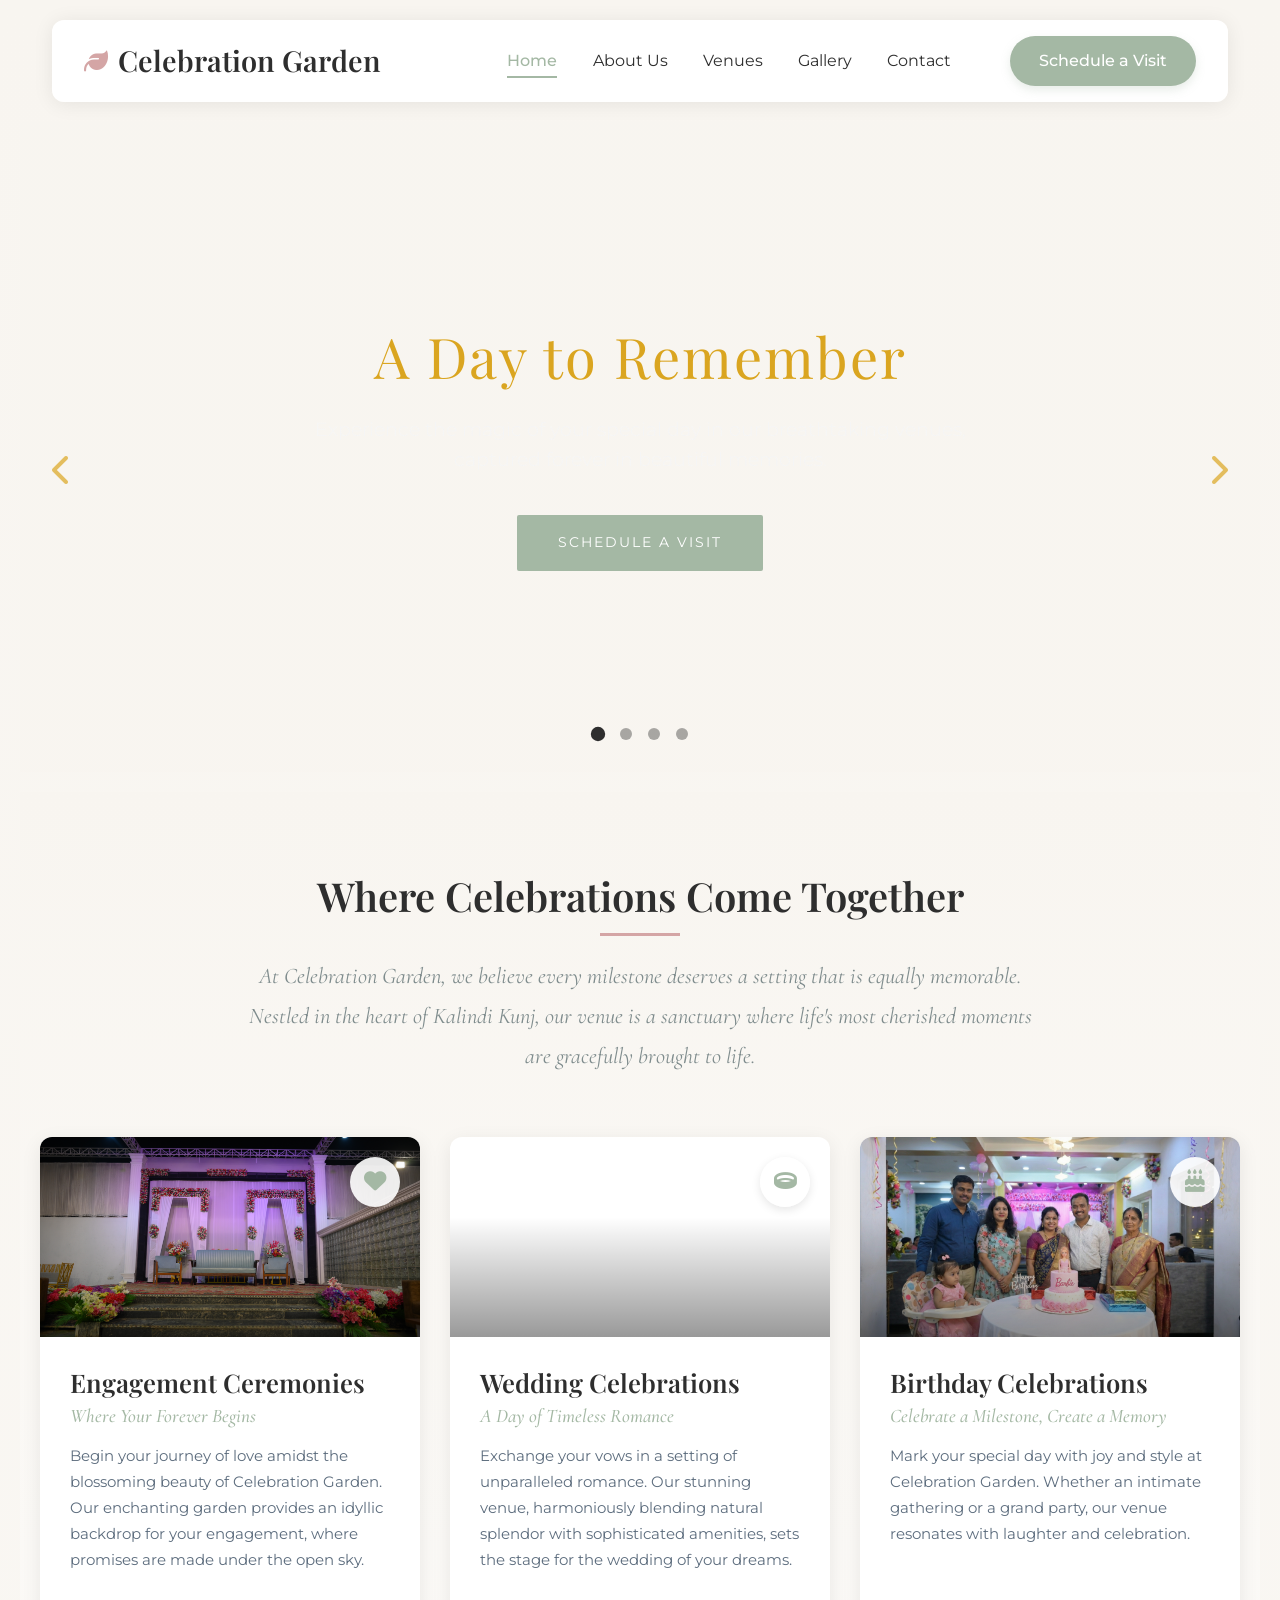
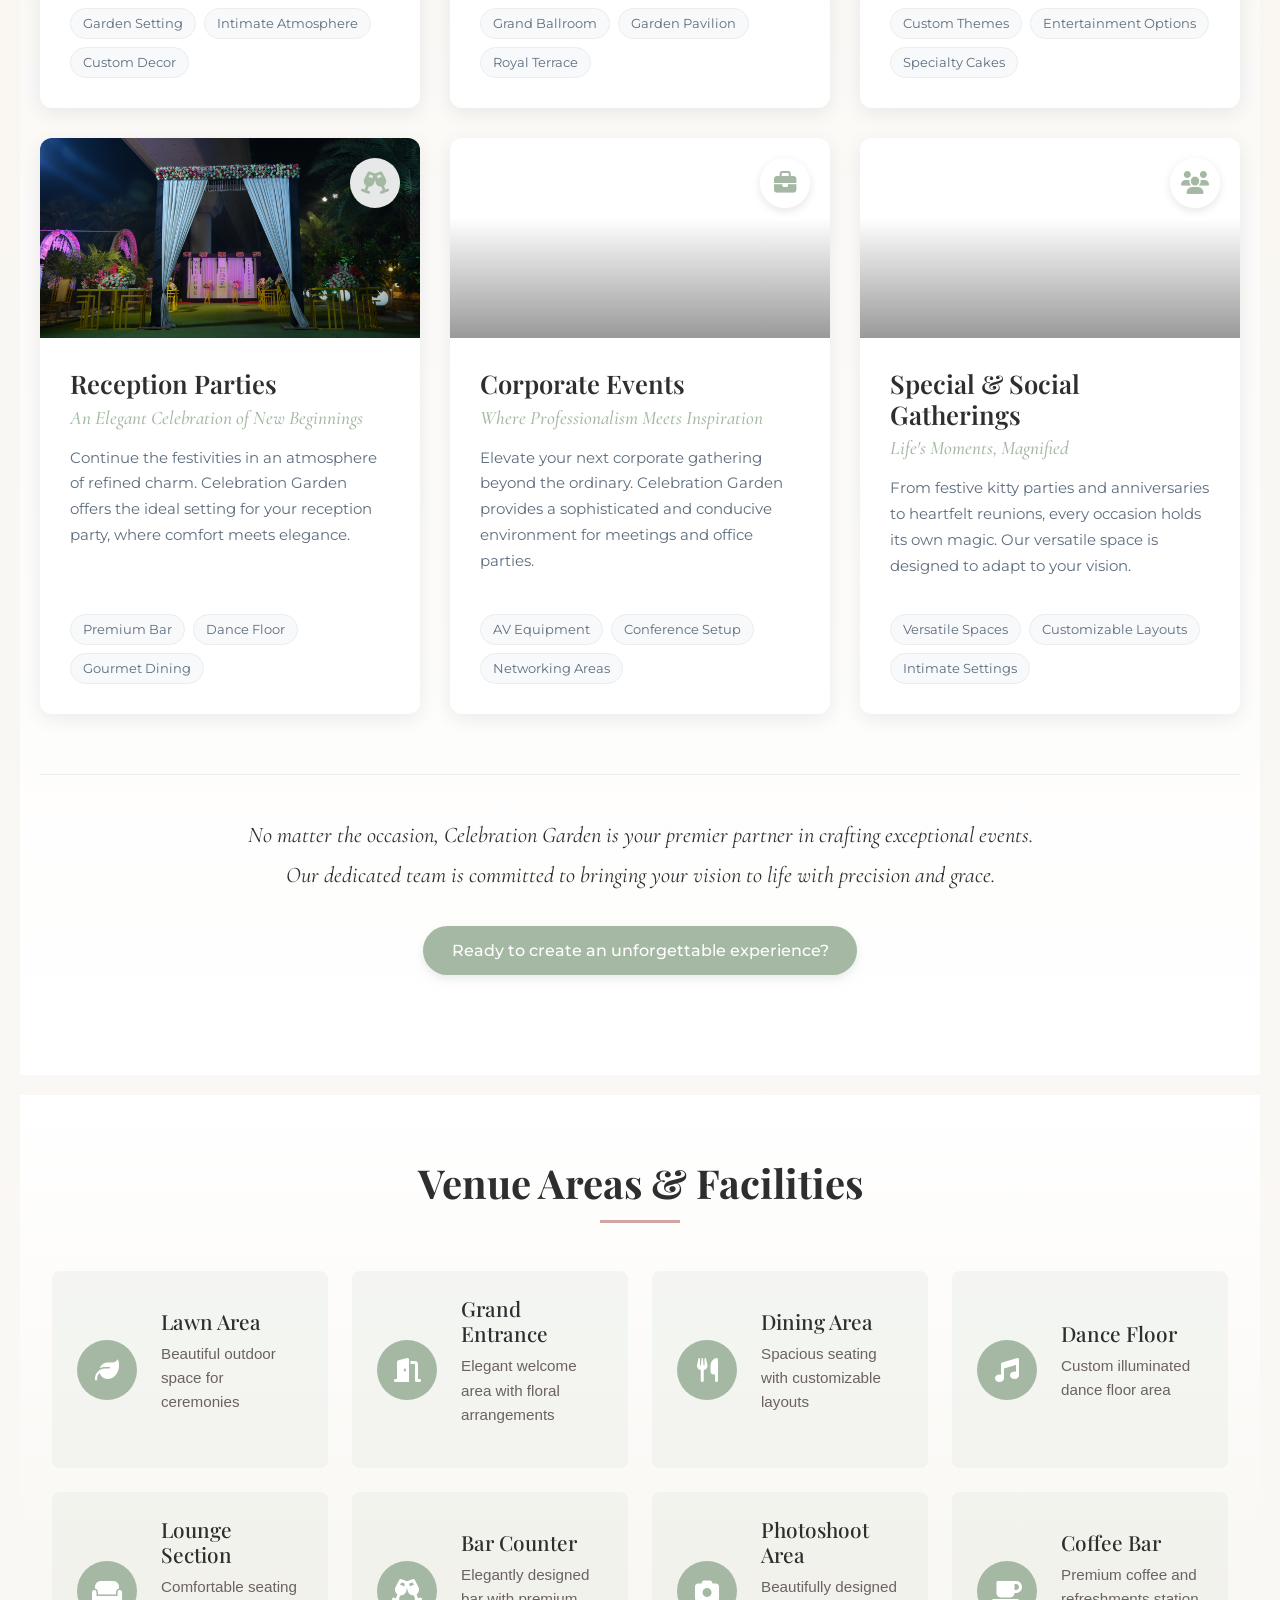
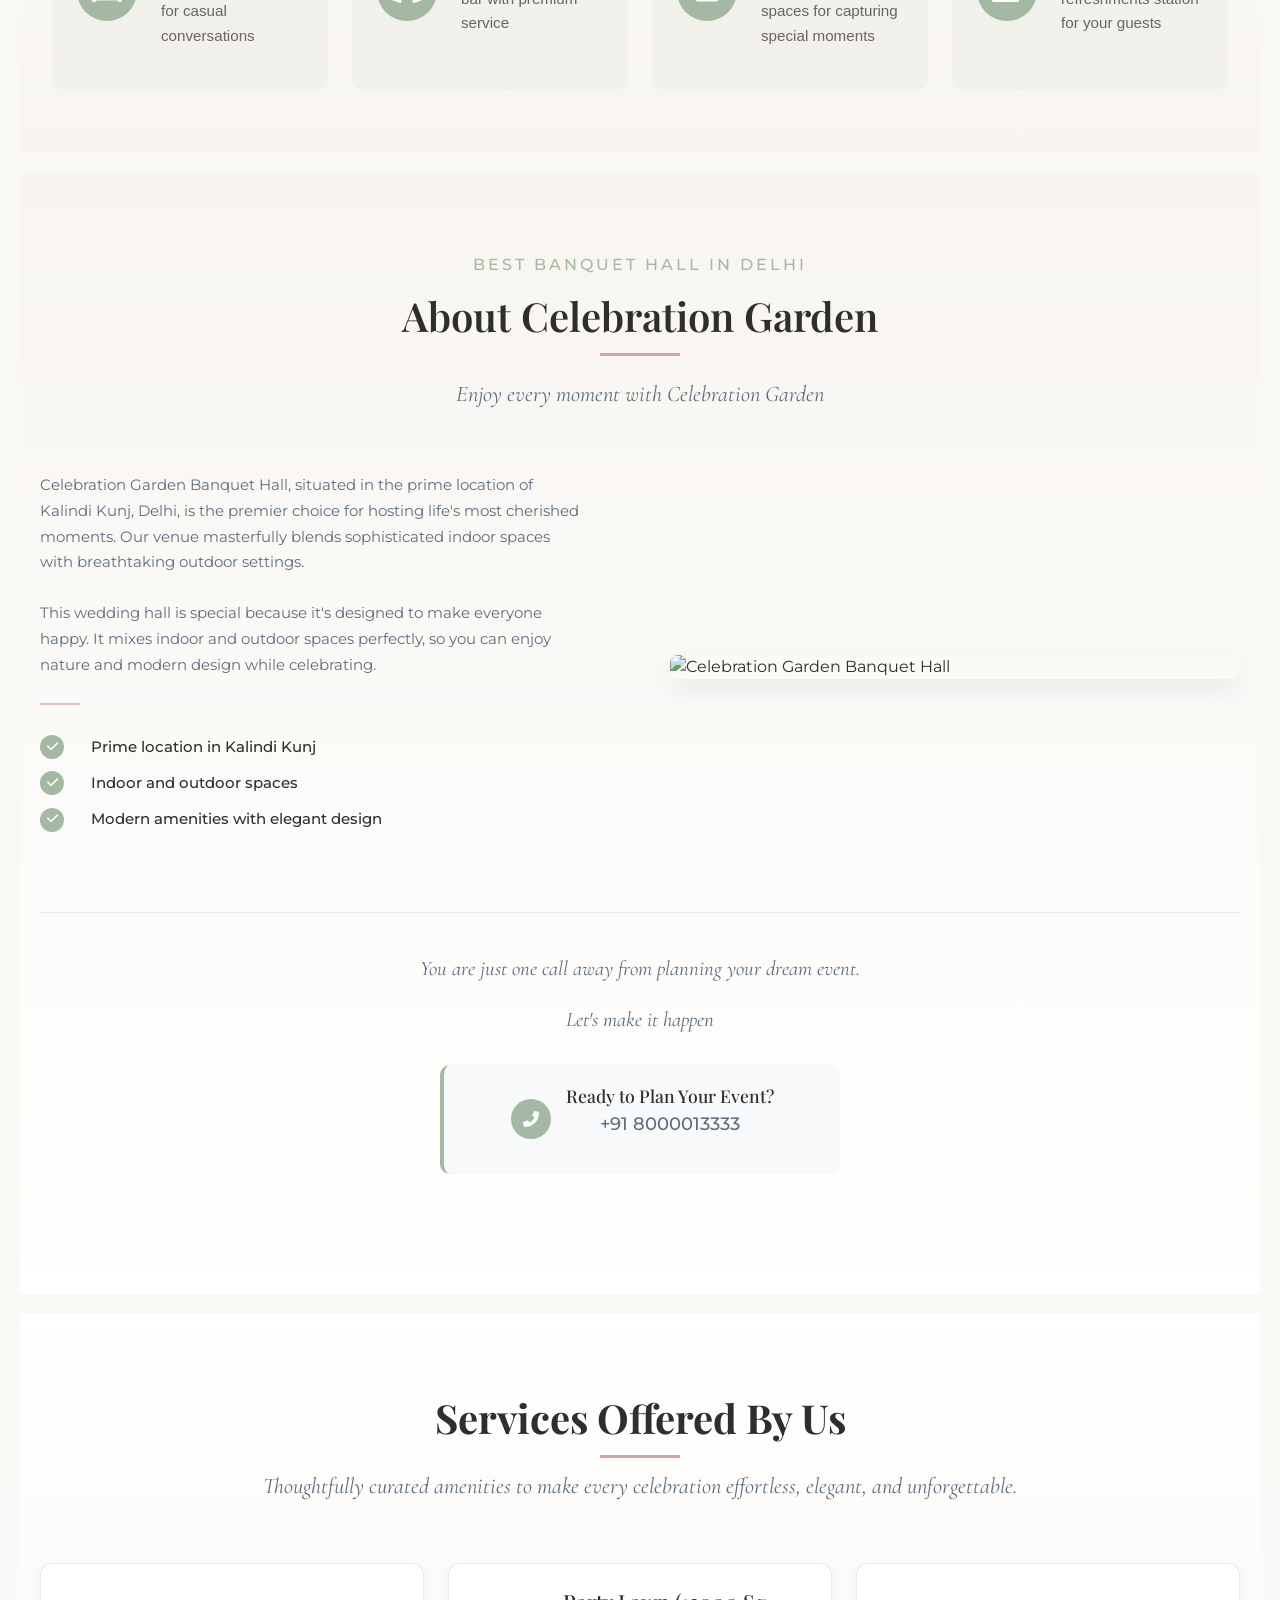
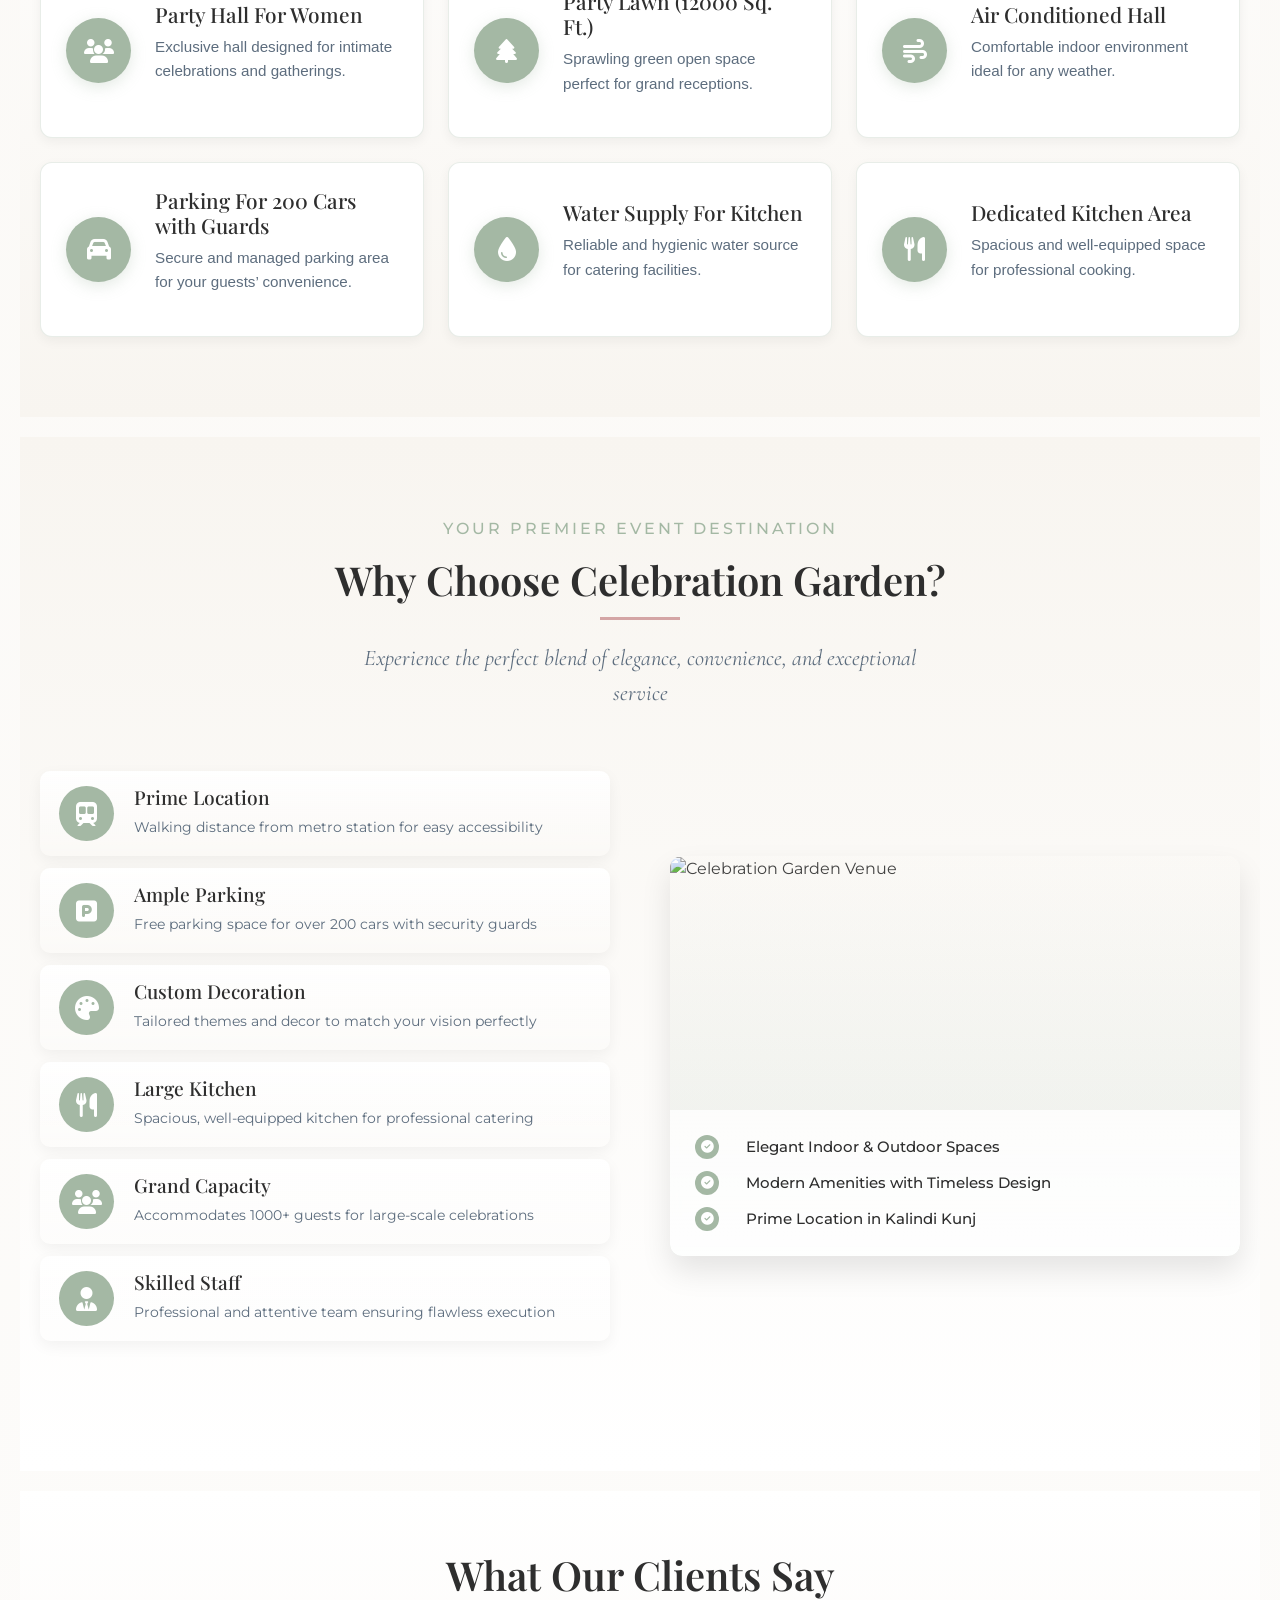
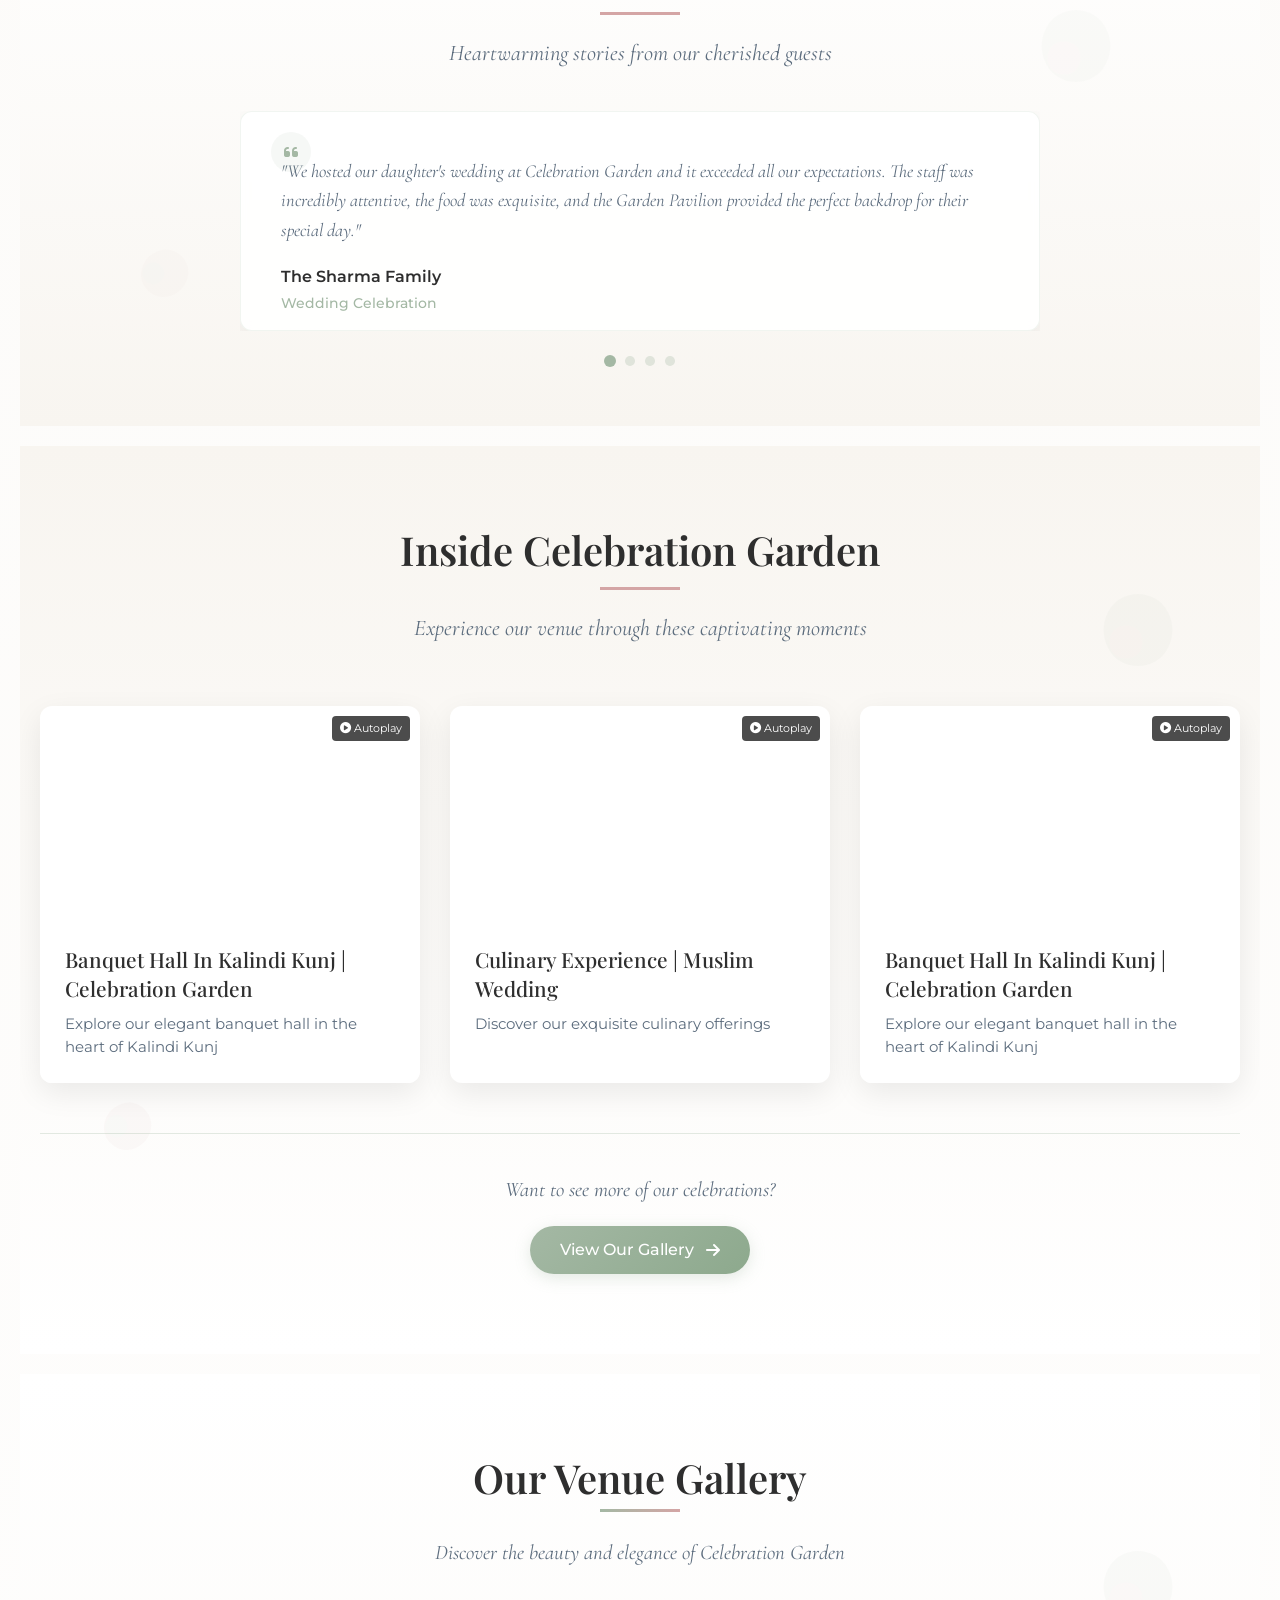
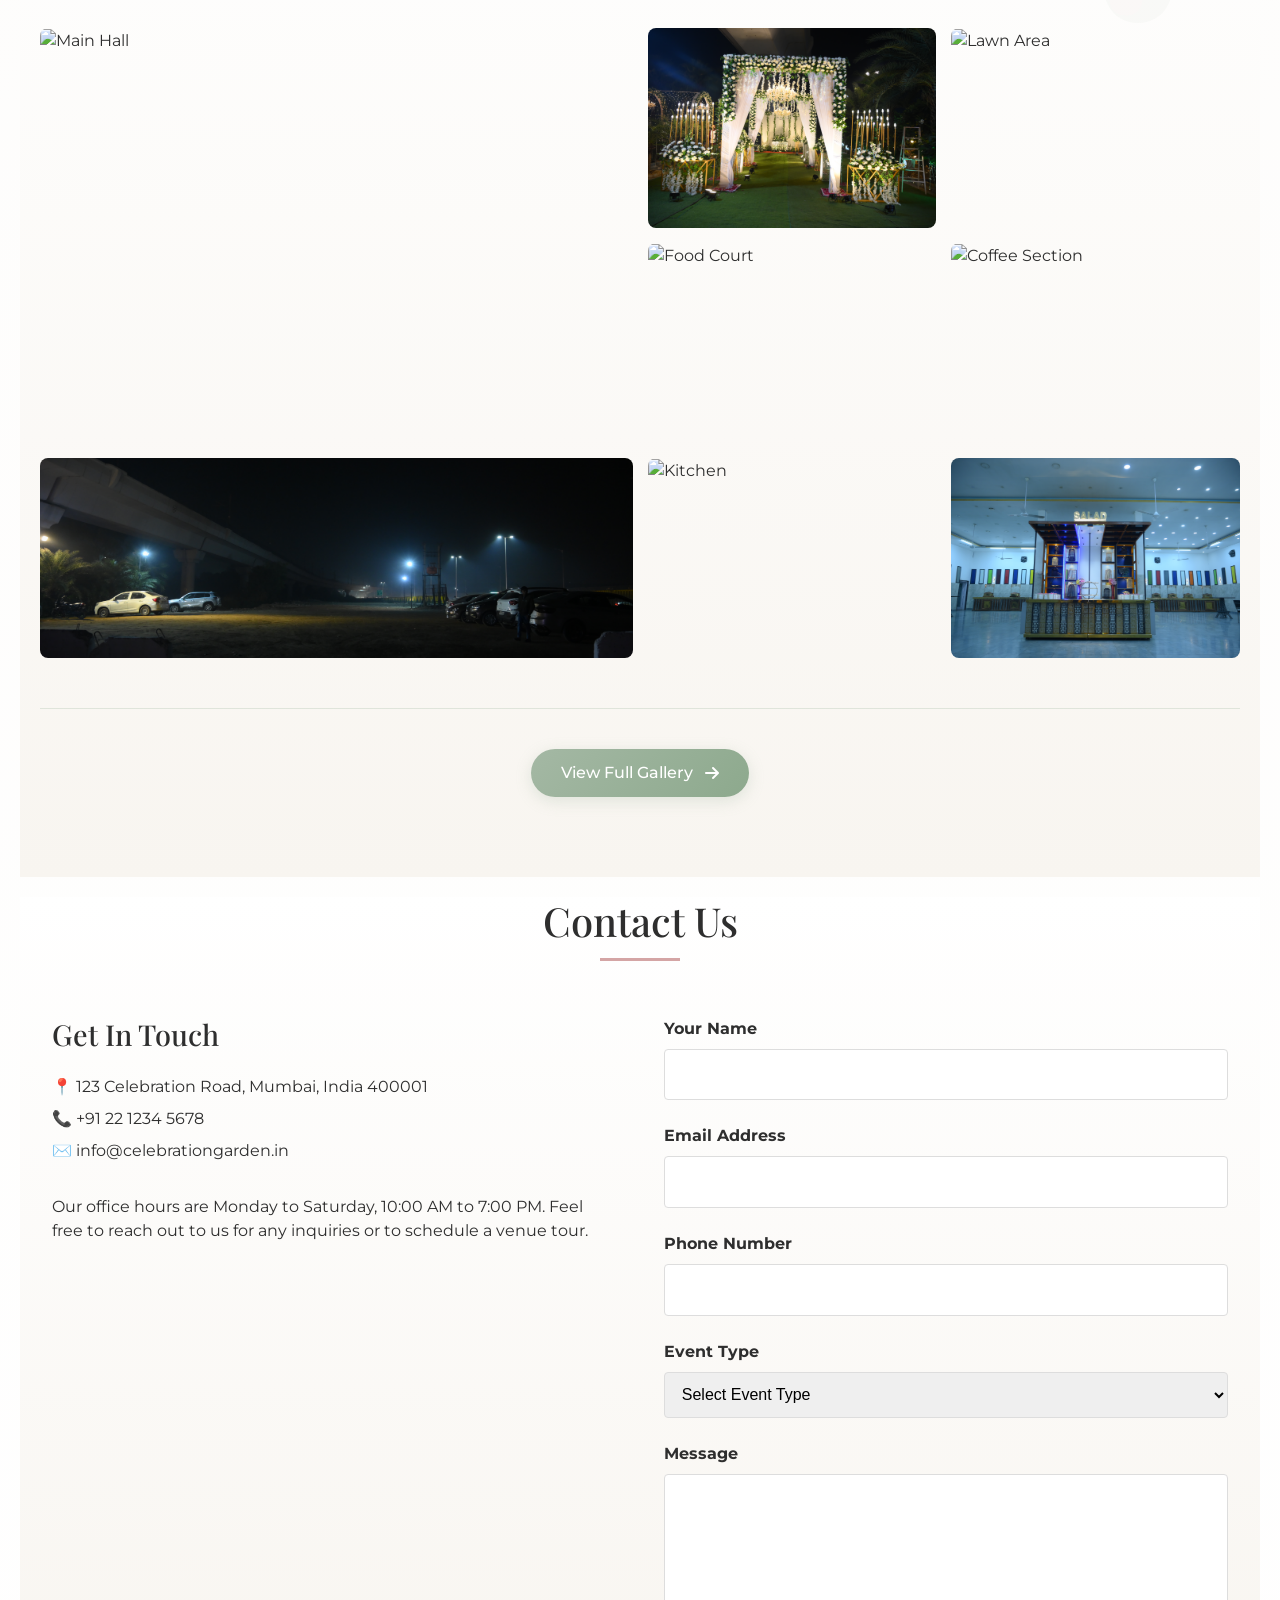
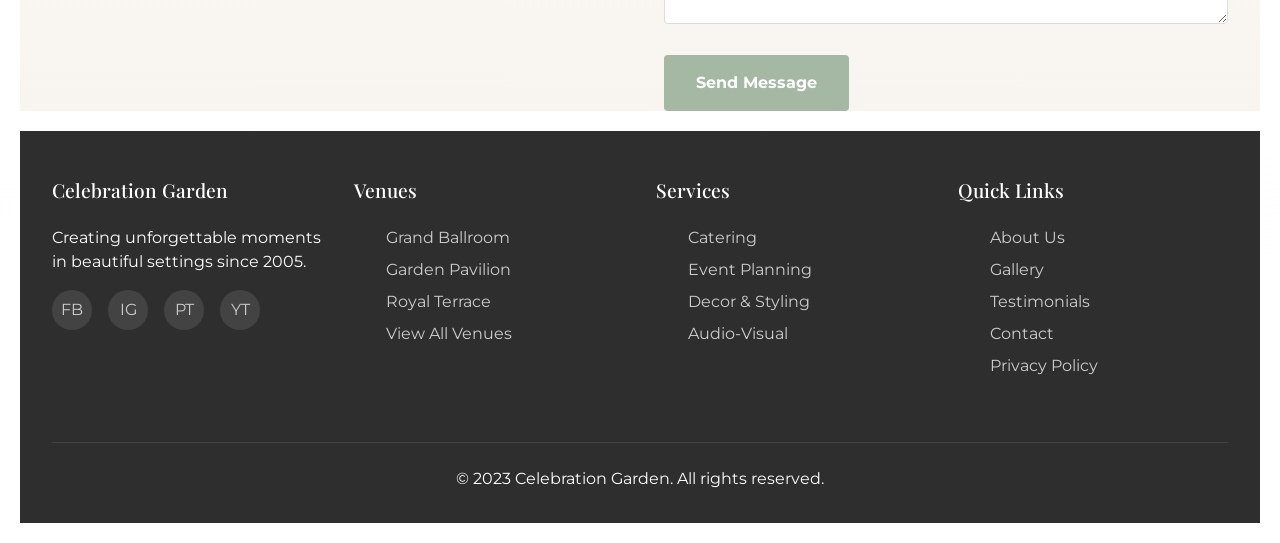
==== index.html @ 1c115b36 "image update" ====
<!DOCTYPE html>
<html lang="en">
  <head>
    <meta charset="UTF-8" />
    <meta name="viewport" content="width=device-width, initial-scale=1.0" />
    <title>Home - Celebration Garden</title>
    <!-- Preconnect to Google fonts for faster font loading -->
    <link rel="preconnect" href="https://fonts.googleapis.com" />
    <link rel="preconnect" href="https://fonts.gstatic.com" crossorigin />
    <!-- Google Fonts (load early) -->
    <link
      rel="stylesheet"
      href="https://cdnjs.cloudflare.com/ajax/libs/font-awesome/6.4.0/css/all.min.css"
    />
    <link
      href="https://fonts.googleapis.com/css2?family=Playfair+Display:wght@400;500;600;700&family=Montserrat:wght@300;400;500&family=Cormorant+Garamond:wght@300;400;500&display=swap"
      rel="stylesheet"
    />
    <link
      href="https://cdn.jsdelivr.net/npm/bootstrap@5.3.3/dist/css/bootstrap.min.css"
      rel="stylesheet"
      integrity="sha384-QWTKZyjpPEjISv5WaRU9OFeRpok6YctnYmDr5pNlyT2bRjXh0JMhjY6hW+ALEwIH"
      crossorigin="anonymous"
    />
    <!-- Preload main stylesheet to prioritize CSS -->
    <link rel="preload" href="assets/css/styles.css" as="style" />
    <link rel="stylesheet" href="assets/css/styles.css" />
    <!-- Optional library stylesheet -->
    <link rel="preload" href="assets/css/library.css" as="style" />
    <link rel="stylesheet" href="assets/css/library.css" />
  </head>

  <body>
    <div id="header"></div>
    <!-- Hero Section -->
    <section class="hero-slider">
      <!-- Slide 1 - Vimeo Video -->
      <div class="slide video-slide active">
        <div class="video-container">
          <!-- Vimeo Video Embed -->
          <div class="vimeo-wrapper">
            <iframe
              src="https://player.vimeo.com/video/1128458846?background=1&autoplay=1&loop=1&muted=1&autopause=0&controls=0&byline=0&title=0&portrait=0"
              frameborder="0"
              allow="autoplay; fullscreen; picture-in-picture; clipboard-write; encrypted-media; web-share"
              referrerpolicy="strict-origin-when-cross-origin"
              title="Celebration Garden Venue"
              allowfullscreen
            >
            </iframe>
          </div>
          <div class="video-overlay"></div>
        </div>
        <div class="slide-content">
          <h1 class="slide-title">A Day to Remember</h1>
          <p class="slide-subtitle">
            Experience the magic of your special day in our breathtaking venues,
            captured forever in beautiful memories.
          </p>
          <a href="#" class="btn">Schedule a Visit</a>
        </div>
      </div>

      <!-- Slide 2 -->
      <div
        class="slide"
        style="
          background-image: url('assets/image/entrance\ \(6\).JPG'); background-position:top!important;
        "
      >
        <div class="slide-content">
          <h1 class="slide-title">Elegant Wedding Celebrations</h1>
          <p class="slide-subtitle">
            Create unforgettable memories in our beautifully designed venues,
            perfect for your special day.
          </p>
          <a href="#" class="btn">Explore Venues</a>
        </div>
      </div>

      <!-- Slide 3 -->
      <div
        class="slide"
        style="
          background-image: url('assets/image/entrance\ \(5\).JPG');
        "
      >
        <div class="slide-content">
          <h1 class="slide-title">Exquisite Culinary Experience</h1>
          <p class="slide-subtitle">
            Our master chefs create delightful menus tailored to your
            preferences and theme.
          </p>
          <a href="#" class="btn">View Menus</a>
        </div>
      </div>

      <!-- Slide 4 -->
      <div
        class="slide"
        style="
          background-image: url('assets/image/DSC_6644.JPG');
        "
      >
        <div class="slide-content">
          <h1 class="slide-title">Memorable Moments</h1>
          <p class="slide-subtitle">
            From intimate gatherings to grand celebrations, we help create
            moments that last a lifetime.
          </p>
          <a href="#" class="btn">View Gallery</a>
        </div>
      </div>

      <!-- Navigation Dots -->
      <div class="slider-nav">
        <div class="slider-dot active" data-slide="0"></div>
        <div class="slider-dot" data-slide="1"></div>
        <div class="slider-dot" data-slide="2"></div>
        <div class="slider-dot" data-slide="3"></div>
      </div>

      <!-- Navigation Arrows -->
      <div class="slider-arrows">
        <div class="arrow prev"><i class="fas fa-chevron-left"></i></div>
        <div class="arrow next"><i class="fas fa-chevron-right"></i></div>
      </div>
    </section>
    <!-- Hero Section -->

    <!-- Our Celebrations Section -->
    <section class="cg-celebrations-section">
      <div class="cg-section-header">
        <h2 class="cg-section-title">Where Celebrations Come Together</h2>
        <p class="cg-section-subtitle">
          At Celebration Garden, we believe every milestone deserves a setting
          that is equally memorable. Nestled in the heart of Kalindi Kunj, our
          venue is a sanctuary where life's most cherished moments are
          gracefully brought to life.
        </p>
      </div>

      <div class="cg-events-grid">
        <!-- Engagement Ceremonies -->
        <div class="cg-event-card">
          <div
            class="cg-event-image"
            style="
              background-image: url('assets/image/photo\ area\ \(3\).JPG');
            "
          >
            <div class="cg-event-icon">
              <i class="fas fa-heart"></i>
            </div>
          </div>
          <div class="cg-event-content">
            <h3 class="cg-event-title">Engagement Ceremonies</h3>
            <h4 class="cg-event-subtitle">Where Your Forever Begins</h4>
            <p class="cg-event-description">
              Begin your journey of love amidst the blossoming beauty of
              Celebration Garden. Our enchanting garden provides an idyllic
              backdrop for your engagement, where promises are made under the
              open sky.
            </p>
            <div class="cg-event-features">
              <span class="cg-feature-tag">Garden Setting</span>
              <span class="cg-feature-tag">Intimate Atmosphere</span>
              <span class="cg-feature-tag">Custom Decor</span>
            </div>
          </div>
        </div>

        <!-- Wedding Celebrations -->
        <div class="cg-event-card">
          <div
            class="cg-event-image"
            style="
              background-image: url('assets/image/Dining\ area.JPG');
            "
          >
            <div class="cg-event-icon">
              <i class="fas fa-ring"></i>
            </div>
          </div>
          <div class="cg-event-content">
            <h3 class="cg-event-title">Wedding Celebrations</h3>
            <h4 class="cg-event-subtitle">A Day of Timeless Romance</h4>
            <p class="cg-event-description">
              Exchange your vows in a setting of unparalleled romance. Our
              stunning venue, harmoniously blending natural splendor with
              sophisticated amenities, sets the stage for the wedding of your
              dreams.
            </p>
            <div class="cg-event-features">
              <span class="cg-feature-tag">Grand Ballroom</span>
              <span class="cg-feature-tag">Garden Pavilion</span>
              <span class="cg-feature-tag">Royal Terrace</span>
            </div>
          </div>
        </div>

        <!-- Birthday Celebrations -->
        <div class="cg-event-card">
          <div
            class="cg-event-image"
            style="
              background-image: url('assets/image/Gemini_Generated_Image_r6bpglr6bpglr6bp.png');
            "
          >
            <div class="cg-event-icon">
              <i class="fas fa-birthday-cake"></i>
            </div>
          </div>
          <div class="cg-event-content">
            <h3 class="cg-event-title">Birthday Celebrations</h3>
            <h4 class="cg-event-subtitle">
              Celebrate a Milestone, Create a Memory
            </h4>
            <p class="cg-event-description">
              Mark your special day with joy and style at Celebration Garden.
              Whether an intimate gathering or a grand party, our venue
              resonates with laughter and celebration.
            </p>
            <div class="cg-event-features">
              <span class="cg-feature-tag">Custom Themes</span>
              <span class="cg-feature-tag">Entertainment Options</span>
              <span class="cg-feature-tag">Specialty Cakes</span>
            </div>
          </div>
        </div>

        <!-- Reception Parties -->
        <div class="cg-event-card">
          <div
            class="cg-event-image"
            style="
              background-image: url('assets/image/photo\ area.JPG');
            "
          >
            <div class="cg-event-icon">
              <i class="fas fa-glass-cheers"></i>
            </div>
          </div>
          <div class="cg-event-content">
            <h3 class="cg-event-title">Reception Parties</h3>
            <h4 class="cg-event-subtitle">
              An Elegant Celebration of New Beginnings
            </h4>
            <p class="cg-event-description">
              Continue the festivities in an atmosphere of refined charm.
              Celebration Garden offers the ideal setting for your reception
              party, where comfort meets elegance.
            </p>
            <div class="cg-event-features">
              <span class="cg-feature-tag">Premium Bar</span>
              <span class="cg-feature-tag">Dance Floor</span>
              <span class="cg-feature-tag">Gourmet Dining</span>
            </div>
          </div>
        </div>

        <!-- Corporate Events -->
        <div class="cg-event-card">
          <div
            class="cg-event-image"
            style="
              background-image: url('assets/image/photo\ area\ \(4\).JPG');
            "
          >
            <div class="cg-event-icon">
              <i class="fas fa-briefcase"></i>
            </div>
          </div>
          <div class="cg-event-content">
            <h3 class="cg-event-title">Corporate Events</h3>
            <h4 class="cg-event-subtitle">
              Where Professionalism Meets Inspiration
            </h4>
            <p class="cg-event-description">
              Elevate your next corporate gathering beyond the ordinary.
              Celebration Garden provides a sophisticated and conducive
              environment for meetings and office parties.
            </p>
            <div class="cg-event-features">
              <span class="cg-feature-tag">AV Equipment</span>
              <span class="cg-feature-tag">Conference Setup</span>
              <span class="cg-feature-tag">Networking Areas</span>
            </div>
          </div>
        </div>

        <!-- Special & Social Gatherings -->
        <div class="cg-event-card">
          <div
            class="cg-event-image"
            style="
              background-image: url('assets/image/Food\ \(3\).JPG');
            "
          >
            <div class="cg-event-icon">
              <i class="fas fa-users"></i>
            </div>
          </div>
          <div class="cg-event-content">
            <h3 class="cg-event-title">Special & Social Gatherings</h3>
            <h4 class="cg-event-subtitle">Life's Moments, Magnified</h4>
            <p class="cg-event-description">
              From festive kitty parties and anniversaries to heartfelt
              reunions, every occasion holds its own magic. Our versatile space
              is designed to adapt to your vision.
            </p>
            <div class="cg-event-features">
              <span class="cg-feature-tag">Versatile Spaces</span>
              <span class="cg-feature-tag">Customizable Layouts</span>
              <span class="cg-feature-tag">Intimate Settings</span>
            </div>
          </div>
        </div>
      </div>

      <div class="cg-section-footer">
        <p class="cg-closing-statement">
          No matter the occasion, Celebration Garden is your premier partner in
          crafting exceptional events. Our dedicated team is committed to
          bringing your vision to life with precision and grace.
        </p>
        <a href="#contact" class="cta-button"
          >Ready to create an unforgettable experience?</a
        >
      </div>
    </section>
    <!-- Our Celebrations Section -->

    <!-- Venue Gallery Section -->
    <section class="venue-gallery-section">
      <div class="venue-gallery-container">
        <h2 class="section-title">Venue Areas & Facilities</h2>

        <div class="areas-grid">
          <div class="area-item" data-area="lawn">
            <div class="area-icon">
              <i class="fas fa-leaf"></i>
            </div>
            <div class="area-info">
              <h4>Lawn Area</h4>
              <p>Beautiful outdoor space for ceremonies</p>
            </div>
          </div>

          <div class="area-item" data-area="entrance">
            <div class="area-icon">
              <i class="fas fa-door-open"></i>
            </div>
            <div class="area-info">
              <h4>Grand Entrance</h4>
              <p>Elegant welcome area with floral arrangements</p>
            </div>
          </div>

          <div class="area-item" data-area="dining">
            <div class="area-icon">
              <i class="fas fa-utensils"></i>
            </div>
            <div class="area-info">
              <h4>Dining Area</h4>
              <p>Spacious seating with customizable layouts</p>
            </div>
          </div>

          <div class="area-item" data-area="dance">
            <div class="area-icon">
              <i class="fas fa-music"></i>
            </div>
            <div class="area-info">
              <h4>Dance Floor</h4>
              <p>Custom illuminated dance floor area</p>
            </div>
          </div>

          <div class="area-item" data-area="lounge">
            <div class="area-icon">
              <i class="fas fa-couch"></i>
            </div>
            <div class="area-info">
              <h4>Lounge Section</h4>
              <p>Comfortable seating for casual conversations</p>
            </div>
          </div>

          <div class="area-item" data-area="bar">
            <div class="area-icon">
              <i class="fas fa-glass-cheers"></i>
            </div>
            <div class="area-info">
              <h4>Bar Counter</h4>
              <p>Elegantly designed bar with premium service</p>
            </div>
          </div>

          <div class="area-item" data-area="photoshoot">
            <div class="area-icon">
              <i class="fas fa-camera"></i>
            </div>
            <div class="area-info">
              <h4>Photoshoot Area</h4>
              <p>Beautifully designed spaces for capturing special moments</p>
            </div>
          </div>

          <div class="area-item" data-area="coffee">
            <div class="area-icon">
              <i class="fas fa-coffee"></i>
            </div>
            <div class="area-info">
              <h4>Coffee Bar</h4>
              <p>Premium coffee and refreshments station for your guests</p>
            </div>
          </div>
        </div>
      </div>

      <!-- Modal for displaying area images -->
      <div class="modal" id="galleryModal">
        <div class="modal-content">
          <div class="modal-header">
            <h3 class="modal-title" id="modalAreaTitle">Area Title</h3>
            <button class="close-modal">&times;</button>
          </div>
          <div class="modal-body">
            <div class="gallery-container" id="areaGallery">
              <!-- Gallery items will be inserted here by JavaScript -->
            </div>
            <div class="modal-description" id="areaDescription">
              <!-- Description will be inserted here by JavaScript -->
            </div>
          </div>
        </div>
      </div>
    </section>
    <!-- Venue Gallery Section -->

    <!-- About Us Section -->
    <section class="cg-about-section">
      <div class="cg-about-header">
        <p class="cg-about-subtitle">Best Banquet Hall in Delhi</p>
        <h2 class="cg-about-title">About Celebration Garden</h2>
        <p class="cg-about-tagline">
          Enjoy every moment with Celebration Garden
        </p>
      </div>

      <div class="cg-about-content">
        <div class="cg-about-text">
          <p class="cg-about-description">
            Celebration Garden Banquet Hall, situated in the prime location of
            Kalindi Kunj, Delhi, is the premier choice for hosting life's most
            cherished moments. Our venue masterfully blends sophisticated indoor
            spaces with breathtaking outdoor settings.
          </p>

          <p class="cg-about-description">
            This wedding hall is special because it's designed to make everyone
            happy. It mixes indoor and outdoor spaces perfectly, so you can
            enjoy nature and modern design while celebrating.
          </p>

          <div class="cg-minimal-divider"></div>

          <div class="cg-about-highlights">
            <div class="cg-highlight-item">
              <div class="cg-highlight-icon">
                <i class="fas fa-check"></i>
              </div>
              <p class="cg-highlight-text">Prime location in Kalindi Kunj</p>
            </div>
            <div class="cg-highlight-item">
              <div class="cg-highlight-icon">
                <i class="fas fa-check"></i>
              </div>
              <p class="cg-highlight-text">Indoor and outdoor spaces</p>
            </div>
            <div class="cg-highlight-item">
              <div class="cg-highlight-icon">
                <i class="fas fa-check"></i>
              </div>
              <p class="cg-highlight-text">
                Modern amenities with elegant design
              </p>
            </div>
          </div>
        </div>

        <div class="cg-about-image">
          <img
            src="assets/image/Food (6).JPG"
            alt="Celebration Garden Banquet Hall"
          />
        </div>
      </div>

      <div class="cg-about-cta">
        <p class="cg-cta-text">
          You are just one call away from planning your dream event.
        </p>
        <p class="cg-cta-text">Let's make it happen</p>

        <!-- <a href="tel:+918000013333" class="cta-button">
                <i class="fas fa-phone"></i> Call Us Anytime +91 8000013333
            </a> -->

        <div class="cg-contact-info">
          <div class="cg-contact-icon">
            <i class="fas fa-phone-alt"></i>
          </div>
          <div class="cg-contact-details">
            <h4>Ready to Plan Your Event?</h4>
            <p>+91 8000013333</p>
          </div>
        </div>
      </div>
    </section>
    <!-- About Section -->

    <!-- Services Offered Section -->
    <section class="venue-gallery-section cg-services-offered">
      <div class="venue-gallery-container">
        <h2 class="section-title">Services Offered By Us</h2>
        <p class="cg-services-subtitle">
          Thoughtfully curated amenities to make every celebration effortless,
          elegant, and unforgettable.
        </p>

        <div class="areas-grid">
          <div class="area-item">
            <div class="area-icon">
              <i class="fas fa-users"></i>
            </div>
            <div class="area-info">
              <h4>Party Hall For Women</h4>
              <p>
                Exclusive hall designed for intimate celebrations and
                gatherings.
              </p>
            </div>
          </div>

          <div class="area-item">
            <div class="area-icon">
              <i class="fas fa-tree"></i>
            </div>
            <div class="area-info">
              <h4>Party Lawn (12000 Sq. Ft.)</h4>
              <p>Sprawling green open space perfect for grand receptions.</p>
            </div>
          </div>

          <div class="area-item">
            <div class="area-icon">
              <i class="fas fa-wind"></i>
            </div>
            <div class="area-info">
              <h4>Air Conditioned Hall</h4>
              <p>Comfortable indoor environment ideal for any weather.</p>
            </div>
          </div>

          <div class="area-item">
            <div class="area-icon">
              <i class="fas fa-car"></i>
            </div>
            <div class="area-info">
              <h4>Parking For 200 Cars with Guards</h4>
              <p>
                Secure and managed parking area for your guests’ convenience.
              </p>
            </div>
          </div>

          <div class="area-item">
            <div class="area-icon">
              <i class="fas fa-tint"></i>
            </div>
            <div class="area-info">
              <h4>Water Supply For Kitchen</h4>
              <p>Reliable and hygienic water source for catering facilities.</p>
            </div>
          </div>

          <div class="area-item">
            <div class="area-icon">
              <i class="fas fa-utensils"></i>
            </div>
            <div class="area-info">
              <h4>Dedicated Kitchen Area</h4>
              <p>Spacious and well-equipped space for professional cooking.</p>
            </div>
          </div>
        </div>
      </div>
    </section>
    <!-- End Services Offered Section -->

    <!-- Why Choose Celebration Garden Section -->
    <!-- Why Choose Celebration Garden Section -->
    <section class="cg-why-choose-section">
      <div class="cg-why-choose-container">
        <div class="cg-why-choose-header">
          <p class="cg-why-choose-subtitle">Your Premier Event Destination</p>
          <h2 class="cg-why-choose-title">Why Choose Celebration Garden?</h2>
          <p class="cg-why-choose-tagline">
            Experience the perfect blend of elegance, convenience, and
            exceptional service
          </p>
        </div>

        <div class="cg-why-choose-content">
          <div class="cg-why-choose-features">
            <!-- Feature 1 -->
            <div class="cg-why-choose-feature">
              <div class="cg-feature-icon">
                <i class="fas fa-subway"></i>
              </div>
              <div class="cg-feature-content">
                <h4>Prime Location</h4>
                <p>
                  Walking distance from metro station for easy accessibility
                </p>
              </div>
            </div>

            <!-- Feature 2 -->
            <div class="cg-why-choose-feature">
              <div class="cg-feature-icon">
                <i class="fas fa-parking"></i>
              </div>
              <div class="cg-feature-content">
                <h4>Ample Parking</h4>
                <p>Free parking space for over 200 cars with security guards</p>
              </div>
            </div>

            <!-- Feature 3 -->
            <div class="cg-why-choose-feature">
              <div class="cg-feature-icon">
                <i class="fas fa-palette"></i>
              </div>
              <div class="cg-feature-content">
                <h4>Custom Decoration</h4>
                <p>Tailored themes and decor to match your vision perfectly</p>
              </div>
            </div>

            <!-- Feature 4 -->
            <div class="cg-why-choose-feature">
              <div class="cg-feature-icon">
                <i class="fas fa-utensils"></i>
              </div>
              <div class="cg-feature-content">
                <h4>Large Kitchen</h4>
                <p>Spacious, well-equipped kitchen for professional catering</p>
              </div>
            </div>

            <!-- Feature 5 -->
            <div class="cg-why-choose-feature">
              <div class="cg-feature-icon">
                <i class="fas fa-users"></i>
              </div>
              <div class="cg-feature-content">
                <h4>Grand Capacity</h4>
                <p>Accommodates 1000+ guests for large-scale celebrations</p>
              </div>
            </div>

            <!-- Feature 6 -->
            <div class="cg-why-choose-feature">
              <div class="cg-feature-icon">
                <i class="fas fa-user-tie"></i>
              </div>
              <div class="cg-feature-content">
                <h4>Skilled Staff</h4>
                <p>
                  Professional and attentive team ensuring flawless execution
                </p>
              </div>
            </div>
          </div>

          <div class="cg-why-choose-visual">
            <div class="cg-visual-container">
              <div class="cg-visual-image">
                <img
                  src="assets/image/coffee (2).JPG"
                  alt="Celebration Garden Venue"
                />
                <div class="cg-visual-overlay"></div>
              </div>
              <div class="cg-visual-highlights">
                <div class="cg-highlight-item">
                  <div class="cg-highlight-icon">
                    <i class="fas fa-check-circle"></i>
                  </div>
                  <p>Elegant Indoor & Outdoor Spaces</p>
                </div>
                <div class="cg-highlight-item">
                  <div class="cg-highlight-icon">
                    <i class="fas fa-check-circle"></i>
                  </div>
                  <p>Modern Amenities with Timeless Design</p>
                </div>
                <div class="cg-highlight-item">
                  <div class="cg-highlight-icon">
                    <i class="fas fa-check-circle"></i>
                  </div>
                  <p>Prime Location in Kalindi Kunj</p>
                </div>
              </div>
            </div>
          </div>
        </div>

        <!-- <div class="cg-why-choose-cta">
      <a href="#" class="cg-why-choose-button">
        <span>View All Services</span>
        <i class="fas fa-arrow-right"></i>
      </a>
    </div> -->
      </div>
    </section>
    <!-- End Why Choose Celebration Garden Section -->

    <!-- Testimonials Section -->
    <section class="cg-testimonials-section">
      <div class="cg-testimonials-container">
        <div class="cg-testimonials-header">
          <h2 class="cg-testimonials-title">What Our Clients Say</h2>
          <p class="cg-testimonials-subtitle">
            Heartwarming stories from our cherished guests
          </p>
        </div>

        <div class="cg-testimonials-carousel">
          <div class="cg-testimonials-track">
            <!-- Testimonial 1 -->
            <div class="cg-testimonial-slide active">
              <div class="cg-testimonial-content">
                <div class="cg-quote-icon">
                  <i class="fas fa-quote-left"></i>
                </div>
                <p class="cg-testimonial-text">
                  "We hosted our daughter's wedding at Celebration Garden and it
                  exceeded all our expectations. The staff was incredibly
                  attentive, the food was exquisite, and the Garden Pavilion
                  provided the perfect backdrop for their special day."
                </p>
                <div class="cg-testimonial-author">
                  <span class="cg-author-name">The Sharma Family</span>
                  <span class="cg-author-event">Wedding Celebration</span>
                </div>
              </div>
            </div>

            <!-- Testimonial 2 -->
            <div class="cg-testimonial-slide">
              <div class="cg-testimonial-content">
                <div class="cg-quote-icon">
                  <i class="fas fa-quote-left"></i>
                </div>
                <p class="cg-testimonial-text">
                  "The Grand Ballroom was everything we dreamed of for our
                  wedding reception. The crystal chandeliers and elegant decor
                  created a magical atmosphere that our guests are still talking
                  about!"
                </p>
                <div class="cg-testimonial-author">
                  <span class="cg-author-name">Priya & Raj</span>
                  <span class="cg-author-event">Wedding Reception</span>
                </div>
              </div>
            </div>

            <!-- Testimonial 3 -->
            <div class="cg-testimonial-slide">
              <div class="cg-testimonial-content">
                <div class="cg-quote-icon">
                  <i class="fas fa-quote-left"></i>
                </div>
                <p class="cg-testimonial-text">
                  "Celebration Garden made our corporate gala an unforgettable
                  success. The team's attention to detail and professional
                  service ensured everything ran smoothly from start to finish."
                </p>
                <div class="cg-testimonial-author">
                  <span class="cg-author-name">Tech Innovations Ltd.</span>
                  <span class="cg-author-event">Corporate Gala</span>
                </div>
              </div>
            </div>

            <!-- Testimonial 4 -->
            <div class="cg-testimonial-slide">
              <div class="cg-testimonial-content">
                <div class="cg-quote-icon">
                  <i class="fas fa-quote-left"></i>
                </div>
                <p class="cg-testimonial-text">
                  "Our anniversary celebration was absolutely perfect! The
                  intimate setting, delicious food, and personalized service
                  made our 25th anniversary a truly memorable occasion."
                </p>
                <div class="cg-testimonial-author">
                  <span class="cg-author-name">Mr. & Mrs. Kapoor</span>
                  <span class="cg-author-event">25th Anniversary</span>
                </div>
              </div>
            </div>
          </div>

          <!-- Navigation Dots -->
          <div class="cg-testimonials-dots">
            <span class="cg-dot active" data-slide="0"></span>
            <span class="cg-dot" data-slide="1"></span>
            <span class="cg-dot" data-slide="2"></span>
            <span class="cg-dot" data-slide="3"></span>
          </div>
        </div>
      </div>

      <!-- Background Elements -->
      <div class="cg-testimonials-bg-element cg-bg-1"></div>
      <div class="cg-testimonials-bg-element cg-bg-2"></div>
    </section>
    <!-- Testimonials Section -->

    <!-- Video Gallery Section -->
    <section class="cg-video-gallery-section">
      <div class="cg-video-gallery-container">
        <div class="cg-video-gallery-header">
          <h2 class="cg-video-gallery-title">Inside Celebration Garden</h2>
          <p class="cg-video-gallery-subtitle">
            Experience our venue through these captivating moments
          </p>
        </div>

        <div class="cg-video-gallery-grid">
          <!-- Video 1 -->
          <div class="cg-video-item">
            <div class="cg-video-wrapper">
              <div class="cg-video-embed">
                <div class="cg-autoplay-badge">
                  <i class="fas fa-play-circle"></i> Autoplay
                </div>
                <iframe
                  src="https://www.youtube.com/embed/ODRK4c9fGbU?autoplay=1&mute=1&modestbranding=1&rel=0&controls=0&showinfo=0&iv_load_policy=3&loop=1&playlist=ODRK4c9fGbU"
                  title="Banquet Hall In Kalindi Kunj | New Delhi | Celebration Garden"
                  frameborder="0"
                  allow="accelerometer; autoplay; clipboard-write; encrypted-media; gyroscope; picture-in-picture"
                  allowfullscreen
                  loading="lazy"
                >
                </iframe>
              </div>
              <div class="cg-video-info">
                <h4 class="cg-video-title">
                  Banquet Hall In Kalindi Kunj | Celebration Garden
                </h4>
                <p class="cg-video-description">
                  Explore our elegant banquet hall in the heart of Kalindi Kunj
                </p>
              </div>
            </div>
          </div>

          <!-- Video 2 -->
          <div class="cg-video-item">
            <div class="cg-video-wrapper">
              <div class="cg-video-embed">
                <div class="cg-autoplay-badge">
                  <i class="fas fa-play-circle"></i> Autoplay
                </div>
                <iframe
                  src="https://www.youtube.com/embed/2YBQ0kEm6Dc?autoplay=1&mute=1&modestbranding=1&rel=0&controls=0&showinfo=0&iv_load_policy=3&loop=1&playlist=2YBQ0kEm6Dc"
                  title="what I eat in a Muslim wedding #indianmuslimwedding #youtubeshorts #viral #fypシ"
                  frameborder="0"
                  allow="accelerometer; autoplay; clipboard-write; encrypted-media; gyroscope; picture-in-picture"
                  allowfullscreen
                  loading="lazy"
                >
                </iframe>
              </div>
              <div class="cg-video-info">
                <h4 class="cg-video-title">
                  Culinary Experience | Muslim Wedding
                </h4>
                <p class="cg-video-description">
                  Discover our exquisite culinary offerings
                </p>
              </div>
            </div>
          </div>

          <!-- Video 3 -->
          <div class="cg-video-item">
            <div class="cg-video-wrapper">
              <div class="cg-video-embed">
                <div class="cg-autoplay-badge">
                  <i class="fas fa-play-circle"></i> Autoplay
                </div>
                <iframe
                  src="https://www.youtube.com/embed/ODRK4c9fGbU?autoplay=1&mute=1&modestbranding=1&rel=0&controls=0&showinfo=0&iv_load_policy=3&loop=1&playlist=ODRK4c9fGbU"
                  title="Banquet Hall In Kalindi Kunj | New Delhi | Celebration Garden"
                  frameborder="0"
                  allow="accelerometer; autoplay; clipboard-write; encrypted-media; gyroscope; picture-in-picture"
                  allowfullscreen
                  loading="lazy"
                >
                </iframe>
              </div>
              <div class="cg-video-info">
                <h4 class="cg-video-title">
                  Banquet Hall In Kalindi Kunj | Celebration Garden
                </h4>
                <p class="cg-video-description">
                  Explore our elegant banquet hall in the heart of Kalindi Kunj
                </p>
              </div>
            </div>
          </div>
        </div>

        <div class="cg-video-gallery-cta">
          <p class="cg-cta-text">Want to see more of our celebrations?</p>
          <a href="#" class="cg-cta-button">
            <span>View Our Gallery</span>
            <i class="fas fa-arrow-right"></i>
          </a>
        </div>
      </div>

      <!-- Background Elements -->
      <div class="cg-video-bg-element cg-video-bg-1"></div>
      <div class="cg-video-bg-element cg-video-bg-2"></div>
    </section>
    <!-- Video Gallery Section -->

    <!-- Image Gallery Section -->
    <!-- Gallery Section -->
    <section class="cg-gallery-section">
      <div class="cg-gallery-container">
        <div class="cg-gallery-header">
          <h2 class="cg-gallery-title">Our Venue Gallery</h2>
          <p class="cg-gallery-subtitle">
            Discover the beauty and elegance of Celebration Garden
          </p>
        </div>

        <!-- Gallery Collage -->
        <div class="cg-gallery-collage">
          <div
            class="cg-collage-item cg-collage-large"
            data-category="main-hall"
          >
            <img
              src="assets/image/Lawn area.JPG"
              alt="Main Hall"
            />
            <div class="cg-collage-overlay">
              <span class="cg-collage-category">Main Hall</span>
            </div>
          </div>

          <div class="cg-collage-item" data-category="grand-entry">
            <img
              src="assets/image/entrance (5).JPG"
              alt="Grand Entry"
            />
            <div class="cg-collage-overlay">
              <span class="cg-collage-category">Grand Entry</span>
            </div>
          </div>

          <div class="cg-collage-item" data-category="lawn-area">
            <img
              src="assets/image/Dining area.JPG"
              alt="Lawn Area"
            />
            <div class="cg-collage-overlay">
              <span class="cg-collage-category">Lawn Area</span>
            </div>
          </div>

          <div class="cg-collage-item" data-category="food-court">
            <img
              src="assets/image/Food (2).JPG"
              alt="Food Court"
            />
            <div class="cg-collage-overlay">
              <span class="cg-collage-category">Food Court</span>
            </div>
          </div>

          <div class="cg-collage-item" data-category="coffee-section">
            <img
              src="assets/image/coffee (2).JPG"
              alt="Coffee Section"
            />
            <div class="cg-collage-overlay">
              <span class="cg-collage-category">Coffee Section</span>
            </div>
          </div>

          <div class="cg-collage-item cg-collage-wide" data-category="parking">
            <img
              src="assets/image/Parking.JPG"
              alt="Parking"
            />
            <div class="cg-collage-overlay">
              <span class="cg-collage-category">Parking</span>
            </div>
          </div>

          <div class="cg-collage-item" data-category="kitchen">
            <img
              src="assets/image/Food (6).JPG"
              alt="Kitchen"
            />
            <div class="cg-collage-overlay">
              <span class="cg-collage-category">Kitchen</span>
            </div>
          </div>

          <div class="cg-collage-item" data-category="food">
            <img
              src="assets/image/Food (5).JPG"
              alt="Food"
            />
            <div class="cg-collage-overlay">
              <span class="cg-collage-category">Food</span>
            </div>
          </div>
        </div>

        <div class="cg-gallery-cta">
          <a href="#" class="cg-cta-button">
            <span>View Full Gallery</span>
            <i class="fas fa-arrow-right"></i>
          </a>
        </div>
      </div>

      <!-- Background Elements -->
      <div class="cg-gallery-bg-element cg-gallery-bg-1"></div>
      <div class="cg-gallery-bg-element cg-gallery-bg-2"></div>
    </section>

    <!-- Gallery Modal -->
    <div class="cg-gallery-modal">
      <div class="cg-modal-content">
        <div class="cg-modal-header">
          <h3 class="cg-modal-title">Venue Gallery</h3>
          <button class="cg-modal-close">
            <i class="fas fa-times"></i>
          </button>
        </div>

        <!-- Category Tabs -->
        <div class="cg-category-tabs">
          <button class="cg-tab-button active" data-category="grand-entry">
            Grand Entry
          </button>
          <button class="cg-tab-button" data-category="main-hall">
            Main Hall
          </button>
          <button class="cg-tab-button" data-category="lawn-area">
            Lawn Area
          </button>
          <button class="cg-tab-button" data-category="food-court">
            Food Court
          </button>
          <button class="cg-tab-button" data-category="coffee-section">
            Coffee Section
          </button>
          <button class="cg-tab-button" data-category="parking">Parking</button>
          <button class="cg-tab-button" data-category="kitchen">Kitchen</button>
          <button class="cg-tab-button" data-category="food">Food</button>
        </div>

        <!-- Slideshow Container -->
        <div class="cg-slideshow-container">
          <div class="cg-slideshow-track">
            <!-- Images will be injected here by JavaScript -->
          </div>

          <!-- Navigation Arrows -->
          <button class="cg-slideshow-arrow cg-arrow-prev">
            <i class="fas fa-chevron-left"></i>
          </button>
          <button class="cg-slideshow-arrow cg-arrow-next">
            <i class="fas fa-chevron-right"></i>
          </button>

          <!-- Slide Dots -->
          <div class="cg-slideshow-dots">
            <!-- Dots will be injected here by JavaScript -->
          </div>
        </div>
      </div>
    </div>
    <!-- Image Gallery Section -->

    <!-- Contact Section -->
    <section class="contact">
      <div class="container">
        <div class="section-title">
          <h2>Contact Us</h2>
        </div>
        <div class="contact-container">
          <div class="contact-info">
            <h3>Get In Touch</h3>
            <div class="contact-details">
              <p>📍 123 Celebration Road, Mumbai, India 400001</p>
              <p>📞 +91 22 1234 5678</p>
              <p>✉️ info@celebrationgarden.in</p>
            </div>
            <p>
              Our office hours are Monday to Saturday, 10:00 AM to 7:00 PM. Feel
              free to reach out to us for any inquiries or to schedule a venue
              tour.
            </p>
          </div>
          <div class="contact-form">
            <form>
              <div class="form-group">
                <label for="name">Your Name</label>
                <input type="text" id="name" required />
              </div>
              <div class="form-group">
                <label for="email">Email Address</label>
                <input type="email" id="email" required />
              </div>
              <div class="form-group">
                <label for="phone">Phone Number</label>
                <input type="tel" id="phone" />
              </div>
              <div class="form-group">
                <label for="event-type">Event Type</label>
                <select id="event-type">
                  <option value="">Select Event Type</option>
                  <option value="wedding">Wedding</option>
                  <option value="reception">Reception</option>
                  <option value="anniversary">Anniversary</option>
                  <option value="corporate">Corporate Event</option>
                  <option value="other">Other</option>
                </select>
              </div>
              <div class="form-group">
                <label for="message">Message</label>
                <textarea id="message" required></textarea>
              </div>
              <button type="submit" class="submit-btn">Send Message</button>
            </form>
          </div>
        </div>
      </div>
    </section>
    <div id="footer"></div>

    <script src="includes/footer-scripts.js"></script>

    <!-- THIS PAGE SCRIPT -->

    <!-- HERO SLIDER SCRIPT -->
    <script>
      document.addEventListener("DOMContentLoaded", function () {
        const slides = document.querySelectorAll(".slide");
        const dots = document.querySelectorAll(".slider-dot");
        const prevArrow = document.querySelector(".arrow.prev");
        const nextArrow = document.querySelector(".arrow.next");
        let currentSlide = 0;
        let slideInterval;

        // Function to show a specific slide
        function showSlide(n) {
          // Remove active class from all slides and dots
          slides.forEach((slide) => slide.classList.remove("active"));
          dots.forEach((dot) => dot.classList.remove("active"));

          // Adjust currentSlide index if out of bounds
          if (n >= slides.length) currentSlide = 0;
          else if (n < 0) currentSlide = slides.length - 1;
          else currentSlide = n;

          // Add active class to current slide and dot
          slides[currentSlide].classList.add("active");
          dots[currentSlide].classList.add("active");
        }

        // Next slide function
        function nextSlide() {
          showSlide(currentSlide + 1);
        }

        // Start auto sliding
        function startSlideShow() {
          slideInterval = setInterval(nextSlide, 108000); // Change slide every 8 seconds
        }

        // Stop auto sliding
        function stopSlideShow() {
          clearInterval(slideInterval);
        }

        // Event listeners for arrows
        nextArrow.addEventListener("click", () => {
          stopSlideShow();
          nextSlide();
          startSlideShow();
        });

        prevArrow.addEventListener("click", () => {
          stopSlideShow();
          showSlide(currentSlide - 1);
          startSlideShow();
        });

        // Event listeners for dots
        dots.forEach((dot) => {
          dot.addEventListener("click", function () {
            stopSlideShow();
            const slideIndex = parseInt(this.getAttribute("data-slide"));
            showSlide(slideIndex);
            startSlideShow();
          });
        });

        // Pause slideshow when user hovers over slider
        const slider = document.querySelector(".hero-slider");
        slider.addEventListener("mouseenter", stopSlideShow);
        slider.addEventListener("mouseleave", startSlideShow);

        // Initialize the slideshow
        startSlideShow();
      });
    </script>

    <!-- VENUE GALLERY SCRIPT -->
    <script>
      document.addEventListener("DOMContentLoaded", function () {
        // Area data with images and descriptions
        const areaData = {
          lawn: {
            title: "Lawn Area",
            description:
              "Our beautifully manicured lawn area provides a stunning outdoor setting for ceremonies and cocktail hours. Surrounded by lush gardens and elegant landscaping, this space creates a perfect backdrop for your special moments with natural beauty and tranquility.",
            images: [
              "assets/image/Lawnarea2.jpg",
              "assets/image/Lawnarea.jpg",
              "assets/image/Lawnarea3.jpg",],        
      
          },

          entrance: {
            title: "Grand Entrance",
            description:
              "Make a memorable first impression with our grand entrance area featuring elegant architectural details, stunning floral arrangements, and a welcoming ambiance that sets the tone for your celebration.",
            images: [
              
              "https://images.unsplash.com/photo-1540946485067-953f20a4c5a4?ixlib=rb-4.0.3&auto=format&fit=crop&w=800&q=80",
              "https://images.unsplash.com/photo-1558618047-3c8c76ca7d13?ixlib=rb-4.0.3&auto=format&fit=crop&w=800&q=80",
            ],
          },
          dining: {
            title: "Dining Area",
            description:
              "Our elegant dining area features customizable layouts to accommodate your guests comfortably. With attention to detail and sophisticated decor, this space provides the perfect atmosphere for enjoying culinary delights and celebrations.",
            images: [
              "https://images.unsplash.com/photo-1414235077428-338989a2e8c0?ixlib=rb-4.0.3&auto=format&fit=crop&w=800&q=80",
              "https://images.unsplash.com/photo-1517248135467-4c7edcad34c4?ixlib=rb-4.0.3&auto=format&fit=crop&w=800&q=80",
              "https://images.unsplash.com/photo-1555396273-367ea4eb4db5?ixlib=rb-4.0.3&auto=format&fit=crop&w=800&q=80",
            ],
          },
          dance: {
            title: "Dance Floor",
            description:
              "Our custom illuminated dance floor creates the perfect centerpiece for celebrations. With state-of-the-art lighting and a spacious design, your guests will enjoy dancing the night away in style.",
            images: [
              "https://images.unsplash.com/photo-1533174072545-7a4b6ad7a6c3?ixlib=rb-4.0.3&auto=format&fit=crop&w=800&q=80",
              "https://images.unsplash.com/photo-1519677100203-a0e668c92439?ixlib=rb-4.0.3&auto=format&fit=crop&w=800&q=80",
              "https://images.unsplash.com/photo-1501281667305-0d4ebd5b1b08?ixlib=rb-4.0.3&auto=format&fit=crop&w=800&q=80",
            ],
          },
          lounge: {
            title: "Lounge Section",
            description:
              "Our comfortable lounge area provides a relaxed setting for guests to mingle and enjoy conversation. With plush seating and intimate lighting, it's the perfect escape from the dance floor.",
            images: [
              "https://images.unsplash.com/photo-1595428774223-ef52624120d2?ixlib=rb-4.0.3&auto=format&fit=crop&w=800&q=80",
              "https://images.unsplash.com/photo-1540518614846-7eded433c457?ixlib=rb-4.0.3&auto=format&fit=crop&w=800&q=80",
              "https://images.unsplash.com/photo-1533090368676-1fd25485db88?ixlib=rb-4.0.3&auto=format&fit=crop&w=800&q=80",
            ],
          },
          bar: {
            title: "Bar Counter",
            description:
              "Our elegantly designed bar counter offers premium beverage service with skilled bartenders ready to craft delicious drinks for your guests. The sophisticated design complements any event style.",
            images: [
              "https://images.unsplash.com/photo-1544145945-f90425340c7e?ixlib=rb-4.0.3&auto=format&fit=crop&w=800&q=80",
              "https://images.unsplash.com/photo-1571019613454-1cb2f99b2d8b?ixlib=rb-4.0.3&auto=format&fit=crop&w=800&q=80",
              "https://images.unsplash.com/photo-1514933651103-005eec06c04b?ixlib=rb-4.0.3&auto=format&fit=crop&w=800&q=80",
            ],
          },
          photoshoot: {
            title: "Photoshoot Area",
            description:
              "Our specially designed photoshoot areas provide beautiful backdrops for capturing your special moments. With carefully curated settings and optimal lighting, these spaces ensure stunning photographs.",
            images: [
              "https://images.unsplash.com/photo-1551248429-40975aa4de74?ixlib=rb-4.0.3&auto=format&fit=crop&w=800&q=80",
              "https://images.unsplash.com/photo-1519735772110-17bb5d13cfc7?ixlib=rb-4.0.3&auto=format&fit=crop&w=800&q=80",
              "https://images.unsplash.com/photo-1588516903728-8f33f9edc82c?ixlib=rb-4.0.3&auto=format&fit=crop&w=800&q=80",
            ],
          },
          coffee: {
            title: "Coffee Bar",
            description:
              "Our premium coffee bar offers expertly crafted beverages and refreshments for your guests. Featuring high-quality beans and skilled baristas, it's the perfect addition to any event.",
            images: [
              "https://images.unsplash.com/photo-1559056199-641a0ac8b55e?ixlib=rb-4.0.3&auto=format&fit=crop&w=800&q=80",
              "https://images.unsplash.com/photo-1445116572660-236099ec97a0?ixlib=rb-4.0.3&auto=format&fit=crop&w=800&q=80",
              "https://images.unsplash.com/photo-1461023058943-07fcbe16d735?ixlib=rb-4.0.3&auto=format&fit=crop&w=800&q=80",
            ],
          },
        };

        // Get DOM elements
        const areaItems = document.querySelectorAll(".area-item");
        const modal = document.getElementById("galleryModal");
        const modalTitle = document.getElementById("modalAreaTitle");
        const galleryContainer = document.getElementById("areaGallery");
        const areaDescription = document.getElementById("areaDescription");
        const closeModal = document.querySelector(".close-modal");

        // Add click event to each area item
        areaItems.forEach((item) => {
          item.addEventListener("click", function () {
            const areaId = this.getAttribute("data-area");
            openGallery(areaId);
          });
        });

        // Close modal when clicking the close button
        closeModal.addEventListener("click", function () {
          closeGallery();
        });

        // Close modal when clicking outside the content
        modal.addEventListener("click", function (e) {
          if (e.target === modal) {
            closeGallery();
          }
        });

        // Function to open gallery with specific area content
        function openGallery(areaId) {
          const area = areaData[areaId];

          if (!area) return;

          // Set modal title and description
          modalTitle.textContent = area.title;
          areaDescription.textContent = area.description;

          // Clear previous gallery items
          galleryContainer.innerHTML = "";

          // Add new gallery items
          area.images.forEach((imageUrl) => {
            const galleryItem = document.createElement("div");
            galleryItem.className = "gallery-item";

            const img = document.createElement("img");
            img.src = imageUrl;
            img.alt = area.title;

            galleryItem.appendChild(img);
            galleryContainer.appendChild(galleryItem);
          });

          // Show modal
          modal.classList.add("active");
          document.body.style.overflow = "hidden";
        }

        // Function to close gallery
        function closeGallery() {
          modal.classList.remove("active");
          document.body.style.overflow = "auto";

          // Clear gallery after transition
          setTimeout(() => {
            galleryContainer.innerHTML = "";
          }, 300);
        }

        // Close modal with Escape key
        document.addEventListener("keydown", function (e) {
          if (e.key === "Escape" && modal.classList.contains("active")) {
            closeGallery();
          }
        });
      });
    </script>

    <script>
      // Testimonials Auto-Scroll Script
      document.addEventListener("DOMContentLoaded", function () {
        const slides = document.querySelectorAll(".cg-testimonial-slide");
        const dots = document.querySelectorAll(".cg-dot");
        let currentSlide = 0;
        let slideInterval;

        // Function to show a specific slide
        function showSlide(n) {
          // Remove active class from all slides and dots
          slides.forEach((slide) => slide.classList.remove("active"));
          dots.forEach((dot) => dot.classList.remove("active"));

          // Adjust currentSlide index if out of bounds
          if (n >= slides.length) currentSlide = 0;
          else if (n < 0) currentSlide = slides.length - 1;
          else currentSlide = n;

          // Add active class to current slide and dot
          slides[currentSlide].classList.add("active");
          dots[currentSlide].classList.add("active");
        }

        // Next slide function
        function nextSlide() {
          showSlide(currentSlide + 1);
        }

        // Start auto sliding
        function startSlideShow() {
          slideInterval = setInterval(nextSlide, 5000); // Change slide every 5 seconds
        }

        // Stop auto sliding
        function stopSlideShow() {
          clearInterval(slideInterval);
        }

        // Event listeners for dots
        dots.forEach((dot) => {
          dot.addEventListener("click", function () {
            stopSlideShow();
            const slideIndex = parseInt(this.getAttribute("data-slide"));
            showSlide(slideIndex);
            startSlideShow();
          });
        });

        // Pause slideshow when user hovers over carousel
        const carousel = document.querySelector(".cg-testimonials-carousel");
        carousel.addEventListener("mouseenter", stopSlideShow);
        carousel.addEventListener("mouseleave", startSlideShow);

        // Initialize the slideshow
        startSlideShow();
      });
    </script>

    <script>
      // Enhanced Video Gallery Script with Autoplay
      document.addEventListener("DOMContentLoaded", function () {
        const videoItems = document.querySelectorAll(".cg-video-item");

        // Initialize all videos with autoplay and mute
        function initializeVideos() {
          videoItems.forEach((item) => {
            const iframe = item.querySelector("iframe");
            const overlay = item.querySelector(".cg-video-overlay");

            // Ensure autoplay parameters are set
            let currentSrc = iframe.src;
            if (!currentSrc.includes("autoplay=1")) {
              currentSrc +=
                (currentSrc.includes("?") ? "&" : "?") + "autoplay=1&mute=1";
              iframe.src = currentSrc;
            }

            // Hide overlay when video starts playing
            iframe.addEventListener("load", function () {
              // The video should start playing automatically due to autoplay parameter
              setTimeout(() => {
                overlay.style.opacity = "0";
                setTimeout(() => {
                  overlay.style.display = "none";
                }, 300);
              }, 1000);
            });

            // Optional: Show overlay again when video ends (for looping videos)
            iframe.addEventListener("ended", function () {
              // Video will restart automatically due to loop parameter
            });

            // Prevent right-click
            iframe.addEventListener("contextmenu", function (e) {
              e.preventDefault();
              return false;
            });
          });
        }

        // Initialize when page loads
        initializeVideos();

        // Additional right-click protection for the entire section
        document.addEventListener("contextmenu", function (e) {
          if (e.target.closest(".cg-video-gallery-section")) {
            e.preventDefault();
            return false;
          }
        });
      });
    </script>
  </body>
</html>
---- assets/css/styles.css ----
:root {
  --color-primary: #a4b8a4; /* Soft sage green */
  --color-accent: #d4a5a5; /* Dusty rose */
  --color-dark: #2e2e2e; /* Charcoal text */
  --color-light: #f8f5f0; /* Cream background */
  --color-white: #ffffff;
  --font-heading: "Playfair Display", serif;
  --font-body: "Lato", sans-serif;
}

* {
  margin: 0;
  padding: 0;
  box-sizing: border-box;
}

body {
  font-family: "Montserrat", sans-serif;
  background: linear-gradient(to bottom, #f8f5f0, #ffffff);
  color: #2e2e2e;
  min-height: 100vh;
  display: flex;
  flex-direction: column;
  align-items: center;
  padding: 20px;
  row-gap: 20px;
}

body > section,
#header,
#footer {
  width: 100%;
}

.container {
  width: 100%;
  max-width: 1200px;
  margin: 0 auto;
}

/* Header Styles */
header {
  background-color: rgba(255, 255, 255, 0.95);
  box-shadow: 0 2px 20px rgba(0, 0, 0, 0.08);
  border-radius: 12px;
  padding: 1rem 2rem;
  width: 100%;
  position: sticky;
  top: 20px;
  z-index: 1000;
  backdrop-filter: blur(10px);
  transition: all 0.3s ease;
}

header:hover {
  box-shadow: 0 5px 25px rgba(0, 0, 0, 0.12);
}

.header-container {
  display: flex;
  justify-content: space-between;
  align-items: center;
}

.logo {
  font-family: "Playfair Display", serif;
  font-size: 1.8rem;
  font-weight: 600;
  color: #2e2e2e;
  text-decoration: none;
  display: flex;
  align-items: center;
}

.logo-icon {
  margin-right: 10px;
  color: #d4a5a5;
  font-size: 1.5rem;
}

.nav-menu {
  display: flex;
  list-style: none;
}

.nav-menu li {
  margin-left: 2.2rem;
  position: relative;
}

.nav-menu a {
  text-decoration: none;
  color: #2e2e2e;
  font-weight: 400;
  font-size: 1rem;
  transition: color 0.3s;
  position: relative;
  padding: 0.5rem 0;
}

.nav-menu a:after {
  content: "";
  position: absolute;
  bottom: 0;
  left: 0;
  width: 0;
  height: 2px;
  background-color: #d4a5a5;
  transition: width 0.3s ease;
}

.nav-menu a:hover {
  color: #d4a5a5;
}

.nav-menu a:hover:after {
  width: 100%;
}

.nav-menu a.active {
  color: #a4b8a4;
  font-weight: 500;
}

.nav-menu a.active:after {
  width: 100%;
  background-color: #a4b8a4;
}

.cta-button {
  background-color: #a4b8a4;
  color: white;
  padding: 0.8rem 1.8rem;
  border-radius: 30px;
  text-decoration: none;
  font-weight: 500;
  transition: all 0.3s;
  display: inline-block;
  box-shadow: 0 4px 10px rgba(164, 184, 164, 0.25);
}

.cta-button:hover {
  background-color: #d4a5a5;
  transform: translateY(-2px);
  box-shadow: 0 6px 15px rgba(212, 165, 165, 0.3);
}

.mobile-menu-btn {
  display: none;
  background: none;
  border: none;
  font-size: 1.5rem;
  color: #2e2e2e;
  cursor: pointer;
}

/* Hero Section Styles */
.hero-slider {
  position: relative;
  height: 650px;
  width: 100%;
  overflow: hidden;
}

.slide {
  position: absolute;
  top: 0;
  left: 0;
  width: 100%;
  height: 100%;
  max-height: 651px;
  opacity: 0;
  transition: opacity 1s ease;
  background-size: cover;
  background-position: center;
  display: flex;
  align-items: center;
  justify-content: center;
}

.slide.active {
  opacity: 1;
}

.slide::after {
  content: "";
  position: absolute;
  top: 0;
  left: 0;
  width: 100%;
  height: 100%;
  background: linear-gradient(
    to bottom,
    rgba(248, 245, 240, 0.2),
    rgba(248, 245, 240, 0.2)
  );
}

.slide-content {
  text-align: center;
  max-width: 800px;
  padding: 0 2rem;
  z-index: 10;
  opacity: 0;
  transform: translateY(50px);
  transition: all 1s ease 0.5s;
  position: relative;
}

.slide.active .slide-content {
  opacity: 1;
  transform: translateY(0);
}

.slide-title {
  font-size: 3.5rem;
  font-weight: 300;
  margin-bottom: 1.5rem;
  color: goldenrod;
  letter-spacing: 2px;
  font-family: "Playfair Display", serif;
}

.slide-subtitle {
  font-size: 1.2rem;
  margin-bottom: 2.5rem;
  color: whitesmoke;
  line-height: 1.6;
  font-weight: 300;
}

.btn {
  display: inline-block;
  padding: 1rem 2.5rem;
  background-color: #a4b8a4;
  color: white;
  text-decoration: none;
  border-radius: 2px;
  font-size: 0.9rem;
  letter-spacing: 2px;
  transition: all 0.3s ease;
  text-transform: uppercase;
}

.btn:hover {
  background-color: #d4a5a5;
  transform: translateY(-2px);
  box-shadow: 0 5px 15px rgba(0, 0, 0, 0.1);
}

.slider-nav {
  position: absolute;
  bottom: 2rem;
  left: 50%;
  transform: translateX(-50%);
  display: flex;
  z-index: 10;
}

.slider-dot {
  width: 12px;
  height: 12px;
  border-radius: 50%;
  background-color: rgba(46, 46, 46, 0.4);
  margin: 0 0.5rem;
  cursor: pointer;
  transition: all 0.3s ease;
}

.slider-dot.active {
  background-color: #2e2e2e;
  transform: scale(1.2);
}

.slider-arrows {
  position: absolute;
  top: 50%;
  width: 100%;
  display: flex;
  justify-content: space-between;
  padding: 0 2rem;
  z-index: 10;
}

.arrow {
  color: goldenrod;
  font-size: 2rem;
  cursor: pointer;
  opacity: 0.7;
  transition: opacity 0.3s ease;
}

.arrow:hover {
  opacity: 1;
}

.video-slide {
  position: relative;
}

.video-container {
  position: absolute;
  top: 0;
  left: 0;
  width: 100%;
  height: 100%;
  overflow: hidden;
}

/* Vimeo Video Wrapper - Full Width & Height */
.vimeo-wrapper {
  position: absolute;
  top: 0;
  left: 0;
  width: 100%;
  height: 100%;
  z-index: 1;
  overflow: hidden;
}

.vimeo-wrapper iframe {
  position: absolute;
  top: 50%;
  left: 50%;
  width: 100vw;
  height: 56.25vw; /* 16:9 aspect ratio */
  min-width: 100%;
  min-height: 100%;
  transform: translate(-50%, -50%);
  object-fit: cover;
  pointer-events: none; /* Prevents any interaction */
}

.video-overlay {
  position: absolute;
  top: 0;
  left: 0;
  width: 100%;
  height: 100%;
  background: linear-gradient(
    to bottom,
    rgba(248, 245, 240, 0.2),
    rgba(248, 245, 240, 0.2)
  );
  z-index: 2;
}

/* Hide Vimeo controls and branding completely */
.vimeo-wrapper ::-webkit-media-controls {
  display: none !important;
}

.vimeo-wrapper ::-webkit-media-controls-panel {
  display: none !important;
}

.vimeo-wrapper ::-webkit-media-controls-play-button {
  display: none !important;
}

.vimeo-wrapper ::-webkit-media-controls-start-playback-button {
  display: none !important;
}

/* Responsive Styles */
@media (max-width: 768px) {
  .slide-title {
    font-size: 2.5rem;
  }

  .slide-subtitle {
    font-size: 1rem;
  }

  .btn {
    padding: 0.8rem 1.8rem;
  }

  .vimeo-wrapper iframe {
    width: 100vw;
    height: 100vh; /* Full height on mobile */
  }
  
  .video-overlay {
    background: linear-gradient(
      to bottom,
      rgba(248, 245, 240, 0.3),
      rgba(248, 245, 240, 0.3)
    );
  }
}

@media (max-width: 480px) {
  .slide-title {
    font-size: 2rem;
  }

  .slide-content {
    padding: 0 1rem;
  }

  .slider-arrows {
    padding: 0 1rem;
  }

  .arrow {
    font-size: 1.5rem;
  }
}
/* Hero Section Styles */


/* Section Styles */
section {
  /* padding: 5rem 0; */
}

.section-title {
  text-align: center;
  margin-bottom: 3rem;
}

.section-title h2 {
  font-family: var(--font-heading);
  font-size: 2.5rem;
  position: relative;
  display: inline-block;
  padding-bottom: 1rem;
}

.section-title h2:after {
  content: "";
  position: absolute;
  bottom: 0;
  left: 50%;
  transform: translateX(-50%);
  width: 80px;
  height: 3px;
  background-color: var(--color-accent);
}

/* Venues Section */
/* Self-contained venues gallery section */
.venue-gallery-section {
  --playfair: "Playfair Display", serif;
  --cormorant: "Cormorant Garamond", serif;
  --system-ui: -apple-system, BlinkMacSystemFont, "Segoe UI", Roboto, Helvetica,
    Arial, sans-serif;

  font-family: var(--system-ui);
  background: linear-gradient(to top, #f8f5f0, #ffffff);
  color: #2e2e2e;
  line-height: 1.6;
  padding: 4rem 2rem;
}

.venue-gallery-container {
  max-width: 1200px;
  margin: 0 auto;
}

.venue-gallery-section .section-title {
  font-family: var(--playfair);
  font-size: 2.5rem;
  text-align: center;
  margin-bottom: 3rem;
  color: #2e2e2e;
  font-weight: bold;
  position: relative;
  padding-bottom: 1rem;
}

.venue-gallery-section .section-title:after {
  content: "";
  position: absolute;
  bottom: 0;
  left: 50%;
  transform: translateX(-50%);
  width: 80px;
  height: 3px;
  background-color: var(--color-accent);
}

.venue-gallery-section .areas-grid {
  display: grid;
  grid-template-columns: repeat(auto-fit, minmax(250px, 1fr));
  gap: 1.5rem;
}

.venue-gallery-section .area-item {
  display: flex;
  align-items: center;
  padding: 1.5rem;
  border-radius: 8px;
  background: rgba(164, 184, 164, 0.1);
  transition: all 0.3s ease;
  cursor: pointer;
  border: 1px solid transparent;
}

.venue-gallery-section .area-item:hover {
  background: rgba(164, 184, 164, 0.2);
  transform: translateY(-5px);
  box-shadow: 0 10px 25px rgba(0, 0, 0, 0.1);
  border-color: #a4b8a4;
}

.venue-gallery-section .area-icon {
  width: 60px;
  height: 60px;
  background: #a4b8a4;
  border-radius: 50%;
  display: flex;
  align-items: center;
  justify-content: center;
  margin-right: 1.5rem;
  flex-shrink: 0;
  transition: all 0.3s ease;
}

.venue-gallery-section .area-item:hover .area-icon {
  background: #8a9c8a;
  transform: scale(1.1);
}

.venue-gallery-section .area-icon i {
  color: white;
  font-size: 1.5rem;
}

.venue-gallery-section .area-info h4 {
  font-family: var(--playfair);
  font-size: 1.3rem;
  margin-bottom: 0.5rem;
  color: #2e2e2e;
  font-weight: 500;
}

.venue-gallery-section .area-info p {
  color: #6b6262;
  font-size: 0.95rem;
  font-family: var(--system-ui);
}

/* Modal Styles */
.venue-gallery-section .modal {
  display: none;
  position: fixed;
  top: 0;
  left: 0;
  width: 100%;
  height: 100%;
  background-color: rgba(0, 0, 0, 0.85);
  z-index: 1000;
  opacity: 0;
  transition: opacity 0.3s ease;
  overflow-y: auto;
}

.venue-gallery-section .modal.active {
  display: flex;
  opacity: 1;
  justify-content: center;
  align-items: center;
}

.venue-gallery-section .modal-content {
  background: #f8f5f0;
  border-radius: 12px;
  width: 90%;
  max-width: 1000px;
  max-height: 90vh;
  overflow: hidden;
  position: relative;
  box-shadow: 0 20px 50px rgba(0, 0, 0, 0.3);
}

.venue-gallery-section .modal-header {
  padding: 1.5rem 2rem;
  border-bottom: 1px solid rgba(164, 184, 164, 0.3);
  display: flex;
  justify-content: space-between;
  align-items: center;
}

.venue-gallery-section .modal-title {
  font-family: var(--playfair);
  font-size: 1.8rem;
  color: #2e2e2e;
  margin: 0;
}

.venue-gallery-section .close-modal {
  background: none;
  border: none;
  font-size: 1.8rem;
  color: #6b6262;
  cursor: pointer;
  transition: color 0.3s ease;
}

.venue-gallery-section .close-modal:hover {
  color: #a4b8a4;
}

.venue-gallery-section .modal-body {
  padding: 2rem;
  max-height: 60vh;
  overflow-y: auto;
}

.venue-gallery-section .gallery-container {
  display: grid;
  grid-template-columns: repeat(auto-fill, minmax(280px, 1fr));
  gap: 1.5rem;
}

.venue-gallery-section .gallery-item {
  border-radius: 8px;
  overflow: hidden;
  position: relative;
  height: 220px;
  box-shadow: 0 5px 15px rgba(0, 0, 0, 0.1);
  transition: transform 0.3s ease;
}

.venue-gallery-section .gallery-item:hover {
  transform: translateY(-5px);
}

.venue-gallery-section .gallery-item img {
  width: 100%;
  height: 100%;
  object-fit: cover;
  transition: transform 0.5s ease;
}

.venue-gallery-section .gallery-item:hover img {
  transform: scale(1.05);
}

.venue-gallery-section .modal-description {
  margin-top: 1.5rem;
  padding: 1rem;
  background: rgba(164, 184, 164, 0.1);
  border-radius: 8px;
  font-family: var(--cormorant);
  font-size: 1.1rem;
  line-height: 1.6;
  color: #6b6262;
}

@media (max-width: 768px) {
  .venue-gallery-section .areas-grid {
    grid-template-columns: 1fr;
  }

  .venue-gallery-section {
    padding: 2rem 1rem;
  }

  .venue-gallery-section .gallery-container {
    grid-template-columns: 1fr;
  }

  .venue-gallery-section .section-title {
    font-size: 2rem;
  }

  .venue-gallery-section .area-item {
    padding: 1.2rem;
  }

  .venue-gallery-section .area-icon {
    width: 50px;
    height: 50px;
    margin-right: 1rem;
  }

  .venue-gallery-section .area-icon i {
    font-size: 1.2rem;
  }
}

/* Where Celebrations Come Together */
/* Scoped CSS for celebrations section only */
.cg-celebrations-section {
  margin: 0 auto;
  padding: 80px 20px;
  font-family: "Montserrat", sans-serif;
  background: linear-gradient(to bottom, #f8f5f0, #ffffff);
}

.cg-celebrations-section > div {
  max-width: 1200px;
  margin-left: auto;
  margin-right: auto;
}

.cg-section-header {
  text-align: center;
  margin-bottom: 60px;
}

.cg-section-title {
  font-weight: 600;
  color: #2e2e2e;
  margin-bottom: 20px;
  font-family: var(--font-heading);
  font-size: 2.5rem;
  position: relative;
  display: inline-block;
  padding-bottom: 1rem;
}

.cg-section-title::after {
  content: "";
  position: absolute;
  bottom: 0;
  left: 50%;
  transform: translateX(-50%);
  width: 80px;
  height: 3px;
  background-color: var(--color-accent);
}

.cg-section-subtitle {
  font-family: "Cormorant Garamond", serif;
  font-size: 1.4rem;
  font-style: italic;
  color: #7f8c8d;
  max-width: 800px;
  margin: 0 auto;
  line-height: 1.8;
}

.cg-events-grid {
  display: grid;
  grid-template-columns: repeat(auto-fit, minmax(350px, 1fr));
  gap: 30px;
  margin-bottom: 60px;
}

.cg-event-card {
  background: #ffffff;
  border-radius: 12px;
  overflow: hidden;
  box-shadow: 0 5px 20px rgba(0, 0, 0, 0.08);
  transition: all 0.4s ease;
  position: relative;
  height: 100%;
  display: flex;
  flex-direction: column;
}

.cg-event-card:hover {
  transform: translateY(-8px);
  box-shadow: 0 15px 30px rgba(0, 0, 0, 0.12);
}

.cg-event-image {
  height: 200px;
  background-size: cover;
  background-position: center;
  position: relative;
}

.cg-event-image::after {
  content: "";
  position: absolute;
  bottom: 0;
  left: 0;
  width: 100%;
  height: 60%;
  background: linear-gradient(to top, rgba(0, 0, 0, 0.4), transparent);
}

.cg-event-icon {
  position: absolute;
  top: 20px;
  right: 20px;
  width: 50px;
  height: 50px;
  background: rgba(255, 255, 255, 0.9);
  border-radius: 50%;
  display: flex;
  align-items: center;
  justify-content: center;
  color: #a4b8a4;
  font-size: 1.4rem;
  box-shadow: 0 3px 10px rgba(0, 0, 0, 0.1);
  z-index: 2;
}

.cg-event-content {
  padding: 30px;
  flex-grow: 1;
  display: flex;
  flex-direction: column;
}

.cg-event-title {
  font-family: "Playfair Display", serif;
  font-size: 1.6rem;
  font-weight: 600;
  color: #2e2e2e;
  margin-bottom: 8px;
}

.cg-event-subtitle {
  font-family: "Cormorant Garamond", serif;
  font-size: 1.2rem;
  font-style: italic;
  color: #a4b8a4;
  margin-bottom: 15px;
  font-weight: 500;
}

.cg-event-description {
  color: #5d6d7e;
  font-size: 0.95rem;
  line-height: 1.7;
  margin-bottom: 20px;
  flex-grow: 1;
}

.cg-event-features {
  display: flex;
  flex-wrap: wrap;
  gap: 8px;
  margin-top: 15px;
}

.cg-feature-tag {
  background: #f8f9fa;
  color: #5d6d7e;
  padding: 5px 12px;
  border-radius: 20px;
  font-size: 0.8rem;
  border: 1px solid #eaecee;
}

.cg-section-footer {
  text-align: center;
  padding: 40px 0 20px;
  border-top: 1px solid #eaecee;
  margin-top: 20px;
}

.cg-closing-statement {
  font-family: "Cormorant Garamond", serif;
  font-size: 1.4rem;
  line-height: 1.8;
  color: #2e2e2e;
  margin-bottom: 30px;
  max-width: 800px;
  margin-left: auto;
  margin-right: auto;
  font-style: italic;
}

.cg-cta-button {
  display: inline-block;
  background: linear-gradient(135deg, #a4b8a4, #d4a5a5);
  color: #fff;
  padding: 14px 32px;
  border-radius: 50px;
  text-decoration: none;
  font-weight: 500;
  font-size: 1.1rem;
  transition: all 0.3s ease;
  box-shadow: 0 4px 15px rgba(164, 184, 164, 0.3);
  border: none;
  cursor: pointer;
  font-family: "Montserrat", sans-serif;
}

.cg-cta-button:hover {
  transform: translateY(-3px);
  box-shadow: 0 8px 20px rgba(212, 165, 165, 0.4);
}

/* Responsive Design */
@media (max-width: 992px) {
  .cg-events-grid {
    grid-template-columns: repeat(auto-fit, minmax(300px, 1fr));
    gap: 25px;
  }
}

@media (max-width: 768px) {
  .cg-celebrations-section {
    padding: 60px 15px;
  }

  .cg-section-title {
    font-size: 2.5rem;
  }

  .cg-section-subtitle {
    font-size: 1.2rem;
  }

  .cg-events-grid {
    grid-template-columns: 1fr;
    gap: 20px;
  }

  .cg-event-content {
    padding: 25px;
  }
}

@media (max-width: 480px) {
  .cg-section-title {
    font-size: 2rem;
  }

  .cg-event-content {
    padding: 20px;
  }

  .cg-event-title {
    font-size: 1.4rem;
  }

  .cg-closing-statement {
    font-size: 1.2rem;
  }
}
/* Where Celebrations Come Together */

/* About Section */
/* Scoped CSS for about section only */
.cg-about-section {
  margin: 0 auto;
  padding: 80px 20px;
  font-family: "Montserrat", sans-serif;
  background: linear-gradient(to bottom, #f8f5f0, #ffffff);
}
.cg-about-section > div {
  max-width: 1200px;
  margin-left: auto;
  margin-right: auto;
}

.cg-about-header {
  text-align: center;
  margin-bottom: 60px;
}

.cg-about-subtitle {
  font-family: "Montserrat", sans-serif;
  font-size: 1rem;
  font-weight: 500;
  color: #a4b8a4;
  text-transform: uppercase;
  letter-spacing: 3px;
  margin-bottom: 15px;
}

.cg-about-title {
  font-family: "Playfair Display", serif;
  font-size: 2.5rem;
  font-weight: 600;
  color: #2e2e2e;
  margin-bottom: 20px;
  position: relative;
 padding-bottom: 1rem;
  line-height: 1.2;
}

.cg-about-title:after {
  content: "";
  position: absolute;
  bottom: 0;
  left: 50%;
  transform: translateX(-50%);
  width: 80px;
  height: 3px;
  background-color: var(--color-accent);
}

.cg-about-tagline {
  font-family: "Cormorant Garamond", serif;
  font-size: 1.4rem;
  font-style: italic;
  color: #5d6d7e;
  max-width: 600px;
  margin: 0 auto;
  line-height: 1.6;
}

.cg-about-content {
  display: grid;
  grid-template-columns: 1fr 1fr;
  gap: 60px;
  align-items: center;
  margin-bottom: 50px;
}

.cg-about-text {
  padding-right: 30px;
}

.cg-about-description {
  color: #5d6d7e;
  font-size: 0.95rem;
  line-height: 1.7;
  flex-grow: 1;
  margin-bottom: 25px;
}

.cg-about-highlights {
  display: flex;
  flex-direction: column;
  /* gap: 15px; */
  margin: 30px 0;
}

.cg-highlight-item {
  display: flex;
  align-items: center;
  gap: 15px;
}

.cg-highlight-icon {
  width: 20px;
  height: 20px;
  background: #a4b8a4;
  border-radius: 50%;
  display: flex;
  align-items: center;
  justify-content: center;
  color: white;
  font-size: 0.7rem;
  flex-shrink: 0;
}

.cg-highlight-text {
  color: #5d6d7e;
  font-size: 0.95rem;
  line-height: 1.6;
}

.cg-about-image {
  border-radius: 8px;
  overflow: hidden;
  box-shadow: 0 10px 30px rgba(0, 0, 0, 0.08);
}

.cg-about-image img {
  width: 100%;
  height: auto;
  display: block;
}

.cg-about-cta {
  text-align: center;
  padding: 40px 0;
  border-top: 1px solid #eaecee;
}

.cg-cta-text {
  font-family: "Cormorant Garamond", serif;
  font-size: 1.4rem;
  font-style: italic;
  color: #2e2e2e;
  margin-bottom: 25px;
}

.cg-cta-button {
  display: inline-flex;
  align-items: center;
  gap: 10px;
  background: #a4b8a4;
  color: #fff;
  padding: 12px 30px;
  border-radius: 4px;
  text-decoration: none;
  font-weight: 500;
  font-size: 1rem;
  transition: all 0.3s ease;
}

.cg-cta-button:hover {
  background: #d4a5a5;
  transform: translateY(-2px);
}

.cg-contact-info {
  justify-content: center;
  max-width: 400px;
  margin-left: auto;
  margin-right: auto;
  display: flex;
  align-items: center;
  gap: 15px;
  margin-top: 30px;
  padding: 20px;
  background: #f8f9fa;
  border-radius: 10px;
  border-left: 4px solid #a4b8a4;
}

.cg-contact-icon {
  width: 40px;
  height: 40px;
  background: #a4b8a4;
  border-radius: 50%;
  display: flex;
  align-items: center;
  justify-content: center;
  color: white;
  font-size: 1rem;
}

.cg-contact-details h4 {
  font-family: "Playfair Display", serif;
  font-size: 1.1rem;
  color: #2e2e2e;
  margin-bottom: 5px;
}

.cg-contact-details p {
  color: #5d6d7e;
  font-size: 1.1rem;
  font-weight: 500;
}

/* Minimal decorative elements */
.cg-minimal-divider {
  width: 40px;
  height: 2px;
  background: #d4a5a5;
  margin: 25px 0;
  opacity: 0.7;
}

/* Responsive Design */
@media (max-width: 768px) {
  .cg-about-section {
    padding: 60px 15px;
  }

  .cg-about-title {
    font-size: 2.2rem;
  }

  .cg-about-tagline {
    font-size: 1.2rem;
  }

  .cg-about-content {
    grid-template-columns: 1fr;
    gap: 40px;
  }

  .cg-about-text {
    padding-right: 0;
    text-align: center;
  }

  .cg-highlight-item {
    justify-content: center;
  }

  .cg-cta-text {
    font-size: 1.2rem;
  }
}

@media (max-width: 480px) {
  .cg-about-title {
    font-size: 1.8rem;
  }

  .cg-about-tagline {
    font-size: 1.1rem;
  }

  .cg-contact-info {
    flex-direction: column;
    text-align: center;
    gap: 15px;
  }
}

/* ===================================
   Services Offered Section (Updated)
   Based on Venue Gallery Layout
=================================== */
.cg-services-offered {
  background: linear-gradient(to top, #f8f5f0, #ffffff);
  padding: 80px 20px;
}

.cg-services-offered .section-title {
  font-family: "Playfair Display", serif;
  color: var(--color-dark);
  font-size: 2.5rem;
  margin-bottom: 10px;
}

.cg-services-subtitle {
   font-family: "Cormorant Garamond", serif;
    font-size: 1.4rem;
    font-style: italic;
    color: #5d6d7e;
    max-width: fit-content;
    margin: 0 auto;
    line-height: 1.6;
  margin-bottom: 60px;
  
}

/* Reuse grid from venue-gallery-section but reduce spacing */
.cg-services-offered .areas-grid {
  display: grid;
  grid-template-columns: repeat(auto-fit, minmax(290px, 1fr));
  gap: 1.5rem;
}

/* Each card */
.cg-services-offered .area-item {
  background: #ffffff;
  border: 1px solid rgba(164, 184, 164, 0.25);
  border-radius: 12px;
  padding: 25px 25px;
  box-shadow: 0 4px 12px rgba(0, 0, 0, 0.05);
  text-align: left;
  cursor: default; /* not clickable */
  transition: all 0.3s ease;
}

.cg-services-offered .area-item:hover {
  transform: translateY(-5px);
  box-shadow: 0 8px 20px rgba(164, 184, 164, 0.15);
  border-color: var(--color-primary);
}

/* Icon styling */
.cg-services-offered .area-icon {
  width: 65px;
  height: 65px;
  border-radius: 50%;
  background: var(--color-primary);
  display: flex;
  align-items: center;
  justify-content: center;
  color: #fff;
  /* margin: 0 auto 20px; */
  margin-right: 1.5rem;
  font-size: 1.5rem;
  box-shadow: 0 4px 15px rgba(164, 184, 164, 0.3);
  transition: background 0.3s ease, transform 0.3s ease;
}

.cg-services-offered .area-item:hover .area-icon {
  background: #8da98d; /* slightly darker sage on hover */
  transform: scale(1.05);
}

/* Info text */
.cg-services-offered .area-info h4 {
  font-family: "Playfair Display", serif;
  font-size: 1.3rem;
  color: var(--color-dark);
  margin-bottom: 8px;
}

.cg-services-offered .area-info p {
  font-family:  var(--system-ui);
  font-size: 0.95rem;
  color: #5d6d7e;
  line-height: 1.6;
}

/* Responsive adjustments */
@media (max-width: 992px) {
  .cg-services-offered .areas-grid {
    gap: 25px;
  }

  .cg-services-offered .area-item {
    padding: 30px 20px;
  }
}

@media (max-width: 600px) {
  .cg-services-subtitle {
    font-size: 1.05rem;
    margin-bottom: 40px;
  }

  .cg-services-offered .area-item {
    padding: 25px 18px;
  }

  .cg-services-offered .area-icon {
    width: 55px;
    height: 55px;
    font-size: 1.3rem;
  }

  .cg-services-offered .area-info h4 {
    font-size: 1rem;
  }
}
/* Service we offered */

/* Why Choose Celebration Garden Section */
.cg-why-choose-section {
  margin: 0 auto;
  padding: 80px 20px;
  font-family: "Montserrat", sans-serif;
  background: linear-gradient(to top, #ffffff, #f8f5f0);
  position: relative;
  overflow: hidden;
}

/* .cg-why-choose-section::before {
  content: "";
  position: absolute;
  top: 0;
  left: 0;
  width: 100%;
  height: 100%;
  background-image: url("data:image/svg+xml,%3Csvg width='100' height='100' viewBox='0 0 100 100' xmlns='http://www.w3.org/2000/svg'%3E%3Cpath d='M11 18c3.866 0 7-3.134 7-7s-3.134-7-7-7-7 3.134-7 7 3.134 7 7 7zm48 25c3.866 0 7-3.134 7-7s-3.134-7-7-7-7 3.134-7 7 3.134 7 7 7zm-43-7c1.657 0 3-1.343 3-3s-1.343-3-3-3-3 1.343-3 3 1.343 3 3 3zm63 31c1.657 0 3-1.343 3-3s-1.343-3-3-3-3 1.343-3 3 1.343 3 3 3zM34 90c1.657 0 3-1.343 3-3s-1.343-3-3-3-3 1.343-3 3 1.343 3 3 3zm56-76c1.657 0 3-1.343 3-3s-1.343-3-3-3-3 1.343-3 3 1.343 3 3 3zM12 86c2.21 0 4-1.79 4-4s-1.79-4-4-4-4 1.79-4 4 1.79 4 4 4zm28-65c2.21 0 4-1.79 4-4s-1.79-4-4-4-4 1.79-4 4 1.79 4 4 4zm23-11c2.76 0 5-2.24 5-5s-2.24-5-5-5-5 2.24-5 5 2.24 5 5 5zm-6 60c2.21 0 4-1.79 4-4s-1.79-4-4-4-4 1.79-4 4 1.79 4 4 4zm29 22c2.76 0 5-2.24 5-5s-2.24-5-5-5-5 2.24-5 5 2.24 5 5 5zM32 63c2.76 0 5-2.24 5-5s-2.24-5-5-5-5 2.24-5 5 2.24 5 5 5zm57-13c2.76 0 5-2.24 5-5s-2.24-5-5-5-5 2.24-5 5 2.24 5 5 5zm-9-21c1.105 0 2-.895 2-2s-.895-2-2-2-2 .895-2 2 .895 2 2 2zM60 91c1.105 0 2-.895 2-2s-.895-2-2-2-2 .895-2 2 .895 2 2 2zM35 41c1.105 0 2-.895 2-2s-.895-2-2-2-2 .895-2 2 .895 2 2 2zM12 60c1.105 0 2-.895 2-2s-.895-2-2-2-2 .895-2 2 .895 2 2 2z' fill='%23a4b8a4' fill-opacity='0.05' fill-rule='evenodd'/%3E%3C/svg%3E");
  opacity: 0.6;
  z-index: 0;
} */

.cg-why-choose-container {
  max-width: 1200px;
  margin: 0 auto;
  position: relative;
  z-index: 1;
}

.cg-why-choose-header {
  text-align: center;
  margin-bottom: 60px;
}

.cg-why-choose-subtitle {
  font-family: "Montserrat", sans-serif;
  font-size: 1rem;
  font-weight: 500;
  color: #a4b8a4;
  text-transform: uppercase;
  letter-spacing: 3px;
  margin-bottom: 15px;
}

.cg-why-choose-title {
  font-family: "Playfair Display", serif;
  font-size: 2.5rem;
  font-weight: 600;
  color: #2e2e2e;
  margin-bottom: 20px;
  position: relative;
  padding-bottom: 1rem;
  line-height: 1.2;
}

.cg-why-choose-title::after {
  content: "";
  position: absolute;
  bottom: 0;
  left: 50%;
  transform: translateX(-50%);
  width: 80px;
  height: 3px;
  background-color: #d4a5a5;
}

.cg-why-choose-tagline {
  font-family: "Cormorant Garamond", serif;
  font-size: 1.4rem;
  font-style: italic;
  color: #5d6d7e;
  max-width: 600px;
  margin: 0 auto;
  line-height: 1.6;
}

.cg-why-choose-content {
  display: grid;
  grid-template-columns: 1fr 1fr;
  gap: 60px;
  align-items: center;
  margin-bottom: 50px;
}

.cg-why-choose-features {
  display: grid;
  grid-template-columns: 1fr;
  gap: 12px;
}

.cg-why-choose-feature {
  display: flex;
  align-items: flex-start;
  padding: 15px;
  border-radius: 10px;
  background: linear-gradient(to bottom, #ffffff, #ffffff00);
  box-shadow: 0 5px 15px rgba(0, 0, 0, 0.05);
  transition: all 0.3s ease;
  border-left: 4px solid transparent;
}

.cg-why-choose-feature:hover {
  transform: translateY(-5px);
  box-shadow: 0 10px 25px rgba(0, 0, 0, 0.08);
  border-left-color: #a4b8a4;
}

.cg-feature-icon {
  width: 55px;
  height: 55px;
  background: #a4b8a4;
  border-radius: 50%;
  display: flex;
  align-items: center;
  justify-content: center;
  color: white;
  font-size: 1.5rem;
  margin-right: 20px;
  flex-shrink: 0;
  transition: all 0.3s ease;
}

.cg-why-choose-feature:hover .cg-feature-icon {
  background: rgb(138, 156, 138);
  transform: scale(1.05);
}

.cg-feature-content h4 {
  font-family: "Playfair Display", serif;
  font-size: 1.2rem;
  color: #2e2e2e;
  margin-bottom: 8px;
  font-weight: 500;
}

.cg-feature-content p {
  color: #5d6d7e;
  font-size: 0.85rem;
  line-height: 1.6;
  margin: 0;
}

.cg-why-choose-visual {
  position: relative;
}

.cg-visual-container {
  position: relative;
  border-radius: 12px;
  overflow: hidden;
  box-shadow: 0 15px 30px rgba(0, 0, 0, 0.1);
}

.cg-visual-image {
  position: relative;
  height: 400px;
  overflow: hidden;
}

.cg-visual-image img {
  width: 100%;
  height: 100%;
  object-fit: cover;
  transition: transform 0.5s ease;
}

.cg-visual-container:hover .cg-visual-image img {
  transform: scale(1.05);
}

.cg-visual-overlay {
  position: absolute;
  top: 0;
  left: 0;
  width: 100%;
  height: 100%;
  background: linear-gradient(to bottom, rgba(248, 245, 240, 0.1), rgba(164, 184, 164, 0.2));
  z-index: 1;
}

.cg-visual-highlights {
  position: absolute;
  bottom: 0;
  left: 0;
  width: 100%;
  padding: 25px;
  background: linear-gradient(to top, rgba(255, 255, 255, 0.95), rgba(255, 255, 255, 0.8));
  z-index: 2;
  backdrop-filter: blur(5px);
}

.cg-highlight-item {
  display: flex;
  align-items: center;
  margin-bottom: 12px;
}

.cg-highlight-item:last-child {
  margin-bottom: 0;
}

.cg-highlight-icon {
  width: 24px;
  height: 24px;
  background: #a4b8a4;
  border-radius: 50%;
  display: flex;
  align-items: center;
  justify-content: center;
  color: white;
  font-size: 0.8rem;
  margin-right: 12px;
  flex-shrink: 0;
}

.cg-highlight-item p {
  color: #2e2e2e;
  font-size: 0.95rem;
  font-weight: 500;
  margin: 0;
}

.cg-why-choose-cta {
  text-align: center;
  padding-top: 30px;
  border-top: 1px solid rgba(164, 184, 164, 0.3);
}

.cg-why-choose-button {
  display: inline-flex;
  align-items: center;
  gap: 12px;
  background: linear-gradient(135deg, #a4b8a4, #8da98d);
  color: #fff;
  padding: 14px 32px;
  border-radius: 50px;
  text-decoration: none;
  font-weight: 500;
  font-size: 1.1rem;
  transition: all 0.3s ease;
  box-shadow: 0 4px 15px rgba(164, 184, 164, 0.3);
  font-family: "Montserrat", sans-serif;
}

.cg-why-choose-button:hover {
  transform: translateY(-3px);
  box-shadow: 0 8px 20px rgba(164, 184, 164, 0.4);
  background: linear-gradient(135deg, #8da98d, #a4b8a4);
}

.cg-why-choose-button i {
  transition: transform 0.3s ease;
}

.cg-why-choose-button:hover i {
  transform: translateX(5px);
}

/* Responsive Design */
@media (max-width: 992px) {
  .cg-why-choose-content {
    gap: 40px;
  }
}

@media (max-width: 768px) {
  .cg-why-choose-section {
    padding: 60px 15px;
  }

  .cg-why-choose-title {
    font-size: 2.2rem;
  }

  .cg-why-choose-tagline {
    font-size: 1.2rem;
  }

  .cg-why-choose-content {
    grid-template-columns: 1fr;
    gap: 40px;
  }

  .cg-why-choose-features {
    order: 2;
  }

  .cg-why-choose-visual {
    order: 1;
  }

  .cg-visual-image {
    height: 300px;
  }
}

@media (max-width: 480px) {
  .cg-why-choose-title {
    font-size: 1.8rem;
  }

  .cg-why-choose-tagline {
    font-size: 1.1rem;
  }

  .cg-why-choose-feature {
    flex-direction: column;
    text-align: center;
    padding: 25px 20px;
  }

  .cg-feature-icon {
    margin-right: 0;
    margin-bottom: 15px;
  }

  .cg-why-choose-button {
    padding: 12px 24px;
    font-size: 1rem;
  }
}
/* Why Choose Celebration Garden Section */


/* Testimonials */
/* Testimonials Section */
.cg-testimonials-section {
  margin: 0 auto;
  padding: 60px 20px;
  font-family: "Montserrat", sans-serif;
  background: linear-gradient(to bottom, #ffffff, #f8f5f0);
  position: relative;
  overflow: hidden;
}

.cg-testimonials-container {
  max-width: 800px;
  margin: 0 auto;
  position: relative;
  z-index: 2;
}

.cg-testimonials-header {
  text-align: center;
  margin-bottom: 40px;
}

.cg-testimonials-title {
      font-family: "Playfair Display", serif;
    font-size: 2.5rem;
    font-weight: 600;
    color: #2e2e2e;
    margin-bottom: 20px;
    position: relative;
    padding-bottom: 1rem;
    line-height: 1.2;
}

.cg-testimonials-title::after {
  content: "";
    position: absolute;
    bottom: 0;
    left: 50%;
    transform: translateX(-50%);
    width: 80px;
    height: 3px;
    background-color: #d4a5a5;
}

.cg-testimonials-subtitle {
  font-family: "Cormorant Garamond", serif;
    font-size: 1.4rem;
    font-style: italic;
    color: #5d6d7e;
    max-width: 600px;
    margin: 0 auto;
    line-height: 1.6;
}

/* Testimonials Carousel */
.cg-testimonials-carousel {
  position: relative;
  max-width: 800px;
  margin: 0 auto;
}

.cg-testimonials-track {
  position: relative;
  height: 220px;
  overflow: hidden;
}

.cg-testimonial-slide {
  position: absolute;
  top: 0;
  left: 0;
  width: 100%;
  height: 100%;
  opacity: 0;
  transform: translateX(30px);
  transition: all 0.6s ease;
  pointer-events: none;
}

.cg-testimonial-slide.active {
  opacity: 1;
  transform: translateX(0);
  pointer-events: all;
}

.cg-testimonial-content {
  background: rgba(255, 255, 255, 0.9);
  border-radius: 12px;
  padding: 30px;
  box-shadow: 0 8px 25px rgba(0, 0, 0, 0.06);
  border: 1px solid rgba(164, 184, 164, 0.15);
  height: 100%;
  display: flex;
  flex-direction: column;
  justify-content: start;
  position: relative;
  backdrop-filter: blur(5px);
}

.cg-quote-icon {
  position: absolute;
  top: 20px;
  left: 30px;
  width: 40px;
  height: 40px;
  background: rgba(164, 184, 164, 0.1);
  border-radius: 50%;
  display: flex;
  align-items: center;
  justify-content: center;
  color: #a4b8a4;
  font-size: 1rem;
}

.cg-testimonial-text {
  font-family: "Cormorant Garamond", serif;
  font-size: 1.15rem;
  line-height: 1.6;
  color: #5d6d7e;
  margin-bottom: 20px;
  margin-top: 15px;
  font-style: italic;
  padding-left: 10px;
}

.cg-testimonial-author {
  display: flex;
  flex-direction: column;
  align-items: flex-start;
  padding-left: 10px;
}

.cg-author-name {
  font-family: "Montserrat", sans-serif;
  font-size: 1rem;
  font-weight: 600;
  color: #2e2e2e;
  margin-bottom: 4px;
}

.cg-author-event {
  font-family: "Montserrat", sans-serif;
  font-size: 0.85rem;
  color: #a4b8a4;
  font-weight: 500;
}

/* Navigation Dots */
.cg-testimonials-dots {
  display: flex;
  justify-content: center;
  margin-top: 25px;
  gap: 10px;
}

.cg-dot {
  width: 10px;
  height: 10px;
  border-radius: 50%;
  background: rgba(164, 184, 164, 0.3);
  cursor: pointer;
  transition: all 0.3s ease;
}

.cg-dot.active {
  background: #a4b8a4;
  transform: scale(1.2);
}

.cg-dot:hover {
  background: #8da98d;
}

/* Background Elements */
.cg-testimonials-bg-element {
  position: absolute;
  background-size: contain;
  background-repeat: no-repeat;
  opacity: 0.03;
  z-index: 1;
}

.cg-bg-1 {
  top: 20%;
  right: 10%;
  width: 120px;
  height: 120px;
  background-image: url("data:image/svg+xml,%3Csvg xmlns='http://www.w3.org/2000/svg' viewBox='0 0 100 100'%3E%3Cpath fill='%23a4b8a4' d='M50,10 C60,10 70,15 75,25 C80,35 80,45 75,55 C70,65 60,70 50,70 C40,70 30,65 25,55 C20,45 20,35 25,25 C30,15 40,10 50,10 Z' /%3E%3Cpath fill='%23d4a5a5' d='M30,40 C35,35 45,35 50,40 C55,45 55,55 50,60 C45,65 35,65 30,60 C25,55 25,45 30,40 Z' /%3E%3C/svg%3E");
}

.cg-bg-2 {
  bottom: 20%;
  left: 8%;
  width: 80px;
  height: 80px;
  background-image: url("data:image/svg+xml,%3Csvg xmlns='http://www.w3.org/2000/svg' viewBox='0 0 100 100'%3E%3Cpath fill='%23d4a5a5' d='M50,10 C60,10 70,15 75,25 C80,35 80,45 75,55 C70,65 60,70 50,70 C40,70 30,65 25,55 C20,45 20,35 25,25 C30,15 40,10 50,10 Z' /%3E%3Cpath fill='%23a4b8a4' d='M30,40 C35,35 45,35 50,40 C55,45 55,55 50,60 C45,65 35,65 30,60 C25,55 25,45 30,40 Z' /%3E%3C/svg%3E");
  transform: rotate(45deg);
}

/* Responsive Design */
@media (max-width: 768px) {
  .cg-testimonials-section {
    padding: 40px 15px;
  }
  
  .cg-testimonials-title {
    font-size: 1.8rem;
  }
  
  .cg-testimonials-subtitle {
    font-size: 1.1rem;
  }
  
  .cg-testimonials-track {
    height: 260px;
  }
  
  .cg-testimonial-content {
    padding: 25px 20px;
  }
  
  .cg-testimonial-text {
    font-size: 1.05rem;
  }
}

@media (max-width: 480px) {
  .cg-testimonials-track {
    height: 280px;
  }
  
  .cg-testimonial-content {
    padding: 20px 15px;
  }
  
  .cg-quote-icon {
    top: 15px;
    left: 15px;
    width: 35px;
    height: 35px;
    font-size: 0.9rem;
  }
  
  .cg-testimonial-text {
    font-size: 1rem;
    padding-left: 5px;
  }
  
  .cg-testimonial-author {
    padding-left: 5px;
  }
}
/* Testimonials Carousel */

/* Video Gallery Section */
.cg-video-gallery-section {
  margin: 0 auto;
  padding: 80px 20px;
  font-family: "Montserrat", sans-serif;
  background: linear-gradient(to bottom, #f8f5f0, #ffffff);
  position: relative;
  overflow: hidden;
}

.cg-video-gallery-container {
  max-width: 1200px;
  margin: 0 auto;
  position: relative;
  z-index: 2;
}

.cg-video-gallery-header {
  text-align: center;
  margin-bottom: 60px;
}

.cg-video-gallery-title {
     font-family: "Playfair Display", serif;
    font-size: 2.5rem;
    font-weight: 600;
    color: #2e2e2e;
    margin-bottom: 20px;
    position: relative;
    padding-bottom: 1rem;
    line-height: 1.2;
}

.cg-video-gallery-title::after {
 content: "";
    position: absolute;
    bottom: 0;
    left: 50%;
    transform: translateX(-50%);
    width: 80px;
    height: 3px;
    background-color: #d4a5a5;
}

.cg-video-gallery-subtitle {
font-family: "Cormorant Garamond", serif;
    font-size: 1.4rem;
    font-style: italic;
    color: #5d6d7e;
    max-width: 600px;
    margin: 0 auto;
    line-height: 1.6;
}

/* Video Grid */
.cg-video-gallery-grid {
  display: grid;
  grid-template-columns: repeat(auto-fit, minmax(350px, 1fr));
  gap: 30px;
  margin-bottom: 50px;
}

.cg-video-item {
  border-radius: 12px;
  overflow: hidden;
  box-shadow: 0 10px 30px rgba(0, 0, 0, 0.08);
  transition: all 0.4s ease;
  background: #ffffff;
}

.cg-video-item:hover {
  transform: translateY(-8px);
  box-shadow: 0 15px 40px rgba(0, 0, 0, 0.12);
}

.cg-video-wrapper {
  position: relative;
}

/* Video Embed */
.cg-video-embed {
  position: relative;
  width: 100%;
  height: 0;
  padding-bottom: 56.25%; /* 16:9 aspect ratio */
  overflow: hidden;
  border-radius: 8px 8px 0 0;
}

.cg-video-embed iframe {
  position: absolute;
  top: 0;
  left: 0;
  width: 100%;
  height: 100%;
  border: none;
}

/* Video Overlay with Play Button */
.cg-video-overlay {
  position: absolute;
  top: 0;
  left: 0;
  width: 100%;
  height: 100%;
  background: rgba(46, 46, 46, 0.3);
  display: flex;
  align-items: center;
  justify-content: center;
  opacity: 1;
  transition: all 0.3s ease;
  cursor: pointer;
}

.cg-video-item:hover .cg-video-overlay {
  background: rgba(46, 46, 46, 0.2);
}

.cg-play-button {
  width: 70px;
  height: 70px;
  background: rgba(255, 255, 255, 0.9);
  border-radius: 50%;
  display: flex;
  align-items: center;
  justify-content: center;
  color: #a4b8a4;
  font-size: 1.5rem;
  transition: all 0.3s ease;
  box-shadow: 0 5px 15px rgba(0, 0, 0, 0.2);
}

.cg-video-overlay:hover .cg-play-button {
  background: #ffffff;
  color: #d4a5a5;
  transform: scale(1.1);
}

/* Video Info */
.cg-video-info {
  padding: 25px;
  background: #ffffff;
}

.cg-video-title {
  font-family: "Playfair Display", serif;
  font-size: 1.3rem;
  color: #2e2e2e;
  margin-bottom: 10px;
  font-weight: 500;
  line-height: 1.4;
}

.cg-video-description {
  font-family: "Montserrat", sans-serif;
  font-size: 0.95rem;
  color: #5d6d7e;
  line-height: 1.5;
  margin: 0;
}

/* CTA Section */
.cg-video-gallery-cta {
  text-align: center;
  padding-top: 40px;
  border-top: 1px solid rgba(164, 184, 164, 0.3);
}

.cg-cta-text {
  font-family: "Cormorant Garamond", serif;
  font-size: 1.3rem;
  font-style: italic;
  color: #5d6d7e;
  margin-bottom: 20px;
}

.cg-cta-button {
  display: inline-flex;
  align-items: center;
  gap: 12px;
  background: linear-gradient(135deg, #a4b8a4, #8da98d);
  color: #fff;
  padding: 12px 30px;
  border-radius: 30px;
  text-decoration: none;
  font-weight: 500;
  font-size: 1rem;
  transition: all 0.3s ease;
  box-shadow: 0 4px 15px rgba(164, 184, 164, 0.3);
  font-family: "Montserrat", sans-serif;
}

.cg-cta-button:hover {
  transform: translateY(-3px);
  box-shadow: 0 8px 20px rgba(164, 184, 164, 0.4);
  background: linear-gradient(135deg, #8da98d, #a4b8a4);
  color: #fff;
}

.cg-cta-button i {
  transition: transform 0.3s ease;
}

.cg-cta-button:hover i {
  transform: translateX(5px);
}

/* Background Elements */
.cg-video-bg-element {
  position: absolute;
  background-size: contain;
  background-repeat: no-repeat;
  opacity: 0.05;
  z-index: 1;
}

.cg-video-bg-1 {
  top: 15%;
  right: 5%;
  width: 120px;
  height: 120px;
  background-image: url("data:image/svg+xml,%3Csvg xmlns='http://www.w3.org/2000/svg' viewBox='0 0 100 100'%3E%3Cpath fill='%23a4b8a4' d='M50,10 C60,10 70,15 75,25 C80,35 80,45 75,55 C70,65 60,70 50,70 C40,70 30,65 25,55 C20,45 20,35 25,25 C30,15 40,10 50,10 Z' /%3E%3Cpath fill='%23d4a5a5' d='M30,40 C35,35 45,35 50,40 C55,45 55,55 50,60 C45,65 35,65 30,60 C25,55 25,45 30,40 Z' /%3E%3C/svg%3E");
}

.cg-video-bg-2 {
  bottom: 20%;
  left: 5%;
  width: 80px;
  height: 80px;
  background-image: url("data:image/svg+xml,%3Csvg xmlns='http://www.w3.org/2000/svg' viewBox='0 0 100 100'%3E%3Cpath fill='%23d4a5a5' d='M50,10 C60,10 70,15 75,25 C80,35 80,45 75,55 C70,65 60,70 50,70 C40,70 30,65 25,55 C20,45 20,35 25,25 C30,15 40,10 50,10 Z' /%3E%3Cpath fill='%23a4b8a4' d='M30,40 C35,35 45,35 50,40 C55,45 55,55 50,60 C45,65 35,65 30,60 C25,55 25,45 30,40 Z' /%3E%3C/svg%3E");
  transform: rotate(45deg);
}

/* Responsive Design */
@media (max-width: 992px) {
  .cg-video-gallery-grid {
    grid-template-columns: repeat(auto-fit, minmax(300px, 1fr));
    gap: 25px;
  }
}

@media (max-width: 768px) {
  .cg-video-gallery-section {
    padding: 60px 15px;
  }

  .cg-video-gallery-title {
    font-size: 2.2rem;
  }

  .cg-video-gallery-subtitle {
    font-size: 1.2rem;
  }

  .cg-video-gallery-grid {
    grid-template-columns: 1fr;
    max-width: 500px;
    margin-left: auto;
    margin-right: auto;
  }

  .cg-video-info {
    padding: 20px;
  }
}

@media (max-width: 480px) {
  .cg-video-gallery-title {
    font-size: 1.8rem;
  }

  .cg-video-gallery-subtitle {
    font-size: 1.1rem;
  }

  .cg-play-button {
    width: 60px;
    height: 60px;
    font-size: 1.3rem;
  }

  .cg-video-title {
    font-size: 1.2rem;
  }

  .cg-cta-text {
    font-size: 1.1rem;
  }

  .cg-cta-button {
    padding: 10px 25px;
    font-size: 0.95rem;
  }
}

/* Autoplay Indicator */
.cg-autoplay-badge {
  position: absolute;
  top: 10px;
  right: 10px;
  background: rgba(0, 0, 0, 0.7);
  color: white;
  padding: 4px 8px;
  border-radius: 4px;
  font-size: 0.7rem;
  font-family: "Montserrat", sans-serif;
  z-index: 3;
}
/* Video Gallery Section */

/*Imgae Gallery Section */
.cg-gallery-section {
  margin: 0 auto;
  padding: 80px 20px;
  font-family: "Montserrat", sans-serif;
  background: linear-gradient(to bottom, #ffffff, #f8f5f0);
  position: relative;
  overflow: hidden;
}

.cg-gallery-container {
  max-width: 1200px;
  margin: 0 auto;
  position: relative;
  z-index: 2;
}

.cg-gallery-header {
  text-align: center;
  margin-bottom: 60px;
}

.cg-gallery-title {
  font-family: "Playfair Display", serif;
  font-size: 2.5rem;
  font-weight: 600;
  color: #2e2e2e;
  margin-bottom: 15px;
  position: relative;
  display: inline-block;
}

.cg-gallery-title::after {
  content: "";
  position: absolute;
  bottom: -10px;
  left: 50%;
  transform: translateX(-50%);
  width: 80px;
  height: 3px;
  background: linear-gradient(to right, #a4b8a4, #d4a5a5);
}

.cg-gallery-subtitle {
  font-family: "Cormorant Garamond", serif;
  font-size: 1.3rem;
  font-style: italic;
  color: #5d6d7e;
  margin-top: 20px;
}

/* Gallery Collage */
.cg-gallery-collage {
  display: grid;
  grid-template-columns: repeat(4, 1fr);
  grid-auto-rows: 200px;
  gap: 15px;
  margin-bottom: 50px;
}

.cg-collage-item {
  position: relative;
  border-radius: 8px;
  overflow: hidden;
  cursor: pointer;
  transition: all 0.4s ease;
}

.cg-collage-item:hover {
  transform: translateY(-5px);
  box-shadow: 0 15px 30px rgba(0, 0, 0, 0.15);
}

.cg-collage-item img {
  width: 100%;
  height: 100%;
  object-fit: cover;
  transition: transform 0.4s ease;
}

.cg-collage-item:hover img {
  transform: scale(1.05);
}

.cg-collage-overlay {
  position: absolute;
  top: 0;
  left: 0;
  width: 100%;
  height: 100%;
  background: linear-gradient(to bottom, transparent 50%, rgba(46, 46, 46, 0.8) 100%);
  display: flex;
  align-items: flex-end;
  padding: 20px;
  opacity: 0;
  transition: opacity 0.3s ease;
}

.cg-collage-item:hover .cg-collage-overlay {
  opacity: 1;
}

.cg-collage-category {
  color: #ffffff;
  font-family: "Montserrat", sans-serif;
  font-size: 0.9rem;
  font-weight: 500;
  text-transform: uppercase;
  letter-spacing: 1px;
}

/* Collage Layout Variations */
.cg-collage-large {
  grid-column: span 2;
  grid-row: span 2;
}

.cg-collage-wide {
  grid-column: span 2;
}

/* CTA Button */
.cg-gallery-cta {
  text-align: center;
  padding-top: 40px;
  border-top: 1px solid rgba(164, 184, 164, 0.3);
}

.cg-cta-button {
  display: inline-flex;
  align-items: center;
  gap: 12px;
  background: linear-gradient(135deg, #a4b8a4, #8da98d);
  color: #fff;
  padding: 12px 30px;
  border-radius: 30px;
  text-decoration: none;
  font-weight: 500;
  font-size: 1rem;
  transition: all 0.3s ease;
  box-shadow: 0 4px 15px rgba(164, 184, 164, 0.3);
  font-family: "Montserrat", sans-serif;
}

.cg-cta-button:hover {
  transform: translateY(-3px);
  box-shadow: 0 8px 20px rgba(164, 184, 164, 0.4);
  background: linear-gradient(135deg, #8da98d, #a4b8a4);
  color: #fff;
}

.cg-cta-button i {
  transition: transform 0.3s ease;
}

.cg-cta-button:hover i {
  transform: translateX(5px);
}

/* Background Elements */
.cg-gallery-bg-element {
  position: absolute;
  background-size: contain;
  background-repeat: no-repeat;
  opacity: 0.05;
  z-index: 1;
}

.cg-gallery-bg-1 {
  top: 15%;
  right: 5%;
  width: 120px;
  height: 120px;
  background-image: url("data:image/svg+xml,%3Csvg xmlns='http://www.w3.org/2000/svg' viewBox='0 0 100 100'%3E%3Cpath fill='%23a4b8a4' d='M50,10 C60,10 70,15 75,25 C80,35 80,45 75,55 C70,65 60,70 50,70 C40,70 30,65 25,55 C20,45 20,35 25,25 C30,15 40,10 50,10 Z' /%3E%3Cpath fill='%23d4a5a5' d='M30,40 C35,35 45,35 50,40 C55,45 55,55 50,60 C45,65 35,65 30,60 C25,55 25,45 30,40 Z' /%3E%3C/svg%3E");
}

.cg-gallery-bg-2 {
  bottom: 20%;
  left: 5%;
  width: 80px;
  height: 80px;
  background-image: url("data:image/svg+xml,%3Csvg xmlns='http://www.w3.org/2000/svg' viewBox='0 0 100 100'%3E%3Cpath fill='%23d4a5a5' d='M50,10 C60,10 70,15 75,25 C80,35 80,45 75,55 C70,65 60,70 50,70 C40,70 30,65 25,55 C20,45 20,35 25,25 C30,15 40,10 50,10 Z' /%3E%3Cpath fill='%23a4b8a4' d='M30,40 C35,35 45,35 50,40 C55,45 55,55 50,60 C45,65 35,65 30,60 C25,55 25,45 30,40 Z' /%3E%3C/svg%3E");
  transform: rotate(45deg);
}

/* Gallery Modal */
.cg-gallery-modal {
  position: fixed;
  top: 0;
  left: 0;
  width: 100%;
  height: 100%;
  background: rgba(0, 0, 0, 0.9);
  display: none;
  align-items: center;
  justify-content: center;
  z-index: 1000;
  opacity: 0;
  transition: opacity 0.3s ease;
}

.cg-gallery-modal.active {
  display: flex;
  opacity: 1;
}

.cg-modal-content {
  background: #ffffff;
  border-radius: 12px;
  width: 90%;
  max-width: 1000px;
  max-height: 90vh;
  overflow: hidden;
  position: relative;
  box-shadow: 0 25px 50px rgba(0, 0, 0, 0.3);
}

.cg-modal-header {
  padding: 20px 30px;
  border-bottom: 1px solid rgba(164, 184, 164, 0.3);
  display: flex;
  justify-content: space-between;
  align-items: center;
}

.cg-modal-title {
  font-family: "Playfair Display", serif;
  font-size: 1.8rem;
  color: #2e2e2e;
  margin: 0;
}

.cg-modal-close {
  background: none;
  border: none;
  font-size: 1.5rem;
  color: #5d6d7e;
  cursor: pointer;
  transition: color 0.3s ease;
  width: 40px;
  height: 40px;
  border-radius: 50%;
  display: flex;
  align-items: center;
  justify-content: center;
}

.cg-modal-close:hover {
  background: rgba(164, 184, 164, 0.1);
  color: #a4b8a4;
}

/* Category Tabs */
.cg-category-tabs {
  display: flex;
  padding: 0 30px;
  border-bottom: 1px solid rgba(164, 184, 164, 0.3);
  overflow-x: auto;
  gap: 5px;
}

.cg-tab-button {
  background: none;
  border: none;
  padding: 12px 20px;
  font-family: "Montserrat", sans-serif;
  font-size: 0.9rem;
  color: #5d6d7e;
  cursor: pointer;
  transition: all 0.3s ease;
  white-space: nowrap;
  position: relative;
}

.cg-tab-button::after {
  content: "";
  position: absolute;
  bottom: -1px;
  left: 0;
  width: 0;
  height: 2px;
  background: #a4b8a4;
  transition: width 0.3s ease;
}

.cg-tab-button.active {
  color: #2e2e2e;
  font-weight: 500;
}

.cg-tab-button.active::after {
  width: 100%;
}

.cg-tab-button:hover {
  color: #2e2e2e;
}

/* Slideshow Container */
.cg-slideshow-container {
  position: relative;
  padding: 30px;
  min-height: 500px;
  display: flex;
  align-items: center;
  justify-content: center;
}

.cg-slideshow-track {
  width: 100%;
  height: 400px;
  position: relative;
  overflow: hidden;
  border-radius: 8px;
}

.cg-slideshow-slide {
  position: absolute;
  top: 0;
  left: 0;
  width: 100%;
  height: 100%;
  opacity: 0;
  transform: translateX(30px);
  transition: all 0.5s ease;
}

.cg-slideshow-slide.active {
  opacity: 1;
  transform: translateX(0);
}

.cg-slideshow-slide img {
  width: 100%;
  height: 100%;
  object-fit: cover;
  border-radius: 8px;
}

/* Navigation Arrows */
.cg-slideshow-arrow {
  position: absolute;
  top: 50%;
  transform: translateY(-50%);
  background: rgba(255, 255, 255, 0.9);
  border: none;
  width: 50px;
  height: 50px;
  border-radius: 50%;
  display: flex;
  align-items: center;
  justify-content: center;
  cursor: pointer;
  transition: all 0.3s ease;
  box-shadow: 0 5px 15px rgba(0, 0, 0, 0.1);
  z-index: 10;
  color: #2e2e2e;
}

.cg-slideshow-arrow:hover {
  background: #ffffff;
  transform: translateY(-50%) scale(1.1);
  color: #a4b8a4;
}

.cg-arrow-prev {
  left: 15px;
}

.cg-arrow-next {
  right: 15px;
}

/* Slide Dots */
.cg-slideshow-dots {
  display: flex;
  justify-content: center;
  gap: 10px;
  margin-top: 20px;
}

.cg-slideshow-dot {
  width: 10px;
  height: 10px;
  border-radius: 50%;
  background: rgba(164, 184, 164, 0.3);
  cursor: pointer;
  transition: all 0.3s ease;
}

.cg-slideshow-dot.active {
  background: #a4b8a4;
  transform: scale(1.2);
}

.cg-slideshow-dot:hover {
  background: #8da98d;
}

/* Responsive Design */
@media (max-width: 992px) {
  .cg-gallery-collage {
    grid-template-columns: repeat(3, 1fr);
  }
}

@media (max-width: 768px) {
  .cg-gallery-section {
    padding: 60px 15px;
  }

  .cg-gallery-title {
    font-size: 2.2rem;
  }

  .cg-gallery-subtitle {
    font-size: 1.2rem;
  }

  .cg-gallery-collage {
    grid-template-columns: repeat(2, 1fr);
    grid-auto-rows: 150px;
  }

  .cg-modal-content {
    width: 95%;
  }

  .cg-modal-header {
    padding: 15px 20px;
  }

  .cg-category-tabs {
    padding: 0 20px;
  }

  .cg-slideshow-container {
    padding: 20px;
    min-height: 400px;
  }

  .cg-slideshow-track {
    height: 300px;
  }

  .cg-slideshow-arrow {
    width: 40px;
    height: 40px;
  }
}

@media (max-width: 480px) {
  .cg-gallery-title {
    font-size: 1.8rem;
  }

  .cg-gallery-subtitle {
    font-size: 1.1rem;
  }

  .cg-gallery-collage {
    grid-template-columns: 1fr;
    grid-auto-rows: 200px;
  }

  .cg-collage-large,
  .cg-collage-wide {
    grid-column: span 1;
  }

  .cg-category-tabs {
    gap: 2px;
  }

  .cg-tab-button {
    padding: 10px 12px;
    font-size: 0.8rem;
  }

  .cg-slideshow-track {
    height: 250px;
  }
}
/*Imgae Gallery Section */



/* Contact Section */
.contact {
  /* background-color: var(--color-light); */
  background: linear-gradient(to bottom, #ffffff, #f8f5f0);

}

.contact-container {
  display: grid;
  grid-template-columns: 1fr 1fr;
  gap: 3rem;
}

.contact-info h3 {
  font-family: var(--font-heading);
  font-size: 1.8rem;
  margin-bottom: 1.5rem;
}

.contact-details {
  margin-bottom: 2rem;
}

.contact-details p {
  margin-bottom: 0.5rem;
  display: flex;
  align-items: center;
}

.contact-form .form-group {
  margin-bottom: 1.5rem;
}

.contact-form label {
  display: block;
  margin-bottom: 0.5rem;
  font-weight: 700;
}

.contact-form input,
.contact-form textarea,
.contact-form select {
  width: 100%;
  padding: 0.8rem;
  border: 1px solid #ddd;
  border-radius: 4px;
  font-family: var(--font-body);
}

.contact-form textarea {
  min-height: 150px;
}

.submit-btn {
  background-color: var(--color-primary);
  color: var(--color-white);
  border: none;
  padding: 1rem 2rem;
  border-radius: 4px;
  cursor: pointer;
  font-weight: 700;
  transition: background-color 0.3s;
}

.submit-btn:hover {
  background-color: var(--color-accent);
}

/* Footer */
footer {
  background-color: var(--color-dark);
  color: var(--color-white);
  padding: 3rem 0 1rem;
}

.footer-container {
  display: grid;
  grid-template-columns: repeat(4, 1fr);
  gap: 2rem;
}

.footer-col h4 {
  font-family: var(--font-heading);
  margin-bottom: 1.5rem;
  font-size: 1.2rem;
}

.footer-col ul {
  list-style: none;
}

.footer-col ul li {
  margin-bottom: 0.5rem;
}

.footer-col a {
  color: #ccc;
  text-decoration: none;
  transition: color 0.3s;
}

.footer-col a:hover {
  color: var(--color-white);
}

.social-links {
  display: flex;
  gap: 1rem;
  margin-top: 1rem;
}

.social-links a {
  display: inline-block;
  width: 40px;
  height: 40px;
  background-color: rgba(255, 255, 255, 0.1);
  border-radius: 50%;
  text-align: center;
  line-height: 40px;
  transition: background-color 0.3s;
}

.social-links a:hover {
  background-color: var(--color-primary);
}

.copyright {
  text-align: center;
  margin-top: 3rem;
  padding-top: 1.5rem;
  border-top: 1px solid rgba(255, 255, 255, 0.1);
}

/* Responsive Design */

@media (max-width: 992px) {
  .nav-menu {
    gap: 1.5rem;
  }

  .nav-menu li {
    margin-left: 0;
  }
}

@media (max-width: 768px) {
  header {
    padding: 1rem;
  }

  .nav-menu {
    display: none;
    position: absolute;
    top: 100%;
    left: 0;
    width: 100%;
    background-color: white;
    flex-direction: column;
    padding: 1rem;
    box-shadow: 0 5px 15px rgba(0, 0, 0, 0.1);
    border-radius: 0 0 12px 12px;
  }

  .nav-menu.active {
    display: flex;
  }

  .nav-menu li {
    margin: 0.5rem 0;
    text-align: center;
  }

  .mobile-menu-btn {
    display: block;
  }

  .cta-button {
    padding: 0.7rem 1.5rem;
    font-size: 0.9rem;
  }
}

@media (max-width: 992px) {
  .about-content,
  .contact-container {
    grid-template-columns: 1fr;
  }

  .footer-container {
    grid-template-columns: repeat(2, 1fr);
  }

  .hero h1 {
    font-size: 2.8rem;
  }
}

@media (max-width: 768px) {
  .hero h1 {
    font-size: 2.2rem;
  }

  .section-title h2 {
    font-size: 2rem;
  }
}

@media (max-width: 576px) {
  .footer-container {
    grid-template-columns: 1fr;
  }

  .venues-grid {
    grid-template-columns: 1fr;
  }
}
---- assets/css/styles.css ----
:root {
  --color-primary: #a4b8a4; /* Soft sage green */
  --color-accent: #d4a5a5; /* Dusty rose */
  --color-dark: #2e2e2e; /* Charcoal text */
  --color-light: #f8f5f0; /* Cream background */
  --color-white: #ffffff;
  --font-heading: "Playfair Display", serif;
  --font-body: "Lato", sans-serif;
}

* {
  margin: 0;
  padding: 0;
  box-sizing: border-box;
}

body {
  font-family: "Montserrat", sans-serif;
  background: linear-gradient(to bottom, #f8f5f0, #ffffff);
  color: #2e2e2e;
  min-height: 100vh;
  display: flex;
  flex-direction: column;
  align-items: center;
  padding: 20px;
  row-gap: 20px;
}

body > section,
#header,
#footer {
  width: 100%;
}

.container {
  width: 100%;
  max-width: 1200px;
  margin: 0 auto;
}

/* Header Styles */
header {
  background-color: rgba(255, 255, 255, 0.95);
  box-shadow: 0 2px 20px rgba(0, 0, 0, 0.08);
  border-radius: 12px;
  padding: 1rem 2rem;
  width: 100%;
  position: sticky;
  top: 20px;
  z-index: 1000;
  backdrop-filter: blur(10px);
  transition: all 0.3s ease;
}

header:hover {
  box-shadow: 0 5px 25px rgba(0, 0, 0, 0.12);
}

.header-container {
  display: flex;
  justify-content: space-between;
  align-items: center;
}

.logo {
  font-family: "Playfair Display", serif;
  font-size: 1.8rem;
  font-weight: 600;
  color: #2e2e2e;
  text-decoration: none;
  display: flex;
  align-items: center;
}

.logo-icon {
  margin-right: 10px;
  color: #d4a5a5;
  font-size: 1.5rem;
}

.nav-menu {
  display: flex;
  list-style: none;
}

.nav-menu li {
  margin-left: 2.2rem;
  position: relative;
}

.nav-menu a {
  text-decoration: none;
  color: #2e2e2e;
  font-weight: 400;
  font-size: 1rem;
  transition: color 0.3s;
  position: relative;
  padding: 0.5rem 0;
}

.nav-menu a:after {
  content: "";
  position: absolute;
  bottom: 0;
  left: 0;
  width: 0;
  height: 2px;
  background-color: #d4a5a5;
  transition: width 0.3s ease;
}

.nav-menu a:hover {
  color: #d4a5a5;
}

.nav-menu a:hover:after {
  width: 100%;
}

.nav-menu a.active {
  color: #a4b8a4;
  font-weight: 500;
}

.nav-menu a.active:after {
  width: 100%;
  background-color: #a4b8a4;
}

.cta-button {
  background-color: #a4b8a4;
  color: white;
  padding: 0.8rem 1.8rem;
  border-radius: 30px;
  text-decoration: none;
  font-weight: 500;
  transition: all 0.3s;
  display: inline-block;
  box-shadow: 0 4px 10px rgba(164, 184, 164, 0.25);
}

.cta-button:hover {
  background-color: #d4a5a5;
  transform: translateY(-2px);
  box-shadow: 0 6px 15px rgba(212, 165, 165, 0.3);
}

.mobile-menu-btn {
  display: none;
  background: none;
  border: none;
  font-size: 1.5rem;
  color: #2e2e2e;
  cursor: pointer;
}

/* Hero Section Styles */
.hero-slider {
  position: relative;
  height: 650px;
  width: 100%;
  overflow: hidden;
}

.slide {
  position: absolute;
  top: 0;
  left: 0;
  width: 100%;
  height: 100%;
  max-height: 651px;
  opacity: 0;
  transition: opacity 1s ease;
  background-size: cover;
  background-position: center;
  display: flex;
  align-items: center;
  justify-content: center;
}

.slide.active {
  opacity: 1;
}

.slide::after {
  content: "";
  position: absolute;
  top: 0;
  left: 0;
  width: 100%;
  height: 100%;
  background: linear-gradient(
    to bottom,
    rgba(248, 245, 240, 0.2),
    rgba(248, 245, 240, 0.2)
  );
}

.slide-content {
  text-align: center;
  max-width: 800px;
  padding: 0 2rem;
  z-index: 10;
  opacity: 0;
  transform: translateY(50px);
  transition: all 1s ease 0.5s;
  position: relative;
}

.slide.active .slide-content {
  opacity: 1;
  transform: translateY(0);
}

.slide-title {
  font-size: 3.5rem;
  font-weight: 300;
  margin-bottom: 1.5rem;
  color: goldenrod;
  letter-spacing: 2px;
  font-family: "Playfair Display", serif;
}

.slide-subtitle {
  font-size: 1.2rem;
  margin-bottom: 2.5rem;
  color: whitesmoke;
  line-height: 1.6;
  font-weight: 300;
}

.btn {
  display: inline-block;
  padding: 1rem 2.5rem;
  background-color: #a4b8a4;
  color: white;
  text-decoration: none;
  border-radius: 2px;
  font-size: 0.9rem;
  letter-spacing: 2px;
  transition: all 0.3s ease;
  text-transform: uppercase;
}

.btn:hover {
  background-color: #d4a5a5;
  transform: translateY(-2px);
  box-shadow: 0 5px 15px rgba(0, 0, 0, 0.1);
}

.slider-nav {
  position: absolute;
  bottom: 2rem;
  left: 50%;
  transform: translateX(-50%);
  display: flex;
  z-index: 10;
}

.slider-dot {
  width: 12px;
  height: 12px;
  border-radius: 50%;
  background-color: rgba(46, 46, 46, 0.4);
  margin: 0 0.5rem;
  cursor: pointer;
  transition: all 0.3s ease;
}

.slider-dot.active {
  background-color: #2e2e2e;
  transform: scale(1.2);
}

.slider-arrows {
  position: absolute;
  top: 50%;
  width: 100%;
  display: flex;
  justify-content: space-between;
  padding: 0 2rem;
  z-index: 10;
}

.arrow {
  color: goldenrod;
  font-size: 2rem;
  cursor: pointer;
  opacity: 0.7;
  transition: opacity 0.3s ease;
}

.arrow:hover {
  opacity: 1;
}

.video-slide {
  position: relative;
}

.video-container {
  position: absolute;
  top: 0;
  left: 0;
  width: 100%;
  height: 100%;
  overflow: hidden;
}

/* Vimeo Video Wrapper - Full Width & Height */
.vimeo-wrapper {
  position: absolute;
  top: 0;
  left: 0;
  width: 100%;
  height: 100%;
  z-index: 1;
  overflow: hidden;
}

.vimeo-wrapper iframe {
  position: absolute;
  top: 50%;
  left: 50%;
  width: 100vw;
  height: 56.25vw; /* 16:9 aspect ratio */
  min-width: 100%;
  min-height: 100%;
  transform: translate(-50%, -50%);
  object-fit: cover;
  pointer-events: none; /* Prevents any interaction */
}

.video-overlay {
  position: absolute;
  top: 0;
  left: 0;
  width: 100%;
  height: 100%;
  background: linear-gradient(
    to bottom,
    rgba(248, 245, 240, 0.2),
    rgba(248, 245, 240, 0.2)
  );
  z-index: 2;
}

/* Hide Vimeo controls and branding completely */
.vimeo-wrapper ::-webkit-media-controls {
  display: none !important;
}

.vimeo-wrapper ::-webkit-media-controls-panel {
  display: none !important;
}

.vimeo-wrapper ::-webkit-media-controls-play-button {
  display: none !important;
}

.vimeo-wrapper ::-webkit-media-controls-start-playback-button {
  display: none !important;
}

/* Responsive Styles */
@media (max-width: 768px) {
  .slide-title {
    font-size: 2.5rem;
  }

  .slide-subtitle {
    font-size: 1rem;
  }

  .btn {
    padding: 0.8rem 1.8rem;
  }

  .vimeo-wrapper iframe {
    width: 100vw;
    height: 100vh; /* Full height on mobile */
  }
  
  .video-overlay {
    background: linear-gradient(
      to bottom,
      rgba(248, 245, 240, 0.3),
      rgba(248, 245, 240, 0.3)
    );
  }
}

@media (max-width: 480px) {
  .slide-title {
    font-size: 2rem;
  }

  .slide-content {
    padding: 0 1rem;
  }

  .slider-arrows {
    padding: 0 1rem;
  }

  .arrow {
    font-size: 1.5rem;
  }
}
/* Hero Section Styles */


/* Section Styles */
section {
  /* padding: 5rem 0; */
}

.section-title {
  text-align: center;
  margin-bottom: 3rem;
}

.section-title h2 {
  font-family: var(--font-heading);
  font-size: 2.5rem;
  position: relative;
  display: inline-block;
  padding-bottom: 1rem;
}

.section-title h2:after {
  content: "";
  position: absolute;
  bottom: 0;
  left: 50%;
  transform: translateX(-50%);
  width: 80px;
  height: 3px;
  background-color: var(--color-accent);
}

/* Venues Section */
/* Self-contained venues gallery section */
.venue-gallery-section {
  --playfair: "Playfair Display", serif;
  --cormorant: "Cormorant Garamond", serif;
  --system-ui: -apple-system, BlinkMacSystemFont, "Segoe UI", Roboto, Helvetica,
    Arial, sans-serif;

  font-family: var(--system-ui);
  background: linear-gradient(to top, #f8f5f0, #ffffff);
  color: #2e2e2e;
  line-height: 1.6;
  padding: 4rem 2rem;
}

.venue-gallery-container {
  max-width: 1200px;
  margin: 0 auto;
}

.venue-gallery-section .section-title {
  font-family: var(--playfair);
  font-size: 2.5rem;
  text-align: center;
  margin-bottom: 3rem;
  color: #2e2e2e;
  font-weight: bold;
  position: relative;
  padding-bottom: 1rem;
}

.venue-gallery-section .section-title:after {
  content: "";
  position: absolute;
  bottom: 0;
  left: 50%;
  transform: translateX(-50%);
  width: 80px;
  height: 3px;
  background-color: var(--color-accent);
}

.venue-gallery-section .areas-grid {
  display: grid;
  grid-template-columns: repeat(auto-fit, minmax(250px, 1fr));
  gap: 1.5rem;
}

.venue-gallery-section .area-item {
  display: flex;
  align-items: center;
  padding: 1.5rem;
  border-radius: 8px;
  background: rgba(164, 184, 164, 0.1);
  transition: all 0.3s ease;
  cursor: pointer;
  border: 1px solid transparent;
}

.venue-gallery-section .area-item:hover {
  background: rgba(164, 184, 164, 0.2);
  transform: translateY(-5px);
  box-shadow: 0 10px 25px rgba(0, 0, 0, 0.1);
  border-color: #a4b8a4;
}

.venue-gallery-section .area-icon {
  width: 60px;
  height: 60px;
  background: #a4b8a4;
  border-radius: 50%;
  display: flex;
  align-items: center;
  justify-content: center;
  margin-right: 1.5rem;
  flex-shrink: 0;
  transition: all 0.3s ease;
}

.venue-gallery-section .area-item:hover .area-icon {
  background: #8a9c8a;
  transform: scale(1.1);
}

.venue-gallery-section .area-icon i {
  color: white;
  font-size: 1.5rem;
}

.venue-gallery-section .area-info h4 {
  font-family: var(--playfair);
  font-size: 1.3rem;
  margin-bottom: 0.5rem;
  color: #2e2e2e;
  font-weight: 500;
}

.venue-gallery-section .area-info p {
  color: #6b6262;
  font-size: 0.95rem;
  font-family: var(--system-ui);
}

/* Modal Styles */
.venue-gallery-section .modal {
  display: none;
  position: fixed;
  top: 0;
  left: 0;
  width: 100%;
  height: 100%;
  background-color: rgba(0, 0, 0, 0.85);
  z-index: 1000;
  opacity: 0;
  transition: opacity 0.3s ease;
  overflow-y: auto;
}

.venue-gallery-section .modal.active {
  display: flex;
  opacity: 1;
  justify-content: center;
  align-items: center;
}

.venue-gallery-section .modal-content {
  background: #f8f5f0;
  border-radius: 12px;
  width: 90%;
  max-width: 1000px;
  max-height: 90vh;
  overflow: hidden;
  position: relative;
  box-shadow: 0 20px 50px rgba(0, 0, 0, 0.3);
}

.venue-gallery-section .modal-header {
  padding: 1.5rem 2rem;
  border-bottom: 1px solid rgba(164, 184, 164, 0.3);
  display: flex;
  justify-content: space-between;
  align-items: center;
}

.venue-gallery-section .modal-title {
  font-family: var(--playfair);
  font-size: 1.8rem;
  color: #2e2e2e;
  margin: 0;
}

.venue-gallery-section .close-modal {
  background: none;
  border: none;
  font-size: 1.8rem;
  color: #6b6262;
  cursor: pointer;
  transition: color 0.3s ease;
}

.venue-gallery-section .close-modal:hover {
  color: #a4b8a4;
}

.venue-gallery-section .modal-body {
  padding: 2rem;
  max-height: 60vh;
  overflow-y: auto;
}

.venue-gallery-section .gallery-container {
  display: grid;
  grid-template-columns: repeat(auto-fill, minmax(280px, 1fr));
  gap: 1.5rem;
}

.venue-gallery-section .gallery-item {
  border-radius: 8px;
  overflow: hidden;
  position: relative;
  height: 220px;
  box-shadow: 0 5px 15px rgba(0, 0, 0, 0.1);
  transition: transform 0.3s ease;
}

.venue-gallery-section .gallery-item:hover {
  transform: translateY(-5px);
}

.venue-gallery-section .gallery-item img {
  width: 100%;
  height: 100%;
  object-fit: cover;
  transition: transform 0.5s ease;
}

.venue-gallery-section .gallery-item:hover img {
  transform: scale(1.05);
}

.venue-gallery-section .modal-description {
  margin-top: 1.5rem;
  padding: 1rem;
  background: rgba(164, 184, 164, 0.1);
  border-radius: 8px;
  font-family: var(--cormorant);
  font-size: 1.1rem;
  line-height: 1.6;
  color: #6b6262;
}

@media (max-width: 768px) {
  .venue-gallery-section .areas-grid {
    grid-template-columns: 1fr;
  }

  .venue-gallery-section {
    padding: 2rem 1rem;
  }

  .venue-gallery-section .gallery-container {
    grid-template-columns: 1fr;
  }

  .venue-gallery-section .section-title {
    font-size: 2rem;
  }

  .venue-gallery-section .area-item {
    padding: 1.2rem;
  }

  .venue-gallery-section .area-icon {
    width: 50px;
    height: 50px;
    margin-right: 1rem;
  }

  .venue-gallery-section .area-icon i {
    font-size: 1.2rem;
  }
}

/* Where Celebrations Come Together */
/* Scoped CSS for celebrations section only */
.cg-celebrations-section {
  margin: 0 auto;
  padding: 80px 20px;
  font-family: "Montserrat", sans-serif;
  background: linear-gradient(to bottom, #f8f5f0, #ffffff);
}

.cg-celebrations-section > div {
  max-width: 1200px;
  margin-left: auto;
  margin-right: auto;
}

.cg-section-header {
  text-align: center;
  margin-bottom: 60px;
}

.cg-section-title {
  font-weight: 600;
  color: #2e2e2e;
  margin-bottom: 20px;
  font-family: var(--font-heading);
  font-size: 2.5rem;
  position: relative;
  display: inline-block;
  padding-bottom: 1rem;
}

.cg-section-title::after {
  content: "";
  position: absolute;
  bottom: 0;
  left: 50%;
  transform: translateX(-50%);
  width: 80px;
  height: 3px;
  background-color: var(--color-accent);
}

.cg-section-subtitle {
  font-family: "Cormorant Garamond", serif;
  font-size: 1.4rem;
  font-style: italic;
  color: #7f8c8d;
  max-width: 800px;
  margin: 0 auto;
  line-height: 1.8;
}

.cg-events-grid {
  display: grid;
  grid-template-columns: repeat(auto-fit, minmax(350px, 1fr));
  gap: 30px;
  margin-bottom: 60px;
}

.cg-event-card {
  background: #ffffff;
  border-radius: 12px;
  overflow: hidden;
  box-shadow: 0 5px 20px rgba(0, 0, 0, 0.08);
  transition: all 0.4s ease;
  position: relative;
  height: 100%;
  display: flex;
  flex-direction: column;
}

.cg-event-card:hover {
  transform: translateY(-8px);
  box-shadow: 0 15px 30px rgba(0, 0, 0, 0.12);
}

.cg-event-image {
  height: 200px;
  background-size: cover;
  background-position: center;
  position: relative;
}

.cg-event-image::after {
  content: "";
  position: absolute;
  bottom: 0;
  left: 0;
  width: 100%;
  height: 60%;
  background: linear-gradient(to top, rgba(0, 0, 0, 0.4), transparent);
}

.cg-event-icon {
  position: absolute;
  top: 20px;
  right: 20px;
  width: 50px;
  height: 50px;
  background: rgba(255, 255, 255, 0.9);
  border-radius: 50%;
  display: flex;
  align-items: center;
  justify-content: center;
  color: #a4b8a4;
  font-size: 1.4rem;
  box-shadow: 0 3px 10px rgba(0, 0, 0, 0.1);
  z-index: 2;
}

.cg-event-content {
  padding: 30px;
  flex-grow: 1;
  display: flex;
  flex-direction: column;
}

.cg-event-title {
  font-family: "Playfair Display", serif;
  font-size: 1.6rem;
  font-weight: 600;
  color: #2e2e2e;
  margin-bottom: 8px;
}

.cg-event-subtitle {
  font-family: "Cormorant Garamond", serif;
  font-size: 1.2rem;
  font-style: italic;
  color: #a4b8a4;
  margin-bottom: 15px;
  font-weight: 500;
}

.cg-event-description {
  color: #5d6d7e;
  font-size: 0.95rem;
  line-height: 1.7;
  margin-bottom: 20px;
  flex-grow: 1;
}

.cg-event-features {
  display: flex;
  flex-wrap: wrap;
  gap: 8px;
  margin-top: 15px;
}

.cg-feature-tag {
  background: #f8f9fa;
  color: #5d6d7e;
  padding: 5px 12px;
  border-radius: 20px;
  font-size: 0.8rem;
  border: 1px solid #eaecee;
}

.cg-section-footer {
  text-align: center;
  padding: 40px 0 20px;
  border-top: 1px solid #eaecee;
  margin-top: 20px;
}

.cg-closing-statement {
  font-family: "Cormorant Garamond", serif;
  font-size: 1.4rem;
  line-height: 1.8;
  color: #2e2e2e;
  margin-bottom: 30px;
  max-width: 800px;
  margin-left: auto;
  margin-right: auto;
  font-style: italic;
}

.cg-cta-button {
  display: inline-block;
  background: linear-gradient(135deg, #a4b8a4, #d4a5a5);
  color: #fff;
  padding: 14px 32px;
  border-radius: 50px;
  text-decoration: none;
  font-weight: 500;
  font-size: 1.1rem;
  transition: all 0.3s ease;
  box-shadow: 0 4px 15px rgba(164, 184, 164, 0.3);
  border: none;
  cursor: pointer;
  font-family: "Montserrat", sans-serif;
}

.cg-cta-button:hover {
  transform: translateY(-3px);
  box-shadow: 0 8px 20px rgba(212, 165, 165, 0.4);
}

/* Responsive Design */
@media (max-width: 992px) {
  .cg-events-grid {
    grid-template-columns: repeat(auto-fit, minmax(300px, 1fr));
    gap: 25px;
  }
}

@media (max-width: 768px) {
  .cg-celebrations-section {
    padding: 60px 15px;
  }

  .cg-section-title {
    font-size: 2.5rem;
  }

  .cg-section-subtitle {
    font-size: 1.2rem;
  }

  .cg-events-grid {
    grid-template-columns: 1fr;
    gap: 20px;
  }

  .cg-event-content {
    padding: 25px;
  }
}

@media (max-width: 480px) {
  .cg-section-title {
    font-size: 2rem;
  }

  .cg-event-content {
    padding: 20px;
  }

  .cg-event-title {
    font-size: 1.4rem;
  }

  .cg-closing-statement {
    font-size: 1.2rem;
  }
}
/* Where Celebrations Come Together */

/* About Section */
/* Scoped CSS for about section only */
.cg-about-section {
  margin: 0 auto;
  padding: 80px 20px;
  font-family: "Montserrat", sans-serif;
  background: linear-gradient(to bottom, #f8f5f0, #ffffff);
}
.cg-about-section > div {
  max-width: 1200px;
  margin-left: auto;
  margin-right: auto;
}

.cg-about-header {
  text-align: center;
  margin-bottom: 60px;
}

.cg-about-subtitle {
  font-family: "Montserrat", sans-serif;
  font-size: 1rem;
  font-weight: 500;
  color: #a4b8a4;
  text-transform: uppercase;
  letter-spacing: 3px;
  margin-bottom: 15px;
}

.cg-about-title {
  font-family: "Playfair Display", serif;
  font-size: 2.5rem;
  font-weight: 600;
  color: #2e2e2e;
  margin-bottom: 20px;
  position: relative;
 padding-bottom: 1rem;
  line-height: 1.2;
}

.cg-about-title:after {
  content: "";
  position: absolute;
  bottom: 0;
  left: 50%;
  transform: translateX(-50%);
  width: 80px;
  height: 3px;
  background-color: var(--color-accent);
}

.cg-about-tagline {
  font-family: "Cormorant Garamond", serif;
  font-size: 1.4rem;
  font-style: italic;
  color: #5d6d7e;
  max-width: 600px;
  margin: 0 auto;
  line-height: 1.6;
}

.cg-about-content {
  display: grid;
  grid-template-columns: 1fr 1fr;
  gap: 60px;
  align-items: center;
  margin-bottom: 50px;
}

.cg-about-text {
  padding-right: 30px;
}

.cg-about-description {
  color: #5d6d7e;
  font-size: 0.95rem;
  line-height: 1.7;
  flex-grow: 1;
  margin-bottom: 25px;
}

.cg-about-highlights {
  display: flex;
  flex-direction: column;
  /* gap: 15px; */
  margin: 30px 0;
}

.cg-highlight-item {
  display: flex;
  align-items: center;
  gap: 15px;
}

.cg-highlight-icon {
  width: 20px;
  height: 20px;
  background: #a4b8a4;
  border-radius: 50%;
  display: flex;
  align-items: center;
  justify-content: center;
  color: white;
  font-size: 0.7rem;
  flex-shrink: 0;
}

.cg-highlight-text {
  color: #5d6d7e;
  font-size: 0.95rem;
  line-height: 1.6;
}

.cg-about-image {
  border-radius: 8px;
  overflow: hidden;
  box-shadow: 0 10px 30px rgba(0, 0, 0, 0.08);
}

.cg-about-image img {
  width: 100%;
  height: auto;
  display: block;
}

.cg-about-cta {
  text-align: center;
  padding: 40px 0;
  border-top: 1px solid #eaecee;
}

.cg-cta-text {
  font-family: "Cormorant Garamond", serif;
  font-size: 1.4rem;
  font-style: italic;
  color: #2e2e2e;
  margin-bottom: 25px;
}

.cg-cta-button {
  display: inline-flex;
  align-items: center;
  gap: 10px;
  background: #a4b8a4;
  color: #fff;
  padding: 12px 30px;
  border-radius: 4px;
  text-decoration: none;
  font-weight: 500;
  font-size: 1rem;
  transition: all 0.3s ease;
}

.cg-cta-button:hover {
  background: #d4a5a5;
  transform: translateY(-2px);
}

.cg-contact-info {
  justify-content: center;
  max-width: 400px;
  margin-left: auto;
  margin-right: auto;
  display: flex;
  align-items: center;
  gap: 15px;
  margin-top: 30px;
  padding: 20px;
  background: #f8f9fa;
  border-radius: 10px;
  border-left: 4px solid #a4b8a4;
}

.cg-contact-icon {
  width: 40px;
  height: 40px;
  background: #a4b8a4;
  border-radius: 50%;
  display: flex;
  align-items: center;
  justify-content: center;
  color: white;
  font-size: 1rem;
}

.cg-contact-details h4 {
  font-family: "Playfair Display", serif;
  font-size: 1.1rem;
  color: #2e2e2e;
  margin-bottom: 5px;
}

.cg-contact-details p {
  color: #5d6d7e;
  font-size: 1.1rem;
  font-weight: 500;
}

/* Minimal decorative elements */
.cg-minimal-divider {
  width: 40px;
  height: 2px;
  background: #d4a5a5;
  margin: 25px 0;
  opacity: 0.7;
}

/* Responsive Design */
@media (max-width: 768px) {
  .cg-about-section {
    padding: 60px 15px;
  }

  .cg-about-title {
    font-size: 2.2rem;
  }

  .cg-about-tagline {
    font-size: 1.2rem;
  }

  .cg-about-content {
    grid-template-columns: 1fr;
    gap: 40px;
  }

  .cg-about-text {
    padding-right: 0;
    text-align: center;
  }

  .cg-highlight-item {
    justify-content: center;
  }

  .cg-cta-text {
    font-size: 1.2rem;
  }
}

@media (max-width: 480px) {
  .cg-about-title {
    font-size: 1.8rem;
  }

  .cg-about-tagline {
    font-size: 1.1rem;
  }

  .cg-contact-info {
    flex-direction: column;
    text-align: center;
    gap: 15px;
  }
}

/* ===================================
   Services Offered Section (Updated)
   Based on Venue Gallery Layout
=================================== */
.cg-services-offered {
  background: linear-gradient(to top, #f8f5f0, #ffffff);
  padding: 80px 20px;
}

.cg-services-offered .section-title {
  font-family: "Playfair Display", serif;
  color: var(--color-dark);
  font-size: 2.5rem;
  margin-bottom: 10px;
}

.cg-services-subtitle {
   font-family: "Cormorant Garamond", serif;
    font-size: 1.4rem;
    font-style: italic;
    color: #5d6d7e;
    max-width: fit-content;
    margin: 0 auto;
    line-height: 1.6;
  margin-bottom: 60px;
  
}

/* Reuse grid from venue-gallery-section but reduce spacing */
.cg-services-offered .areas-grid {
  display: grid;
  grid-template-columns: repeat(auto-fit, minmax(290px, 1fr));
  gap: 1.5rem;
}

/* Each card */
.cg-services-offered .area-item {
  background: #ffffff;
  border: 1px solid rgba(164, 184, 164, 0.25);
  border-radius: 12px;
  padding: 25px 25px;
  box-shadow: 0 4px 12px rgba(0, 0, 0, 0.05);
  text-align: left;
  cursor: default; /* not clickable */
  transition: all 0.3s ease;
}

.cg-services-offered .area-item:hover {
  transform: translateY(-5px);
  box-shadow: 0 8px 20px rgba(164, 184, 164, 0.15);
  border-color: var(--color-primary);
}

/* Icon styling */
.cg-services-offered .area-icon {
  width: 65px;
  height: 65px;
  border-radius: 50%;
  background: var(--color-primary);
  display: flex;
  align-items: center;
  justify-content: center;
  color: #fff;
  /* margin: 0 auto 20px; */
  margin-right: 1.5rem;
  font-size: 1.5rem;
  box-shadow: 0 4px 15px rgba(164, 184, 164, 0.3);
  transition: background 0.3s ease, transform 0.3s ease;
}

.cg-services-offered .area-item:hover .area-icon {
  background: #8da98d; /* slightly darker sage on hover */
  transform: scale(1.05);
}

/* Info text */
.cg-services-offered .area-info h4 {
  font-family: "Playfair Display", serif;
  font-size: 1.3rem;
  color: var(--color-dark);
  margin-bottom: 8px;
}

.cg-services-offered .area-info p {
  font-family:  var(--system-ui);
  font-size: 0.95rem;
  color: #5d6d7e;
  line-height: 1.6;
}

/* Responsive adjustments */
@media (max-width: 992px) {
  .cg-services-offered .areas-grid {
    gap: 25px;
  }

  .cg-services-offered .area-item {
    padding: 30px 20px;
  }
}

@media (max-width: 600px) {
  .cg-services-subtitle {
    font-size: 1.05rem;
    margin-bottom: 40px;
  }

  .cg-services-offered .area-item {
    padding: 25px 18px;
  }

  .cg-services-offered .area-icon {
    width: 55px;
    height: 55px;
    font-size: 1.3rem;
  }

  .cg-services-offered .area-info h4 {
    font-size: 1rem;
  }
}
/* Service we offered */

/* Why Choose Celebration Garden Section */
.cg-why-choose-section {
  margin: 0 auto;
  padding: 80px 20px;
  font-family: "Montserrat", sans-serif;
  background: linear-gradient(to top, #ffffff, #f8f5f0);
  position: relative;
  overflow: hidden;
}

/* .cg-why-choose-section::before {
  content: "";
  position: absolute;
  top: 0;
  left: 0;
  width: 100%;
  height: 100%;
  background-image: url("data:image/svg+xml,%3Csvg width='100' height='100' viewBox='0 0 100 100' xmlns='http://www.w3.org/2000/svg'%3E%3Cpath d='M11 18c3.866 0 7-3.134 7-7s-3.134-7-7-7-7 3.134-7 7 3.134 7 7 7zm48 25c3.866 0 7-3.134 7-7s-3.134-7-7-7-7 3.134-7 7 3.134 7 7 7zm-43-7c1.657 0 3-1.343 3-3s-1.343-3-3-3-3 1.343-3 3 1.343 3 3 3zm63 31c1.657 0 3-1.343 3-3s-1.343-3-3-3-3 1.343-3 3 1.343 3 3 3zM34 90c1.657 0 3-1.343 3-3s-1.343-3-3-3-3 1.343-3 3 1.343 3 3 3zm56-76c1.657 0 3-1.343 3-3s-1.343-3-3-3-3 1.343-3 3 1.343 3 3 3zM12 86c2.21 0 4-1.79 4-4s-1.79-4-4-4-4 1.79-4 4 1.79 4 4 4zm28-65c2.21 0 4-1.79 4-4s-1.79-4-4-4-4 1.79-4 4 1.79 4 4 4zm23-11c2.76 0 5-2.24 5-5s-2.24-5-5-5-5 2.24-5 5 2.24 5 5 5zm-6 60c2.21 0 4-1.79 4-4s-1.79-4-4-4-4 1.79-4 4 1.79 4 4 4zm29 22c2.76 0 5-2.24 5-5s-2.24-5-5-5-5 2.24-5 5 2.24 5 5 5zM32 63c2.76 0 5-2.24 5-5s-2.24-5-5-5-5 2.24-5 5 2.24 5 5 5zm57-13c2.76 0 5-2.24 5-5s-2.24-5-5-5-5 2.24-5 5 2.24 5 5 5zm-9-21c1.105 0 2-.895 2-2s-.895-2-2-2-2 .895-2 2 .895 2 2 2zM60 91c1.105 0 2-.895 2-2s-.895-2-2-2-2 .895-2 2 .895 2 2 2zM35 41c1.105 0 2-.895 2-2s-.895-2-2-2-2 .895-2 2 .895 2 2 2zM12 60c1.105 0 2-.895 2-2s-.895-2-2-2-2 .895-2 2 .895 2 2 2z' fill='%23a4b8a4' fill-opacity='0.05' fill-rule='evenodd'/%3E%3C/svg%3E");
  opacity: 0.6;
  z-index: 0;
} */

.cg-why-choose-container {
  max-width: 1200px;
  margin: 0 auto;
  position: relative;
  z-index: 1;
}

.cg-why-choose-header {
  text-align: center;
  margin-bottom: 60px;
}

.cg-why-choose-subtitle {
  font-family: "Montserrat", sans-serif;
  font-size: 1rem;
  font-weight: 500;
  color: #a4b8a4;
  text-transform: uppercase;
  letter-spacing: 3px;
  margin-bottom: 15px;
}

.cg-why-choose-title {
  font-family: "Playfair Display", serif;
  font-size: 2.5rem;
  font-weight: 600;
  color: #2e2e2e;
  margin-bottom: 20px;
  position: relative;
  padding-bottom: 1rem;
  line-height: 1.2;
}

.cg-why-choose-title::after {
  content: "";
  position: absolute;
  bottom: 0;
  left: 50%;
  transform: translateX(-50%);
  width: 80px;
  height: 3px;
  background-color: #d4a5a5;
}

.cg-why-choose-tagline {
  font-family: "Cormorant Garamond", serif;
  font-size: 1.4rem;
  font-style: italic;
  color: #5d6d7e;
  max-width: 600px;
  margin: 0 auto;
  line-height: 1.6;
}

.cg-why-choose-content {
  display: grid;
  grid-template-columns: 1fr 1fr;
  gap: 60px;
  align-items: center;
  margin-bottom: 50px;
}

.cg-why-choose-features {
  display: grid;
  grid-template-columns: 1fr;
  gap: 12px;
}

.cg-why-choose-feature {
  display: flex;
  align-items: flex-start;
  padding: 15px;
  border-radius: 10px;
  background: linear-gradient(to bottom, #ffffff, #ffffff00);
  box-shadow: 0 5px 15px rgba(0, 0, 0, 0.05);
  transition: all 0.3s ease;
  border-left: 4px solid transparent;
}

.cg-why-choose-feature:hover {
  transform: translateY(-5px);
  box-shadow: 0 10px 25px rgba(0, 0, 0, 0.08);
  border-left-color: #a4b8a4;
}

.cg-feature-icon {
  width: 55px;
  height: 55px;
  background: #a4b8a4;
  border-radius: 50%;
  display: flex;
  align-items: center;
  justify-content: center;
  color: white;
  font-size: 1.5rem;
  margin-right: 20px;
  flex-shrink: 0;
  transition: all 0.3s ease;
}

.cg-why-choose-feature:hover .cg-feature-icon {
  background: rgb(138, 156, 138);
  transform: scale(1.05);
}

.cg-feature-content h4 {
  font-family: "Playfair Display", serif;
  font-size: 1.2rem;
  color: #2e2e2e;
  margin-bottom: 8px;
  font-weight: 500;
}

.cg-feature-content p {
  color: #5d6d7e;
  font-size: 0.85rem;
  line-height: 1.6;
  margin: 0;
}

.cg-why-choose-visual {
  position: relative;
}

.cg-visual-container {
  position: relative;
  border-radius: 12px;
  overflow: hidden;
  box-shadow: 0 15px 30px rgba(0, 0, 0, 0.1);
}

.cg-visual-image {
  position: relative;
  height: 400px;
  overflow: hidden;
}

.cg-visual-image img {
  width: 100%;
  height: 100%;
  object-fit: cover;
  transition: transform 0.5s ease;
}

.cg-visual-container:hover .cg-visual-image img {
  transform: scale(1.05);
}

.cg-visual-overlay {
  position: absolute;
  top: 0;
  left: 0;
  width: 100%;
  height: 100%;
  background: linear-gradient(to bottom, rgba(248, 245, 240, 0.1), rgba(164, 184, 164, 0.2));
  z-index: 1;
}

.cg-visual-highlights {
  position: absolute;
  bottom: 0;
  left: 0;
  width: 100%;
  padding: 25px;
  background: linear-gradient(to top, rgba(255, 255, 255, 0.95), rgba(255, 255, 255, 0.8));
  z-index: 2;
  backdrop-filter: blur(5px);
}

.cg-highlight-item {
  display: flex;
  align-items: center;
  margin-bottom: 12px;
}

.cg-highlight-item:last-child {
  margin-bottom: 0;
}

.cg-highlight-icon {
  width: 24px;
  height: 24px;
  background: #a4b8a4;
  border-radius: 50%;
  display: flex;
  align-items: center;
  justify-content: center;
  color: white;
  font-size: 0.8rem;
  margin-right: 12px;
  flex-shrink: 0;
}

.cg-highlight-item p {
  color: #2e2e2e;
  font-size: 0.95rem;
  font-weight: 500;
  margin: 0;
}

.cg-why-choose-cta {
  text-align: center;
  padding-top: 30px;
  border-top: 1px solid rgba(164, 184, 164, 0.3);
}

.cg-why-choose-button {
  display: inline-flex;
  align-items: center;
  gap: 12px;
  background: linear-gradient(135deg, #a4b8a4, #8da98d);
  color: #fff;
  padding: 14px 32px;
  border-radius: 50px;
  text-decoration: none;
  font-weight: 500;
  font-size: 1.1rem;
  transition: all 0.3s ease;
  box-shadow: 0 4px 15px rgba(164, 184, 164, 0.3);
  font-family: "Montserrat", sans-serif;
}

.cg-why-choose-button:hover {
  transform: translateY(-3px);
  box-shadow: 0 8px 20px rgba(164, 184, 164, 0.4);
  background: linear-gradient(135deg, #8da98d, #a4b8a4);
}

.cg-why-choose-button i {
  transition: transform 0.3s ease;
}

.cg-why-choose-button:hover i {
  transform: translateX(5px);
}

/* Responsive Design */
@media (max-width: 992px) {
  .cg-why-choose-content {
    gap: 40px;
  }
}

@media (max-width: 768px) {
  .cg-why-choose-section {
    padding: 60px 15px;
  }

  .cg-why-choose-title {
    font-size: 2.2rem;
  }

  .cg-why-choose-tagline {
    font-size: 1.2rem;
  }

  .cg-why-choose-content {
    grid-template-columns: 1fr;
    gap: 40px;
  }

  .cg-why-choose-features {
    order: 2;
  }

  .cg-why-choose-visual {
    order: 1;
  }

  .cg-visual-image {
    height: 300px;
  }
}

@media (max-width: 480px) {
  .cg-why-choose-title {
    font-size: 1.8rem;
  }

  .cg-why-choose-tagline {
    font-size: 1.1rem;
  }

  .cg-why-choose-feature {
    flex-direction: column;
    text-align: center;
    padding: 25px 20px;
  }

  .cg-feature-icon {
    margin-right: 0;
    margin-bottom: 15px;
  }

  .cg-why-choose-button {
    padding: 12px 24px;
    font-size: 1rem;
  }
}
/* Why Choose Celebration Garden Section */


/* Testimonials */
/* Testimonials Section */
.cg-testimonials-section {
  margin: 0 auto;
  padding: 60px 20px;
  font-family: "Montserrat", sans-serif;
  background: linear-gradient(to bottom, #ffffff, #f8f5f0);
  position: relative;
  overflow: hidden;
}

.cg-testimonials-container {
  max-width: 800px;
  margin: 0 auto;
  position: relative;
  z-index: 2;
}

.cg-testimonials-header {
  text-align: center;
  margin-bottom: 40px;
}

.cg-testimonials-title {
      font-family: "Playfair Display", serif;
    font-size: 2.5rem;
    font-weight: 600;
    color: #2e2e2e;
    margin-bottom: 20px;
    position: relative;
    padding-bottom: 1rem;
    line-height: 1.2;
}

.cg-testimonials-title::after {
  content: "";
    position: absolute;
    bottom: 0;
    left: 50%;
    transform: translateX(-50%);
    width: 80px;
    height: 3px;
    background-color: #d4a5a5;
}

.cg-testimonials-subtitle {
  font-family: "Cormorant Garamond", serif;
    font-size: 1.4rem;
    font-style: italic;
    color: #5d6d7e;
    max-width: 600px;
    margin: 0 auto;
    line-height: 1.6;
}

/* Testimonials Carousel */
.cg-testimonials-carousel {
  position: relative;
  max-width: 800px;
  margin: 0 auto;
}

.cg-testimonials-track {
  position: relative;
  height: 220px;
  overflow: hidden;
}

.cg-testimonial-slide {
  position: absolute;
  top: 0;
  left: 0;
  width: 100%;
  height: 100%;
  opacity: 0;
  transform: translateX(30px);
  transition: all 0.6s ease;
  pointer-events: none;
}

.cg-testimonial-slide.active {
  opacity: 1;
  transform: translateX(0);
  pointer-events: all;
}

.cg-testimonial-content {
  background: rgba(255, 255, 255, 0.9);
  border-radius: 12px;
  padding: 30px;
  box-shadow: 0 8px 25px rgba(0, 0, 0, 0.06);
  border: 1px solid rgba(164, 184, 164, 0.15);
  height: 100%;
  display: flex;
  flex-direction: column;
  justify-content: start;
  position: relative;
  backdrop-filter: blur(5px);
}

.cg-quote-icon {
  position: absolute;
  top: 20px;
  left: 30px;
  width: 40px;
  height: 40px;
  background: rgba(164, 184, 164, 0.1);
  border-radius: 50%;
  display: flex;
  align-items: center;
  justify-content: center;
  color: #a4b8a4;
  font-size: 1rem;
}

.cg-testimonial-text {
  font-family: "Cormorant Garamond", serif;
  font-size: 1.15rem;
  line-height: 1.6;
  color: #5d6d7e;
  margin-bottom: 20px;
  margin-top: 15px;
  font-style: italic;
  padding-left: 10px;
}

.cg-testimonial-author {
  display: flex;
  flex-direction: column;
  align-items: flex-start;
  padding-left: 10px;
}

.cg-author-name {
  font-family: "Montserrat", sans-serif;
  font-size: 1rem;
  font-weight: 600;
  color: #2e2e2e;
  margin-bottom: 4px;
}

.cg-author-event {
  font-family: "Montserrat", sans-serif;
  font-size: 0.85rem;
  color: #a4b8a4;
  font-weight: 500;
}

/* Navigation Dots */
.cg-testimonials-dots {
  display: flex;
  justify-content: center;
  margin-top: 25px;
  gap: 10px;
}

.cg-dot {
  width: 10px;
  height: 10px;
  border-radius: 50%;
  background: rgba(164, 184, 164, 0.3);
  cursor: pointer;
  transition: all 0.3s ease;
}

.cg-dot.active {
  background: #a4b8a4;
  transform: scale(1.2);
}

.cg-dot:hover {
  background: #8da98d;
}

/* Background Elements */
.cg-testimonials-bg-element {
  position: absolute;
  background-size: contain;
  background-repeat: no-repeat;
  opacity: 0.03;
  z-index: 1;
}

.cg-bg-1 {
  top: 20%;
  right: 10%;
  width: 120px;
  height: 120px;
  background-image: url("data:image/svg+xml,%3Csvg xmlns='http://www.w3.org/2000/svg' viewBox='0 0 100 100'%3E%3Cpath fill='%23a4b8a4' d='M50,10 C60,10 70,15 75,25 C80,35 80,45 75,55 C70,65 60,70 50,70 C40,70 30,65 25,55 C20,45 20,35 25,25 C30,15 40,10 50,10 Z' /%3E%3Cpath fill='%23d4a5a5' d='M30,40 C35,35 45,35 50,40 C55,45 55,55 50,60 C45,65 35,65 30,60 C25,55 25,45 30,40 Z' /%3E%3C/svg%3E");
}

.cg-bg-2 {
  bottom: 20%;
  left: 8%;
  width: 80px;
  height: 80px;
  background-image: url("data:image/svg+xml,%3Csvg xmlns='http://www.w3.org/2000/svg' viewBox='0 0 100 100'%3E%3Cpath fill='%23d4a5a5' d='M50,10 C60,10 70,15 75,25 C80,35 80,45 75,55 C70,65 60,70 50,70 C40,70 30,65 25,55 C20,45 20,35 25,25 C30,15 40,10 50,10 Z' /%3E%3Cpath fill='%23a4b8a4' d='M30,40 C35,35 45,35 50,40 C55,45 55,55 50,60 C45,65 35,65 30,60 C25,55 25,45 30,40 Z' /%3E%3C/svg%3E");
  transform: rotate(45deg);
}

/* Responsive Design */
@media (max-width: 768px) {
  .cg-testimonials-section {
    padding: 40px 15px;
  }
  
  .cg-testimonials-title {
    font-size: 1.8rem;
  }
  
  .cg-testimonials-subtitle {
    font-size: 1.1rem;
  }
  
  .cg-testimonials-track {
    height: 260px;
  }
  
  .cg-testimonial-content {
    padding: 25px 20px;
  }
  
  .cg-testimonial-text {
    font-size: 1.05rem;
  }
}

@media (max-width: 480px) {
  .cg-testimonials-track {
    height: 280px;
  }
  
  .cg-testimonial-content {
    padding: 20px 15px;
  }
  
  .cg-quote-icon {
    top: 15px;
    left: 15px;
    width: 35px;
    height: 35px;
    font-size: 0.9rem;
  }
  
  .cg-testimonial-text {
    font-size: 1rem;
    padding-left: 5px;
  }
  
  .cg-testimonial-author {
    padding-left: 5px;
  }
}
/* Testimonials Carousel */

/* Video Gallery Section */
.cg-video-gallery-section {
  margin: 0 auto;
  padding: 80px 20px;
  font-family: "Montserrat", sans-serif;
  background: linear-gradient(to bottom, #f8f5f0, #ffffff);
  position: relative;
  overflow: hidden;
}

.cg-video-gallery-container {
  max-width: 1200px;
  margin: 0 auto;
  position: relative;
  z-index: 2;
}

.cg-video-gallery-header {
  text-align: center;
  margin-bottom: 60px;
}

.cg-video-gallery-title {
     font-family: "Playfair Display", serif;
    font-size: 2.5rem;
    font-weight: 600;
    color: #2e2e2e;
    margin-bottom: 20px;
    position: relative;
    padding-bottom: 1rem;
    line-height: 1.2;
}

.cg-video-gallery-title::after {
 content: "";
    position: absolute;
    bottom: 0;
    left: 50%;
    transform: translateX(-50%);
    width: 80px;
    height: 3px;
    background-color: #d4a5a5;
}

.cg-video-gallery-subtitle {
font-family: "Cormorant Garamond", serif;
    font-size: 1.4rem;
    font-style: italic;
    color: #5d6d7e;
    max-width: 600px;
    margin: 0 auto;
    line-height: 1.6;
}

/* Video Grid */
.cg-video-gallery-grid {
  display: grid;
  grid-template-columns: repeat(auto-fit, minmax(350px, 1fr));
  gap: 30px;
  margin-bottom: 50px;
}

.cg-video-item {
  border-radius: 12px;
  overflow: hidden;
  box-shadow: 0 10px 30px rgba(0, 0, 0, 0.08);
  transition: all 0.4s ease;
  background: #ffffff;
}

.cg-video-item:hover {
  transform: translateY(-8px);
  box-shadow: 0 15px 40px rgba(0, 0, 0, 0.12);
}

.cg-video-wrapper {
  position: relative;
}

/* Video Embed */
.cg-video-embed {
  position: relative;
  width: 100%;
  height: 0;
  padding-bottom: 56.25%; /* 16:9 aspect ratio */
  overflow: hidden;
  border-radius: 8px 8px 0 0;
}

.cg-video-embed iframe {
  position: absolute;
  top: 0;
  left: 0;
  width: 100%;
  height: 100%;
  border: none;
}

/* Video Overlay with Play Button */
.cg-video-overlay {
  position: absolute;
  top: 0;
  left: 0;
  width: 100%;
  height: 100%;
  background: rgba(46, 46, 46, 0.3);
  display: flex;
  align-items: center;
  justify-content: center;
  opacity: 1;
  transition: all 0.3s ease;
  cursor: pointer;
}

.cg-video-item:hover .cg-video-overlay {
  background: rgba(46, 46, 46, 0.2);
}

.cg-play-button {
  width: 70px;
  height: 70px;
  background: rgba(255, 255, 255, 0.9);
  border-radius: 50%;
  display: flex;
  align-items: center;
  justify-content: center;
  color: #a4b8a4;
  font-size: 1.5rem;
  transition: all 0.3s ease;
  box-shadow: 0 5px 15px rgba(0, 0, 0, 0.2);
}

.cg-video-overlay:hover .cg-play-button {
  background: #ffffff;
  color: #d4a5a5;
  transform: scale(1.1);
}

/* Video Info */
.cg-video-info {
  padding: 25px;
  background: #ffffff;
}

.cg-video-title {
  font-family: "Playfair Display", serif;
  font-size: 1.3rem;
  color: #2e2e2e;
  margin-bottom: 10px;
  font-weight: 500;
  line-height: 1.4;
}

.cg-video-description {
  font-family: "Montserrat", sans-serif;
  font-size: 0.95rem;
  color: #5d6d7e;
  line-height: 1.5;
  margin: 0;
}

/* CTA Section */
.cg-video-gallery-cta {
  text-align: center;
  padding-top: 40px;
  border-top: 1px solid rgba(164, 184, 164, 0.3);
}

.cg-cta-text {
  font-family: "Cormorant Garamond", serif;
  font-size: 1.3rem;
  font-style: italic;
  color: #5d6d7e;
  margin-bottom: 20px;
}

.cg-cta-button {
  display: inline-flex;
  align-items: center;
  gap: 12px;
  background: linear-gradient(135deg, #a4b8a4, #8da98d);
  color: #fff;
  padding: 12px 30px;
  border-radius: 30px;
  text-decoration: none;
  font-weight: 500;
  font-size: 1rem;
  transition: all 0.3s ease;
  box-shadow: 0 4px 15px rgba(164, 184, 164, 0.3);
  font-family: "Montserrat", sans-serif;
}

.cg-cta-button:hover {
  transform: translateY(-3px);
  box-shadow: 0 8px 20px rgba(164, 184, 164, 0.4);
  background: linear-gradient(135deg, #8da98d, #a4b8a4);
  color: #fff;
}

.cg-cta-button i {
  transition: transform 0.3s ease;
}

.cg-cta-button:hover i {
  transform: translateX(5px);
}

/* Background Elements */
.cg-video-bg-element {
  position: absolute;
  background-size: contain;
  background-repeat: no-repeat;
  opacity: 0.05;
  z-index: 1;
}

.cg-video-bg-1 {
  top: 15%;
  right: 5%;
  width: 120px;
  height: 120px;
  background-image: url("data:image/svg+xml,%3Csvg xmlns='http://www.w3.org/2000/svg' viewBox='0 0 100 100'%3E%3Cpath fill='%23a4b8a4' d='M50,10 C60,10 70,15 75,25 C80,35 80,45 75,55 C70,65 60,70 50,70 C40,70 30,65 25,55 C20,45 20,35 25,25 C30,15 40,10 50,10 Z' /%3E%3Cpath fill='%23d4a5a5' d='M30,40 C35,35 45,35 50,40 C55,45 55,55 50,60 C45,65 35,65 30,60 C25,55 25,45 30,40 Z' /%3E%3C/svg%3E");
}

.cg-video-bg-2 {
  bottom: 20%;
  left: 5%;
  width: 80px;
  height: 80px;
  background-image: url("data:image/svg+xml,%3Csvg xmlns='http://www.w3.org/2000/svg' viewBox='0 0 100 100'%3E%3Cpath fill='%23d4a5a5' d='M50,10 C60,10 70,15 75,25 C80,35 80,45 75,55 C70,65 60,70 50,70 C40,70 30,65 25,55 C20,45 20,35 25,25 C30,15 40,10 50,10 Z' /%3E%3Cpath fill='%23a4b8a4' d='M30,40 C35,35 45,35 50,40 C55,45 55,55 50,60 C45,65 35,65 30,60 C25,55 25,45 30,40 Z' /%3E%3C/svg%3E");
  transform: rotate(45deg);
}

/* Responsive Design */
@media (max-width: 992px) {
  .cg-video-gallery-grid {
    grid-template-columns: repeat(auto-fit, minmax(300px, 1fr));
    gap: 25px;
  }
}

@media (max-width: 768px) {
  .cg-video-gallery-section {
    padding: 60px 15px;
  }

  .cg-video-gallery-title {
    font-size: 2.2rem;
  }

  .cg-video-gallery-subtitle {
    font-size: 1.2rem;
  }

  .cg-video-gallery-grid {
    grid-template-columns: 1fr;
    max-width: 500px;
    margin-left: auto;
    margin-right: auto;
  }

  .cg-video-info {
    padding: 20px;
  }
}

@media (max-width: 480px) {
  .cg-video-gallery-title {
    font-size: 1.8rem;
  }

  .cg-video-gallery-subtitle {
    font-size: 1.1rem;
  }

  .cg-play-button {
    width: 60px;
    height: 60px;
    font-size: 1.3rem;
  }

  .cg-video-title {
    font-size: 1.2rem;
  }

  .cg-cta-text {
    font-size: 1.1rem;
  }

  .cg-cta-button {
    padding: 10px 25px;
    font-size: 0.95rem;
  }
}

/* Autoplay Indicator */
.cg-autoplay-badge {
  position: absolute;
  top: 10px;
  right: 10px;
  background: rgba(0, 0, 0, 0.7);
  color: white;
  padding: 4px 8px;
  border-radius: 4px;
  font-size: 0.7rem;
  font-family: "Montserrat", sans-serif;
  z-index: 3;
}
/* Video Gallery Section */

/*Imgae Gallery Section */
.cg-gallery-section {
  margin: 0 auto;
  padding: 80px 20px;
  font-family: "Montserrat", sans-serif;
  background: linear-gradient(to bottom, #ffffff, #f8f5f0);
  position: relative;
  overflow: hidden;
}

.cg-gallery-container {
  max-width: 1200px;
  margin: 0 auto;
  position: relative;
  z-index: 2;
}

.cg-gallery-header {
  text-align: center;
  margin-bottom: 60px;
}

.cg-gallery-title {
  font-family: "Playfair Display", serif;
  font-size: 2.5rem;
  font-weight: 600;
  color: #2e2e2e;
  margin-bottom: 15px;
  position: relative;
  display: inline-block;
}

.cg-gallery-title::after {
  content: "";
  position: absolute;
  bottom: -10px;
  left: 50%;
  transform: translateX(-50%);
  width: 80px;
  height: 3px;
  background: linear-gradient(to right, #a4b8a4, #d4a5a5);
}

.cg-gallery-subtitle {
  font-family: "Cormorant Garamond", serif;
  font-size: 1.3rem;
  font-style: italic;
  color: #5d6d7e;
  margin-top: 20px;
}

/* Gallery Collage */
.cg-gallery-collage {
  display: grid;
  grid-template-columns: repeat(4, 1fr);
  grid-auto-rows: 200px;
  gap: 15px;
  margin-bottom: 50px;
}

.cg-collage-item {
  position: relative;
  border-radius: 8px;
  overflow: hidden;
  cursor: pointer;
  transition: all 0.4s ease;
}

.cg-collage-item:hover {
  transform: translateY(-5px);
  box-shadow: 0 15px 30px rgba(0, 0, 0, 0.15);
}

.cg-collage-item img {
  width: 100%;
  height: 100%;
  object-fit: cover;
  transition: transform 0.4s ease;
}

.cg-collage-item:hover img {
  transform: scale(1.05);
}

.cg-collage-overlay {
  position: absolute;
  top: 0;
  left: 0;
  width: 100%;
  height: 100%;
  background: linear-gradient(to bottom, transparent 50%, rgba(46, 46, 46, 0.8) 100%);
  display: flex;
  align-items: flex-end;
  padding: 20px;
  opacity: 0;
  transition: opacity 0.3s ease;
}

.cg-collage-item:hover .cg-collage-overlay {
  opacity: 1;
}

.cg-collage-category {
  color: #ffffff;
  font-family: "Montserrat", sans-serif;
  font-size: 0.9rem;
  font-weight: 500;
  text-transform: uppercase;
  letter-spacing: 1px;
}

/* Collage Layout Variations */
.cg-collage-large {
  grid-column: span 2;
  grid-row: span 2;
}

.cg-collage-wide {
  grid-column: span 2;
}

/* CTA Button */
.cg-gallery-cta {
  text-align: center;
  padding-top: 40px;
  border-top: 1px solid rgba(164, 184, 164, 0.3);
}

.cg-cta-button {
  display: inline-flex;
  align-items: center;
  gap: 12px;
  background: linear-gradient(135deg, #a4b8a4, #8da98d);
  color: #fff;
  padding: 12px 30px;
  border-radius: 30px;
  text-decoration: none;
  font-weight: 500;
  font-size: 1rem;
  transition: all 0.3s ease;
  box-shadow: 0 4px 15px rgba(164, 184, 164, 0.3);
  font-family: "Montserrat", sans-serif;
}

.cg-cta-button:hover {
  transform: translateY(-3px);
  box-shadow: 0 8px 20px rgba(164, 184, 164, 0.4);
  background: linear-gradient(135deg, #8da98d, #a4b8a4);
  color: #fff;
}

.cg-cta-button i {
  transition: transform 0.3s ease;
}

.cg-cta-button:hover i {
  transform: translateX(5px);
}

/* Background Elements */
.cg-gallery-bg-element {
  position: absolute;
  background-size: contain;
  background-repeat: no-repeat;
  opacity: 0.05;
  z-index: 1;
}

.cg-gallery-bg-1 {
  top: 15%;
  right: 5%;
  width: 120px;
  height: 120px;
  background-image: url("data:image/svg+xml,%3Csvg xmlns='http://www.w3.org/2000/svg' viewBox='0 0 100 100'%3E%3Cpath fill='%23a4b8a4' d='M50,10 C60,10 70,15 75,25 C80,35 80,45 75,55 C70,65 60,70 50,70 C40,70 30,65 25,55 C20,45 20,35 25,25 C30,15 40,10 50,10 Z' /%3E%3Cpath fill='%23d4a5a5' d='M30,40 C35,35 45,35 50,40 C55,45 55,55 50,60 C45,65 35,65 30,60 C25,55 25,45 30,40 Z' /%3E%3C/svg%3E");
}

.cg-gallery-bg-2 {
  bottom: 20%;
  left: 5%;
  width: 80px;
  height: 80px;
  background-image: url("data:image/svg+xml,%3Csvg xmlns='http://www.w3.org/2000/svg' viewBox='0 0 100 100'%3E%3Cpath fill='%23d4a5a5' d='M50,10 C60,10 70,15 75,25 C80,35 80,45 75,55 C70,65 60,70 50,70 C40,70 30,65 25,55 C20,45 20,35 25,25 C30,15 40,10 50,10 Z' /%3E%3Cpath fill='%23a4b8a4' d='M30,40 C35,35 45,35 50,40 C55,45 55,55 50,60 C45,65 35,65 30,60 C25,55 25,45 30,40 Z' /%3E%3C/svg%3E");
  transform: rotate(45deg);
}

/* Gallery Modal */
.cg-gallery-modal {
  position: fixed;
  top: 0;
  left: 0;
  width: 100%;
  height: 100%;
  background: rgba(0, 0, 0, 0.9);
  display: none;
  align-items: center;
  justify-content: center;
  z-index: 1000;
  opacity: 0;
  transition: opacity 0.3s ease;
}

.cg-gallery-modal.active {
  display: flex;
  opacity: 1;
}

.cg-modal-content {
  background: #ffffff;
  border-radius: 12px;
  width: 90%;
  max-width: 1000px;
  max-height: 90vh;
  overflow: hidden;
  position: relative;
  box-shadow: 0 25px 50px rgba(0, 0, 0, 0.3);
}

.cg-modal-header {
  padding: 20px 30px;
  border-bottom: 1px solid rgba(164, 184, 164, 0.3);
  display: flex;
  justify-content: space-between;
  align-items: center;
}

.cg-modal-title {
  font-family: "Playfair Display", serif;
  font-size: 1.8rem;
  color: #2e2e2e;
  margin: 0;
}

.cg-modal-close {
  background: none;
  border: none;
  font-size: 1.5rem;
  color: #5d6d7e;
  cursor: pointer;
  transition: color 0.3s ease;
  width: 40px;
  height: 40px;
  border-radius: 50%;
  display: flex;
  align-items: center;
  justify-content: center;
}

.cg-modal-close:hover {
  background: rgba(164, 184, 164, 0.1);
  color: #a4b8a4;
}

/* Category Tabs */
.cg-category-tabs {
  display: flex;
  padding: 0 30px;
  border-bottom: 1px solid rgba(164, 184, 164, 0.3);
  overflow-x: auto;
  gap: 5px;
}

.cg-tab-button {
  background: none;
  border: none;
  padding: 12px 20px;
  font-family: "Montserrat", sans-serif;
  font-size: 0.9rem;
  color: #5d6d7e;
  cursor: pointer;
  transition: all 0.3s ease;
  white-space: nowrap;
  position: relative;
}

.cg-tab-button::after {
  content: "";
  position: absolute;
  bottom: -1px;
  left: 0;
  width: 0;
  height: 2px;
  background: #a4b8a4;
  transition: width 0.3s ease;
}

.cg-tab-button.active {
  color: #2e2e2e;
  font-weight: 500;
}

.cg-tab-button.active::after {
  width: 100%;
}

.cg-tab-button:hover {
  color: #2e2e2e;
}

/* Slideshow Container */
.cg-slideshow-container {
  position: relative;
  padding: 30px;
  min-height: 500px;
  display: flex;
  align-items: center;
  justify-content: center;
}

.cg-slideshow-track {
  width: 100%;
  height: 400px;
  position: relative;
  overflow: hidden;
  border-radius: 8px;
}

.cg-slideshow-slide {
  position: absolute;
  top: 0;
  left: 0;
  width: 100%;
  height: 100%;
  opacity: 0;
  transform: translateX(30px);
  transition: all 0.5s ease;
}

.cg-slideshow-slide.active {
  opacity: 1;
  transform: translateX(0);
}

.cg-slideshow-slide img {
  width: 100%;
  height: 100%;
  object-fit: cover;
  border-radius: 8px;
}

/* Navigation Arrows */
.cg-slideshow-arrow {
  position: absolute;
  top: 50%;
  transform: translateY(-50%);
  background: rgba(255, 255, 255, 0.9);
  border: none;
  width: 50px;
  height: 50px;
  border-radius: 50%;
  display: flex;
  align-items: center;
  justify-content: center;
  cursor: pointer;
  transition: all 0.3s ease;
  box-shadow: 0 5px 15px rgba(0, 0, 0, 0.1);
  z-index: 10;
  color: #2e2e2e;
}

.cg-slideshow-arrow:hover {
  background: #ffffff;
  transform: translateY(-50%) scale(1.1);
  color: #a4b8a4;
}

.cg-arrow-prev {
  left: 15px;
}

.cg-arrow-next {
  right: 15px;
}

/* Slide Dots */
.cg-slideshow-dots {
  display: flex;
  justify-content: center;
  gap: 10px;
  margin-top: 20px;
}

.cg-slideshow-dot {
  width: 10px;
  height: 10px;
  border-radius: 50%;
  background: rgba(164, 184, 164, 0.3);
  cursor: pointer;
  transition: all 0.3s ease;
}

.cg-slideshow-dot.active {
  background: #a4b8a4;
  transform: scale(1.2);
}

.cg-slideshow-dot:hover {
  background: #8da98d;
}

/* Responsive Design */
@media (max-width: 992px) {
  .cg-gallery-collage {
    grid-template-columns: repeat(3, 1fr);
  }
}

@media (max-width: 768px) {
  .cg-gallery-section {
    padding: 60px 15px;
  }

  .cg-gallery-title {
    font-size: 2.2rem;
  }

  .cg-gallery-subtitle {
    font-size: 1.2rem;
  }

  .cg-gallery-collage {
    grid-template-columns: repeat(2, 1fr);
    grid-auto-rows: 150px;
  }

  .cg-modal-content {
    width: 95%;
  }

  .cg-modal-header {
    padding: 15px 20px;
  }

  .cg-category-tabs {
    padding: 0 20px;
  }

  .cg-slideshow-container {
    padding: 20px;
    min-height: 400px;
  }

  .cg-slideshow-track {
    height: 300px;
  }

  .cg-slideshow-arrow {
    width: 40px;
    height: 40px;
  }
}

@media (max-width: 480px) {
  .cg-gallery-title {
    font-size: 1.8rem;
  }

  .cg-gallery-subtitle {
    font-size: 1.1rem;
  }

  .cg-gallery-collage {
    grid-template-columns: 1fr;
    grid-auto-rows: 200px;
  }

  .cg-collage-large,
  .cg-collage-wide {
    grid-column: span 1;
  }

  .cg-category-tabs {
    gap: 2px;
  }

  .cg-tab-button {
    padding: 10px 12px;
    font-size: 0.8rem;
  }

  .cg-slideshow-track {
    height: 250px;
  }
}
/*Imgae Gallery Section */



/* Contact Section */
.contact {
  /* background-color: var(--color-light); */
  background: linear-gradient(to bottom, #ffffff, #f8f5f0);

}

.contact-container {
  display: grid;
  grid-template-columns: 1fr 1fr;
  gap: 3rem;
}

.contact-info h3 {
  font-family: var(--font-heading);
  font-size: 1.8rem;
  margin-bottom: 1.5rem;
}

.contact-details {
  margin-bottom: 2rem;
}

.contact-details p {
  margin-bottom: 0.5rem;
  display: flex;
  align-items: center;
}

.contact-form .form-group {
  margin-bottom: 1.5rem;
}

.contact-form label {
  display: block;
  margin-bottom: 0.5rem;
  font-weight: 700;
}

.contact-form input,
.contact-form textarea,
.contact-form select {
  width: 100%;
  padding: 0.8rem;
  border: 1px solid #ddd;
  border-radius: 4px;
  font-family: var(--font-body);
}

.contact-form textarea {
  min-height: 150px;
}

.submit-btn {
  background-color: var(--color-primary);
  color: var(--color-white);
  border: none;
  padding: 1rem 2rem;
  border-radius: 4px;
  cursor: pointer;
  font-weight: 700;
  transition: background-color 0.3s;
}

.submit-btn:hover {
  background-color: var(--color-accent);
}

/* Footer */
footer {
  background-color: var(--color-dark);
  color: var(--color-white);
  padding: 3rem 0 1rem;
}

.footer-container {
  display: grid;
  grid-template-columns: repeat(4, 1fr);
  gap: 2rem;
}

.footer-col h4 {
  font-family: var(--font-heading);
  margin-bottom: 1.5rem;
  font-size: 1.2rem;
}

.footer-col ul {
  list-style: none;
}

.footer-col ul li {
  margin-bottom: 0.5rem;
}

.footer-col a {
  color: #ccc;
  text-decoration: none;
  transition: color 0.3s;
}

.footer-col a:hover {
  color: var(--color-white);
}

.social-links {
  display: flex;
  gap: 1rem;
  margin-top: 1rem;
}

.social-links a {
  display: inline-block;
  width: 40px;
  height: 40px;
  background-color: rgba(255, 255, 255, 0.1);
  border-radius: 50%;
  text-align: center;
  line-height: 40px;
  transition: background-color 0.3s;
}

.social-links a:hover {
  background-color: var(--color-primary);
}

.copyright {
  text-align: center;
  margin-top: 3rem;
  padding-top: 1.5rem;
  border-top: 1px solid rgba(255, 255, 255, 0.1);
}

/* Responsive Design */

@media (max-width: 992px) {
  .nav-menu {
    gap: 1.5rem;
  }

  .nav-menu li {
    margin-left: 0;
  }
}

@media (max-width: 768px) {
  header {
    padding: 1rem;
  }

  .nav-menu {
    display: none;
    position: absolute;
    top: 100%;
    left: 0;
    width: 100%;
    background-color: white;
    flex-direction: column;
    padding: 1rem;
    box-shadow: 0 5px 15px rgba(0, 0, 0, 0.1);
    border-radius: 0 0 12px 12px;
  }

  .nav-menu.active {
    display: flex;
  }

  .nav-menu li {
    margin: 0.5rem 0;
    text-align: center;
  }

  .mobile-menu-btn {
    display: block;
  }

  .cta-button {
    padding: 0.7rem 1.5rem;
    font-size: 0.9rem;
  }
}

@media (max-width: 992px) {
  .about-content,
  .contact-container {
    grid-template-columns: 1fr;
  }

  .footer-container {
    grid-template-columns: repeat(2, 1fr);
  }

  .hero h1 {
    font-size: 2.8rem;
  }
}

@media (max-width: 768px) {
  .hero h1 {
    font-size: 2.2rem;
  }

  .section-title h2 {
    font-size: 2rem;
  }
}

@media (max-width: 576px) {
  .footer-container {
    grid-template-columns: 1fr;
  }

  .venues-grid {
    grid-template-columns: 1fr;
  }
}
---- assets/css/library.css ----
/* Placeholder for CSS library (e.g., Bootstrap, Bulma, etc.) */
/* Add @import or CDN link in HTML as needed */
---- assets/css/library.css ----
/* Placeholder for CSS library (e.g., Bootstrap, Bulma, etc.) */
/* Add @import or CDN link in HTML as needed */
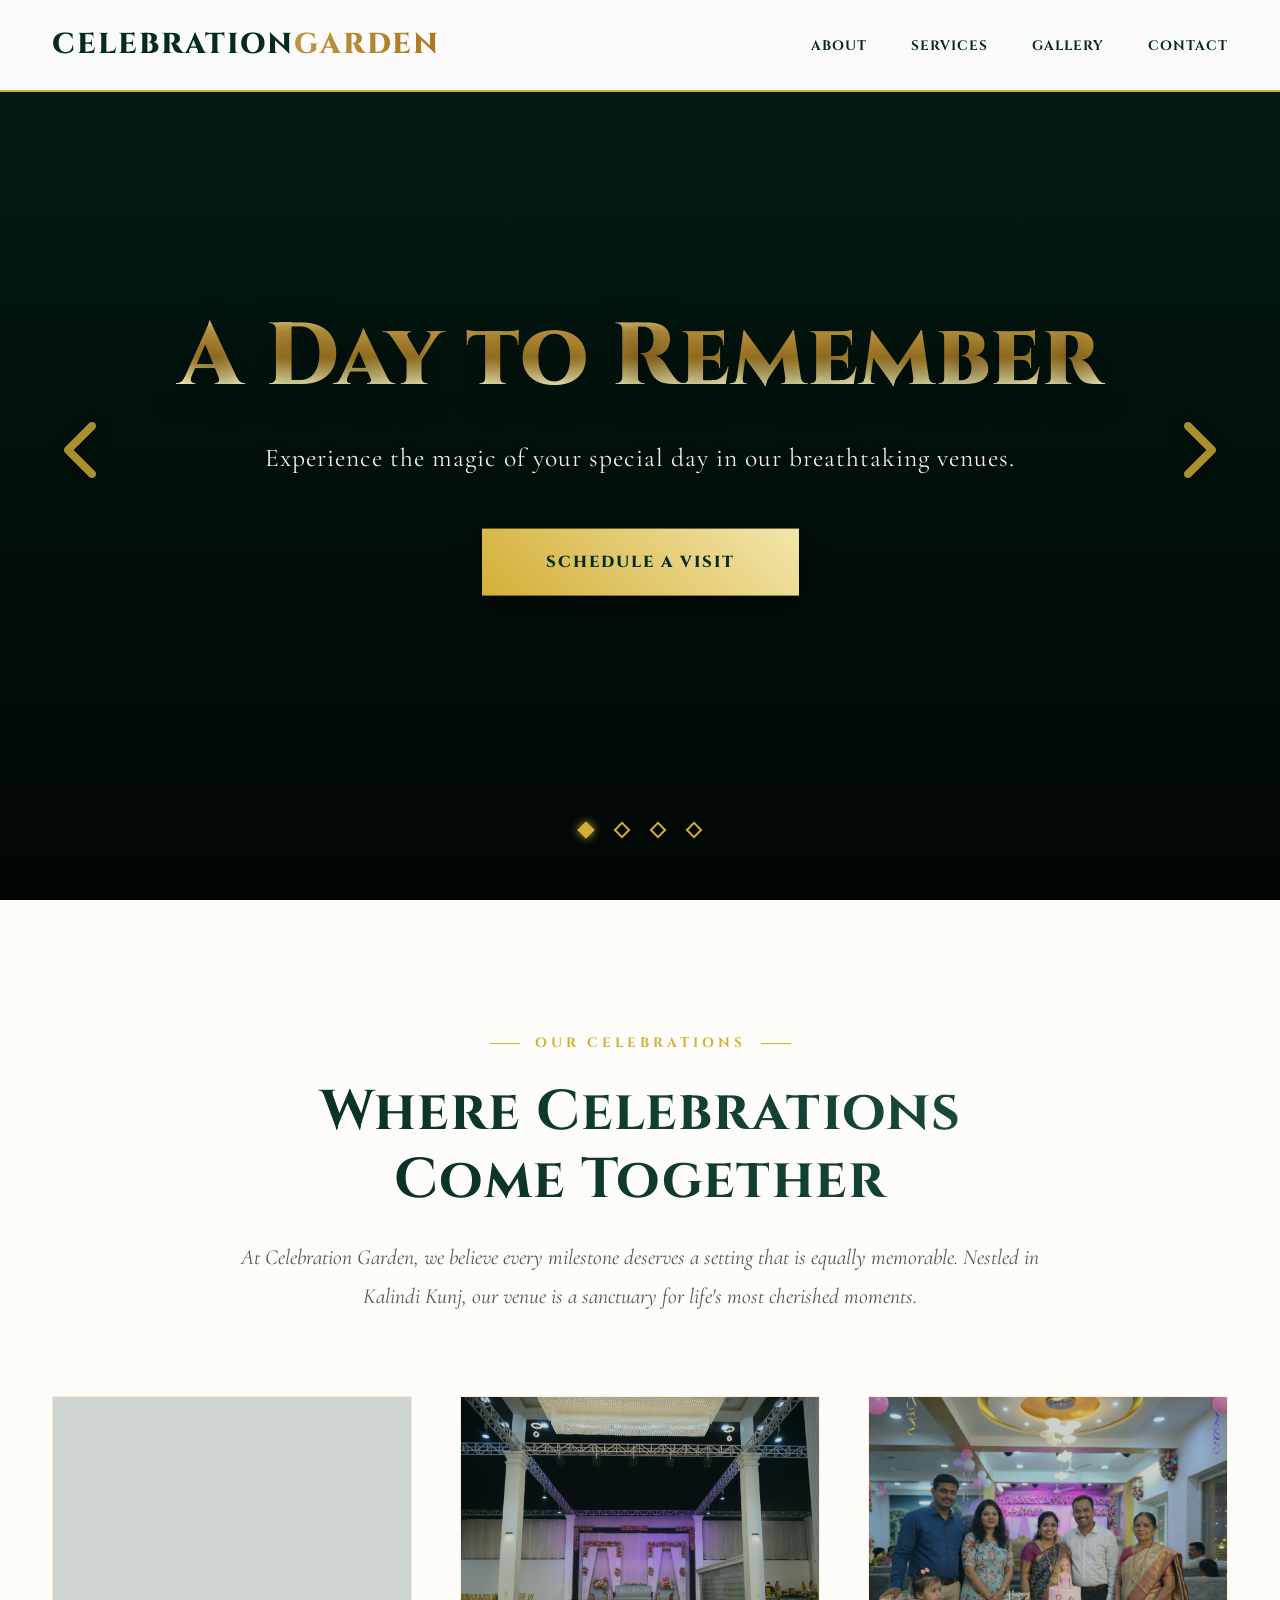
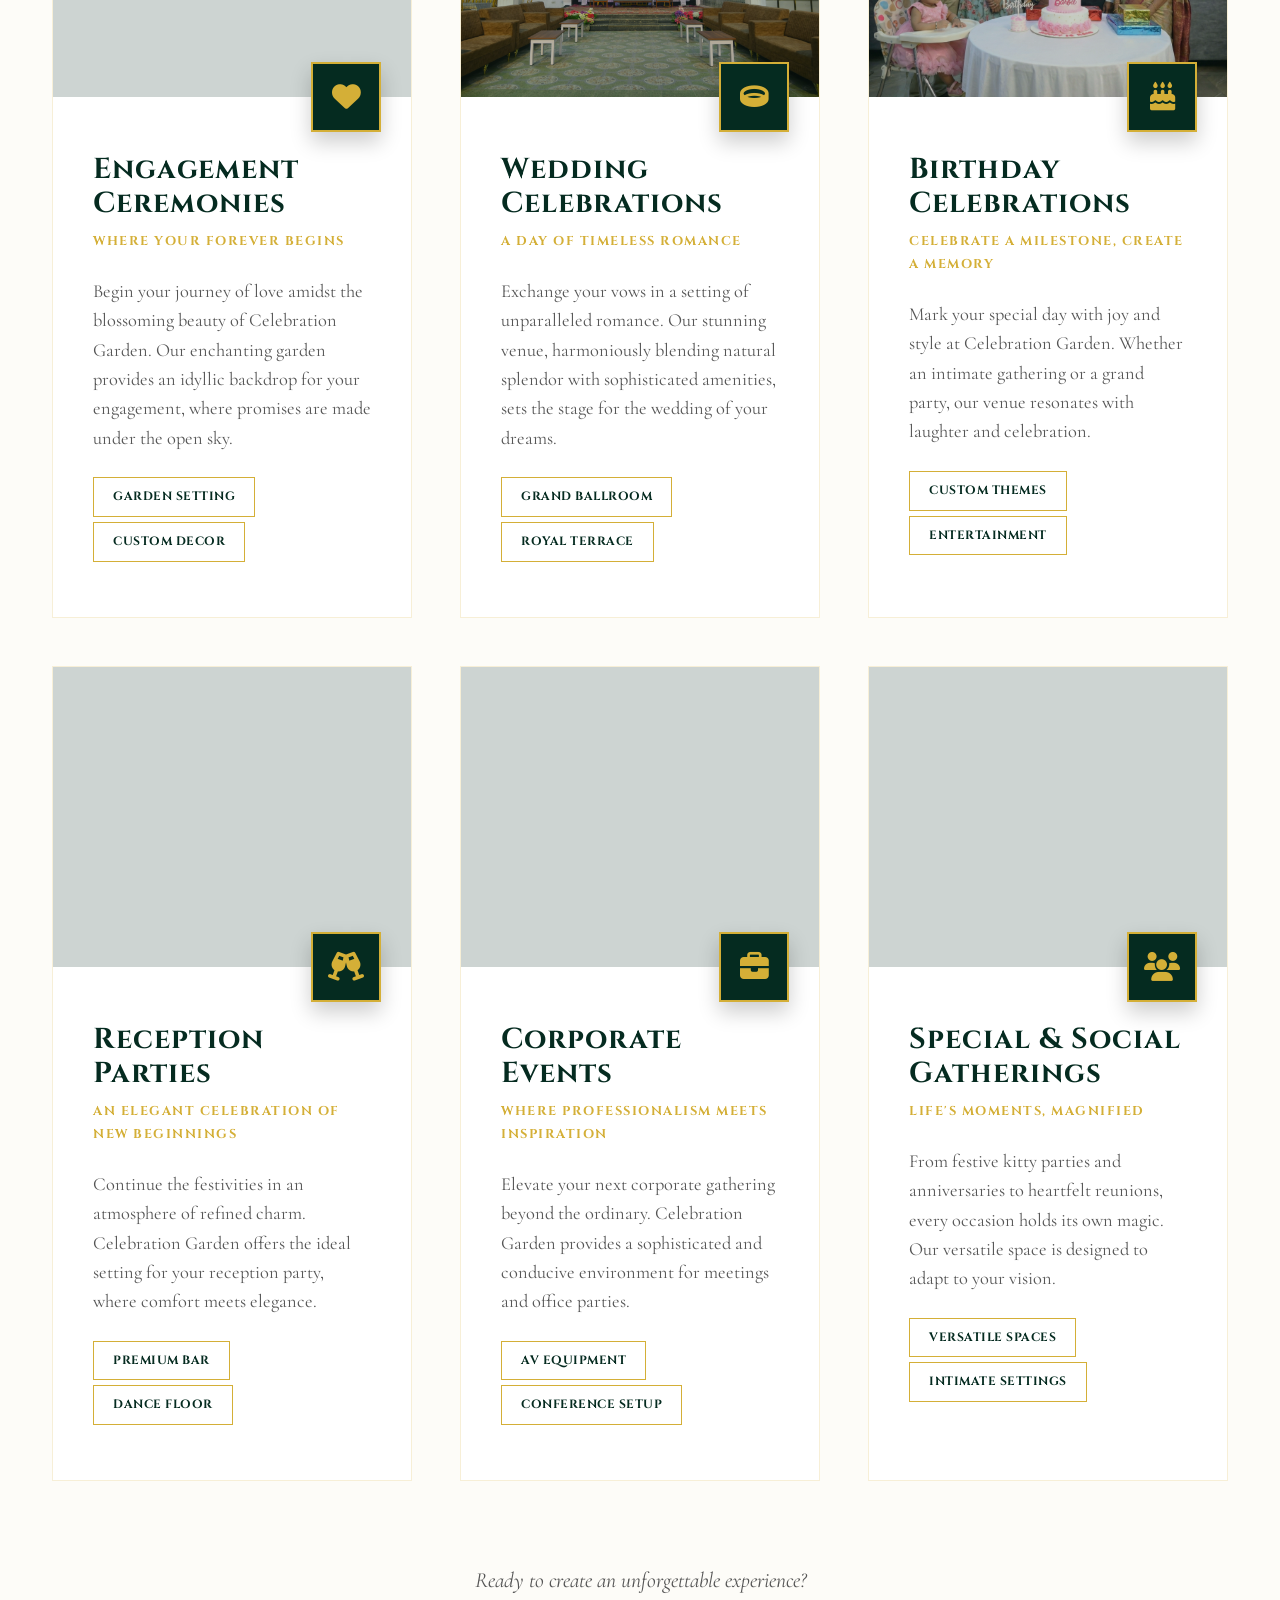
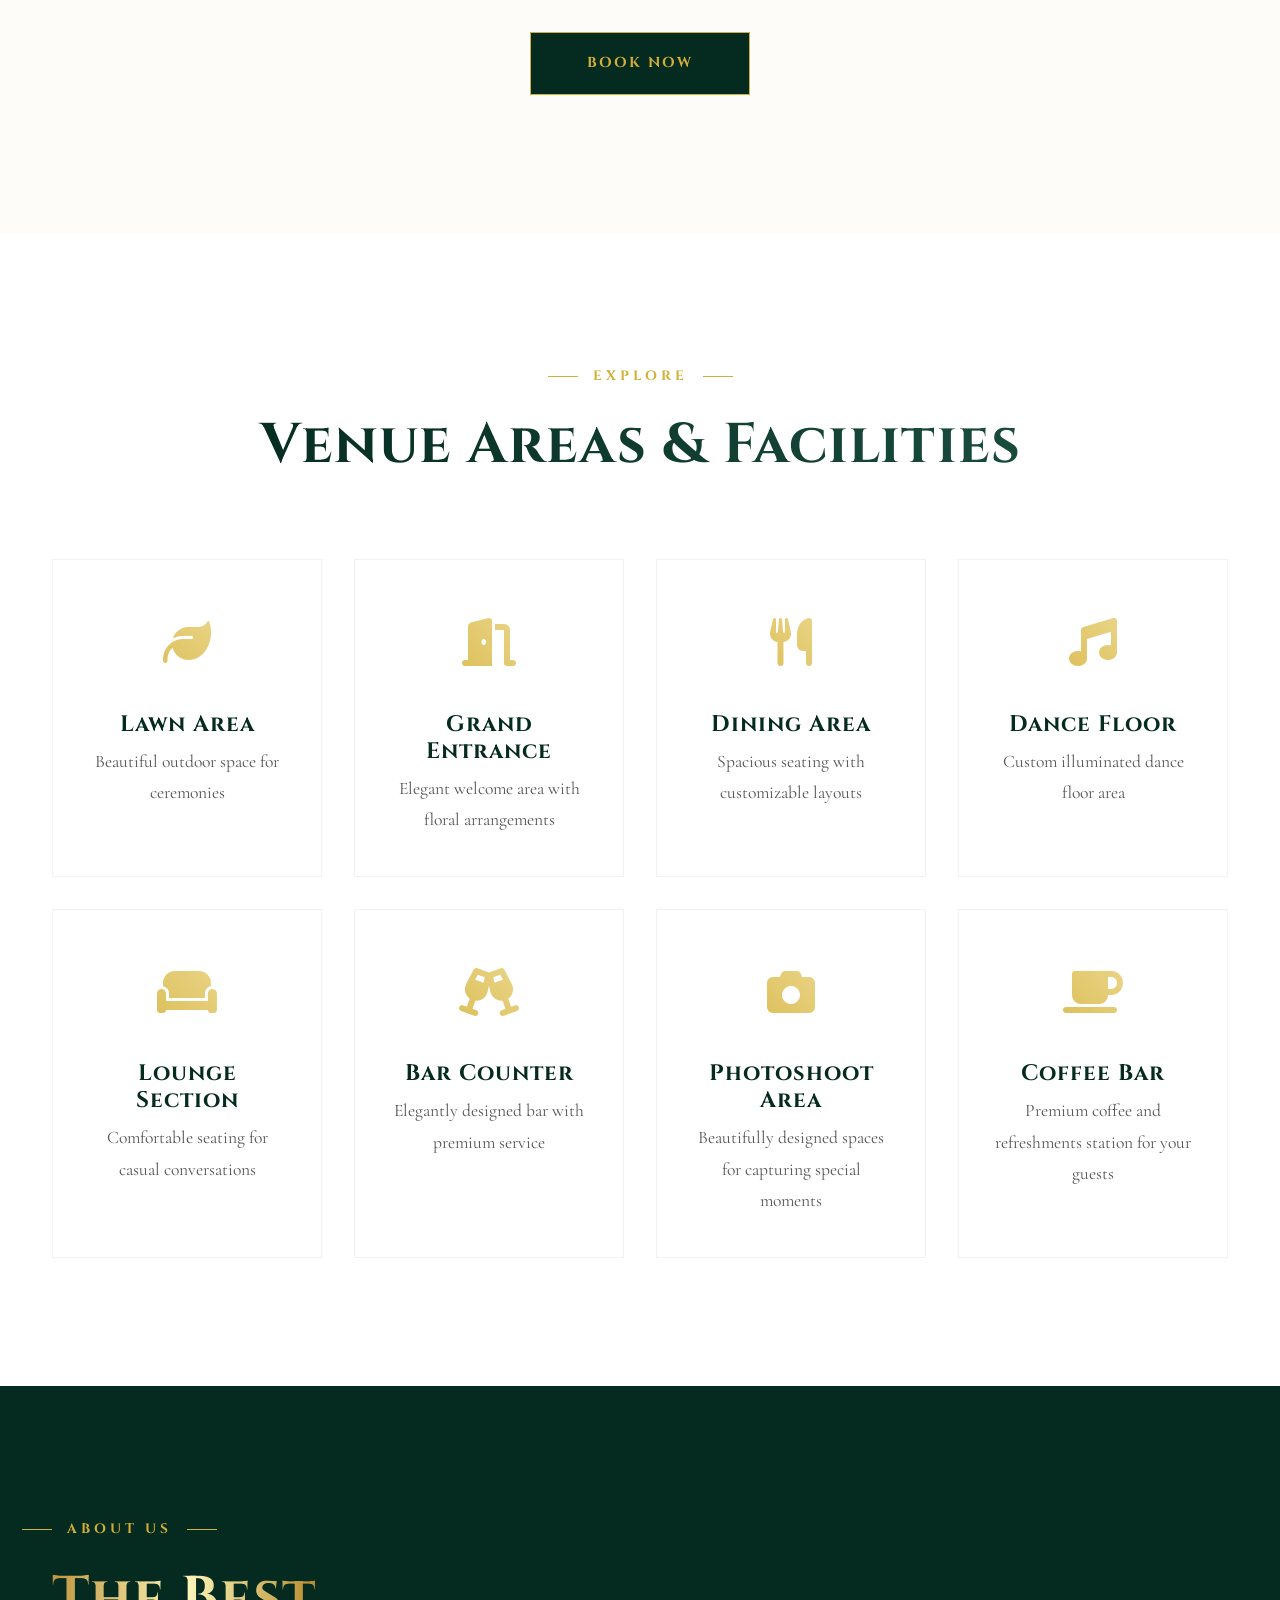
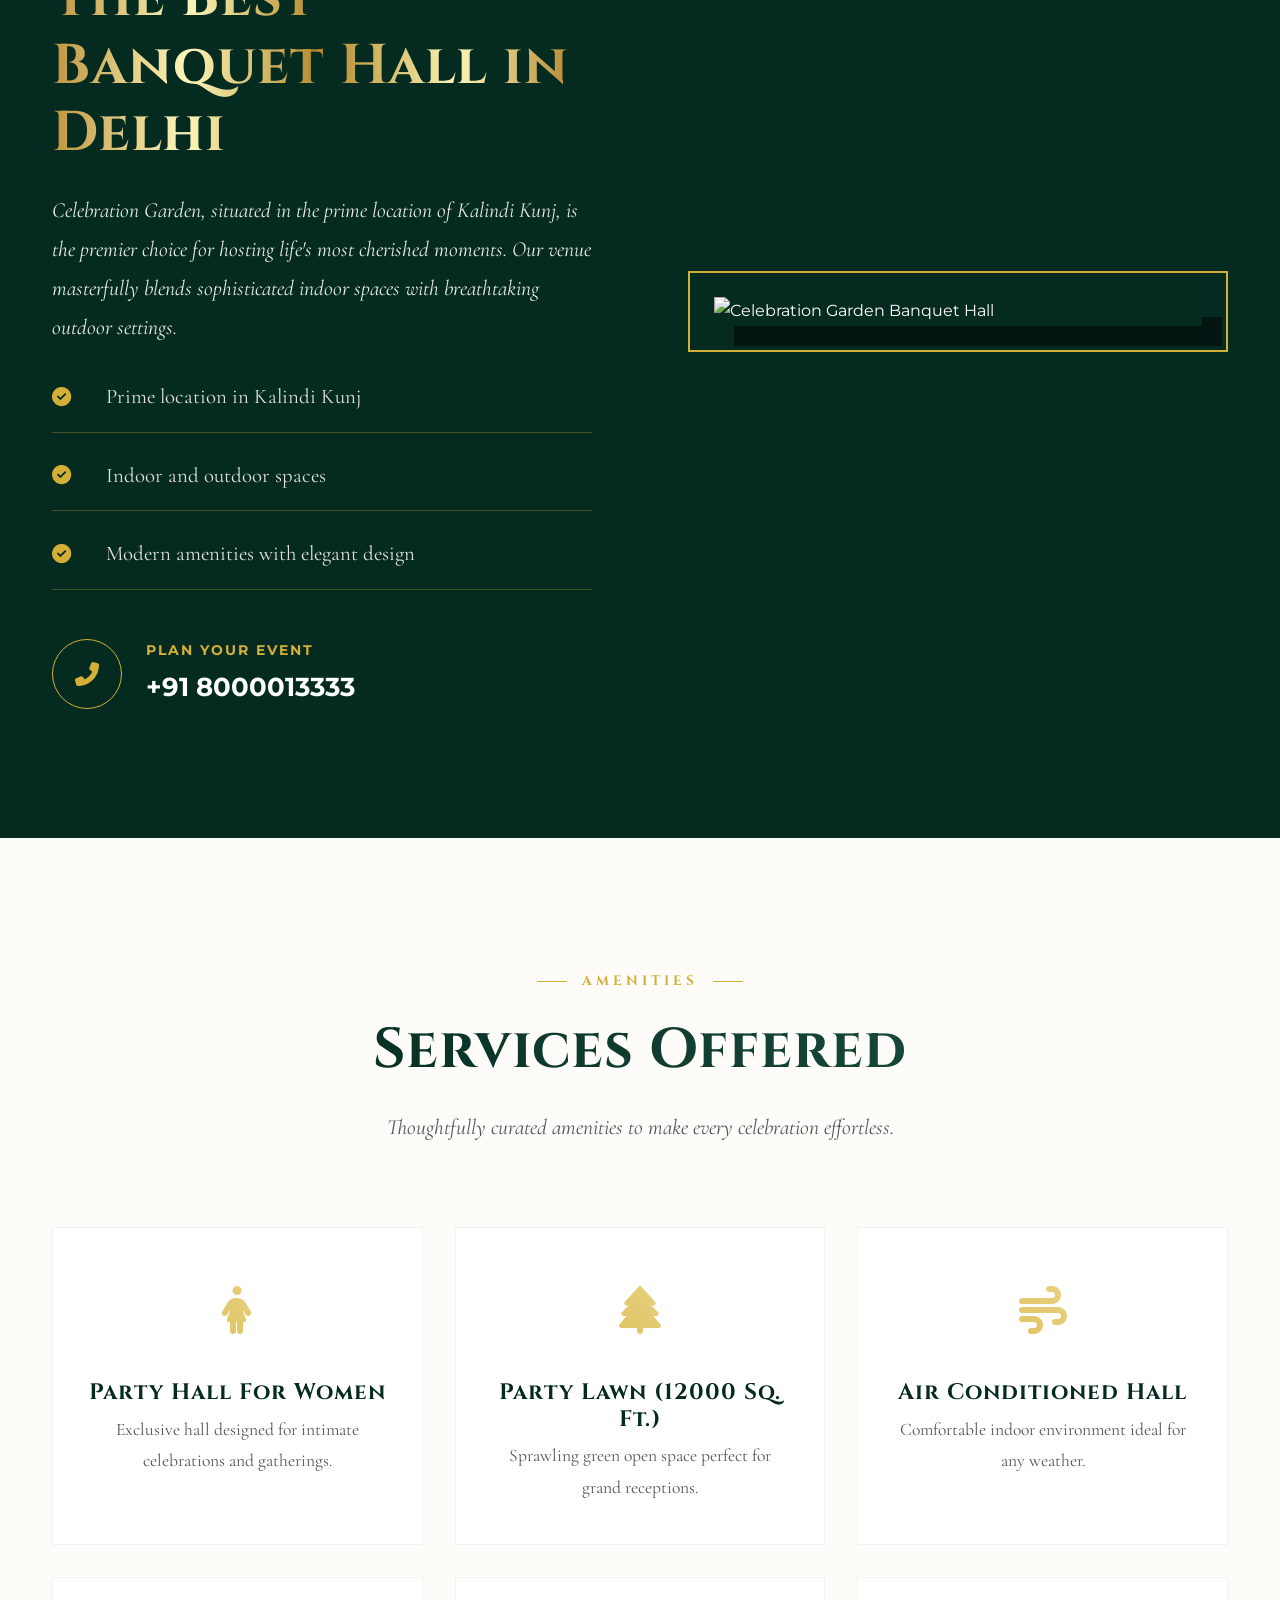
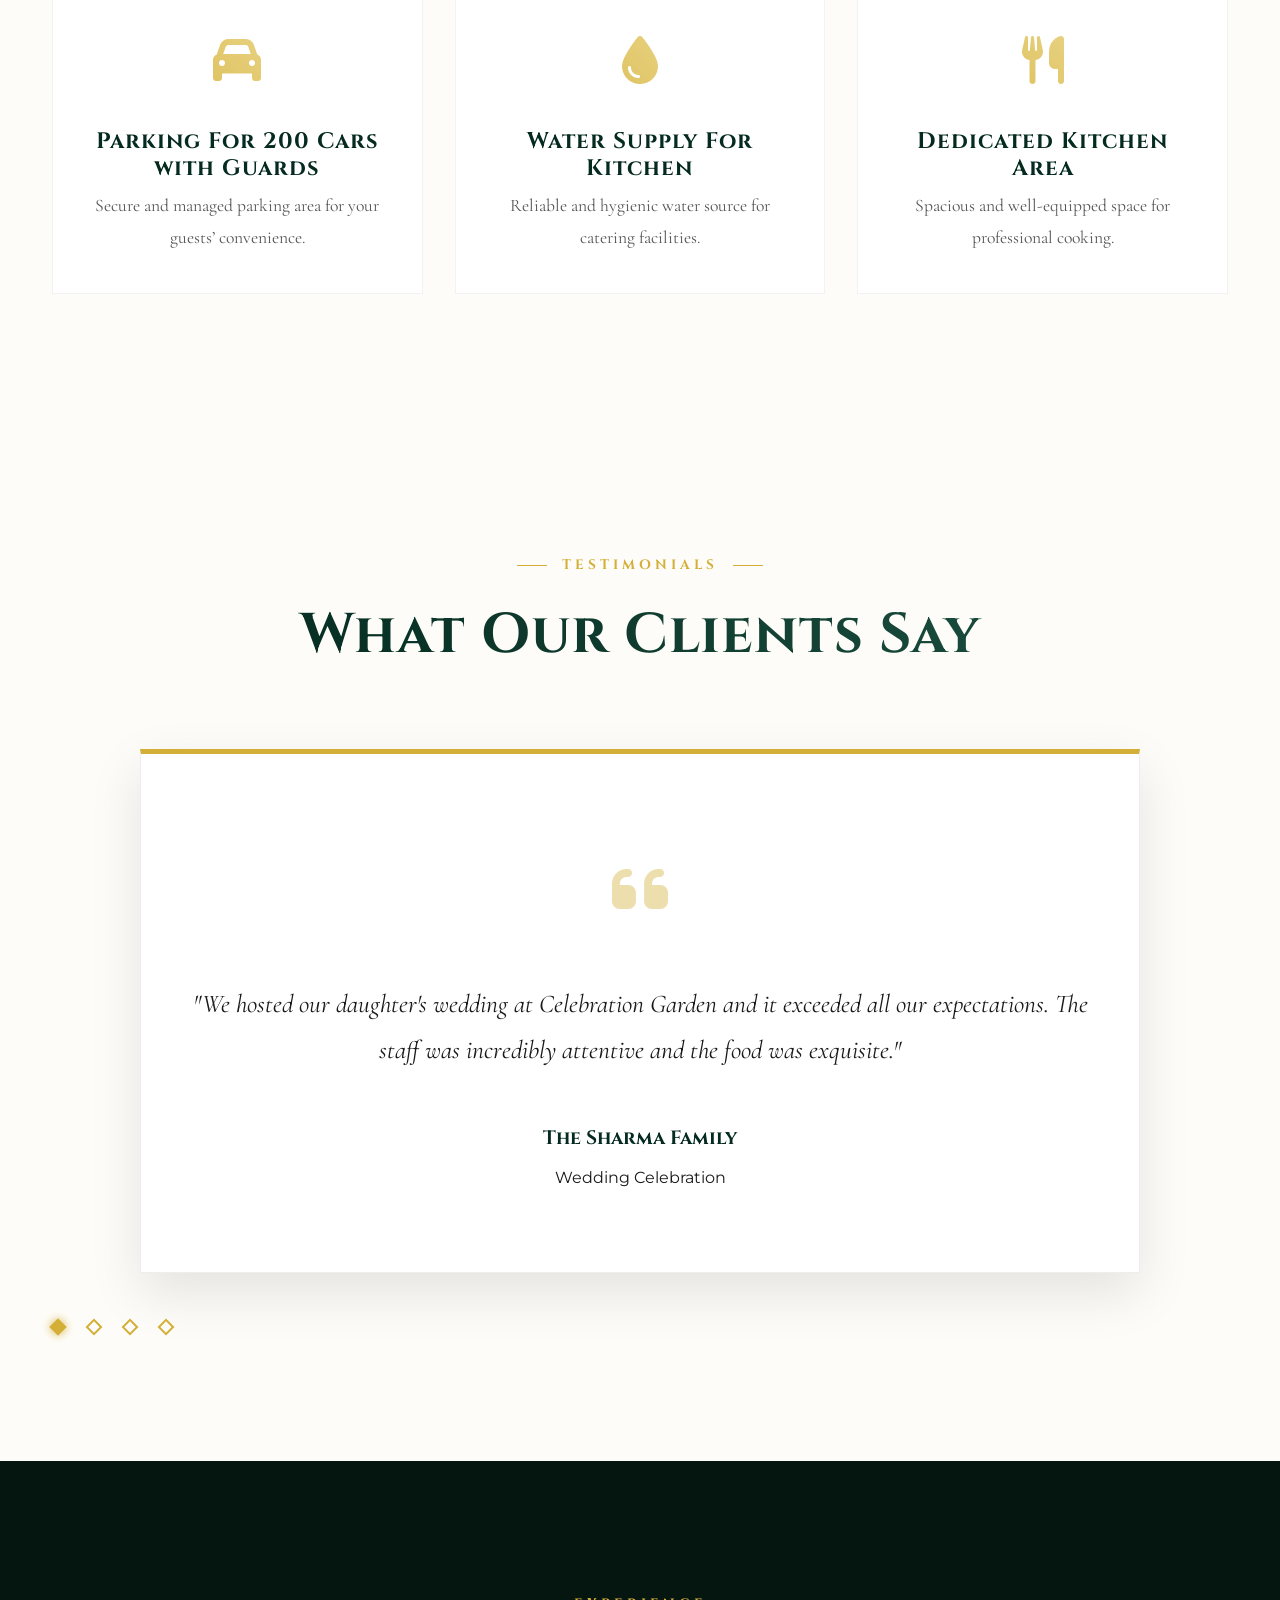
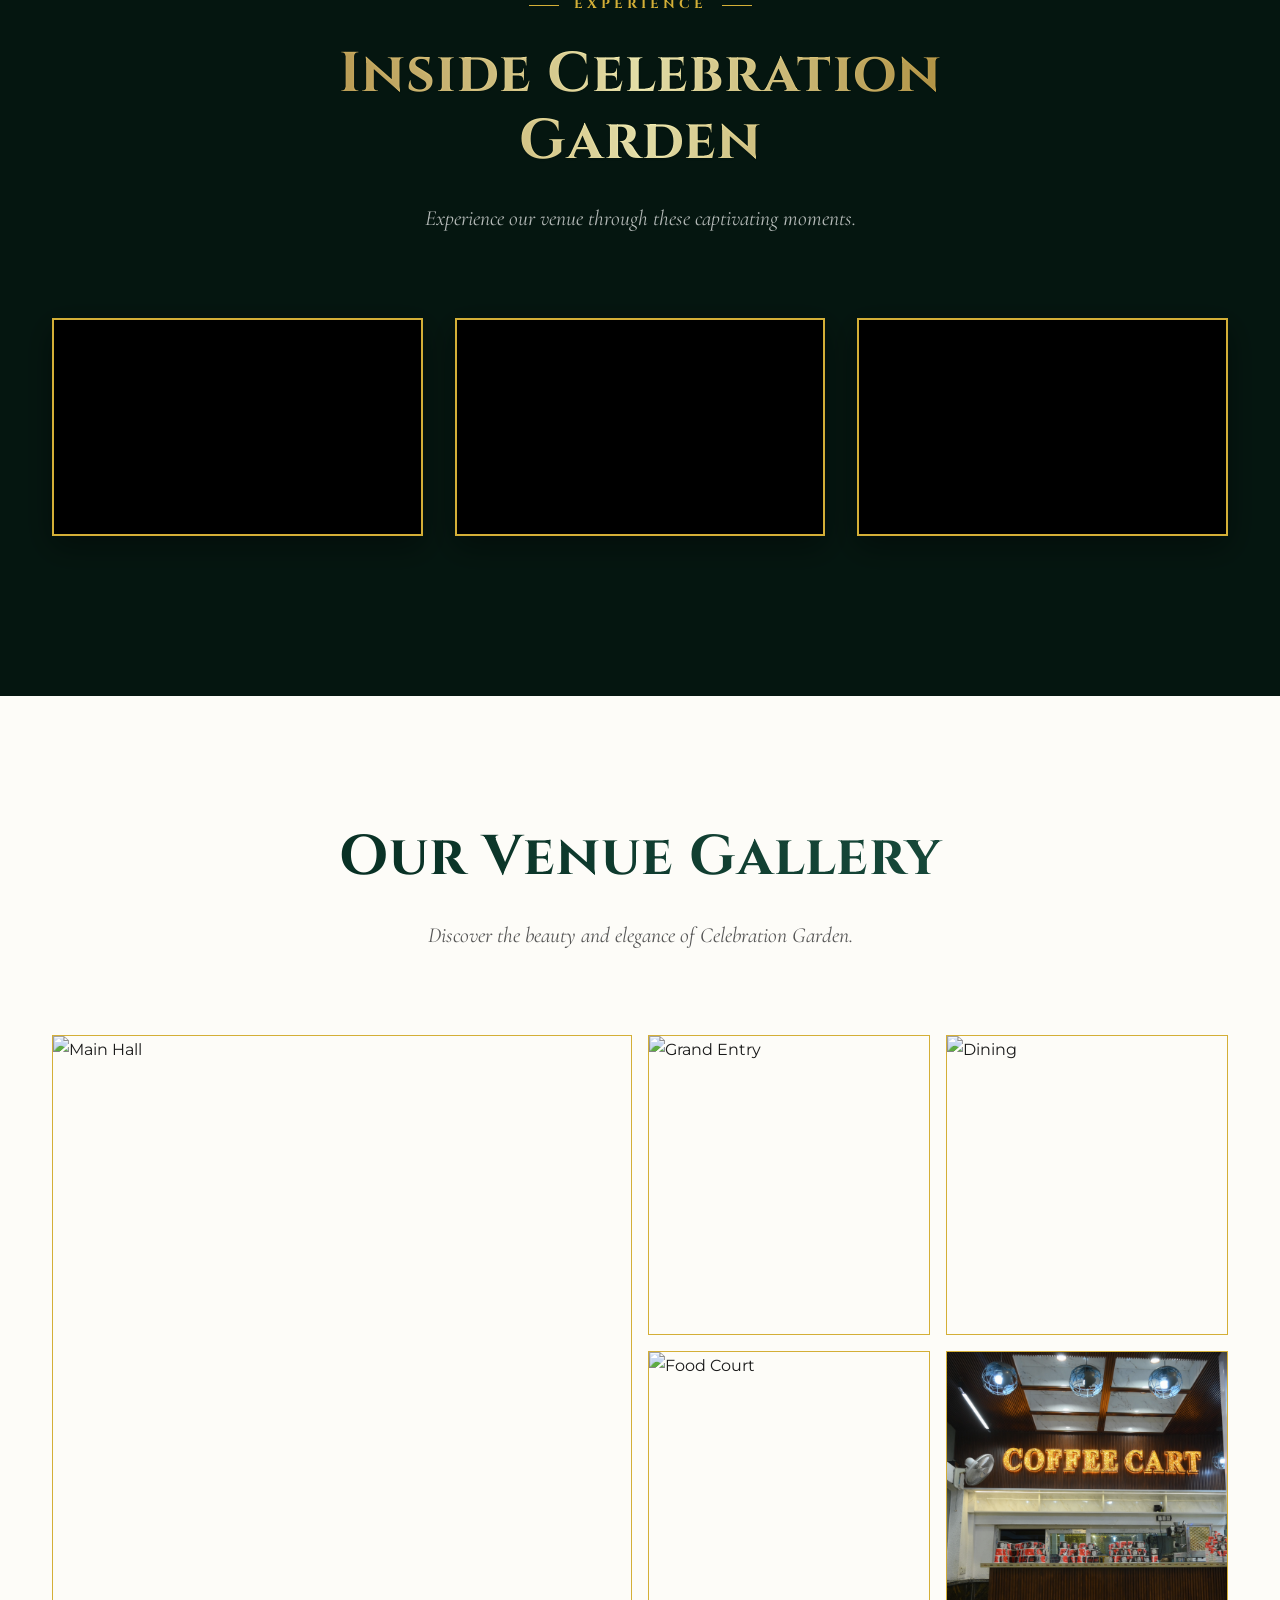
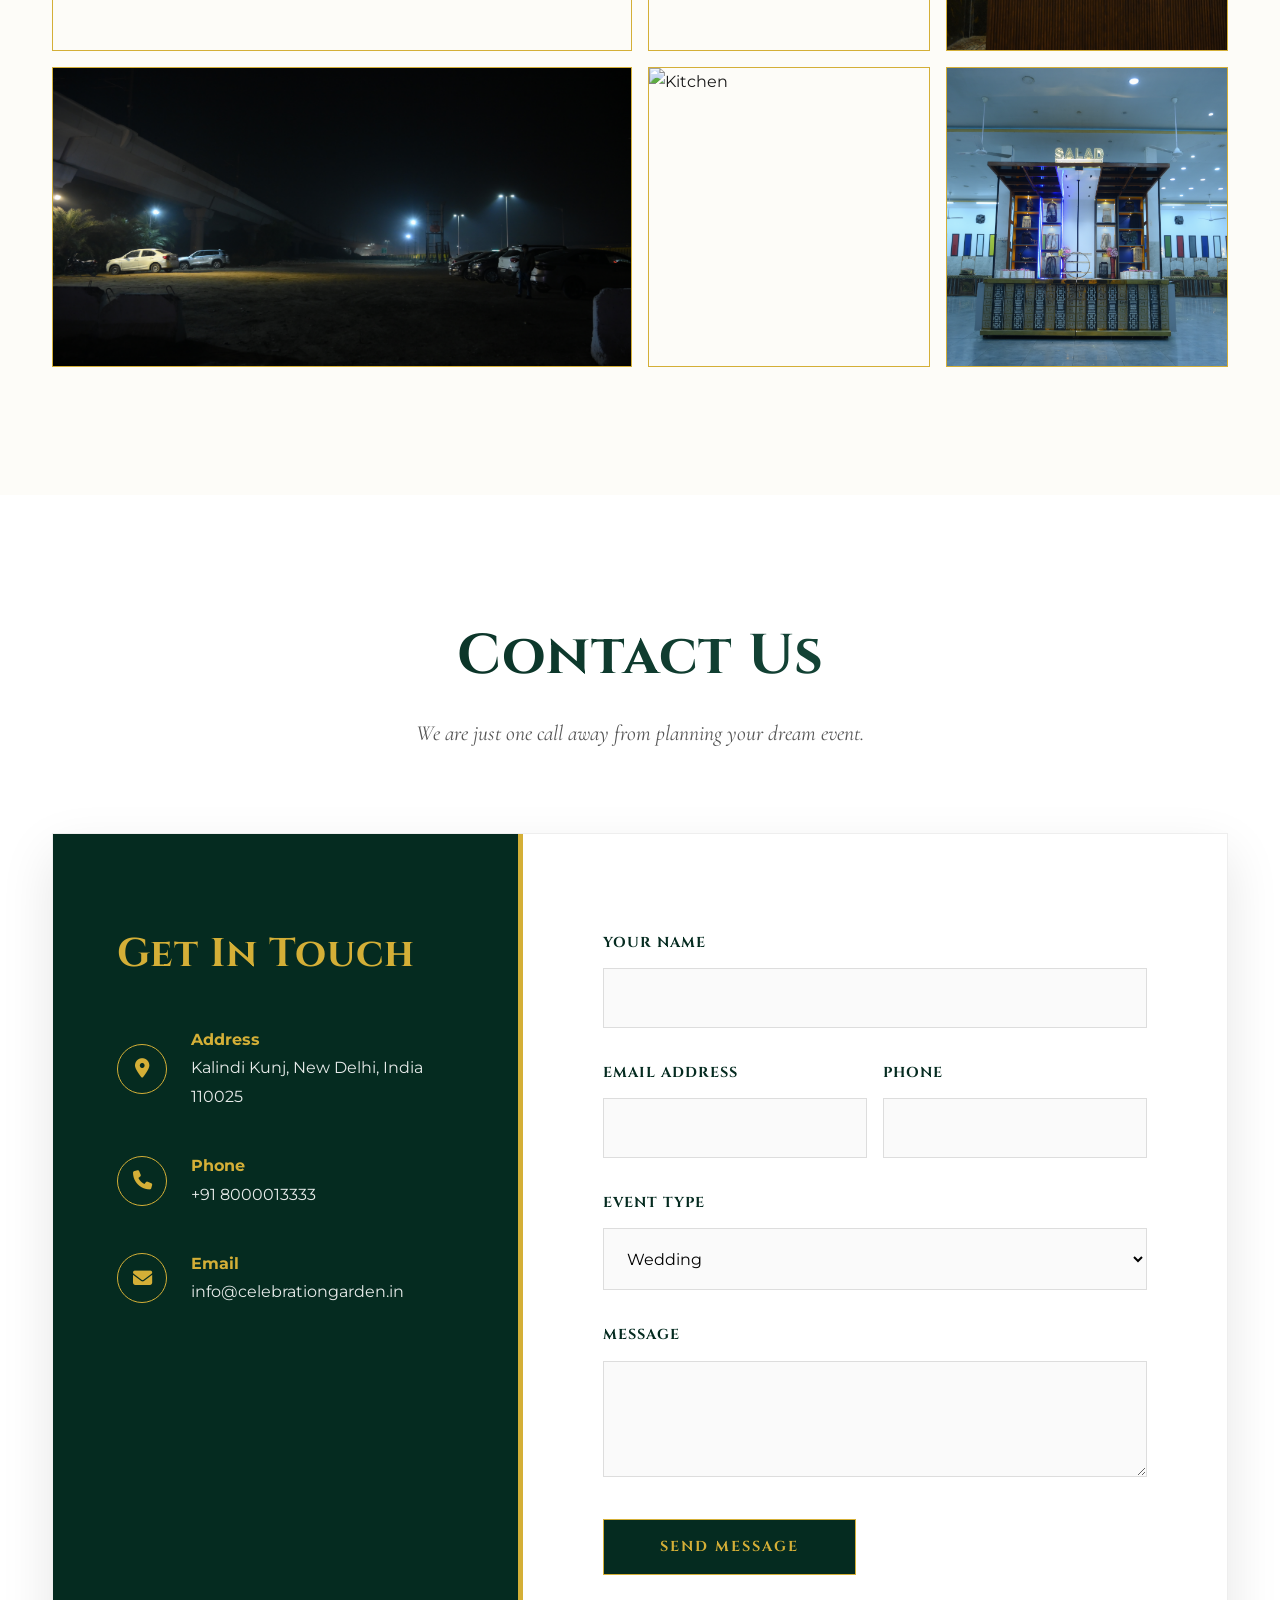
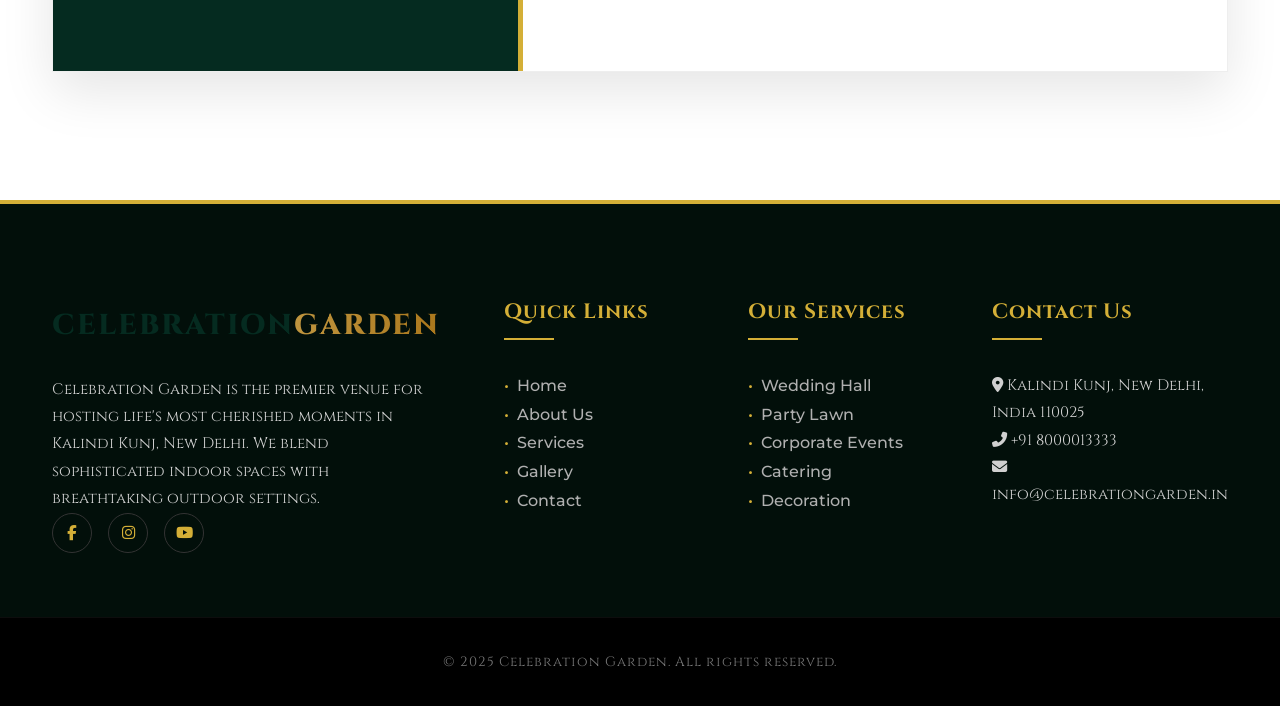
==== commit 617a5973: "Final_Draft" ====
--- a/index.html
+++ b/index.html
@@ -1,1528 +1,1782 @@
 <!DOCTYPE html>
 <html lang="en">
-  <head>
-    <meta charset="UTF-8" />
-    <meta name="viewport" content="width=device-width, initial-scale=1.0" />
+<head>
+    <meta charset="UTF-8">
+    <meta name="viewport" content="width=device-width, initial-scale=1.0">
     <title>Home - Celebration Garden</title>
-    <!-- Preconnect to Google fonts for faster font loading -->
-    <link rel="preconnect" href="https://fonts.googleapis.com" />
-    <link rel="preconnect" href="https://fonts.gstatic.com" crossorigin />
-    <!-- Google Fonts (load early) -->
-    <link
-      rel="stylesheet"
-      href="https://cdnjs.cloudflare.com/ajax/libs/font-awesome/6.4.0/css/all.min.css"
-    />
-    <link
-      href="https://fonts.googleapis.com/css2?family=Playfair+Display:wght@400;500;600;700&family=Montserrat:wght@300;400;500&family=Cormorant+Garamond:wght@300;400;500&display=swap"
-      rel="stylesheet"
-    />
-    <link
-      href="https://cdn.jsdelivr.net/npm/bootstrap@5.3.3/dist/css/bootstrap.min.css"
-      rel="stylesheet"
-      integrity="sha384-QWTKZyjpPEjISv5WaRU9OFeRpok6YctnYmDr5pNlyT2bRjXh0JMhjY6hW+ALEwIH"
-      crossorigin="anonymous"
-    />
-    <!-- Preload main stylesheet to prioritize CSS -->
-    <link rel="preload" href="assets/css/styles.css" as="style" />
-    <link rel="stylesheet" href="assets/css/styles.css" />
-    <!-- Optional library stylesheet -->
-    <link rel="preload" href="assets/css/library.css" as="style" />
-    <link rel="stylesheet" href="assets/css/library.css" />
-  </head>
-
-  <body>
-    <div id="header"></div>
-    <!-- Hero Section -->
+    
+    <!-- Fonts -->
+    <link rel="preconnect" href="https://fonts.googleapis.com">
+    <link rel="preconnect" href="https://fonts.gstatic.com" crossorigin>
+    <!-- Cinzel for Royal Headings, Cormorant for Elegance, Montserrat for Body -->
+    <link href="https://fonts.googleapis.com/css2?family=Cinzel:wght@400;500;600;700;800;900&family=Cormorant+Garamond:ital,wght@0,400;0,600;0,700;1,400&family=Montserrat:wght@300;400;500;600&display=swap" rel="stylesheet">
+    <link rel="stylesheet" href="https://cdnjs.cloudflare.com/ajax/libs/font-awesome/6.4.0/css/all.min.css">
+
+    <style>
+        /* --- 1. VARIABLES & RESET --- */
+        :root {
+            --color-primary: #052b20; /* Deepest Royal Green */
+            --color-primary-light: #0f4233;
+            --color-secondary: #d4af37; /* Base Gold */
+            --color-secondary-dark: #aa8c2c;
+            --color-bg: #ffffff;
+            --color-bg-alt: #fdfcf8; /* Cream/Ivory */
+            --color-text: #1a1a1a;
+            --color-text-light: #555555;
+            
+            --font-heading: 'Cinzel', serif; 
+            --font-subheading: 'Cormorant Garamond', serif;
+            --font-body: 'Montserrat', sans-serif;
+            
+            --radius: 2px; /* Sharp, premium edges */
+            --shadow: 0 20px 50px rgba(0,0,0,0.1);
+            --shadow-gold: 0 10px 30px rgba(212, 175, 55, 0.2);
+            --container-width: 1240px;
+            --transition: all 0.5s cubic-bezier(0.22, 1, 0.36, 1); /* Smooth elegant easing */
+        }
+
+        * { margin: 0; padding: 0; box-sizing: border-box; }
+        
+        html { scroll-behavior: smooth; }
+        
+        body {
+            font-family: var(--font-body);
+            color: var(--color-text);
+            background-color: var(--color-bg);
+            line-height: 1.8;
+            overflow-x: hidden;
+        }
+
+        /* METALLIC GOLD TEXT EFFECT */
+        .text-gold {
+            background: linear-gradient(to right, #bf953f, #fcf6ba, #b38728, #fbf5b7, #aa771c);
+            -webkit-background-clip: text;
+            background-clip: text;
+            color: transparent;
+            text-shadow: 0px 1px 2px rgba(0,0,0,0.1);
+        }
+
+        h1, h2, h3, h4, h5 { 
+            font-family: var(--font-heading); 
+            color: var(--color-primary); 
+            line-height: 1.2; 
+            letter-spacing: 1px;
+        }
+        
+        img { width: 100%; display: block; object-fit: cover; }
+        a { text-decoration: none; color: inherit; transition: var(--transition); }
+        ul { list-style: none; }
+
+        /* --- 2. UTILITY CLASSES --- */
+        .container {
+            max-width: var(--container-width);
+            margin: 0 auto;
+            padding: 0 2rem;
+        }
+
+        .section-padding { padding: 8rem 0; }
+        .bg-alt { background-color: var(--color-bg-alt); }
+
+        .section-header {
+            text-align: center;
+            max-width: 800px;
+            margin: 0 auto 5rem;
+            position: relative;
+        }
+
+        .section-subtitle {
+            font-family: var(--font-heading);
+            color: var(--color-secondary);
+            text-transform: uppercase;
+            letter-spacing: 4px;
+            font-size: 0.85rem;
+            font-weight: 700;
+            margin-bottom: 1.5rem;
+            display: inline-block;
+            position: relative;
+            padding: 0 15px;
+        }
+        
+        /* Decorative lines for subtitle */
+        .section-subtitle::before, .section-subtitle::after {
+            content: '';
+            position: absolute;
+            top: 50%; width: 30px; height: 1px;
+            background: var(--color-secondary);
+        }
+        .section-subtitle::before { left: -30px; }
+        .section-subtitle::after { right: -30px; }
+
+        .section-title {
+            font-size: 3.5rem;
+            margin-bottom: 1.5rem;
+            font-weight: 700;
+            background: linear-gradient(45deg, var(--color-primary), #1a4d3e);
+            -webkit-background-clip: text;
+            -webkit-text-fill-color: transparent;
+        }
+
+        .section-desc {
+            font-family: var(--font-subheading);
+            font-size: 1.35rem;
+            color: var(--color-text-light);
+            font-style: italic;
+        }
+
+        /* ROYAL BUTTONS */
+        .btn {
+            display: inline-block;
+            padding: 1.1rem 3.5rem;
+            background-color: var(--color-primary);
+            color: var(--color-secondary);
+            font-family: var(--font-heading);
+            font-weight: 700;
+            text-transform: uppercase;
+            letter-spacing: 2px;
+            font-size: 0.9rem;
+            border: 1px solid var(--color-secondary);
+            cursor: pointer;
+            transition: var(--transition);
+            position: relative;
+            overflow: hidden;
+            z-index: 1;
+        }
+
+        .btn::before {
+            content: '';
+            position: absolute;
+            top: 0; left: 0; width: 0%; height: 100%;
+            background: var(--color-secondary);
+            transition: var(--transition);
+            z-index: -1;
+        }
+
+        .btn:hover {
+            color: var(--color-primary);
+            border-color: var(--color-secondary);
+            box-shadow: 0 0 20px rgba(212, 175, 55, 0.4);
+        }
+        
+        .btn:hover::before { width: 100%; }
+
+        /* --- 3. NAVIGATION --- */
+        .navbar {
+            position: fixed;
+            top: 0; left: 0; width: 100%;
+            background: rgba(255, 255, 255, 0.98);
+            z-index: 1000;
+            padding: 1.2rem 0;
+            box-shadow: 0 2px 20px rgba(0,0,0,0.05);
+            border-bottom: 2px solid var(--color-secondary);
+        }
+
+        .nav-container {
+            display: flex;
+            justify-content: space-between;
+            align-items: center;
+        }
+
+        .logo {
+            font-family: var(--font-heading);
+            font-size: 1.8rem;
+            font-weight: 800;
+            color: var(--color-primary);
+            text-transform: uppercase;
+            letter-spacing: 2px;
+        }
+        
+        .logo span { 
+            color: var(--color-secondary); 
+            background: linear-gradient(to right, #bf953f, #aa771c);
+            -webkit-background-clip: text;
+            -webkit-text-fill-color: transparent;
+        }
+
+        .nav-links a {
+            font-family: var(--font-heading);
+            font-size: 0.85rem;
+            font-weight: 700;
+            color: var(--color-primary);
+            text-transform: uppercase;
+            letter-spacing: 1px;
+            margin-left: 2.5rem;
+            position: relative;
+        }
+        
+        .nav-links a::after {
+            content: '';
+            position: absolute;
+            bottom: -5px; left: 0; width: 0%; height: 2px;
+            background: var(--color-secondary);
+            transition: var(--transition);
+        }
+
+        .nav-links a:hover::after { width: 100%; }
+
+        /* --- 4. HERO SLIDER --- */
+        .hero-slider {
+            position: relative;
+            height: 100vh;
+            width: 100%;
+            overflow: hidden;
+            background: #051610;
+        }
+
+        .slide {
+            position: absolute;
+            top: 0; left: 0; width: 100%; height: 100%;
+            opacity: 0;
+            transition: opacity 1.5s ease-in-out;
+            background-size: cover;
+            background-position: center;
+        }
+
+        .slide.active { opacity: 1; z-index: 1; }
+
+        .slide::after {
+            content: '';
+            position: absolute;
+            inset: 0;
+            background: linear-gradient(to bottom, rgba(5, 43, 32, 0.3), rgba(0,0,0,0.7));
+        }
+
+        .video-container {
+            position: absolute;
+            top: 0; left: 0; width: 100%; height: 100%;
+            pointer-events: none;
+        }
+        
+        .video-container iframe {
+            width: 100vw; height: 56.25vw;
+            min-height: 100vh; min-width: 177.77vh;
+            position: absolute;
+            top: 50%; left: 50%;
+            transform: translate(-50%, -50%);
+        }
+
+        .slide-content {
+            position: absolute;
+            top: 50%; left: 50%;
+            transform: translate(-50%, -50%);
+            text-align: center;
+            z-index: 2;
+            width: 90%;
+            max-width: 1100px;
+        }
+
+        .slide-title {
+            font-size: 5.5rem;
+            margin-bottom: 1.5rem;
+            background: linear-gradient(to bottom, #fcf6ba, #bf953f, #b38728, #fbf5b7, #aa771c);
+            -webkit-background-clip: text;
+            -webkit-text-fill-color: transparent;
+            text-shadow: 0 10px 30px rgba(0,0,0,0.5);
+            animation: fadeUp 1.2s ease forwards;
+            opacity: 0;
+            transform: translateY(40px);
+            font-weight: 800;
+        }
+
+        .slide-subtitle {
+            font-family: var(--font-subheading);
+            font-size: 1.6rem;
+            margin-bottom: 3rem;
+            font-weight: 400;
+            color: #f0f0f0;
+            text-shadow: 0 2px 10px rgba(0,0,0,0.8);
+            animation: fadeUp 1.2s ease 0.3s forwards;
+            opacity: 0;
+            transform: translateY(40px);
+            letter-spacing: 1px;
+        }
+
+        .slide-btn {
+            display: inline-block;
+            padding: 1.2rem 4rem;
+            background: linear-gradient(45deg, #d4af37, #f3e5ab);
+            color: var(--color-primary);
+            text-transform: uppercase;
+            font-family: var(--font-heading);
+            font-weight: 800;
+            letter-spacing: 2px;
+            border: none;
+            animation: fadeUp 1.2s ease 0.6s forwards;
+            opacity: 0;
+            transform: translateY(40px);
+            transition: var(--transition);
+            box-shadow: 0 10px 30px rgba(0,0,0,0.5);
+        }
+        
+        .slide-btn:hover { 
+            background: white; 
+            transform: translateY(35px) scale(1.05); 
+            box-shadow: 0 0 30px rgba(212, 175, 55, 0.6);
+        }
+
+        @keyframes fadeUp { to { opacity: 1; transform: translateY(0); } }
+
+        .slider-nav {
+            position: absolute;
+            bottom: 4rem; left: 50%; transform: translateX(-50%);
+            z-index: 10; display: flex; gap: 1.5rem;
+        }
+
+        .slider-dot {
+            width: 12px; height: 12px;
+            border: 2px solid var(--color-secondary);
+            background: transparent;
+            transform: rotate(45deg); 
+            cursor: pointer;
+            transition: var(--transition);
+        }
+
+        .slider-dot.active { background: var(--color-secondary); box-shadow: 0 0 10px var(--color-secondary); }
+
+        .slider-arrows {
+            position: absolute;
+            top: 50%; width: 100%;
+            display: flex; justify-content: space-between;
+            padding: 0 4rem; z-index: 10;
+            transform: translateY(-50%); pointer-events: none;
+        }
+
+        /* --- UPDATED ARROWS (No Box) --- */
+        .arrow {
+            width: auto; height: auto;
+            border: none;
+            background: transparent;
+            display: flex; align-items: center; justify-content: center;
+            color: var(--color-secondary); 
+            cursor: pointer; pointer-events: auto;
+            transition: var(--transition);
+            font-size: 4rem; /* Large icon size */
+            text-shadow: 0 2px 15px rgba(0,0,0,0.8); /* Shadow for visibility */
+            opacity: 0.8;
+        }
+
+        .arrow:hover { 
+            background: transparent;
+            color: #fff; 
+            transform: scale(1.2);
+            opacity: 1;
+            text-shadow: 0 0 20px rgba(212, 175, 55, 0.8);
+        }
+
+        /* --- 5. CELEBRATIONS GRID (Services) --- */
+        .events-grid {
+            display: grid;
+            grid-template-columns: repeat(auto-fit, minmax(360px, 1fr));
+            gap: 3rem;
+        }
+
+        .event-card {
+            background: white;
+            border: 1px solid rgba(212, 175, 55, 0.2);
+            transition: var(--transition);
+            position: relative;
+            padding-bottom: 10px;
+        }
+
+        .event-card:hover { 
+            transform: translateY(-15px); 
+            box-shadow: var(--shadow);
+            border-color: var(--color-secondary);
+        }
+        
+        .event-card::after {
+            content: '';
+            position: absolute;
+            bottom: 0; left: 0; width: 0%; height: 4px;
+            background: var(--color-secondary);
+            transition: var(--transition);
+        }
+        
+        .event-card:hover::after { width: 100%; }
+
+        .event-image {
+            height: 300px;
+            position: relative;
+            background-size: cover;
+            background-position: center;
+        }
+        
+        .event-image::before {
+            content: '';
+            position: absolute;
+            inset: 0;
+            background: rgba(5, 43, 32, 0.2);
+            transition: var(--transition);
+        }
+        
+        .event-card:hover .event-image::before { background: rgba(5, 43, 32, 0); }
+
+        .event-icon {
+            position: absolute;
+            bottom: -35px; right: 30px;
+            width: 70px; height: 70px;
+            background: var(--color-primary);
+            color: var(--color-secondary);
+            border: 2px solid var(--color-secondary);
+            display: flex; align-items: center; justify-content: center;
+            font-size: 1.8rem;
+            box-shadow: 0 10px 20px rgba(0,0,0,0.2);
+            z-index: 2;
+        }
+
+        .event-content { padding: 3.5rem 2.5rem 2.5rem; }
+
+        .event-title {
+            font-size: 1.8rem;
+            margin-bottom: 0.5rem;
+            color: var(--color-primary);
+        }
+
+        .event-subtitle {
+            font-family: var(--font-heading);
+            font-size: 0.8rem;
+            color: var(--color-secondary);
+            text-transform: uppercase;
+            letter-spacing: 1.5px;
+            margin-bottom: 1.5rem;
+            font-weight: 700;
+        }
+
+        .event-desc {
+            font-family: var(--font-subheading);
+            color: var(--color-text-light);
+            font-size: 1.15rem;
+            line-height: 1.6;
+            margin-bottom: 1.5rem;
+        }
+
+        .tag {
+            font-size: 0.75rem;
+            background: #fff;
+            padding: 0.5rem 1.2rem;
+            border: 1px solid var(--color-secondary);
+            color: var(--color-primary);
+            font-family: var(--font-heading);
+            font-weight: 700;
+            text-transform: uppercase;
+            letter-spacing: 0.5px;
+            display: inline-block;
+            margin-right: 5px; margin-bottom: 5px;
+        }
+
+        /* --- 6. VENUE AREAS --- */
+        .areas-grid {
+            display: grid;
+            grid-template-columns: repeat(auto-fill, minmax(260px, 1fr));
+            gap: 2rem;
+        }
+
+        .area-item {
+            background: white;
+            padding: 2.5rem 2rem;
+            text-align: center;
+            transition: var(--transition);
+            border: 1px solid rgba(0,0,0,0.05);
+            cursor: pointer;
+            position: relative;
+            overflow: hidden;
+        }
+
+        /* Gold Corner Accents */
+        .area-item::after {
+            content: '';
+            position: absolute;
+            top: 0; right: 0; width: 0; height: 0;
+            border-style: solid;
+            border-width: 0 40px 40px 0;
+            border-color: transparent var(--color-secondary) transparent transparent;
+            opacity: 0;
+            transition: var(--transition);
+        }
+
+        .area-item:hover {
+            transform: translateY(-5px);
+            box-shadow: var(--shadow-gold);
+            border-color: var(--color-secondary);
+        }
+
+        .area-item:hover::after { opacity: 1; }
+
+        .area-icon {
+            font-size: 3rem;
+            background: linear-gradient(45deg, var(--color-secondary), #f3e5ab);
+            -webkit-background-clip: text;
+            -webkit-text-fill-color: transparent;
+            margin-bottom: 1.5rem;
+        }
+
+        .area-info h4 { 
+            font-size: 1.4rem; 
+            margin-bottom: 0.5rem;
+            color: var(--color-primary);
+        }
+        
+        .area-info p { 
+            font-family: var(--font-subheading);
+            font-size: 1.1rem; 
+            color: var(--color-text-light); 
+        }
+
+        /* --- 7. ABOUT SECTION --- */
+        .about-section {
+            background-color: var(--color-primary);
+            color: white;
+            position: relative;
+            overflow: hidden;
+        }
+        
+        .about-section::before {
+            content: '';
+            position: absolute;
+            inset: 0;
+            background-image: url('[data-uri]');
+            opacity: 0.3;
+        }
+
+        .about-section .section-subtitle {
+            color: var(--color-secondary) !important;
+            border-color: rgba(212, 175, 55, 0.5);
+        }
+
+        .about-section .section-title {
+            color: #f0f0f0; 
+            background: linear-gradient(to right, #bf953f, #fcf6ba, #b38728, #fbf5b7, #aa771c);
+            -webkit-background-clip: text;
+            background-clip: text;
+            color: transparent;
+            -webkit-text-fill-color: transparent;
+            text-shadow: none; 
+        }
+
+        .about-section .section-desc {
+            color: rgba(255, 255, 255, 0.9) !important;
+        }
+
+        .about-grid {
+            display: grid;
+            grid-template-columns: 1fr 1fr;
+            gap: 6rem;
+            align-items: center;
+            position: relative;
+            z-index: 2;
+        }
+
+        .about-image {
+            position: relative;
+            padding: 1.5rem;
+            border: 2px solid var(--color-secondary);
+        }
+
+        .about-image img {
+            display: block;
+            box-shadow: 20px 20px 0 rgba(0,0,0,0.5);
+            filter: sepia(20%);
+        }
+
+        .highlight-item {
+            display: flex;
+            align-items: center;
+            gap: 1.5rem;
+            margin-bottom: 1.5rem;
+            border-bottom: 1px solid rgba(212, 175, 55, 0.3);
+            padding-bottom: 1rem;
+        }
+
+        .highlight-icon {
+            color: var(--color-secondary);
+            font-size: 1.2rem;
+            min-width: 30px;
+        }
+        
+        .highlight-text { 
+            font-family: var(--font-subheading); 
+            font-size: 1.3rem; 
+            color: #e0e0e0;
+        }
+
+        /* --- 8. TESTIMONIALS --- */
+        .testimonials {
+            background-color: var(--color-bg-alt);
+            text-align: center;
+        }
+
+        .testimonial-carousel {
+            max-width: 1000px;
+            margin: 0 auto;
+            position: relative;
+            padding: 5rem 3rem;
+            background: white;
+            box-shadow: var(--shadow);
+            border: 1px solid #eee;
+            border-top: 5px solid var(--color-secondary);
+        }
+        
+        .testimonial-slide {
+            display: none;
+            animation: fadeIn 0.8s ease;
+        }
+        
+        .testimonial-slide.active { display: block; }
+
+        .quote-icon {
+            font-size: 4rem;
+            color: var(--color-secondary);
+            margin-bottom: 2rem;
+            opacity: 0.4;
+            font-family: serif;
+        }
+
+        .testimonial-text {
+            font-size: 1.6rem;
+            font-family: var(--font-subheading);
+            font-style: italic;
+            margin-bottom: 3rem;
+            line-height: 1.8;
+            color: var(--color-text);
+        }
+
+        .author-name {
+            font-family: var(--font-heading);
+            font-weight: 700;
+            font-size: 1.2rem;
+            display: block;
+            margin-bottom: 0.5rem;
+            color: var(--color-primary);
+        }
+        
+        @keyframes fadeIn { from { opacity: 0; transform: translateY(10px); } to { opacity: 1; transform: translateY(0); } }
+
+        /* --- 9. VIDEO GALLERY - EQUAL SIZE LAYOUT --- */
+        #video-section {
+            background-color: #051610; 
+            color: white;
+            overflow: hidden;
+        }
+
+        #video-section .section-title {
+             background: linear-gradient(to right, #bf953f, #fcf6ba, #b38728);
+            -webkit-background-clip: text;
+            -webkit-text-fill-color: transparent;
+        }
+        
+        #video-section .section-desc { color: rgba(255,255,255,0.7); }
+
+        .video-royal-container {
+            display: flex;
+            justify-content: center;
+            align-items: center;
+            gap: 2rem;
+            margin-top: 3rem;
+            padding-bottom: 2rem;
+        }
+
+        .video-frame {
+            position: relative;
+            transition: var(--transition);
+            border: 2px solid var(--color-secondary);
+            background: #000;
+            box-shadow: 0 10px 30px rgba(0,0,0,0.4);
+            width: 32%;
+            aspect-ratio: 16/9;
+            z-index: 1;
+            opacity: 1;
+            filter: brightness(1);
+            transform: none;
+        }
+        
+        .video-frame iframe {
+            width: 100%; height: 100%;
+            pointer-events: none; 
+        }
+        
+        /* Uniform Hover Effect */
+        .video-frame:hover {
+            transform: translateY(-10px);
+            border-color: #fff;
+            box-shadow: 0 20px 40px rgba(212, 175, 55, 0.2);
+            z-index: 10;
+        }
+
+        /* --- 10. IMAGE GALLERY --- */
+        .collage-grid {
+            display: grid;
+            grid-template-columns: repeat(4, 1fr);
+            grid-auto-rows: 300px;
+            gap: 1rem;
+        }
+
+        .collage-item {
+            position: relative;
+            overflow: hidden;
+            cursor: pointer;
+            border: 1px solid var(--color-secondary);
+        }
+
+        .collage-item img {
+            width: 100%; height: 100%;
+            object-fit: cover;
+            transition: transform 0.8s ease;
+            filter: saturate(0.9);
+        }
+
+        .collage-item:hover img { transform: scale(1.1); filter: saturate(1.1); }
+        .collage-item.large { grid-column: span 2; grid-row: span 2; }
+        .collage-item.wide { grid-column: span 2; }
+
+        .collage-overlay {
+            position: absolute;
+            inset: 0;
+            background: rgba(5, 43, 32, 0.8);
+            display: flex;
+            align-items: center;
+            justify-content: center;
+            opacity: 0;
+            transition: var(--transition);
+            border: 1px solid var(--color-secondary);
+            margin: 15px;
+        }
+
+        .collage-item:hover .collage-overlay { opacity: 1; margin: 0; }
+        
+        .collage-category {
+            color: var(--color-secondary);
+            font-family: var(--font-heading);
+            font-size: 1.5rem;
+            letter-spacing: 2px;
+            text-transform: uppercase;
+            border-bottom: 1px solid white;
+            padding-bottom: 5px;
+            text-shadow: 0 2px 10px black;
+        }
+
+        /* --- 11. CONTACT FORM --- */
+        .contact-layout {
+            display: grid;
+            grid-template-columns: 1fr 1.5fr;
+            background: white;
+            box-shadow: var(--shadow);
+            border: 1px solid #eee;
+        }
+
+        .contact-info-panel {
+            background: var(--color-primary);
+            color: white;
+            padding: 6rem 4rem;
+            position: relative;
+            overflow: hidden;
+            border-right: 5px solid var(--color-secondary);
+        }
+        
+        .contact-info-panel h3 { 
+            color: var(--color-secondary); 
+            margin-bottom: 3rem; 
+            font-size: 2.5rem; 
+        }
+
+        .contact-detail {
+            margin-bottom: 2.5rem;
+            display: flex;
+            gap: 1.5rem;
+            align-items: center;
+        }
+        
+        .contact-icon {
+            width: 50px; height: 50px;
+            border: 1px solid var(--color-secondary);
+            border-radius: 50%;
+            display: flex; align-items: center; justify-content: center;
+            color: var(--color-secondary);
+            font-size: 1.2rem;
+            flex-shrink: 0;
+        }
+
+        .contact-form-panel { padding: 6rem 5rem; }
+
+        .form-group { margin-bottom: 2rem; }
+        .form-group label { 
+            display: block; 
+            margin-bottom: 0.8rem; 
+            font-family: var(--font-heading); 
+            font-size: 0.9rem; 
+            letter-spacing: 1px; 
+            color: var(--color-primary); 
+            font-weight: 700;
+        }
+
+        .form-control {
+            width: 100%;
+            padding: 1.2rem;
+            border: 1px solid #ddd;
+            background: #fafafa;
+            font-family: var(--font-body);
+            transition: var(--transition);
+            border-radius: 0;
+            font-size: 1rem;
+        }
+
+        .form-control:focus {
+            outline: none;
+            border-color: var(--color-secondary);
+            background: white;
+            box-shadow: 0 0 0 4px rgba(212, 175, 55, 0.1);
+        }
+
+        /* --- 12. FOOTER --- */
+        footer {
+            background: #020f0a; /* Almost black green */
+            color: #d0d0d0;
+            padding-top: 6rem;
+            border-top: 4px solid var(--color-secondary);
+            font-size: 0.95rem;
+            font-family: var(--font-heading);
+        }
+
+        .footer-grid {
+            display: grid;
+            grid-template-columns: 1.5fr 1fr 1fr 1.2fr;
+            gap: 4rem;
+            padding-bottom: 4rem;
+        }
+
+        .footer-col h4 {
+            color: var(--color-secondary);
+            font-size: 1.3rem;
+            margin-bottom: 2rem;
+            position: relative;
+            padding-bottom: 15px;
+            font-family: var(--font-heading);
+            letter-spacing: 1px;
+        }
+
+        .footer-col h4::after {
+            content: '';
+            position: absolute;
+            bottom: 0; left: 0;
+            width: 50px; height: 2px;
+            background: var(--color-secondary);
+        }
+
+        .footer-links a { 
+            color: #b0b0b0; 
+            transition: var(--transition); 
+            display: flex; align-items: center; gap: 8px;
+            font-family: var(--font-body); 
+            font-size: 1rem;
+            font-weight: 500;
+        }
+        .footer-links a::before {
+            content: '•';
+            color: var(--color-secondary);
+        }
+        .footer-links a:hover { color: var(--color-secondary); padding-left: 5px; }
+
+        .copyright {
+            background: #000;
+            padding: 2rem 0;
+            text-align: center;
+            border-top: 1px solid rgba(255,255,255,0.05);
+            font-size: 0.85rem;
+            color: #777;
+            font-family: var(--font-heading);
+            letter-spacing: 1px;
+        }
+
+        /* --- MODAL --- */
+        .modal {
+            position: fixed; top: 0; left: 0; width: 100%; height: 100%;
+            background: rgba(5, 43, 32, 0.95); z-index: 2000;
+            display: none; opacity: 0; transition: opacity 0.3s ease;
+            overflow-y: auto;
+        }
+        .modal.active { display: block; opacity: 1; }
+        .modal-content {
+            background: white; width: 90%; max-width: 1000px;
+            margin: 50px auto; padding: 4rem; position: relative;
+            border: 2px solid var(--color-secondary);
+            box-shadow: 0 0 50px rgba(0,0,0,0.5);
+        }
+        .close-modal {
+            position: absolute; top: 1rem; right: 1rem;
+            background: none; border: none; font-size: 3rem;
+            cursor: pointer; color: var(--color-primary);
+            line-height: 0.8;
+        }
+        
+        /* Modal Tabs */
+        .modal-tabs {
+            display: flex;
+            flex-wrap: wrap;
+            gap: 10px;
+            justify-content: center;
+            margin-bottom: 2rem;
+            border-bottom: 1px solid rgba(212, 175, 55, 0.3);
+            padding-bottom: 1.5rem;
+        }
+        
+        .modal-tab-btn {
+            background: transparent;
+            border: 1px solid var(--color-secondary);
+            color: var(--color-primary);
+            padding: 0.5rem 1.2rem;
+            cursor: pointer;
+            font-family: var(--font-heading);
+            font-weight: 700;
+            font-size: 0.85rem;
+            text-transform: uppercase;
+            transition: all 0.3s;
+        }
+        
+        .modal-tab-btn:hover, .modal-tab-btn.active {
+            background: var(--color-secondary);
+            color: white;
+            box-shadow: 0 5px 15px rgba(212, 175, 55, 0.3);
+        }
+
+        .modal-gallery { display: grid; grid-template-columns: repeat(auto-fit, minmax(250px, 1fr)); gap: 1rem; margin-top: 2rem; }
+        .modal-gallery img { height: 250px; border: 1px solid var(--color-secondary); }
+
+        /* --- RESPONSIVE --- */
+        @media (max-width: 1024px) {
+            .footer-grid { grid-template-columns: 1fr 1fr; }
+            .video-royal-container { height: auto; flex-direction: column; }
+            .video-frame { width: 100%; margin-bottom: 1rem; }
+            .video-royal-container > div { width: 100%; }
+        }
+        
+        @media (max-width: 768px) {
+            .slide-title { font-size: 3rem; }
+            .about-grid, .contact-layout { grid-template-columns: 1fr; }
+            .areas-grid { grid-template-columns: 1fr; }
+            .collage-grid { grid-template-columns: 1fr; }
+            .collage-item.large, .collage-item.wide { grid-column: span 1; grid-row: span 1; }
+            .footer-grid { grid-template-columns: 1fr; gap: 3rem; }
+            .nav-container { flex-direction: column; }
+            .nav-links { margin-top: 1.5rem; }
+            .nav-links a { margin: 0 1rem; font-size: 0.8rem; }
+            
+            .video-royal-container { display: block; height: auto; }
+            .video-frame { width: 100%; aspect-ratio: 16/9; }
+            
+            .modal-content { padding: 2rem; margin: 20px auto; width: 95%; }
+            .modal-tab-btn { padding: 0.4rem 0.8rem; font-size: 0.75rem; margin-bottom: 5px; }
+        }
+    </style>
+</head>
+<body>
+
+    <!-- NAVIGATION -->
+    <nav class="navbar">
+        <div class="container nav-container">
+            <a href="#" class="logo">Celebration<span>Garden</span></a>
+            <div class="nav-links">
+                <a href="#about">About</a>
+                <a href="#events">Services</a>
+                <a href="#gallery">Gallery</a>
+                <a href="#contact">Contact</a>
+            </div>
+        </div>
+    </nav>
+
+    <!-- HERO SLIDER -->
     <section class="hero-slider">
-      <!-- Slide 1 - Vimeo Video -->
-      <div class="slide video-slide active">
-        <div class="video-container">
-          <!-- Vimeo Video Embed -->
-          <div class="vimeo-wrapper">
-            <iframe
-              src="https://player.vimeo.com/video/1128458846?background=1&autoplay=1&loop=1&muted=1&autopause=0&controls=0&byline=0&title=0&portrait=0"
-              frameborder="0"
-              allow="autoplay; fullscreen; picture-in-picture; clipboard-write; encrypted-media; web-share"
-              referrerpolicy="strict-origin-when-cross-origin"
-              title="Celebration Garden Venue"
-              allowfullscreen
-            >
-            </iframe>
-          </div>
-          <div class="video-overlay"></div>
+        <!-- Slide 1 - Video -->
+        <div class="slide active video-slide">
+            <div class="video-container">
+                <div class="vimeo-wrapper">
+                    <iframe src="https://player.vimeo.com/video/1128458846?background=1&autoplay=1&loop=1&muted=1&autopause=0&controls=0&title=0" frameborder="0" allow="autoplay; fullscreen" loading="lazy" allowfullscreen></iframe>
+                </div>
+            </div>
+            <div class="slide-content">
+                <h1 class="slide-title">A Day to Remember</h1>
+                <p class="slide-subtitle">Experience the magic of your special day in our breathtaking venues.</p>
+                <a href="#contact" class="slide-btn">Schedule a Visit</a>
+            </div>
         </div>
-        <div class="slide-content">
-          <h1 class="slide-title">A Day to Remember</h1>
-          <p class="slide-subtitle">
-            Experience the magic of your special day in our breathtaking venues,
-            captured forever in beautiful memories.
-          </p>
-          <a href="#" class="btn">Schedule a Visit</a>
+
+        <!-- Slide 2 -->
+        <div class="slide" style="background-image: url('assets/image/entrance\ \(6\).JPG');">
+            <div class="slide-content">
+                <h1 class="slide-title">Elegant Celebrations</h1>
+                <p class="slide-subtitle">Create unforgettable memories in our beautifully designed venues.</p>
+                <a href="#events" class="slide-btn">Explore Venues</a>
+            </div>
         </div>
-      </div>
-
-      <!-- Slide 2 -->
-      <div
-        class="slide"
-        style="
-          background-image: url('assets/image/entrance\ \(6\).JPG'); background-position:top!important;
-        "
-      >
-        <div class="slide-content">
-          <h1 class="slide-title">Elegant Wedding Celebrations</h1>
-          <p class="slide-subtitle">
-            Create unforgettable memories in our beautifully designed venues,
-            perfect for your special day.
-          </p>
-          <a href="#" class="btn">Explore Venues</a>
+
+        <!-- Slide 3 -->
+        <div class="slide" style="background-image: url('assets/image/entrance\ \(2\).JPG');">
+            <div class="slide-content">
+                <h1 class="slide-title">Exquisite Culinary</h1>
+                <p class="slide-subtitle">Our master chefs create delightful menus tailored to your preferences.</p>
+                <a href="#contact" class="slide-btn">View Menus</a>
+            </div>
         </div>
-      </div>
-
-      <!-- Slide 3 -->
-      <div
-        class="slide"
-        style="
-          background-image: url('assets/image/entrance\ \(5\).JPG');
-        "
-      >
-        <div class="slide-content">
-          <h1 class="slide-title">Exquisite Culinary Experience</h1>
-          <p class="slide-subtitle">
-            Our master chefs create delightful menus tailored to your
-            preferences and theme.
-          </p>
-          <a href="#" class="btn">View Menus</a>
+
+        <!-- Slide 4 -->
+        <div class="slide" style="background-image: url('assets/image/DSC_6644.JPG');">
+            <div class="slide-content">
+                <h1 class="slide-title">Memorable Moments</h1>
+                <p class="slide-subtitle">From intimate gatherings to grand celebrations.</p>
+                <a href="#gallery" class="slide-btn">View Gallery</a>
+            </div>
         </div>
-      </div>
-
-      <!-- Slide 4 -->
-      <div
-        class="slide"
-        style="
-          background-image: url('assets/image/DSC_6644.JPG');
-        "
-      >
-        <div class="slide-content">
-          <h1 class="slide-title">Memorable Moments</h1>
-          <p class="slide-subtitle">
-            From intimate gatherings to grand celebrations, we help create
-            moments that last a lifetime.
-          </p>
-          <a href="#" class="btn">View Gallery</a>
+
+        <div class="slider-arrows">
+            <div class="arrow prev"><i class="fas fa-chevron-left"></i></div>
+            <div class="arrow next"><i class="fas fa-chevron-right"></i></div>
         </div>
-      </div>
-
-      <!-- Navigation Dots -->
-      <div class="slider-nav">
-        <div class="slider-dot active" data-slide="0"></div>
-        <div class="slider-dot" data-slide="1"></div>
-        <div class="slider-dot" data-slide="2"></div>
-        <div class="slider-dot" data-slide="3"></div>
-      </div>
-
-      <!-- Navigation Arrows -->
-      <div class="slider-arrows">
-        <div class="arrow prev"><i class="fas fa-chevron-left"></i></div>
-        <div class="arrow next"><i class="fas fa-chevron-right"></i></div>
-      </div>
+        
+        <div class="slider-nav">
+            <div class="slider-dot active" data-slide="0"></div>
+            <div class="slider-dot" data-slide="1"></div>
+            <div class="slider-dot" data-slide="2"></div>
+            <div class="slider-dot" data-slide="3"></div>
+        </div>
     </section>
-    <!-- Hero Section -->
-
-    <!-- Our Celebrations Section -->
-    <section class="cg-celebrations-section">
-      <div class="cg-section-header">
-        <h2 class="cg-section-title">Where Celebrations Come Together</h2>
-        <p class="cg-section-subtitle">
-          At Celebration Garden, we believe every milestone deserves a setting
-          that is equally memorable. Nestled in the heart of Kalindi Kunj, our
-          venue is a sanctuary where life's most cherished moments are
-          gracefully brought to life.
-        </p>
-      </div>
-
-      <div class="cg-events-grid">
-        <!-- Engagement Ceremonies -->
-        <div class="cg-event-card">
-          <div
-            class="cg-event-image"
-            style="
-              background-image: url('assets/image/photo\ area\ \(3\).JPG');
-            "
-          >
-            <div class="cg-event-icon">
-              <i class="fas fa-heart"></i>
-            </div>
-          </div>
-          <div class="cg-event-content">
-            <h3 class="cg-event-title">Engagement Ceremonies</h3>
-            <h4 class="cg-event-subtitle">Where Your Forever Begins</h4>
-            <p class="cg-event-description">
-              Begin your journey of love amidst the blossoming beauty of
-              Celebration Garden. Our enchanting garden provides an idyllic
-              backdrop for your engagement, where promises are made under the
-              open sky.
-            </p>
-            <div class="cg-event-features">
-              <span class="cg-feature-tag">Garden Setting</span>
-              <span class="cg-feature-tag">Intimate Atmosphere</span>
-              <span class="cg-feature-tag">Custom Decor</span>
-            </div>
-          </div>
+
+    <!-- EVENTS / CELEBRATIONS SECTION -->
+    <section id="events" class="section-padding bg-alt">
+        <div class="container">
+            <div class="section-header">
+                <span class="section-subtitle">Our Celebrations</span>
+                <h2 class="section-title">Where Celebrations Come Together</h2>
+                <p class="section-desc">At Celebration Garden, we believe every milestone deserves a setting that is equally memorable. Nestled in Kalindi Kunj, our venue is a sanctuary for life's most cherished moments.</p>
+            </div>
+
+            <div class="events-grid">
+                <!-- Engagement -->
+                <div class="event-card">
+                    <div class="event-image" style="background-image: url('assets/image/photoarea1.JPG');">
+                        <div class="event-icon"><i class="fas fa-heart"></i></div>
+                    </div>
+                    <div class="event-content">
+                        <h3 class="event-title">Engagement Ceremonies</h3>
+                        <div class="event-subtitle">Where Your Forever Begins</div>
+                        <p class="event-desc">Begin your journey of love amidst the blossoming beauty of Celebration Garden. Our enchanting garden provides an idyllic backdrop for your engagement, where promises are made under the open sky.</p>
+                        <div class="event-tags">
+                            <span class="tag">Garden Setting</span>
+                            <span class="tag">Custom Decor</span>
+                        </div>
+                    </div>
+                </div>
+
+                <!-- Wedding -->
+                <div class="event-card">
+                    <div class="event-image" style="background-image: url('assets/image/Hall11.JPG');">
+                        <div class="event-icon"><i class="fas fa-ring"></i></div>
+                    </div>
+                    <div class="event-content">
+                        <h3 class="event-title">Wedding Celebrations</h3>
+                        <div class="event-subtitle">A Day of Timeless Romance</div>
+                        <p class="event-desc">Exchange your vows in a setting of unparalleled romance. Our stunning venue, harmoniously blending natural splendor with sophisticated amenities, sets the stage for the wedding of your dreams.</p>
+                        <div class="event-tags">
+                            <span class="tag">Grand Ballroom</span>
+                            <span class="tag">Royal Terrace</span>
+                        </div>
+                    </div>
+                </div>
+
+                <!-- Birthday -->
+                <div class="event-card">
+                    <div class="event-image" style="background-image: url('assets/image/Gemini_Generated_Image_r6bpglr6bpglr6bp.png');">
+                        <div class="event-icon"><i class="fas fa-birthday-cake"></i></div>
+                    </div>
+                    <div class="event-content">
+                        <h3 class="event-title">Birthday Celebrations</h3>
+                        <div class="event-subtitle">Celebrate a Milestone, Create a Memory</div>
+                        <p class="event-desc">Mark your special day with joy and style at Celebration Garden. Whether an intimate gathering or a grand party, our venue resonates with laughter and celebration.</p>
+                        <div class="event-tags">
+                            <span class="tag">Custom Themes</span>
+                            <span class="tag">Entertainment</span>
+                        </div>
+                    </div>
+                </div>
+
+                <!-- Reception -->
+                <div class="event-card">
+                    <div class="event-image" style="background-image: url('assets/image/DSC_6679.JPG');">
+                        <div class="event-icon"><i class="fas fa-glass-cheers"></i></div>
+                    </div>
+                    <div class="event-content">
+                        <h3 class="event-title">Reception Parties</h3>
+                        <div class="event-subtitle">An Elegant Celebration of New Beginnings</div>
+                        <p class="event-desc">Continue the festivities in an atmosphere of refined charm. Celebration Garden offers the ideal setting for your reception party, where comfort meets elegance.</p>
+                        <div class="event-tags">
+                            <span class="tag">Premium Bar</span>
+                            <span class="tag">Dance Floor</span>
+                        </div>
+                    </div>
+                </div>
+
+                <!-- Corporate -->
+                <div class="event-card">
+                    <div class="event-image" style="background-image: url('assets/image/photoarea4.JPG');">
+                        <div class="event-icon"><i class="fas fa-briefcase"></i></div>
+                    </div>
+                    <div class="event-content">
+                        <h3 class="event-title">Corporate Events</h3>
+                        <div class="event-subtitle">Where Professionalism Meets Inspiration</div>
+                        <p class="event-desc">Elevate your next corporate gathering beyond the ordinary. Celebration Garden provides a sophisticated and conducive environment for meetings and office parties.</p>
+                        <div class="event-tags">
+                            <span class="tag">AV Equipment</span>
+                            <span class="tag">Conference Setup</span>
+                        </div>
+                    </div>
+                </div>
+
+                <!-- Special -->
+                <div class="event-card">
+                    <div class="event-image" style="background-image: url('assets/image/Food\ \(3\).JPG');">
+                        <div class="event-icon"><i class="fas fa-users"></i></div>
+                    </div>
+                    <div class="event-content">
+                        <h3 class="event-title">Special & Social Gatherings</h3>
+                        <div class="event-subtitle">Life's Moments, Magnified</div>
+                        <p class="event-desc">From festive kitty parties and anniversaries to heartfelt reunions, every occasion holds its own magic. Our versatile space is designed to adapt to your vision.</p>
+                        <div class="event-tags">
+                            <span class="tag">Versatile Spaces</span>
+                            <span class="tag">Intimate Settings</span>
+                        </div>
+                    </div>
+                </div>
+            </div>
+            
+            <div style="text-align: center; margin-top: 5rem;">
+                <p class="section-desc" style="margin-bottom: 2rem;">Ready to create an unforgettable experience?</p>
+                <a href="#contact" class="btn">Book Now</a>
+            </div>
         </div>
-
-        <!-- Wedding Celebrations -->
-        <div class="cg-event-card">
-          <div
-            class="cg-event-image"
-            style="
-              background-image: url('assets/image/Dining\ area.JPG');
-            "
-          >
-            <div class="cg-event-icon">
-              <i class="fas fa-ring"></i>
-            </div>
-          </div>
-          <div class="cg-event-content">
-            <h3 class="cg-event-title">Wedding Celebrations</h3>
-            <h4 class="cg-event-subtitle">A Day of Timeless Romance</h4>
-            <p class="cg-event-description">
-              Exchange your vows in a setting of unparalleled romance. Our
-              stunning venue, harmoniously blending natural splendor with
-              sophisticated amenities, sets the stage for the wedding of your
-              dreams.
-            </p>
-            <div class="cg-event-features">
-              <span class="cg-feature-tag">Grand Ballroom</span>
-              <span class="cg-feature-tag">Garden Pavilion</span>
-              <span class="cg-feature-tag">Royal Terrace</span>
-            </div>
-          </div>
+    </section>
+
+    <!-- VENUE AREAS GRID -->
+    <section class="section-padding">
+        <div class="container">
+            <div class="section-header">
+                <span class="section-subtitle">Explore</span>
+                <h2 class="section-title">Venue Areas & Facilities</h2>
+            </div>
+            
+            <div class="areas-grid">
+                <div class="area-item" data-area="lawn">
+                    <div class="area-icon"><i class="fas fa-leaf"></i></div>
+                    <div class="area-info">
+                        <h4>Lawn Area</h4>
+                        <p>Beautiful outdoor space for ceremonies</p>
+                    </div>
+                </div>
+                <div class="area-item" data-area="entrance">
+                    <div class="area-icon"><i class="fas fa-door-open"></i></div>
+                    <div class="area-info">
+                        <h4>Grand Entrance</h4>
+                        <p>Elegant welcome area with floral arrangements</p>
+                    </div>
+                </div>
+                <div class="area-item" data-area="dining">
+                    <div class="area-icon"><i class="fas fa-utensils"></i></div>
+                    <div class="area-info">
+                        <h4>Dining Area</h4>
+                        <p>Spacious seating with customizable layouts</p>
+                    </div>
+                </div>
+                <div class="area-item" data-area="dance">
+                    <div class="area-icon"><i class="fas fa-music"></i></div>
+                    <div class="area-info">
+                        <h4>Dance Floor</h4>
+                        <p>Custom illuminated dance floor area</p>
+                    </div>
+                </div>
+                <div class="area-item" data-area="lounge">
+                    <div class="area-icon"><i class="fas fa-couch"></i></div>
+                    <div class="area-info">
+                        <h4>Lounge Section</h4>
+                        <p>Comfortable seating for casual conversations</p>
+                    </div>
+                </div>
+                <div class="area-item" data-area="bar">
+                    <div class="area-icon"><i class="fas fa-glass-cheers"></i></div>
+                    <div class="area-info">
+                        <h4>Bar Counter</h4>
+                        <p>Elegantly designed bar with premium service</p>
+                    </div>
+                </div>
+                <div class="area-item" data-area="photoshoot">
+                    <div class="area-icon"><i class="fas fa-camera"></i></div>
+                    <div class="area-info">
+                        <h4>Photoshoot Area</h4>
+                        <p>Beautifully designed spaces for capturing special moments</p>
+                    </div>
+                </div>
+                <div class="area-item" data-area="coffee">
+                    <div class="area-icon"><i class="fas fa-coffee"></i></div>
+                    <div class="area-info">
+                        <h4>Coffee Bar</h4>
+                        <p>Premium coffee and refreshments station for your guests</p>
+                    </div>
+                </div>
+            </div>
         </div>
-
-        <!-- Birthday Celebrations -->
-        <div class="cg-event-card">
-          <div
-            class="cg-event-image"
-            style="
-              background-image: url('assets/image/Gemini_Generated_Image_r6bpglr6bpglr6bp.png');
-            "
-          >
-            <div class="cg-event-icon">
-              <i class="fas fa-birthday-cake"></i>
-            </div>
-          </div>
-          <div class="cg-event-content">
-            <h3 class="cg-event-title">Birthday Celebrations</h3>
-            <h4 class="cg-event-subtitle">
-              Celebrate a Milestone, Create a Memory
-            </h4>
-            <p class="cg-event-description">
-              Mark your special day with joy and style at Celebration Garden.
-              Whether an intimate gathering or a grand party, our venue
-              resonates with laughter and celebration.
-            </p>
-            <div class="cg-event-features">
-              <span class="cg-feature-tag">Custom Themes</span>
-              <span class="cg-feature-tag">Entertainment Options</span>
-              <span class="cg-feature-tag">Specialty Cakes</span>
-            </div>
-          </div>
+    </section>
+
+    <!-- ABOUT SECTION -->
+    <section id="about" class="about-section section-padding">
+        <div class="container">
+            <div class="about-grid">
+                <div class="about-content">
+                    <span class="section-subtitle">About Us</span>
+                    <h2 class="section-title text-gold">The Best Banquet Hall in Delhi</h2>
+                    <p class="section-desc" style="margin-bottom: 2rem; color:rgba(255,255,255,0.85);">Celebration Garden, situated in the prime location of Kalindi Kunj, is the premier choice for hosting life's most cherished moments. Our venue masterfully blends sophisticated indoor spaces with breathtaking outdoor settings.</p>
+                    
+                    <div class="highlights">
+                        <div class="highlight-item">
+                            <div class="highlight-icon"><i class="fas fa-check-circle"></i></div>
+                            <p class="highlight-text">Prime location in Kalindi Kunj</p>
+                        </div>
+                        <div class="highlight-item">
+                            <div class="highlight-icon"><i class="fas fa-check-circle"></i></div>
+                            <p class="highlight-text">Indoor and outdoor spaces</p>
+                        </div>
+                        <div class="highlight-item">
+                            <div class="highlight-icon"><i class="fas fa-check-circle"></i></div>
+                            <p class="highlight-text">Modern amenities with elegant design</p>
+                        </div>
+                    </div>
+
+                    <div style="margin-top: 3rem; display: flex; align-items: center; gap: 1.5rem;">
+                        <div style="width: 70px; height: 70px; border: 1px solid var(--color-secondary); border-radius: 50%; display: flex; align-items: center; justify-content: center; font-size: 1.5rem; color: var(--color-secondary);"><i class="fas fa-phone-alt"></i></div>
+                        <div>
+                            <p style="font-size: 0.9rem; text-transform: uppercase; font-weight: 700; color: var(--color-secondary); letter-spacing: 2px;">Plan Your Event</p>
+                            <p style="font-size: 1.6rem; font-weight: 700; color: white;">+91 8000013333</p>
+                        </div>
+                    </div>
+                </div>
+                <div class="about-image">
+                    <img src="assets/image/Food (6).JPG" alt="Celebration Garden Banquet Hall" loading="lazy">
+                </div>
+            </div>
         </div>
-
-        <!-- Reception Parties -->
-        <div class="cg-event-card">
-          <div
-            class="cg-event-image"
-            style="
-              background-image: url('assets/image/photo\ area.JPG');
-            "
-          >
-            <div class="cg-event-icon">
-              <i class="fas fa-glass-cheers"></i>
-            </div>
-          </div>
-          <div class="cg-event-content">
-            <h3 class="cg-event-title">Reception Parties</h3>
-            <h4 class="cg-event-subtitle">
-              An Elegant Celebration of New Beginnings
-            </h4>
-            <p class="cg-event-description">
-              Continue the festivities in an atmosphere of refined charm.
-              Celebration Garden offers the ideal setting for your reception
-              party, where comfort meets elegance.
-            </p>
-            <div class="cg-event-features">
-              <span class="cg-feature-tag">Premium Bar</span>
-              <span class="cg-feature-tag">Dance Floor</span>
-              <span class="cg-feature-tag">Gourmet Dining</span>
-            </div>
-          </div>
+    </section>
+
+    <!-- SERVICES OFFERED (List) -->
+    <section class="section-padding bg-alt">
+        <div class="container">
+            <div class="section-header">
+                <span class="section-subtitle">Amenities</span>
+                <h2 class="section-title">Services Offered</h2>
+                <p class="section-desc">Thoughtfully curated amenities to make every celebration effortless.</p>
+            </div>
+            
+            <div class="areas-grid" style="grid-template-columns: repeat(3, 1fr);">
+                <div class="area-item">
+                    <div class="area-icon"><i class="fas fa-female"></i></div>
+                    <div class="area-info">
+                        <h4>Party Hall For Women</h4>
+                        <p>Exclusive hall designed for intimate celebrations and gatherings.</p>
+                    </div>
+                </div>
+                <div class="area-item">
+                    <div class="area-icon"><i class="fas fa-tree"></i></div>
+                    <div class="area-info">
+                        <h4>Party Lawn (12000 Sq. Ft.)</h4>
+                        <p>Sprawling green open space perfect for grand receptions.</p>
+                    </div>
+                </div>
+                <div class="area-item">
+                    <div class="area-icon"><i class="fas fa-wind"></i></div>
+                    <div class="area-info">
+                        <h4>Air Conditioned Hall</h4>
+                        <p>Comfortable indoor environment ideal for any weather.</p>
+                    </div>
+                </div>
+                <div class="area-item">
+                    <div class="area-icon"><i class="fas fa-car"></i></div>
+                    <div class="area-info">
+                        <h4>Parking For 200 Cars with Guards</h4>
+                        <p>Secure and managed parking area for your guests’ convenience.</p>
+                    </div>
+                </div>
+                <div class="area-item">
+                    <div class="area-icon"><i class="fas fa-tint"></i></div>
+                    <div class="area-info">
+                        <h4>Water Supply For Kitchen</h4>
+                        <p>Reliable and hygienic water source for catering facilities.</p>
+                    </div>
+                </div>
+                <div class="area-item">
+                    <div class="area-icon"><i class="fas fa-utensils"></i></div>
+                    <div class="area-info">
+                        <h4>Dedicated Kitchen Area</h4>
+                        <p>Spacious and well-equipped space for professional cooking.</p>
+                    </div>
+                </div>
+            </div>
         </div>
-
-        <!-- Corporate Events -->
-        <div class="cg-event-card">
-          <div
-            class="cg-event-image"
-            style="
-              background-image: url('assets/image/photo\ area\ \(4\).JPG');
-            "
-          >
-            <div class="cg-event-icon">
-              <i class="fas fa-briefcase"></i>
-            </div>
-          </div>
-          <div class="cg-event-content">
-            <h3 class="cg-event-title">Corporate Events</h3>
-            <h4 class="cg-event-subtitle">
-              Where Professionalism Meets Inspiration
-            </h4>
-            <p class="cg-event-description">
-              Elevate your next corporate gathering beyond the ordinary.
-              Celebration Garden provides a sophisticated and conducive
-              environment for meetings and office parties.
-            </p>
-            <div class="cg-event-features">
-              <span class="cg-feature-tag">AV Equipment</span>
-              <span class="cg-feature-tag">Conference Setup</span>
-              <span class="cg-feature-tag">Networking Areas</span>
-            </div>
-          </div>
+    </section>
+
+    <!-- TESTIMONIALS -->
+    <section class="section-padding testimonials">
+        <div class="container">
+            <div class="section-header">
+                <span class="section-subtitle">Testimonials</span>
+                <h2 class="section-title">What Our Clients Say</h2>
+            </div>
+            
+            <div class="testimonial-carousel">
+                <!-- Slide 1 -->
+                <div class="testimonial-slide active">
+                    <div class="quote-icon"><i class="fas fa-quote-left"></i></div>
+                    <p class="testimonial-text">"We hosted our daughter's wedding at Celebration Garden and it exceeded all our expectations. The staff was incredibly attentive and the food was exquisite."</p>
+                    <span class="author-name">The Sharma Family</span>
+                    <span>Wedding Celebration</span>
+                </div>
+                <!-- Slide 2 -->
+                <div class="testimonial-slide">
+                    <div class="quote-icon"><i class="fas fa-quote-left"></i></div>
+                    <p class="testimonial-text">"The Grand Ballroom was everything we dreamed of. The crystal chandeliers and elegant decor created a magical atmosphere!"</p>
+                    <span class="author-name">Priya & Raj</span>
+                    <span>Wedding Reception</span>
+                </div>
+                <!-- Slide 3 -->
+                <div class="testimonial-slide">
+                    <div class="quote-icon"><i class="fas fa-quote-left"></i></div>
+                    <p class="testimonial-text">"Celebration Garden made our corporate gala an unforgettable success. The team's attention to detail ensured everything ran smoothly."</p>
+                    <span class="author-name">Tech Innovations Ltd.</span>
+                    <span>Corporate Gala</span>
+                </div>
+                <!-- Slide 4 -->
+                <div class="testimonial-slide">
+                    <div class="quote-icon"><i class="fas fa-quote-left"></i></div>
+                    <p class="testimonial-text">"Our anniversary celebration was perfect! The intimate setting and personalized service made our 25th anniversary truly memorable."</p>
+                    <span class="author-name">Mr. & Mrs. Kapoor</span>
+                    <span>25th Anniversary</span>
+                </div>
+            </div>
+            
+            <!-- Simple dots for testimonials -->
+            <div class="slider-nav" style="position: relative; margin-top: 3rem; bottom: auto;">
+                <div class="slider-dot active" onclick="showTestimonial(0)"></div>
+                <div class="slider-dot" onclick="showTestimonial(1)"></div>
+                <div class="slider-dot" onclick="showTestimonial(2)"></div>
+                <div class="slider-dot" onclick="showTestimonial(3)"></div>
+            </div>
         </div>
-
-        <!-- Special & Social Gatherings -->
-        <div class="cg-event-card">
-          <div
-            class="cg-event-image"
-            style="
-              background-image: url('assets/image/Food\ \(3\).JPG');
-            "
-          >
-            <div class="cg-event-icon">
-              <i class="fas fa-users"></i>
-            </div>
-          </div>
-          <div class="cg-event-content">
-            <h3 class="cg-event-title">Special & Social Gatherings</h3>
-            <h4 class="cg-event-subtitle">Life's Moments, Magnified</h4>
-            <p class="cg-event-description">
-              From festive kitty parties and anniversaries to heartfelt
-              reunions, every occasion holds its own magic. Our versatile space
-              is designed to adapt to your vision.
-            </p>
-            <div class="cg-event-features">
-              <span class="cg-feature-tag">Versatile Spaces</span>
-              <span class="cg-feature-tag">Customizable Layouts</span>
-              <span class="cg-feature-tag">Intimate Settings</span>
-            </div>
-          </div>
+    </section>
+
+    <!-- VIDEO GALLERY - REFINED CINEMATIC TRIO -->
+    <section class="section-padding" id="video-section">
+        <div class="container">
+            <div class="section-header">
+                <span class="section-subtitle">Experience</span>
+                <h2 class="section-title text-gold">Inside Celebration Garden</h2>
+                <p class="section-desc">Experience our venue through these captivating moments.</p>
+            </div>
+            
+            <div class="video-royal-container">
+                <!-- Left Video -->
+                <div class="video-frame side">
+                    <div class="video-placeholder" data-src="https://www.youtube.com/embed/ODRK4c9fGbU?mute=1&modestbranding=1&rel=0&controls=0&autoplay=1&loop=1&playlist=ODRK4c9fGbU"></div>
+                </div>
+                
+                <!-- Center Video (Main) -->
+                <div class="video-frame center">
+                     <div class="video-placeholder" data-src="https://www.youtube.com/embed/2YBQ0kEm6Dc?mute=1&modestbranding=1&rel=0&controls=0&autoplay=1&loop=1&playlist=2YBQ0kEm6Dc"></div>
+                </div>
+                
+                <!-- Right Video -->
+                <div class="video-frame side">
+                     <div class="video-placeholder" data-src="https://www.youtube.com/embed/ODRK4c9fGbU?mute=1&modestbranding=1&rel=0&controls=0&autoplay=1&loop=1&playlist=ODRK4c9fGbU"></div>
+                </div>
+            </div>
         </div>
-      </div>
-
-      <div class="cg-section-footer">
-        <p class="cg-closing-statement">
-          No matter the occasion, Celebration Garden is your premier partner in
-          crafting exceptional events. Our dedicated team is committed to
-          bringing your vision to life with precision and grace.
-        </p>
-        <a href="#contact" class="cta-button"
-          >Ready to create an unforgettable experience?</a
-        >
-      </div>
     </section>
-    <!-- Our Celebrations Section -->
-
-    <!-- Venue Gallery Section -->
-    <section class="venue-gallery-section">
-      <div class="venue-gallery-container">
-        <h2 class="section-title">Venue Areas & Facilities</h2>
-
-        <div class="areas-grid">
-          <div class="area-item" data-area="lawn">
-            <div class="area-icon">
-              <i class="fas fa-leaf"></i>
-            </div>
-            <div class="area-info">
-              <h4>Lawn Area</h4>
-              <p>Beautiful outdoor space for ceremonies</p>
-            </div>
-          </div>
-
-          <div class="area-item" data-area="entrance">
-            <div class="area-icon">
-              <i class="fas fa-door-open"></i>
-            </div>
-            <div class="area-info">
-              <h4>Grand Entrance</h4>
-              <p>Elegant welcome area with floral arrangements</p>
-            </div>
-          </div>
-
-          <div class="area-item" data-area="dining">
-            <div class="area-icon">
-              <i class="fas fa-utensils"></i>
-            </div>
-            <div class="area-info">
-              <h4>Dining Area</h4>
-              <p>Spacious seating with customizable layouts</p>
-            </div>
-          </div>
-
-          <div class="area-item" data-area="dance">
-            <div class="area-icon">
-              <i class="fas fa-music"></i>
-            </div>
-            <div class="area-info">
-              <h4>Dance Floor</h4>
-              <p>Custom illuminated dance floor area</p>
-            </div>
-          </div>
-
-          <div class="area-item" data-area="lounge">
-            <div class="area-icon">
-              <i class="fas fa-couch"></i>
-            </div>
-            <div class="area-info">
-              <h4>Lounge Section</h4>
-              <p>Comfortable seating for casual conversations</p>
-            </div>
-          </div>
-
-          <div class="area-item" data-area="bar">
-            <div class="area-icon">
-              <i class="fas fa-glass-cheers"></i>
-            </div>
-            <div class="area-info">
-              <h4>Bar Counter</h4>
-              <p>Elegantly designed bar with premium service</p>
-            </div>
-          </div>
-
-          <div class="area-item" data-area="photoshoot">
-            <div class="area-icon">
-              <i class="fas fa-camera"></i>
-            </div>
-            <div class="area-info">
-              <h4>Photoshoot Area</h4>
-              <p>Beautifully designed spaces for capturing special moments</p>
-            </div>
-          </div>
-
-          <div class="area-item" data-area="coffee">
-            <div class="area-icon">
-              <i class="fas fa-coffee"></i>
-            </div>
-            <div class="area-info">
-              <h4>Coffee Bar</h4>
-              <p>Premium coffee and refreshments station for your guests</p>
-            </div>
-          </div>
+
+    <!-- IMAGE GALLERY COLLAGE -->
+    <section id="gallery" class="section-padding bg-alt">
+        <div class="container">
+            <div class="section-header">
+                <h2 class="section-title">Our Venue Gallery</h2>
+                <p class="section-desc">Discover the beauty and elegance of Celebration Garden.</p>
+            </div>
+            
+            <div class="collage-grid">
+                <div class="collage-item large" onclick="openGallery('lawn')">
+                    <img src="assets/image/Lawnarea.jpg" alt="Main Hall" loading="lazy">
+                    <div class="collage-overlay"><span class="collage-category">Main Hall</span></div>
+                </div>
+                <div class="collage-item" onclick="openGallery('entrance')">
+                    <img src="assets/image/entrance (2).JPG" alt="Grand Entry" loading="lazy">
+                    <div class="collage-overlay"><span class="collage-category">Grand Entry</span></div>
+                </div>
+                <div class="collage-item" onclick="openGallery('dining')">
+                    <img src="assets/image/Diningarea.JPG" alt="Dining" loading="lazy">
+                    <div class="collage-overlay"><span class="collage-category">Dining</span></div>
+                </div>
+                <div class="collage-item" onclick="openGallery('dining')">
+                    <img src="assets/image/Food (2).JPG" alt="Food Court" loading="lazy">
+                    <div class="collage-overlay"><span class="collage-category">Food Court</span></div>
+                </div>
+                <div class="collage-item" onclick="openGallery('coffee')">
+                    <img src="assets/image/coffee4.JPG" alt="Coffee" loading="lazy">
+                    <div class="collage-overlay"><span class="collage-category">Coffee</span></div>
+                </div>
+                <div class="collage-item wide" onclick="openGallery('parking')">
+                    <img src="assets/image/Parking.JPG" alt="Parking" loading="lazy">
+                    <div class="collage-overlay"><span class="collage-category">Parking</span></div>
+                </div>
+                <div class="collage-item" onclick="openGallery('dining')">
+                    <img src="assets/image/Food (6).JPG" alt="Kitchen" loading="lazy">
+                    <div class="collage-overlay"><span class="collage-category">Kitchen</span></div>
+                </div>
+                <div class="collage-item" onclick="openGallery('dining')">
+                    <img src="assets/image/Food (5).JPG" alt="Food" loading="lazy">
+                    <div class="collage-overlay"><span class="collage-category">Food</span></div>
+                </div>
+            </div>
         </div>
-      </div>
-
-      <!-- Modal for displaying area images -->
-      <div class="modal" id="galleryModal">
+    </section>
+
+    <!-- CONTACT SECTION -->
+    <section id="contact" class="section-padding">
+        <div class="container">
+            <div class="section-header">
+                <h2 class="section-title">Contact Us</h2>
+                <p class="section-desc">We are just one call away from planning your dream event.</p>
+            </div>
+            
+            <div class="contact-layout">
+                <div class="contact-info-panel">
+                    <h3>Get In Touch</h3>
+                    <div class="contact-detail">
+                        <div class="contact-icon"><i class="fas fa-map-marker-alt"></i></div>
+                        <div>
+                            <p style="color:var(--color-secondary); margin:0; opacity:1; font-weight:700;">Address</p>
+                            <p style="margin:0; opacity:0.9;">Kalindi Kunj, New Delhi, India 110025</p>
+                        </div>
+                    </div>
+                    <div class="contact-detail">
+                        <div class="contact-icon"><i class="fas fa-phone"></i></div>
+                        <div>
+                            <p style="color:var(--color-secondary); margin:0; opacity:1; font-weight:700;">Phone</p>
+                            <p style="margin:0; opacity:0.9;">+91 8000013333</p>
+                        </div>
+                    </div>
+                    <div class="contact-detail">
+                        <div class="contact-icon"><i class="fas fa-envelope"></i></div>
+                        <div>
+                            <p style="color:var(--color-secondary); margin:0; opacity:1; font-weight:700;">Email</p>
+                            <p style="margin:0; opacity:0.9;">info@celebrationgarden.in</p>
+                        </div>
+                    </div>
+                </div>
+                <div class="contact-form-panel">
+                    <form>
+                        <div class="form-group">
+                            <label>YOUR NAME</label>
+                            <input type="text" class="form-control">
+                        </div>
+                        <div style="display: grid; grid-template-columns: 1fr 1fr; gap: 1rem;">
+                            <div class="form-group">
+                                <label>EMAIL ADDRESS</label>
+                                <input type="email" class="form-control">
+                            </div>
+                            <div class="form-group">
+                                <label>PHONE</label>
+                                <input type="tel" class="form-control">
+                            </div>
+                        </div>
+                        <div class="form-group">
+                            <label>EVENT TYPE</label>
+                            <select class="form-control">
+                                <option>Wedding</option>
+                                <option>Reception</option>
+                                <option>Anniversary</option>
+                                <option>Corporate</option>
+                                <option>Other</option>
+                            </select>
+                        </div>
+                        <div class="form-group">
+                            <label>MESSAGE</label>
+                            <textarea class="form-control" rows="4"></textarea>
+                        </div>
+                        <button type="submit" class="btn">Send Message</button>
+                    </form>
+                </div>
+            </div>
+        </div>
+    </section>
+
+    <!-- FOOTER -->
+    <footer>
+        <div class="container">
+            <div class="footer-grid">
+                <!-- Col 1: Brand & About -->
+                <div class="footer-col footer-about">
+                    <a href="#" class="logo" style="display:block; margin-bottom:1.5rem;">Celebration<span>Garden</span></a>
+                    <p>Celebration Garden is the premier venue for hosting life's most cherished moments in Kalindi Kunj, New Delhi. We blend sophisticated indoor spaces with breathtaking outdoor settings.</p>
+                    <div style="display: flex; gap: 1rem;">
+                        <a href="#" style="width:40px; height:40px; border:1px solid #333; display:flex; align-items:center; justify-content:center; border-radius:50%; color:var(--color-secondary);"><i class="fab fa-facebook-f"></i></a>
+                        <a href="#" style="width:40px; height:40px; border:1px solid #333; display:flex; align-items:center; justify-content:center; border-radius:50%; color:var(--color-secondary);"><i class="fab fa-instagram"></i></a>
+                        <a href="#" style="width:40px; height:40px; border:1px solid #333; display:flex; align-items:center; justify-content:center; border-radius:50%; color:var(--color-secondary);"><i class="fab fa-youtube"></i></a>
+                    </div>
+                </div>
+
+                <!-- Col 2: Quick Links -->
+                <div class="footer-col footer-links">
+                    <h4>Quick Links</h4>
+                    <ul>
+                        <li><a href="#">Home</a></li>
+                        <li><a href="#about">About Us</a></li>
+                        <li><a href="#events">Services</a></li>
+                        <li><a href="#gallery">Gallery</a></li>
+                        <li><a href="#contact">Contact</a></li>
+                    </ul>
+                </div>
+
+                <!-- Col 3: Services -->
+                <div class="footer-col footer-links">
+                    <h4>Our Services</h4>
+                    <ul>
+                        <li><a href="#">Wedding Hall</a></li>
+                        <li><a href="#">Party Lawn</a></li>
+                        <li><a href="#">Corporate Events</a></li>
+                        <li><a href="#">Catering</a></li>
+                        <li><a href="#">Decoration</a></li>
+                    </ul>
+                </div>
+
+                <!-- Col 4: Contact -->
+                <div class="footer-col footer-contact">
+                    <h4>Contact Us</h4>
+                    <ul>
+                        <li>
+                            <i class="fas fa-map-marker-alt"></i>
+                            <span>Kalindi Kunj, New Delhi,<br>India 110025</span>
+                        </li>
+                        <li>
+                            <i class="fas fa-phone-alt"></i>
+                            <span>+91 8000013333</span>
+                        </li>
+                        <li>
+                            <i class="fas fa-envelope"></i>
+                            <span>info@celebrationgarden.in</span>
+                        </li>
+                    </ul>
+                </div>
+            </div>
+        </div>
+        <div class="copyright">
+            <p>&copy; 2025 Celebration Garden. All rights reserved.</p>
+        </div>
+    </footer>
+
+    <!-- MODAL -->
+    <div class="modal" id="galleryModal">
         <div class="modal-content">
-          <div class="modal-header">
-            <h3 class="modal-title" id="modalAreaTitle">Area Title</h3>
             <button class="close-modal">&times;</button>
-          </div>
-          <div class="modal-body">
-            <div class="gallery-container" id="areaGallery">
-              <!-- Gallery items will be inserted here by JavaScript -->
-            </div>
-            <div class="modal-description" id="areaDescription">
-              <!-- Description will be inserted here by JavaScript -->
-            </div>
-          </div>
+            <div class="modal-tabs" id="modalTabs">
+                <!-- Navigation tabs injected here via JS -->
+            </div>
+            <h3 class="section-title" id="modalTitle" style="font-size: 2rem;">Area Title</h3>
+            <p id="modalDesc">Description goes here.</p>
+            <div class="modal-gallery" id="modalImages">
+                <!-- Images injected here -->
+            </div>
         </div>
-      </div>
-    </section>
-    <!-- Venue Gallery Section -->
-
-    <!-- About Us Section -->
-    <section class="cg-about-section">
-      <div class="cg-about-header">
-        <p class="cg-about-subtitle">Best Banquet Hall in Delhi</p>
-        <h2 class="cg-about-title">About Celebration Garden</h2>
-        <p class="cg-about-tagline">
-          Enjoy every moment with Celebration Garden
-        </p>
-      </div>
-
-      <div class="cg-about-content">
-        <div class="cg-about-text">
-          <p class="cg-about-description">
-            Celebration Garden Banquet Hall, situated in the prime location of
-            Kalindi Kunj, Delhi, is the premier choice for hosting life's most
-            cherished moments. Our venue masterfully blends sophisticated indoor
-            spaces with breathtaking outdoor settings.
-          </p>
-
-          <p class="cg-about-description">
-            This wedding hall is special because it's designed to make everyone
-            happy. It mixes indoor and outdoor spaces perfectly, so you can
-            enjoy nature and modern design while celebrating.
-          </p>
-
-          <div class="cg-minimal-divider"></div>
-
-          <div class="cg-about-highlights">
-            <div class="cg-highlight-item">
-              <div class="cg-highlight-icon">
-                <i class="fas fa-check"></i>
-              </div>
-              <p class="cg-highlight-text">Prime location in Kalindi Kunj</p>
-            </div>
-            <div class="cg-highlight-item">
-              <div class="cg-highlight-icon">
-                <i class="fas fa-check"></i>
-              </div>
-              <p class="cg-highlight-text">Indoor and outdoor spaces</p>
-            </div>
-            <div class="cg-highlight-item">
-              <div class="cg-highlight-icon">
-                <i class="fas fa-check"></i>
-              </div>
-              <p class="cg-highlight-text">
-                Modern amenities with elegant design
-              </p>
-            </div>
-          </div>
-        </div>
-
-        <div class="cg-about-image">
-          <img
-            src="assets/image/Food (6).JPG"
-            alt="Celebration Garden Banquet Hall"
-          />
-        </div>
-      </div>
-
-      <div class="cg-about-cta">
-        <p class="cg-cta-text">
-          You are just one call away from planning your dream event.
-        </p>
-        <p class="cg-cta-text">Let's make it happen</p>
-
-        <!-- <a href="tel:+918000013333" class="cta-button">
-                <i class="fas fa-phone"></i> Call Us Anytime +91 8000013333
-            </a> -->
-
-        <div class="cg-contact-info">
-          <div class="cg-contact-icon">
-            <i class="fas fa-phone-alt"></i>
-          </div>
-          <div class="cg-contact-details">
-            <h4>Ready to Plan Your Event?</h4>
-            <p>+91 8000013333</p>
-          </div>
-        </div>
-      </div>
-    </section>
-    <!-- About Section -->
-
-    <!-- Services Offered Section -->
-    <section class="venue-gallery-section cg-services-offered">
-      <div class="venue-gallery-container">
-        <h2 class="section-title">Services Offered By Us</h2>
-        <p class="cg-services-subtitle">
-          Thoughtfully curated amenities to make every celebration effortless,
-          elegant, and unforgettable.
-        </p>
-
-        <div class="areas-grid">
-          <div class="area-item">
-            <div class="area-icon">
-              <i class="fas fa-users"></i>
-            </div>
-            <div class="area-info">
-              <h4>Party Hall For Women</h4>
-              <p>
-                Exclusive hall designed for intimate celebrations and
-                gatherings.
-              </p>
-            </div>
-          </div>
-
-          <div class="area-item">
-            <div class="area-icon">
-              <i class="fas fa-tree"></i>
-            </div>
-            <div class="area-info">
-              <h4>Party Lawn (12000 Sq. Ft.)</h4>
-              <p>Sprawling green open space perfect for grand receptions.</p>
-            </div>
-          </div>
-
-          <div class="area-item">
-            <div class="area-icon">
-              <i class="fas fa-wind"></i>
-            </div>
-            <div class="area-info">
-              <h4>Air Conditioned Hall</h4>
-              <p>Comfortable indoor environment ideal for any weather.</p>
-            </div>
-          </div>
-
-          <div class="area-item">
-            <div class="area-icon">
-              <i class="fas fa-car"></i>
-            </div>
-            <div class="area-info">
-              <h4>Parking For 200 Cars with Guards</h4>
-              <p>
-                Secure and managed parking area for your guests’ convenience.
-              </p>
-            </div>
-          </div>
-
-          <div class="area-item">
-            <div class="area-icon">
-              <i class="fas fa-tint"></i>
-            </div>
-            <div class="area-info">
-              <h4>Water Supply For Kitchen</h4>
-              <p>Reliable and hygienic water source for catering facilities.</p>
-            </div>
-          </div>
-
-          <div class="area-item">
-            <div class="area-icon">
-              <i class="fas fa-utensils"></i>
-            </div>
-            <div class="area-info">
-              <h4>Dedicated Kitchen Area</h4>
-              <p>Spacious and well-equipped space for professional cooking.</p>
-            </div>
-          </div>
-        </div>
-      </div>
-    </section>
-    <!-- End Services Offered Section -->
-
-    <!-- Why Choose Celebration Garden Section -->
-    <!-- Why Choose Celebration Garden Section -->
-    <section class="cg-why-choose-section">
-      <div class="cg-why-choose-container">
-        <div class="cg-why-choose-header">
-          <p class="cg-why-choose-subtitle">Your Premier Event Destination</p>
-          <h2 class="cg-why-choose-title">Why Choose Celebration Garden?</h2>
-          <p class="cg-why-choose-tagline">
-            Experience the perfect blend of elegance, convenience, and
-            exceptional service
-          </p>
-        </div>
-
-        <div class="cg-why-choose-content">
-          <div class="cg-why-choose-features">
-            <!-- Feature 1 -->
-            <div class="cg-why-choose-feature">
-              <div class="cg-feature-icon">
-                <i class="fas fa-subway"></i>
-              </div>
-              <div class="cg-feature-content">
-                <h4>Prime Location</h4>
-                <p>
-                  Walking distance from metro station for easy accessibility
-                </p>
-              </div>
-            </div>
-
-            <!-- Feature 2 -->
-            <div class="cg-why-choose-feature">
-              <div class="cg-feature-icon">
-                <i class="fas fa-parking"></i>
-              </div>
-              <div class="cg-feature-content">
-                <h4>Ample Parking</h4>
-                <p>Free parking space for over 200 cars with security guards</p>
-              </div>
-            </div>
-
-            <!-- Feature 3 -->
-            <div class="cg-why-choose-feature">
-              <div class="cg-feature-icon">
-                <i class="fas fa-palette"></i>
-              </div>
-              <div class="cg-feature-content">
-                <h4>Custom Decoration</h4>
-                <p>Tailored themes and decor to match your vision perfectly</p>
-              </div>
-            </div>
-
-            <!-- Feature 4 -->
-            <div class="cg-why-choose-feature">
-              <div class="cg-feature-icon">
-                <i class="fas fa-utensils"></i>
-              </div>
-              <div class="cg-feature-content">
-                <h4>Large Kitchen</h4>
-                <p>Spacious, well-equipped kitchen for professional catering</p>
-              </div>
-            </div>
-
-            <!-- Feature 5 -->
-            <div class="cg-why-choose-feature">
-              <div class="cg-feature-icon">
-                <i class="fas fa-users"></i>
-              </div>
-              <div class="cg-feature-content">
-                <h4>Grand Capacity</h4>
-                <p>Accommodates 1000+ guests for large-scale celebrations</p>
-              </div>
-            </div>
-
-            <!-- Feature 6 -->
-            <div class="cg-why-choose-feature">
-              <div class="cg-feature-icon">
-                <i class="fas fa-user-tie"></i>
-              </div>
-              <div class="cg-feature-content">
-                <h4>Skilled Staff</h4>
-                <p>
-                  Professional and attentive team ensuring flawless execution
-                </p>
-              </div>
-            </div>
-          </div>
-
-          <div class="cg-why-choose-visual">
-            <div class="cg-visual-container">
-              <div class="cg-visual-image">
-                <img
-                  src="assets/image/coffee (2).JPG"
-                  alt="Celebration Garden Venue"
-                />
-                <div class="cg-visual-overlay"></div>
-              </div>
-              <div class="cg-visual-highlights">
-                <div class="cg-highlight-item">
-                  <div class="cg-highlight-icon">
-                    <i class="fas fa-check-circle"></i>
-                  </div>
-                  <p>Elegant Indoor & Outdoor Spaces</p>
-                </div>
-                <div class="cg-highlight-item">
-                  <div class="cg-highlight-icon">
-                    <i class="fas fa-check-circle"></i>
-                  </div>
-                  <p>Modern Amenities with Timeless Design</p>
-                </div>
-                <div class="cg-highlight-item">
-                  <div class="cg-highlight-icon">
-                    <i class="fas fa-check-circle"></i>
-                  </div>
-                  <p>Prime Location in Kalindi Kunj</p>
-                </div>
-              </div>
-            </div>
-          </div>
-        </div>
-
-        <!-- <div class="cg-why-choose-cta">
-      <a href="#" class="cg-why-choose-button">
-        <span>View All Services</span>
-        <i class="fas fa-arrow-right"></i>
-      </a>
-    </div> -->
-      </div>
-    </section>
-    <!-- End Why Choose Celebration Garden Section -->
-
-    <!-- Testimonials Section -->
-    <section class="cg-testimonials-section">
-      <div class="cg-testimonials-container">
-        <div class="cg-testimonials-header">
-          <h2 class="cg-testimonials-title">What Our Clients Say</h2>
-          <p class="cg-testimonials-subtitle">
-            Heartwarming stories from our cherished guests
-          </p>
-        </div>
-
-        <div class="cg-testimonials-carousel">
-          <div class="cg-testimonials-track">
-            <!-- Testimonial 1 -->
-            <div class="cg-testimonial-slide active">
-              <div class="cg-testimonial-content">
-                <div class="cg-quote-icon">
-                  <i class="fas fa-quote-left"></i>
-                </div>
-                <p class="cg-testimonial-text">
-                  "We hosted our daughter's wedding at Celebration Garden and it
-                  exceeded all our expectations. The staff was incredibly
-                  attentive, the food was exquisite, and the Garden Pavilion
-                  provided the perfect backdrop for their special day."
-                </p>
-                <div class="cg-testimonial-author">
-                  <span class="cg-author-name">The Sharma Family</span>
-                  <span class="cg-author-event">Wedding Celebration</span>
-                </div>
-              </div>
-            </div>
-
-            <!-- Testimonial 2 -->
-            <div class="cg-testimonial-slide">
-              <div class="cg-testimonial-content">
-                <div class="cg-quote-icon">
-                  <i class="fas fa-quote-left"></i>
-                </div>
-                <p class="cg-testimonial-text">
-                  "The Grand Ballroom was everything we dreamed of for our
-                  wedding reception. The crystal chandeliers and elegant decor
-                  created a magical atmosphere that our guests are still talking
-                  about!"
-                </p>
-                <div class="cg-testimonial-author">
-                  <span class="cg-author-name">Priya & Raj</span>
-                  <span class="cg-author-event">Wedding Reception</span>
-                </div>
-              </div>
-            </div>
-
-            <!-- Testimonial 3 -->
-            <div class="cg-testimonial-slide">
-              <div class="cg-testimonial-content">
-                <div class="cg-quote-icon">
-                  <i class="fas fa-quote-left"></i>
-                </div>
-                <p class="cg-testimonial-text">
-                  "Celebration Garden made our corporate gala an unforgettable
-                  success. The team's attention to detail and professional
-                  service ensured everything ran smoothly from start to finish."
-                </p>
-                <div class="cg-testimonial-author">
-                  <span class="cg-author-name">Tech Innovations Ltd.</span>
-                  <span class="cg-author-event">Corporate Gala</span>
-                </div>
-              </div>
-            </div>
-
-            <!-- Testimonial 4 -->
-            <div class="cg-testimonial-slide">
-              <div class="cg-testimonial-content">
-                <div class="cg-quote-icon">
-                  <i class="fas fa-quote-left"></i>
-                </div>
-                <p class="cg-testimonial-text">
-                  "Our anniversary celebration was absolutely perfect! The
-                  intimate setting, delicious food, and personalized service
-                  made our 25th anniversary a truly memorable occasion."
-                </p>
-                <div class="cg-testimonial-author">
-                  <span class="cg-author-name">Mr. & Mrs. Kapoor</span>
-                  <span class="cg-author-event">25th Anniversary</span>
-                </div>
-              </div>
-            </div>
-          </div>
-
-          <!-- Navigation Dots -->
-          <div class="cg-testimonials-dots">
-            <span class="cg-dot active" data-slide="0"></span>
-            <span class="cg-dot" data-slide="1"></span>
-            <span class="cg-dot" data-slide="2"></span>
-            <span class="cg-dot" data-slide="3"></span>
-          </div>
-        </div>
-      </div>
-
-      <!-- Background Elements -->
-      <div class="cg-testimonials-bg-element cg-bg-1"></div>
-      <div class="cg-testimonials-bg-element cg-bg-2"></div>
-    </section>
-    <!-- Testimonials Section -->
-
-    <!-- Video Gallery Section -->
-    <section class="cg-video-gallery-section">
-      <div class="cg-video-gallery-container">
-        <div class="cg-video-gallery-header">
-          <h2 class="cg-video-gallery-title">Inside Celebration Garden</h2>
-          <p class="cg-video-gallery-subtitle">
-            Experience our venue through these captivating moments
-          </p>
-        </div>
-
-        <div class="cg-video-gallery-grid">
-          <!-- Video 1 -->
-          <div class="cg-video-item">
-            <div class="cg-video-wrapper">
-              <div class="cg-video-embed">
-                <div class="cg-autoplay-badge">
-                  <i class="fas fa-play-circle"></i> Autoplay
-                </div>
-                <iframe
-                  src="https://www.youtube.com/embed/ODRK4c9fGbU?autoplay=1&mute=1&modestbranding=1&rel=0&controls=0&showinfo=0&iv_load_policy=3&loop=1&playlist=ODRK4c9fGbU"
-                  title="Banquet Hall In Kalindi Kunj | New Delhi | Celebration Garden"
-                  frameborder="0"
-                  allow="accelerometer; autoplay; clipboard-write; encrypted-media; gyroscope; picture-in-picture"
-                  allowfullscreen
-                  loading="lazy"
-                >
-                </iframe>
-              </div>
-              <div class="cg-video-info">
-                <h4 class="cg-video-title">
-                  Banquet Hall In Kalindi Kunj | Celebration Garden
-                </h4>
-                <p class="cg-video-description">
-                  Explore our elegant banquet hall in the heart of Kalindi Kunj
-                </p>
-              </div>
-            </div>
-          </div>
-
-          <!-- Video 2 -->
-          <div class="cg-video-item">
-            <div class="cg-video-wrapper">
-              <div class="cg-video-embed">
-                <div class="cg-autoplay-badge">
-                  <i class="fas fa-play-circle"></i> Autoplay
-                </div>
-                <iframe
-                  src="https://www.youtube.com/embed/2YBQ0kEm6Dc?autoplay=1&mute=1&modestbranding=1&rel=0&controls=0&showinfo=0&iv_load_policy=3&loop=1&playlist=2YBQ0kEm6Dc"
-                  title="what I eat in a Muslim wedding #indianmuslimwedding #youtubeshorts #viral #fypシ"
-                  frameborder="0"
-                  allow="accelerometer; autoplay; clipboard-write; encrypted-media; gyroscope; picture-in-picture"
-                  allowfullscreen
-                  loading="lazy"
-                >
-                </iframe>
-              </div>
-              <div class="cg-video-info">
-                <h4 class="cg-video-title">
-                  Culinary Experience | Muslim Wedding
-                </h4>
-                <p class="cg-video-description">
-                  Discover our exquisite culinary offerings
-                </p>
-              </div>
-            </div>
-          </div>
-
-          <!-- Video 3 -->
-          <div class="cg-video-item">
-            <div class="cg-video-wrapper">
-              <div class="cg-video-embed">
-                <div class="cg-autoplay-badge">
-                  <i class="fas fa-play-circle"></i> Autoplay
-                </div>
-                <iframe
-                  src="https://www.youtube.com/embed/ODRK4c9fGbU?autoplay=1&mute=1&modestbranding=1&rel=0&controls=0&showinfo=0&iv_load_policy=3&loop=1&playlist=ODRK4c9fGbU"
-                  title="Banquet Hall In Kalindi Kunj | New Delhi | Celebration Garden"
-                  frameborder="0"
-                  allow="accelerometer; autoplay; clipboard-write; encrypted-media; gyroscope; picture-in-picture"
-                  allowfullscreen
-                  loading="lazy"
-                >
-                </iframe>
-              </div>
-              <div class="cg-video-info">
-                <h4 class="cg-video-title">
-                  Banquet Hall In Kalindi Kunj | Celebration Garden
-                </h4>
-                <p class="cg-video-description">
-                  Explore our elegant banquet hall in the heart of Kalindi Kunj
-                </p>
-              </div>
-            </div>
-          </div>
-        </div>
-
-        <div class="cg-video-gallery-cta">
-          <p class="cg-cta-text">Want to see more of our celebrations?</p>
-          <a href="#" class="cg-cta-button">
-            <span>View Our Gallery</span>
-            <i class="fas fa-arrow-right"></i>
-          </a>
-        </div>
-      </div>
-
-      <!-- Background Elements -->
-      <div class="cg-video-bg-element cg-video-bg-1"></div>
-      <div class="cg-video-bg-element cg-video-bg-2"></div>
-    </section>
-    <!-- Video Gallery Section -->
-
-    <!-- Image Gallery Section -->
-    <!-- Gallery Section -->
-    <section class="cg-gallery-section">
-      <div class="cg-gallery-container">
-        <div class="cg-gallery-header">
-          <h2 class="cg-gallery-title">Our Venue Gallery</h2>
-          <p class="cg-gallery-subtitle">
-            Discover the beauty and elegance of Celebration Garden
-          </p>
-        </div>
-
-        <!-- Gallery Collage -->
-        <div class="cg-gallery-collage">
-          <div
-            class="cg-collage-item cg-collage-large"
-            data-category="main-hall"
-          >
-            <img
-              src="assets/image/Lawn area.JPG"
-              alt="Main Hall"
-            />
-            <div class="cg-collage-overlay">
-              <span class="cg-collage-category">Main Hall</span>
-            </div>
-          </div>
-
-          <div class="cg-collage-item" data-category="grand-entry">
-            <img
-              src="assets/image/entrance (5).JPG"
-              alt="Grand Entry"
-            />
-            <div class="cg-collage-overlay">
-              <span class="cg-collage-category">Grand Entry</span>
-            </div>
-          </div>
-
-          <div class="cg-collage-item" data-category="lawn-area">
-            <img
-              src="assets/image/Dining area.JPG"
-              alt="Lawn Area"
-            />
-            <div class="cg-collage-overlay">
-              <span class="cg-collage-category">Lawn Area</span>
-            </div>
-          </div>
-
-          <div class="cg-collage-item" data-category="food-court">
-            <img
-              src="assets/image/Food (2).JPG"
-              alt="Food Court"
-            />
-            <div class="cg-collage-overlay">
-              <span class="cg-collage-category">Food Court</span>
-            </div>
-          </div>
-
-          <div class="cg-collage-item" data-category="coffee-section">
-            <img
-              src="assets/image/coffee (2).JPG"
-              alt="Coffee Section"
-            />
-            <div class="cg-collage-overlay">
-              <span class="cg-collage-category">Coffee Section</span>
-            </div>
-          </div>
-
-          <div class="cg-collage-item cg-collage-wide" data-category="parking">
-            <img
-              src="assets/image/Parking.JPG"
-              alt="Parking"
-            />
-            <div class="cg-collage-overlay">
-              <span class="cg-collage-category">Parking</span>
-            </div>
-          </div>
-
-          <div class="cg-collage-item" data-category="kitchen">
-            <img
-              src="assets/image/Food (6).JPG"
-              alt="Kitchen"
-            />
-            <div class="cg-collage-overlay">
-              <span class="cg-collage-category">Kitchen</span>
-            </div>
-          </div>
-
-          <div class="cg-collage-item" data-category="food">
-            <img
-              src="assets/image/Food (5).JPG"
-              alt="Food"
-            />
-            <div class="cg-collage-overlay">
-              <span class="cg-collage-category">Food</span>
-            </div>
-          </div>
-        </div>
-
-        <div class="cg-gallery-cta">
-          <a href="#" class="cg-cta-button">
-            <span>View Full Gallery</span>
-            <i class="fas fa-arrow-right"></i>
-          </a>
-        </div>
-      </div>
-
-      <!-- Background Elements -->
-      <div class="cg-gallery-bg-element cg-gallery-bg-1"></div>
-      <div class="cg-gallery-bg-element cg-gallery-bg-2"></div>
-    </section>
-
-    <!-- Gallery Modal -->
-    <div class="cg-gallery-modal">
-      <div class="cg-modal-content">
-        <div class="cg-modal-header">
-          <h3 class="cg-modal-title">Venue Gallery</h3>
-          <button class="cg-modal-close">
-            <i class="fas fa-times"></i>
-          </button>
-        </div>
-
-        <!-- Category Tabs -->
-        <div class="cg-category-tabs">
-          <button class="cg-tab-button active" data-category="grand-entry">
-            Grand Entry
-          </button>
-          <button class="cg-tab-button" data-category="main-hall">
-            Main Hall
-          </button>
-          <button class="cg-tab-button" data-category="lawn-area">
-            Lawn Area
-          </button>
-          <button class="cg-tab-button" data-category="food-court">
-            Food Court
-          </button>
-          <button class="cg-tab-button" data-category="coffee-section">
-            Coffee Section
-          </button>
-          <button class="cg-tab-button" data-category="parking">Parking</button>
-          <button class="cg-tab-button" data-category="kitchen">Kitchen</button>
-          <button class="cg-tab-button" data-category="food">Food</button>
-        </div>
-
-        <!-- Slideshow Container -->
-        <div class="cg-slideshow-container">
-          <div class="cg-slideshow-track">
-            <!-- Images will be injected here by JavaScript -->
-          </div>
-
-          <!-- Navigation Arrows -->
-          <button class="cg-slideshow-arrow cg-arrow-prev">
-            <i class="fas fa-chevron-left"></i>
-          </button>
-          <button class="cg-slideshow-arrow cg-arrow-next">
-            <i class="fas fa-chevron-right"></i>
-          </button>
-
-          <!-- Slide Dots -->
-          <div class="cg-slideshow-dots">
-            <!-- Dots will be injected here by JavaScript -->
-          </div>
-        </div>
-      </div>
     </div>
-    <!-- Image Gallery Section -->
-
-    <!-- Contact Section -->
-    <section class="contact">
-      <div class="container">
-        <div class="section-title">
-          <h2>Contact Us</h2>
-        </div>
-        <div class="contact-container">
-          <div class="contact-info">
-            <h3>Get In Touch</h3>
-            <div class="contact-details">
-              <p>📍 123 Celebration Road, Mumbai, India 400001</p>
-              <p>📞 +91 22 1234 5678</p>
-              <p>✉️ info@celebrationgarden.in</p>
-            </div>
-            <p>
-              Our office hours are Monday to Saturday, 10:00 AM to 7:00 PM. Feel
-              free to reach out to us for any inquiries or to schedule a venue
-              tour.
-            </p>
-          </div>
-          <div class="contact-form">
-            <form>
-              <div class="form-group">
-                <label for="name">Your Name</label>
-                <input type="text" id="name" required />
-              </div>
-              <div class="form-group">
-                <label for="email">Email Address</label>
-                <input type="email" id="email" required />
-              </div>
-              <div class="form-group">
-                <label for="phone">Phone Number</label>
-                <input type="tel" id="phone" />
-              </div>
-              <div class="form-group">
-                <label for="event-type">Event Type</label>
-                <select id="event-type">
-                  <option value="">Select Event Type</option>
-                  <option value="wedding">Wedding</option>
-                  <option value="reception">Reception</option>
-                  <option value="anniversary">Anniversary</option>
-                  <option value="corporate">Corporate Event</option>
-                  <option value="other">Other</option>
-                </select>
-              </div>
-              <div class="form-group">
-                <label for="message">Message</label>
-                <textarea id="message" required></textarea>
-              </div>
-              <button type="submit" class="submit-btn">Send Message</button>
-            </form>
-          </div>
-        </div>
-      </div>
-    </section>
-    <div id="footer"></div>
-
-    <script src="includes/footer-scripts.js"></script>
-
-    <!-- THIS PAGE SCRIPT -->
-
-    <!-- HERO SLIDER SCRIPT -->
+
     <script>
-      document.addEventListener("DOMContentLoaded", function () {
-        const slides = document.querySelectorAll(".slide");
-        const dots = document.querySelectorAll(".slider-dot");
-        const prevArrow = document.querySelector(".arrow.prev");
-        const nextArrow = document.querySelector(".arrow.next");
+        // -Pop up window-
+        const areaData = {
+            lawn: {
+                title: "Lawn Area",
+                description: "Our beautifully manicured lawn area provides a stunning outdoor setting for ceremonies and cocktail hours. Surrounded by lush gardens and elegant landscaping, this space creates a perfect backdrop for your special moments with natural beauty and tranquility.",
+                images: ["assets/image/Lawnarea2.jpg", "assets/image/Lawnarea.jpg", "assets/image/Hall6.JPG"]
+            },
+            entrance: {
+                title: "Grand Entrance",
+                description: "Make a memorable first impression with our grand entrance area featuring elegant architectural details, stunning floral arrangements, and a welcoming ambiance that sets the tone for your celebration.",
+                images: ["assets/image/DSC_7887.JPG","assets/image/entrance.JPG","assets/image/entrance5.JPG"]
+            },
+            dining: {
+                title: "Dining Area",
+                description: "Our elegant dining area features customizable layouts to accommodate your guests comfortably. With attention to detail and sophisticated decor, this space provides the perfect atmosphere for enjoying culinary delights and celebrations.",
+                images: ["assets/image/Hall.JPG","assets/image/diningarea4.JPG","assets/image/diningarea2.JPG"]
+            },
+            coffee: {
+                title: "Coffee Bar",
+                description: "Our premium coffee bar offers expertly crafted beverages and refreshments for your guests. Featuring high-quality beans and skilled baristas, it's the perfect addition to any event.",
+                images: ["assets/image/coffee.JPG","assets/image/coffee2.JPG","assets/image/coffee5.JPG"]
+            },
+            parking: {
+                title: "Parking",
+                description: "Secure and managed parking area for over 200 cars.",
+                images: ["assets/image/Parking.JPG","assets/image/Parking2.JPG","assets/image/Parking3.JPG"]
+            },
+            dance: { 
+                title: "Dance Floor", 
+                description: "Our custom illuminated dance floor creates the perfect centerpiece for celebrations. With state-of-the-art lighting and a spacious design, your guests will enjoy dancing the night away in style.", 
+                images: ["assets/image/DSC_7850.JPG","assets/image/DSC_7846.JPG"] 
+            },
+            lounge: { 
+                title: "Lounge Section", 
+                description: "Our comfortable lounge area provides a relaxed setting for guests to mingle and enjoy conversation. With plush seating and intimate lighting, it's the perfect escape from the dance floor.", 
+                images: ["assets/image/Hall7.JPG","assets/image/DSC_7867.JPG","assets/image/Hall5.JPG"] 
+            },
+            bar: { 
+                title: "Bar Counter", 
+                description: "Our elegantly designed bar counter offers premium beverage service with skilled bartenders ready to craft delicious drinks for your guests. The sophisticated design complements any event style.", 
+                images: ["https://images.unsplash.com/photo-1544145945-f90425340c7e?ixlib=rb-4.0.3&auto=format&fit=crop&w=800&q=80", "https://images.unsplash.com/photo-1571019613454-1cb2f99b2d8b?ixlib=rb-4.0.3&auto=format&fit=crop&w=800&q=80", "https://images.unsplash.com/photo-1514933651103-005eec06c04b?ixlib=rb-4.0.3&auto=format&fit=crop&w=800&q=80"] 
+            },
+            photoshoot: { 
+                title: "Photoshoot Area", 
+                description: "Our specially designed photoshoot areas provide beautiful backdrops for capturing your special moments. With carefully curated settings and optimal lighting, these spaces ensure stunning photographs.", 
+                images: ["assets/image/photoarea3.JPG","assets/image/DSC_6573.JPG","assets/image/photoarea1.JPG"] 
+            }
+        };
+
+        // --- HERO SLIDER LOGIC ---
+        const slides = document.querySelectorAll('.slide');
+        const dots = document.querySelectorAll('.hero-slider .slider-dot');
         let currentSlide = 0;
         let slideInterval;
 
-        // Function to show a specific slide
-        function showSlide(n) {
-          // Remove active class from all slides and dots
-          slides.forEach((slide) => slide.classList.remove("active"));
-          dots.forEach((dot) => dot.classList.remove("active"));
-
-          // Adjust currentSlide index if out of bounds
-          if (n >= slides.length) currentSlide = 0;
-          else if (n < 0) currentSlide = slides.length - 1;
-          else currentSlide = n;
-
-          // Add active class to current slide and dot
-          slides[currentSlide].classList.add("active");
-          dots[currentSlide].classList.add("active");
-        }
-
-        // Next slide function
-        function nextSlide() {
-          showSlide(currentSlide + 1);
-        }
-
-        // Start auto sliding
-        function startSlideShow() {
-          slideInterval = setInterval(nextSlide, 108000); // Change slide every 8 seconds
-        }
-
-        // Stop auto sliding
-        function stopSlideShow() {
-          clearInterval(slideInterval);
-        }
-
-        // Event listeners for arrows
-        nextArrow.addEventListener("click", () => {
-          stopSlideShow();
-          nextSlide();
-          startSlideShow();
+        function goToSlide(n) {
+            slides[currentSlide].classList.remove('active');
+            dots[currentSlide].classList.remove('active');
+            
+            currentSlide = (n + slides.length) % slides.length;
+            
+            slides[currentSlide].classList.add('active');
+            dots[currentSlide].classList.add('active');
+        }
+
+        function nextSlide() { goToSlide(currentSlide + 1); }
+        function prevSlide() { goToSlide(currentSlide - 1); }
+
+        document.querySelector('.arrow.next').addEventListener('click', () => {
+            clearInterval(slideInterval); nextSlide(); startSlideShow();
         });
-
-        prevArrow.addEventListener("click", () => {
-          stopSlideShow();
-          showSlide(currentSlide - 1);
-          startSlideShow();
+        document.querySelector('.arrow.prev').addEventListener('click', () => {
+            clearInterval(slideInterval); prevSlide(); startSlideShow();
         });
 
-        // Event listeners for dots
-        dots.forEach((dot) => {
-          dot.addEventListener("click", function () {
-            stopSlideShow();
-            const slideIndex = parseInt(this.getAttribute("data-slide"));
-            showSlide(slideIndex);
-            startSlideShow();
-          });
+        dots.forEach((dot, index) => {
+            dot.addEventListener('click', () => {
+                clearInterval(slideInterval); goToSlide(index); startSlideShow();
+            });
         });
 
-        // Pause slideshow when user hovers over slider
-        const slider = document.querySelector(".hero-slider");
-        slider.addEventListener("mouseenter", stopSlideShow);
-        slider.addEventListener("mouseleave", startSlideShow);
-
-        // Initialize the slideshow
+        function startSlideShow() { 
+            // Clear any existing timer
+            clearInterval(slideInterval);
+            
+            // Only start auto-slide if we are NOT on the first slide (video)
+            // This allows the video to play fully until user interaction
+            if (currentSlide !== 0) {
+                slideInterval = setInterval(nextSlide, 6000); 
+            }
+        }
+        
+        // Initial check - if starting on 0, don't auto slide
         startSlideShow();
-      });
+
+        // --- TESTIMONIAL SLIDER LOGIC ---
+        const testimonials = document.querySelectorAll('.testimonial-slide');
+        const tDots = document.querySelectorAll('.testimonials .slider-dot');
+        
+        function showTestimonial(n) {
+            testimonials.forEach(t => t.classList.remove('active'));
+            tDots.forEach(d => d.classList.remove('active'));
+            
+            testimonials[n].classList.add('active');
+            tDots[n].classList.add('active');
+        }
+
+        // --- MODAL LOGIC ---
+        const modal = document.getElementById('galleryModal');
+        const modalTitle = document.getElementById('modalTitle');
+        const modalDesc = document.getElementById('modalDesc');
+        const modalImages = document.getElementById('modalImages');
+        const modalTabs = document.getElementById('modalTabs'); // New container for tabs
+        const closeModal = document.querySelector('.close-modal');
+        const areaItems = document.querySelectorAll('.area-item');
+
+        function openGallery(areaId) {
+            const data = areaData[areaId];
+            if (!data) return;
+
+            // 1. Generate Tabs Dynamically
+            modalTabs.innerHTML = ''; // Clear previous tabs
+            Object.keys(areaData).forEach(key => {
+                const btn = document.createElement('button');
+                btn.className = 'modal-tab-btn';
+                btn.innerText = areaData[key].title; // Use area title for button text
+                if (key === areaId) btn.classList.add('active');
+                
+                // Add click event to switch content without closing modal
+                btn.addEventListener('click', () => {
+                    openGallery(key);
+                });
+                
+                modalTabs.appendChild(btn);
+            });
+
+            // 2. Set Content
+            modalTitle.textContent = data.title;
+            modalDesc.textContent = data.description;
+            modalImages.innerHTML = data.images.map(src => `<img src="${src}" alt="${data.title}">`).join('');
+            
+            // 3. Show Modal
+            modal.classList.add('active');
+            document.body.style.overflow = 'hidden';
+        }
+
+        areaItems.forEach(item => {
+            item.addEventListener('click', function() {
+                openGallery(this.getAttribute('data-area'));
+            });
+        });
+
+        closeModal.addEventListener('click', () => {
+            modal.classList.remove('active');
+            document.body.style.overflow = 'auto';
+        });
+
+        modal.addEventListener('click', (e) => {
+            if (e.target === modal) {
+                modal.classList.remove('active');
+                document.body.style.overflow = 'auto';
+            }
+        });
+
+        // --- AUTOPLAY 3 VIDEOS ON SCROLL LOGIC ---
+        document.addEventListener("DOMContentLoaded", function() {
+            const videoSection = document.getElementById("video-section");
+            const videoPlaceholders = document.querySelectorAll(".video-placeholder");
+            
+            let videosLoaded = false;
+
+            const observer = new IntersectionObserver((entries) => {
+                entries.forEach(entry => {
+                    if (entry.isIntersecting && !videosLoaded) {
+                        videosLoaded = true;
+                        videoPlaceholders.forEach(placeholder => {
+                            const src = placeholder.getAttribute("data-src");
+                            const iframe = document.createElement("iframe");
+                            iframe.setAttribute("src", src);
+                            iframe.setAttribute("allow", "autoplay; fullscreen");
+                            iframe.setAttribute("frameborder", "0");
+                            iframe.setAttribute("loading", "lazy");
+                            placeholder.parentNode.replaceChild(iframe, placeholder);
+                        });
+                    }
+                });
+            }, { threshold: 0.2 }); // Trigger when 20% of section is visible
+
+            if (videoSection) observer.observe(videoSection);
+        });
     </script>
-
-    <!-- VENUE GALLERY SCRIPT -->
-    <script>
-      document.addEventListener("DOMContentLoaded", function () {
-        // Area data with images and descriptions
-        const areaData = {
-          lawn: {
-            title: "Lawn Area",
-            description:
-              "Our beautifully manicured lawn area provides a stunning outdoor setting for ceremonies and cocktail hours. Surrounded by lush gardens and elegant landscaping, this space creates a perfect backdrop for your special moments with natural beauty and tranquility.",
-            images: [
-              "assets/image/Lawnarea2.jpg",
-              "assets/image/Lawnarea.jpg",
-              "assets/image/Lawnarea3.jpg",],        
-      
-          },
-
-          entrance: {
-            title: "Grand Entrance",
-            description:
-              "Make a memorable first impression with our grand entrance area featuring elegant architectural details, stunning floral arrangements, and a welcoming ambiance that sets the tone for your celebration.",
-            images: [
-              
-              "https://images.unsplash.com/photo-1540946485067-953f20a4c5a4?ixlib=rb-4.0.3&auto=format&fit=crop&w=800&q=80",
-              "https://images.unsplash.com/photo-1558618047-3c8c76ca7d13?ixlib=rb-4.0.3&auto=format&fit=crop&w=800&q=80",
-            ],
-          },
-          dining: {
-            title: "Dining Area",
-            description:
-              "Our elegant dining area features customizable layouts to accommodate your guests comfortably. With attention to detail and sophisticated decor, this space provides the perfect atmosphere for enjoying culinary delights and celebrations.",
-            images: [
-              "https://images.unsplash.com/photo-1414235077428-338989a2e8c0?ixlib=rb-4.0.3&auto=format&fit=crop&w=800&q=80",
-              "https://images.unsplash.com/photo-1517248135467-4c7edcad34c4?ixlib=rb-4.0.3&auto=format&fit=crop&w=800&q=80",
-              "https://images.unsplash.com/photo-1555396273-367ea4eb4db5?ixlib=rb-4.0.3&auto=format&fit=crop&w=800&q=80",
-            ],
-          },
-          dance: {
-            title: "Dance Floor",
-            description:
-              "Our custom illuminated dance floor creates the perfect centerpiece for celebrations. With state-of-the-art lighting and a spacious design, your guests will enjoy dancing the night away in style.",
-            images: [
-              "https://images.unsplash.com/photo-1533174072545-7a4b6ad7a6c3?ixlib=rb-4.0.3&auto=format&fit=crop&w=800&q=80",
-              "https://images.unsplash.com/photo-1519677100203-a0e668c92439?ixlib=rb-4.0.3&auto=format&fit=crop&w=800&q=80",
-              "https://images.unsplash.com/photo-1501281667305-0d4ebd5b1b08?ixlib=rb-4.0.3&auto=format&fit=crop&w=800&q=80",
-            ],
-          },
-          lounge: {
-            title: "Lounge Section",
-            description:
-              "Our comfortable lounge area provides a relaxed setting for guests to mingle and enjoy conversation. With plush seating and intimate lighting, it's the perfect escape from the dance floor.",
-            images: [
-              "https://images.unsplash.com/photo-1595428774223-ef52624120d2?ixlib=rb-4.0.3&auto=format&fit=crop&w=800&q=80",
-              "https://images.unsplash.com/photo-1540518614846-7eded433c457?ixlib=rb-4.0.3&auto=format&fit=crop&w=800&q=80",
-              "https://images.unsplash.com/photo-1533090368676-1fd25485db88?ixlib=rb-4.0.3&auto=format&fit=crop&w=800&q=80",
-            ],
-          },
-          bar: {
-            title: "Bar Counter",
-            description:
-              "Our elegantly designed bar counter offers premium beverage service with skilled bartenders ready to craft delicious drinks for your guests. The sophisticated design complements any event style.",
-            images: [
-              "https://images.unsplash.com/photo-1544145945-f90425340c7e?ixlib=rb-4.0.3&auto=format&fit=crop&w=800&q=80",
-              "https://images.unsplash.com/photo-1571019613454-1cb2f99b2d8b?ixlib=rb-4.0.3&auto=format&fit=crop&w=800&q=80",
-              "https://images.unsplash.com/photo-1514933651103-005eec06c04b?ixlib=rb-4.0.3&auto=format&fit=crop&w=800&q=80",
-            ],
-          },
-          photoshoot: {
-            title: "Photoshoot Area",
-            description:
-              "Our specially designed photoshoot areas provide beautiful backdrops for capturing your special moments. With carefully curated settings and optimal lighting, these spaces ensure stunning photographs.",
-            images: [
-              "https://images.unsplash.com/photo-1551248429-40975aa4de74?ixlib=rb-4.0.3&auto=format&fit=crop&w=800&q=80",
-              "https://images.unsplash.com/photo-1519735772110-17bb5d13cfc7?ixlib=rb-4.0.3&auto=format&fit=crop&w=800&q=80",
-              "https://images.unsplash.com/photo-1588516903728-8f33f9edc82c?ixlib=rb-4.0.3&auto=format&fit=crop&w=800&q=80",
-            ],
-          },
-          coffee: {
-            title: "Coffee Bar",
-            description:
-              "Our premium coffee bar offers expertly crafted beverages and refreshments for your guests. Featuring high-quality beans and skilled baristas, it's the perfect addition to any event.",
-            images: [
-              "https://images.unsplash.com/photo-1559056199-641a0ac8b55e?ixlib=rb-4.0.3&auto=format&fit=crop&w=800&q=80",
-              "https://images.unsplash.com/photo-1445116572660-236099ec97a0?ixlib=rb-4.0.3&auto=format&fit=crop&w=800&q=80",
-              "https://images.unsplash.com/photo-1461023058943-07fcbe16d735?ixlib=rb-4.0.3&auto=format&fit=crop&w=800&q=80",
-            ],
-          },
-        };
-
-        // Get DOM elements
-        const areaItems = document.querySelectorAll(".area-item");
-        const modal = document.getElementById("galleryModal");
-        const modalTitle = document.getElementById("modalAreaTitle");
-        const galleryContainer = document.getElementById("areaGallery");
-        const areaDescription = document.getElementById("areaDescription");
-        const closeModal = document.querySelector(".close-modal");
-
-        // Add click event to each area item
-        areaItems.forEach((item) => {
-          item.addEventListener("click", function () {
-            const areaId = this.getAttribute("data-area");
-            openGallery(areaId);
-          });
-        });
-
-        // Close modal when clicking the close button
-        closeModal.addEventListener("click", function () {
-          closeGallery();
-        });
-
-        // Close modal when clicking outside the content
-        modal.addEventListener("click", function (e) {
-          if (e.target === modal) {
-            closeGallery();
-          }
-        });
-
-        // Function to open gallery with specific area content
-        function openGallery(areaId) {
-          const area = areaData[areaId];
-
-          if (!area) return;
-
-          // Set modal title and description
-          modalTitle.textContent = area.title;
-          areaDescription.textContent = area.description;
-
-          // Clear previous gallery items
-          galleryContainer.innerHTML = "";
-
-          // Add new gallery items
-          area.images.forEach((imageUrl) => {
-            const galleryItem = document.createElement("div");
-            galleryItem.className = "gallery-item";
-
-            const img = document.createElement("img");
-            img.src = imageUrl;
-            img.alt = area.title;
-
-            galleryItem.appendChild(img);
-            galleryContainer.appendChild(galleryItem);
-          });
-
-          // Show modal
-          modal.classList.add("active");
-          document.body.style.overflow = "hidden";
-        }
-
-        // Function to close gallery
-        function closeGallery() {
-          modal.classList.remove("active");
-          document.body.style.overflow = "auto";
-
-          // Clear gallery after transition
-          setTimeout(() => {
-            galleryContainer.innerHTML = "";
-          }, 300);
-        }
-
-        // Close modal with Escape key
-        document.addEventListener("keydown", function (e) {
-          if (e.key === "Escape" && modal.classList.contains("active")) {
-            closeGallery();
-          }
-        });
-      });
-    </script>
-
-    <script>
-      // Testimonials Auto-Scroll Script
-      document.addEventListener("DOMContentLoaded", function () {
-        const slides = document.querySelectorAll(".cg-testimonial-slide");
-        const dots = document.querySelectorAll(".cg-dot");
-        let currentSlide = 0;
-        let slideInterval;
-
-        // Function to show a specific slide
-        function showSlide(n) {
-          // Remove active class from all slides and dots
-          slides.forEach((slide) => slide.classList.remove("active"));
-          dots.forEach((dot) => dot.classList.remove("active"));
-
-          // Adjust currentSlide index if out of bounds
-          if (n >= slides.length) currentSlide = 0;
-          else if (n < 0) currentSlide = slides.length - 1;
-          else currentSlide = n;
-
-          // Add active class to current slide and dot
-          slides[currentSlide].classList.add("active");
-          dots[currentSlide].classList.add("active");
-        }
-
-        // Next slide function
-        function nextSlide() {
-          showSlide(currentSlide + 1);
-        }
-
-        // Start auto sliding
-        function startSlideShow() {
-          slideInterval = setInterval(nextSlide, 5000); // Change slide every 5 seconds
-        }
-
-        // Stop auto sliding
-        function stopSlideShow() {
-          clearInterval(slideInterval);
-        }
-
-        // Event listeners for dots
-        dots.forEach((dot) => {
-          dot.addEventListener("click", function () {
-            stopSlideShow();
-            const slideIndex = parseInt(this.getAttribute("data-slide"));
-            showSlide(slideIndex);
-            startSlideShow();
-          });
-        });
-
-        // Pause slideshow when user hovers over carousel
-        const carousel = document.querySelector(".cg-testimonials-carousel");
-        carousel.addEventListener("mouseenter", stopSlideShow);
-        carousel.addEventListener("mouseleave", startSlideShow);
-
-        // Initialize the slideshow
-        startSlideShow();
-      });
-    </script>
-
-    <script>
-      // Enhanced Video Gallery Script with Autoplay
-      document.addEventListener("DOMContentLoaded", function () {
-        const videoItems = document.querySelectorAll(".cg-video-item");
-
-        // Initialize all videos with autoplay and mute
-        function initializeVideos() {
-          videoItems.forEach((item) => {
-            const iframe = item.querySelector("iframe");
-            const overlay = item.querySelector(".cg-video-overlay");
-
-            // Ensure autoplay parameters are set
-            let currentSrc = iframe.src;
-            if (!currentSrc.includes("autoplay=1")) {
-              currentSrc +=
-                (currentSrc.includes("?") ? "&" : "?") + "autoplay=1&mute=1";
-              iframe.src = currentSrc;
-            }
-
-            // Hide overlay when video starts playing
-            iframe.addEventListener("load", function () {
-              // The video should start playing automatically due to autoplay parameter
-              setTimeout(() => {
-                overlay.style.opacity = "0";
-                setTimeout(() => {
-                  overlay.style.display = "none";
-                }, 300);
-              }, 1000);
-            });
-
-            // Optional: Show overlay again when video ends (for looping videos)
-            iframe.addEventListener("ended", function () {
-              // Video will restart automatically due to loop parameter
-            });
-
-            // Prevent right-click
-            iframe.addEventListener("contextmenu", function (e) {
-              e.preventDefault();
-              return false;
-            });
-          });
-        }
-
-        // Initialize when page loads
-        initializeVideos();
-
-        // Additional right-click protection for the entire section
-        document.addEventListener("contextmenu", function (e) {
-          if (e.target.closest(".cg-video-gallery-section")) {
-            e.preventDefault();
-            return false;
-          }
-        });
-      });
-    </script>
-  </body>
-</html>
+</body>
+</html>
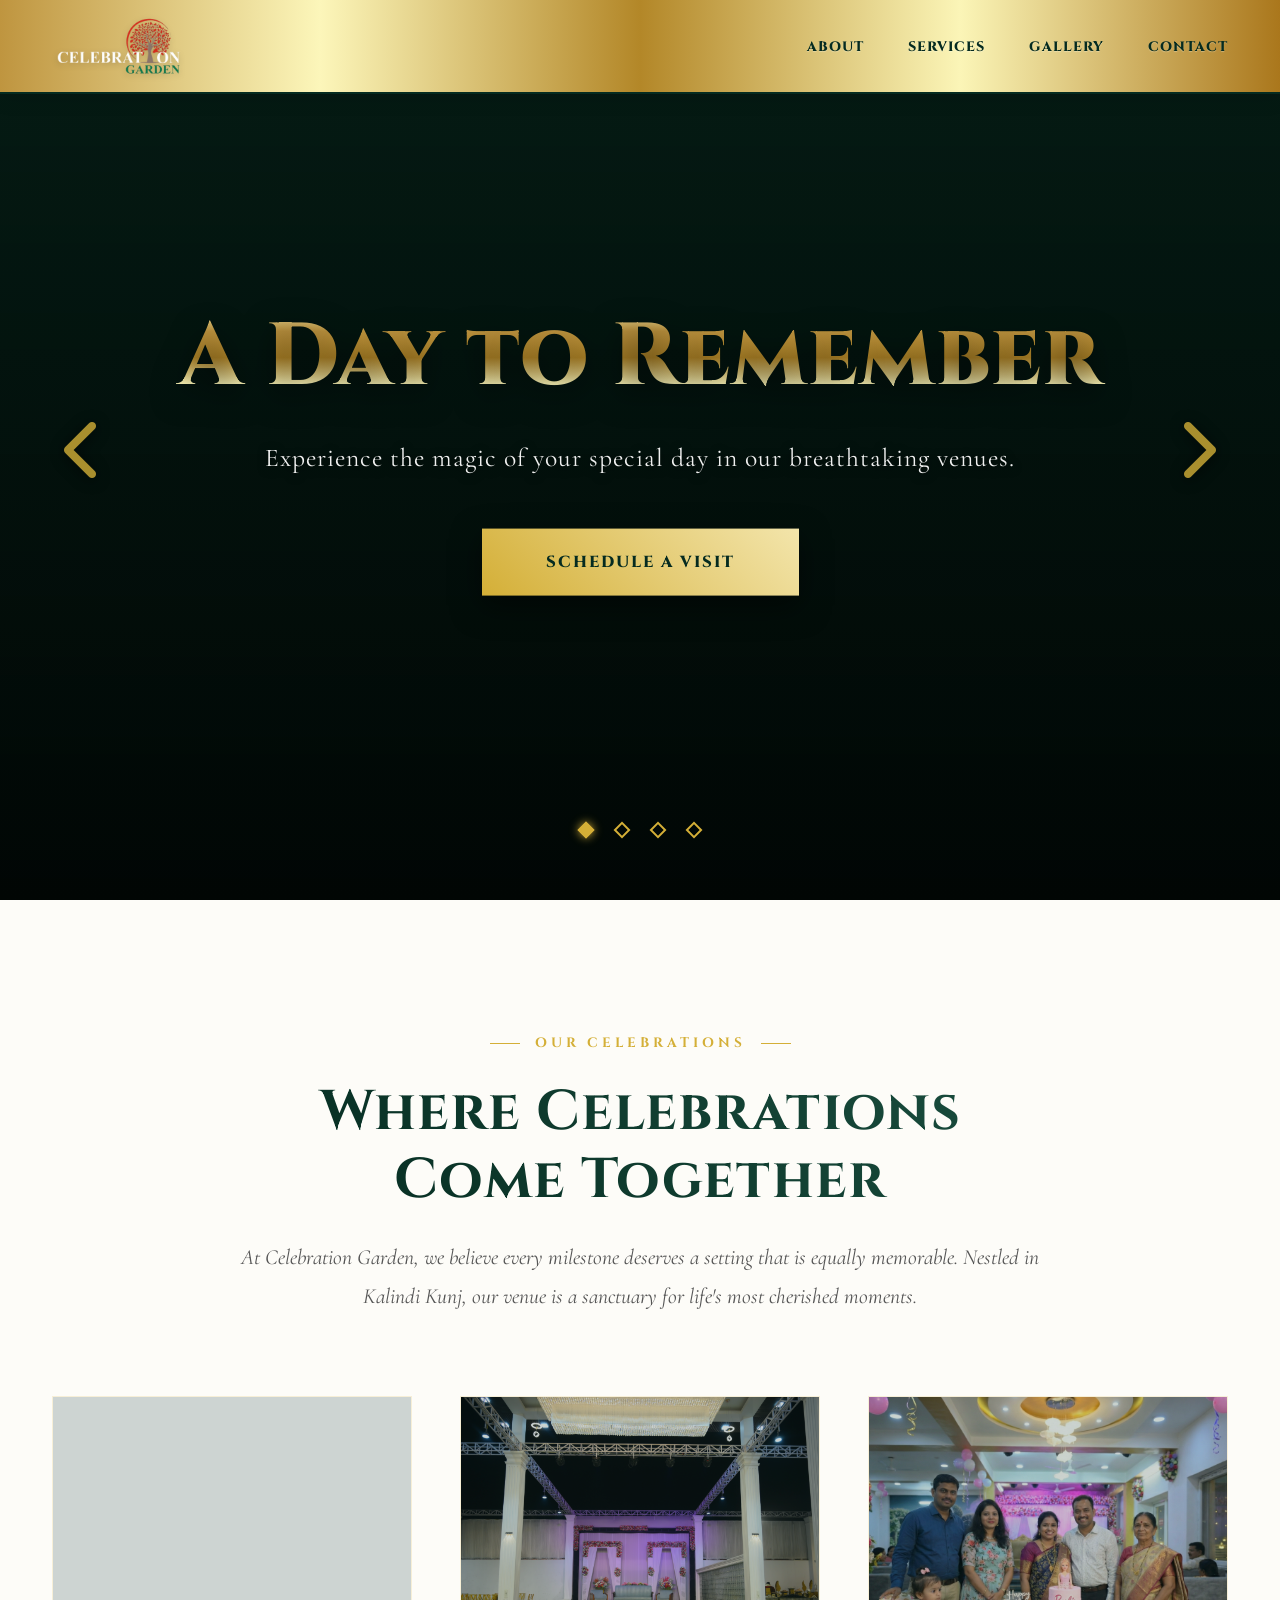
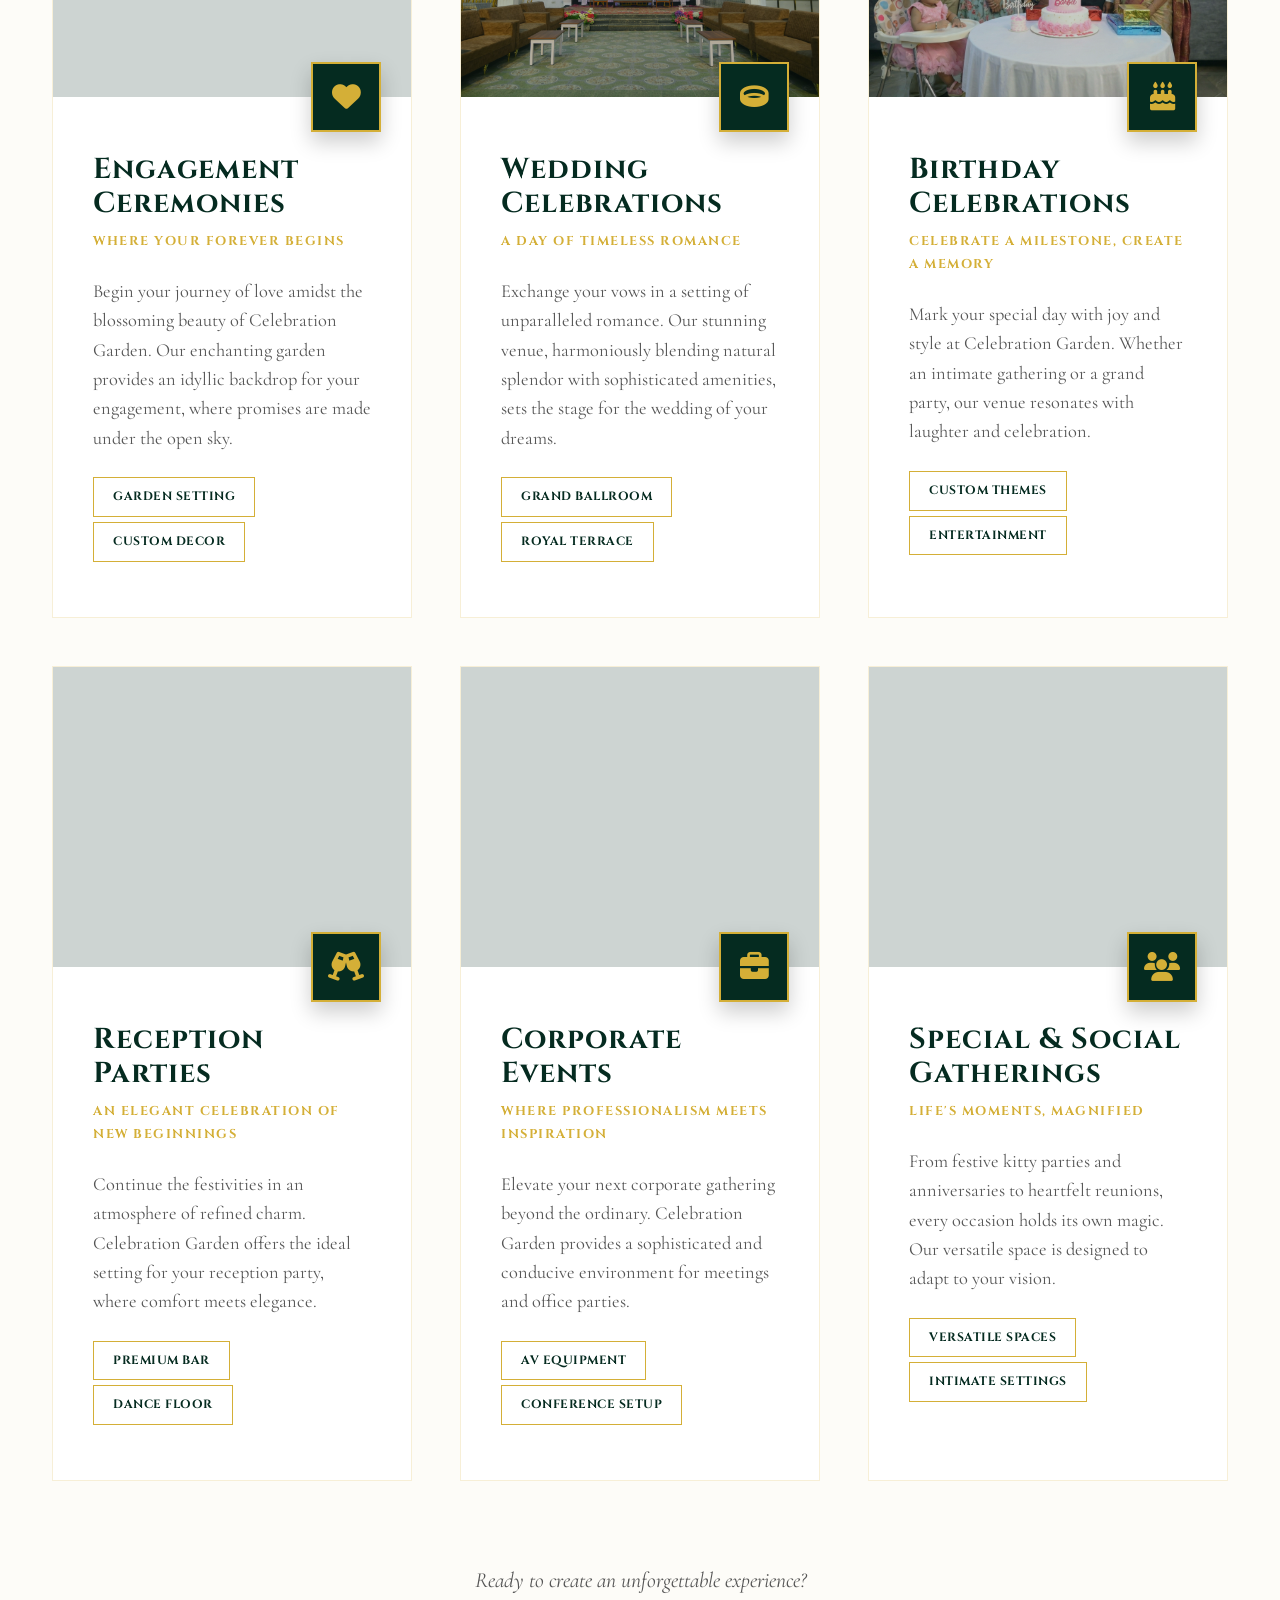
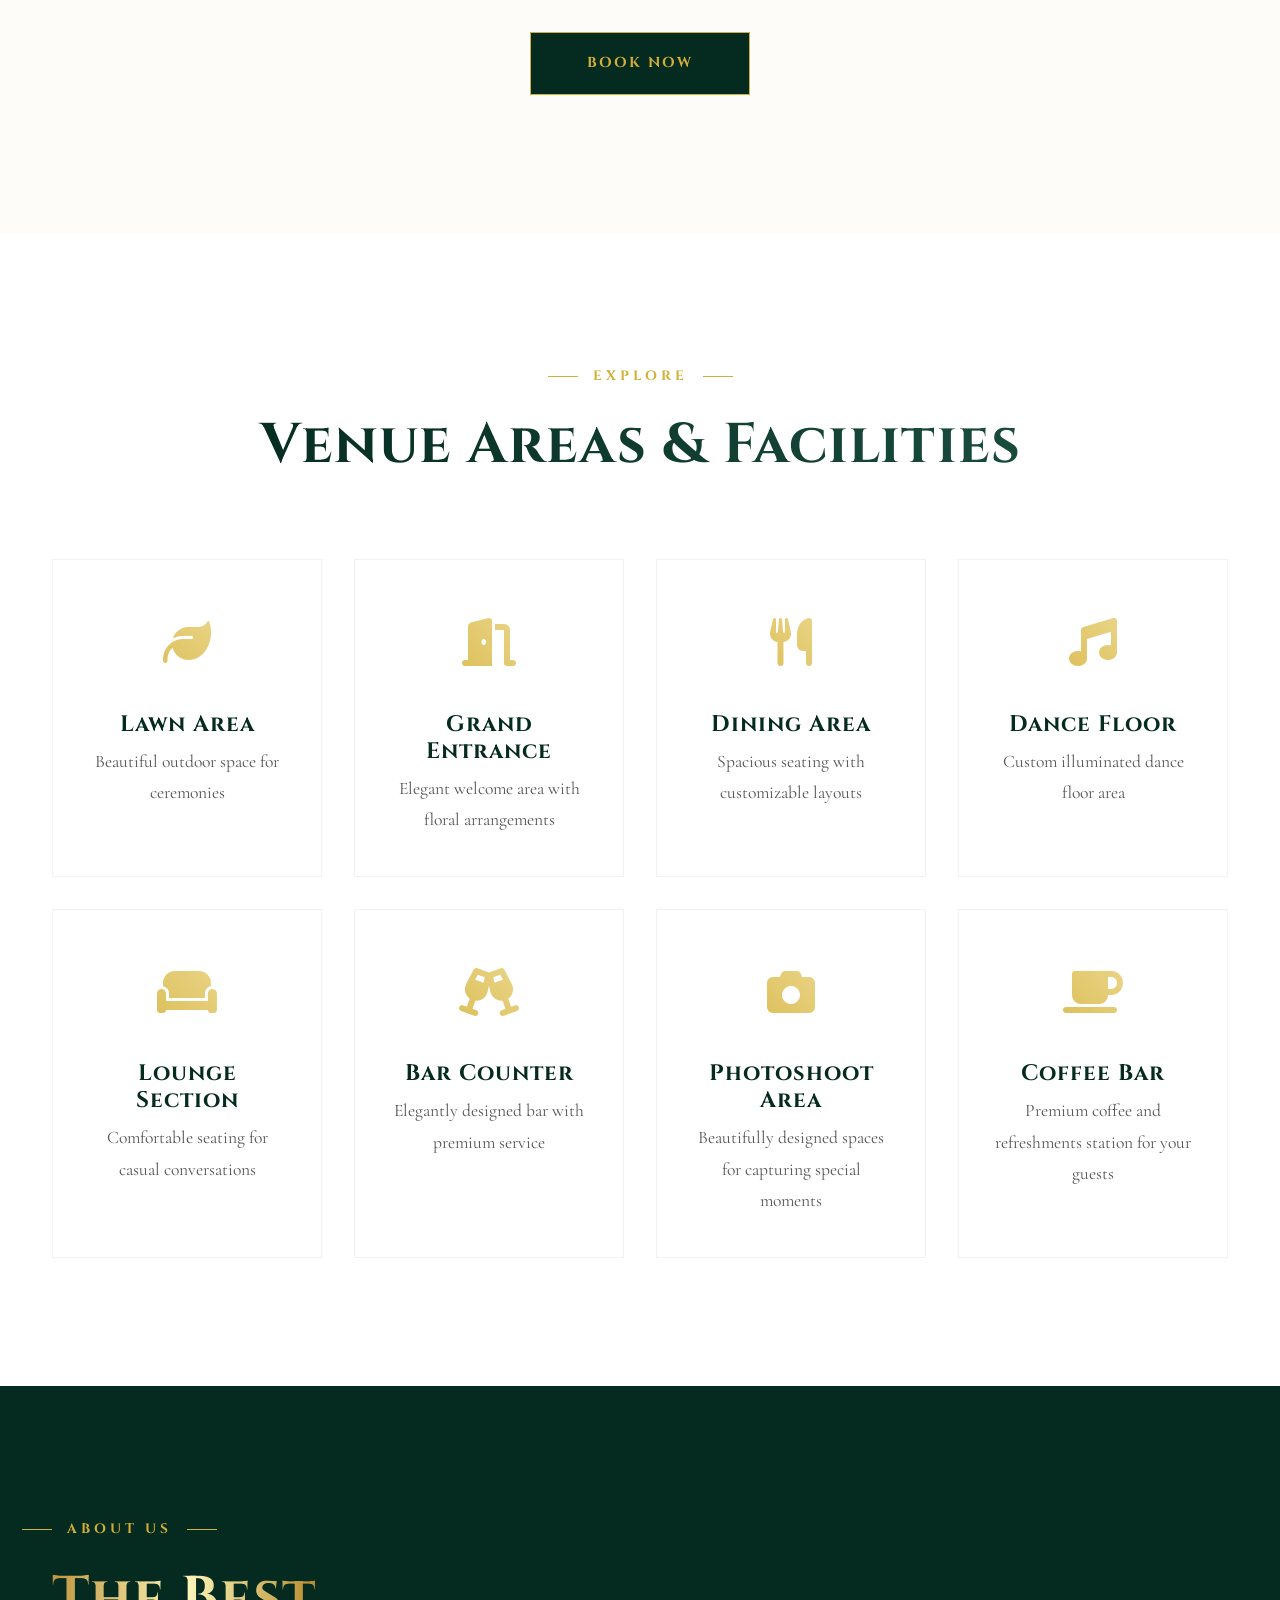
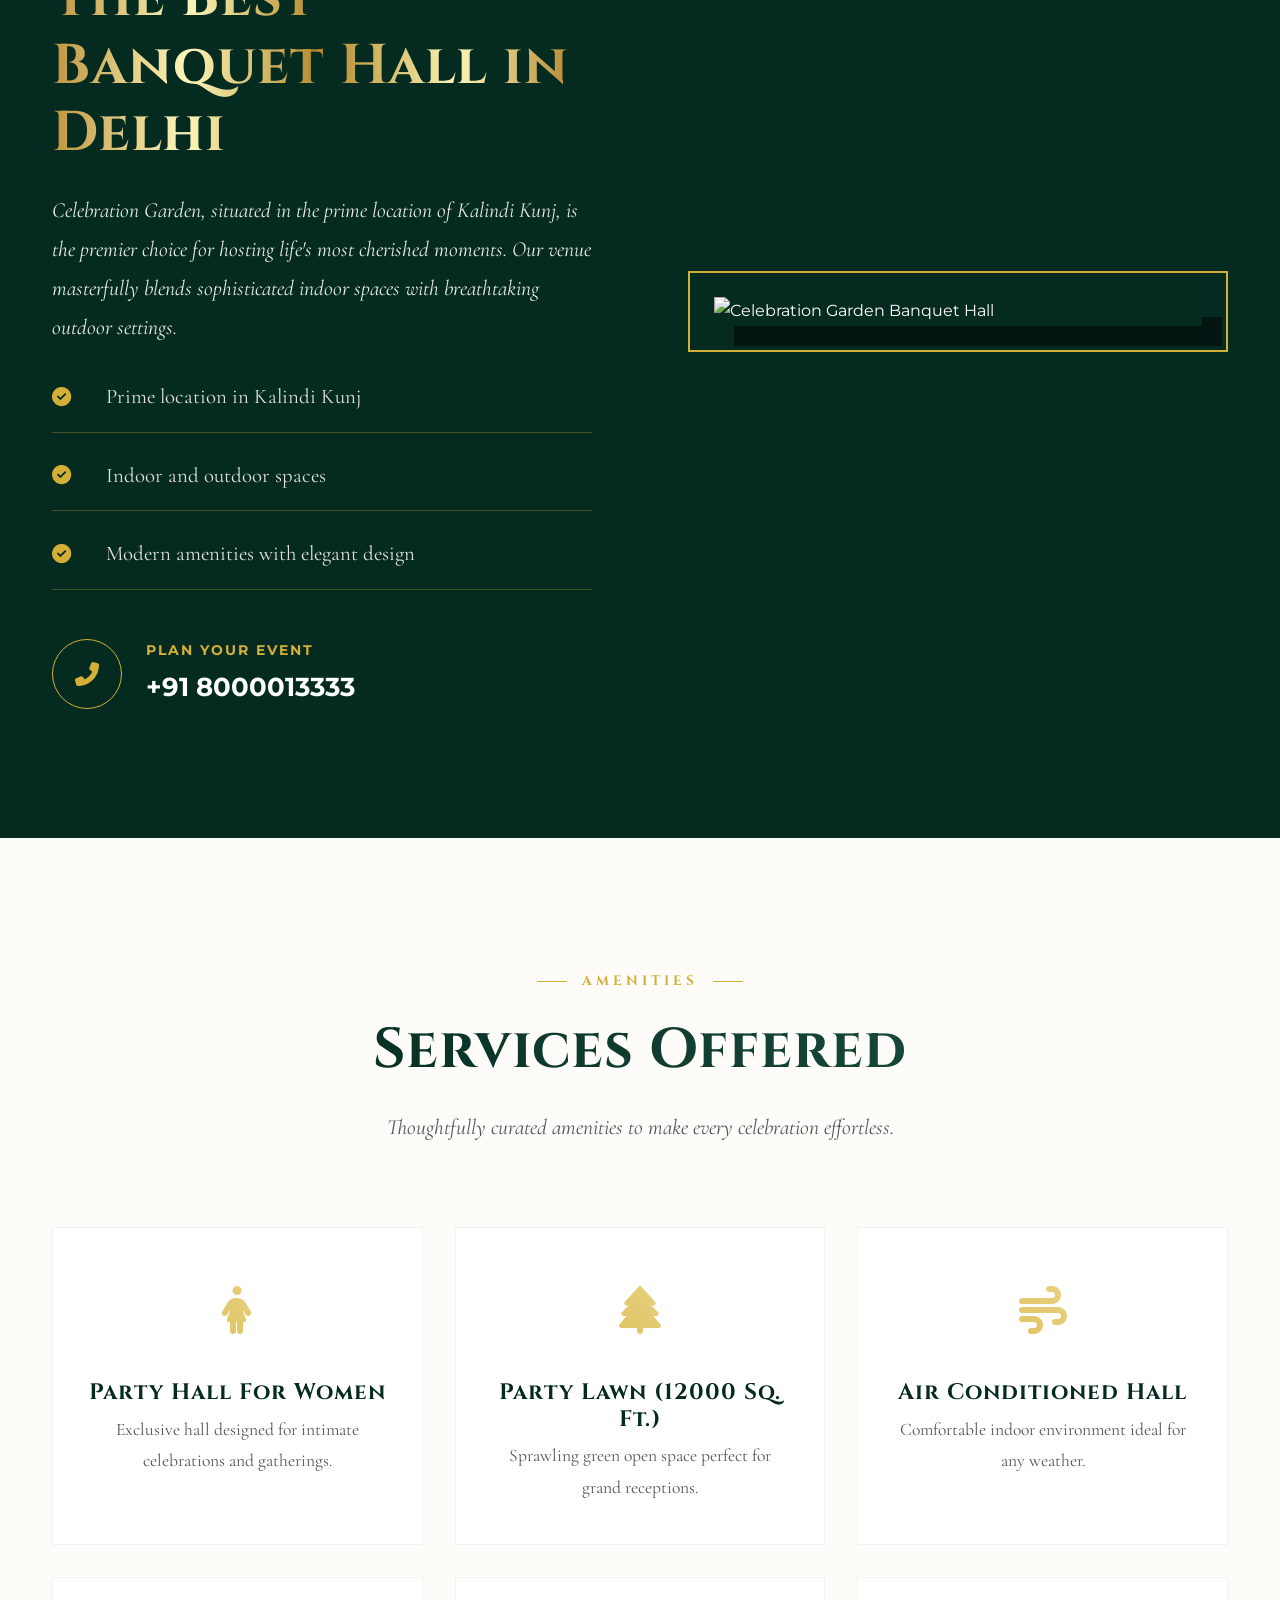
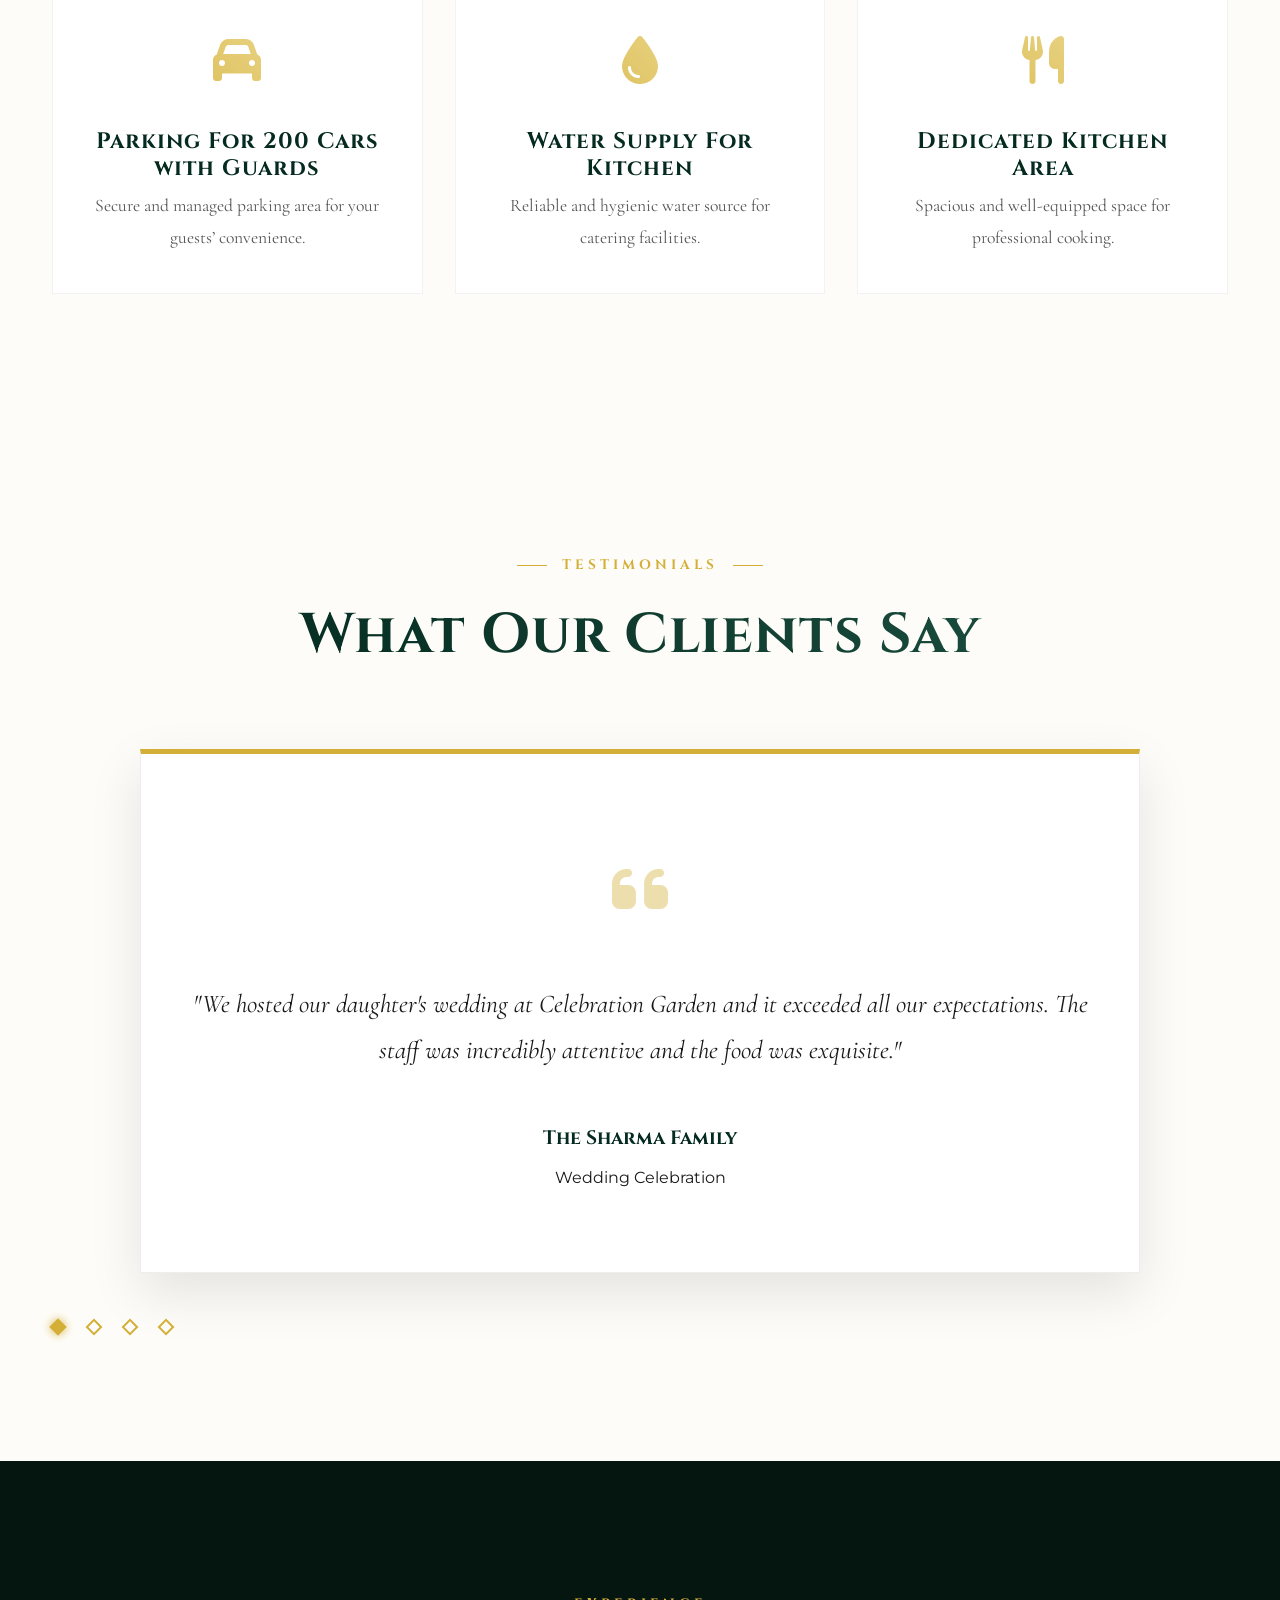
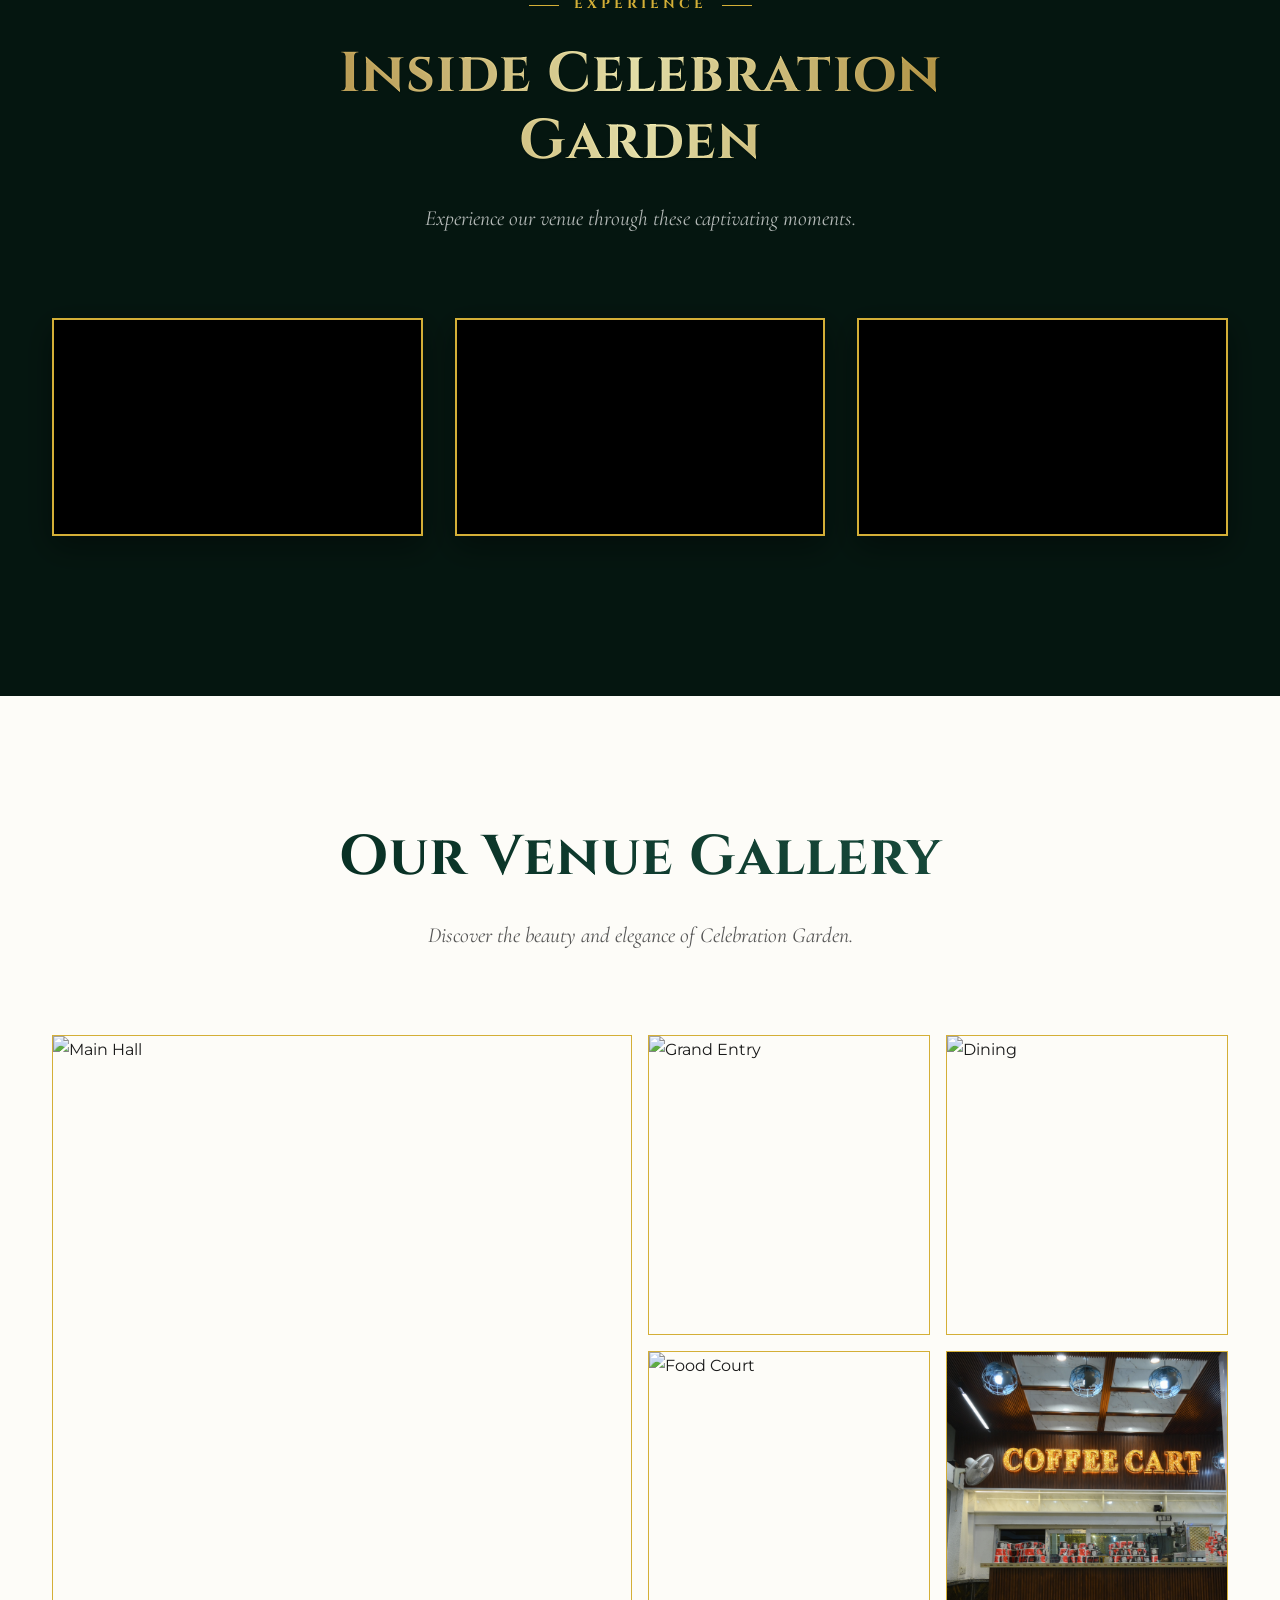
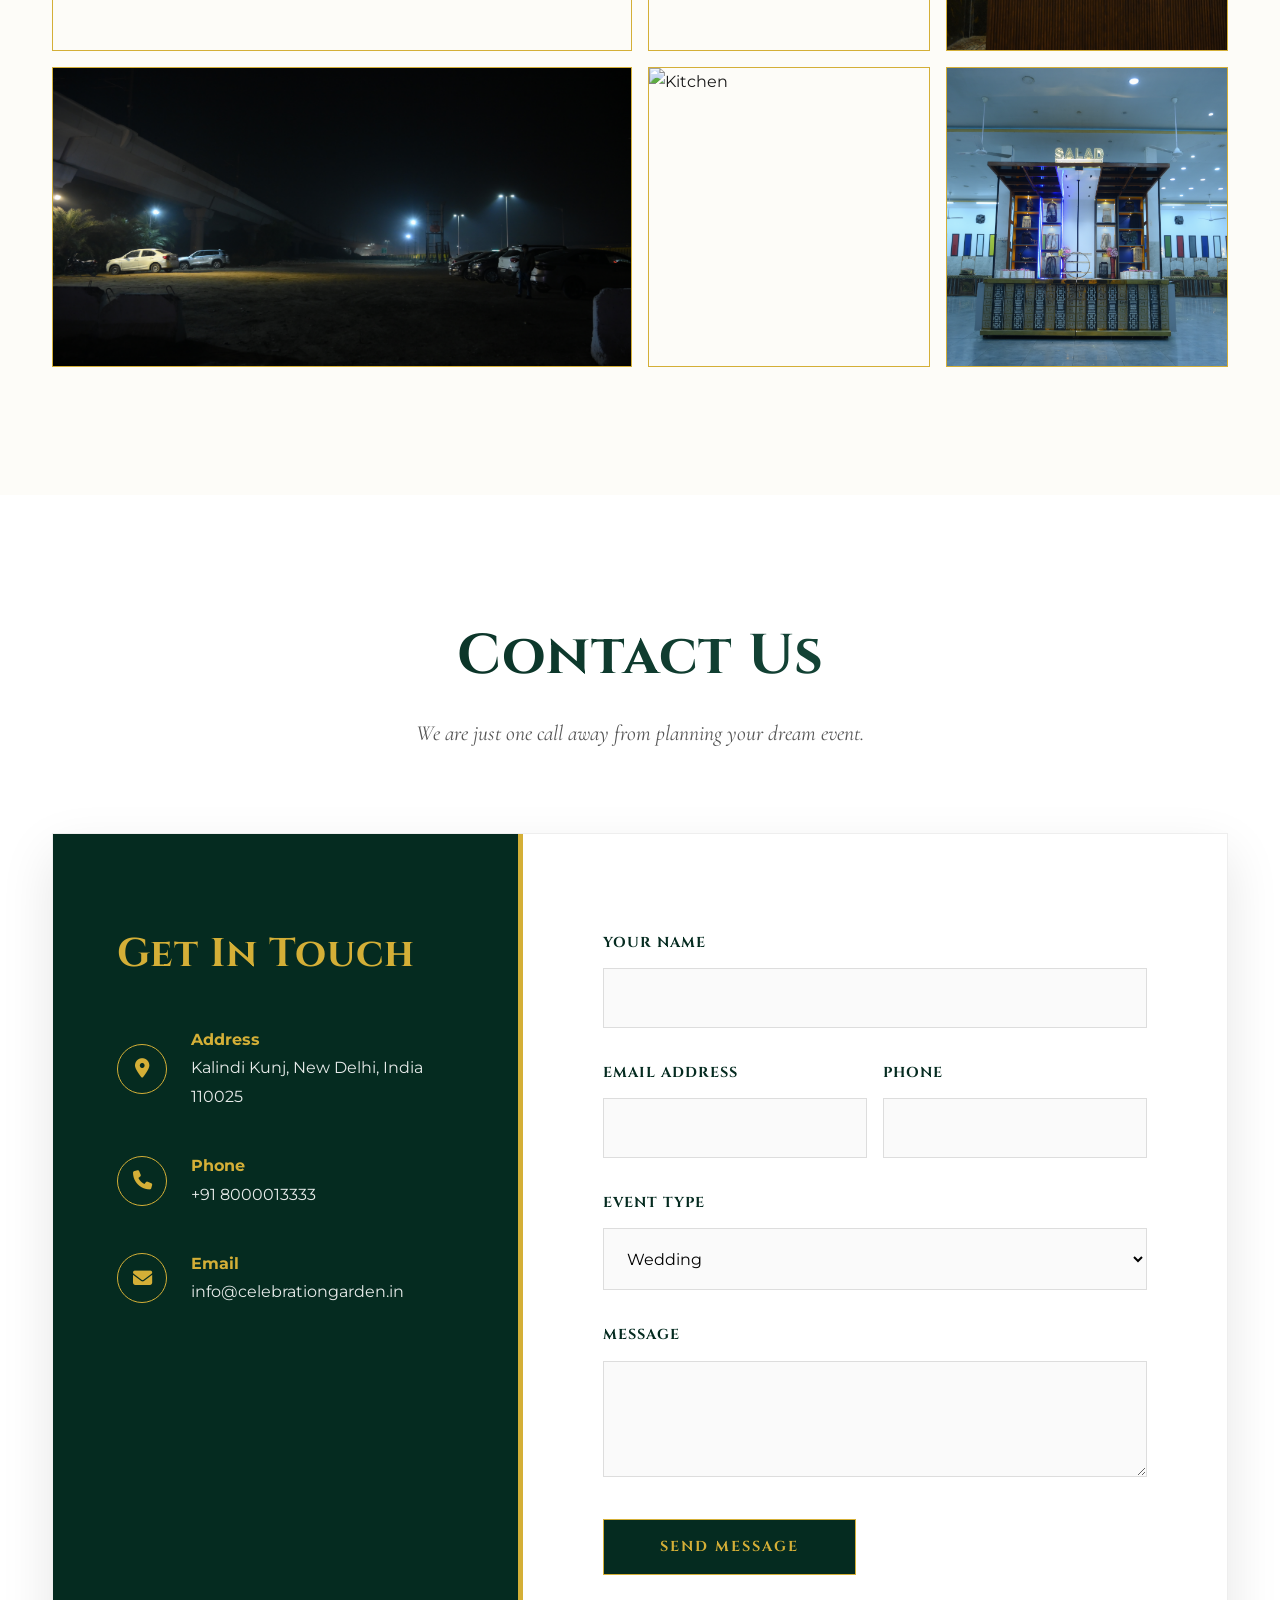
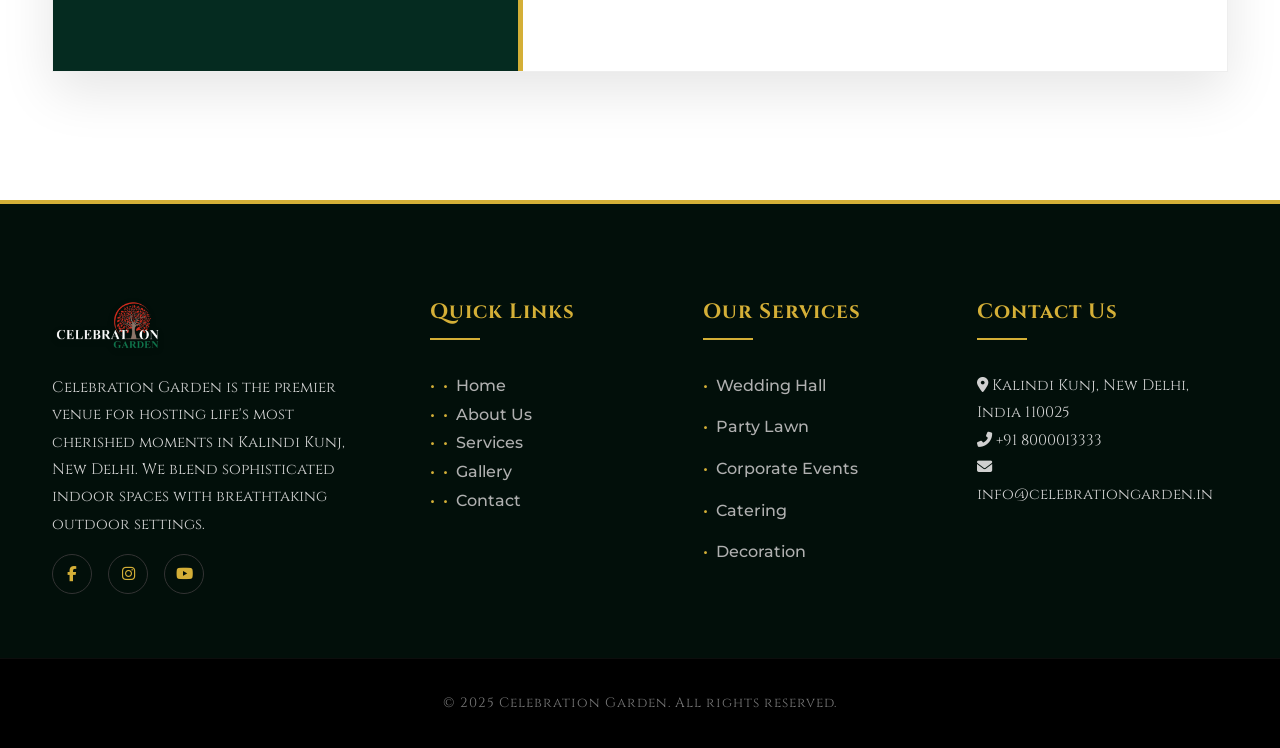
==== commit e6f63dfc: "changes" ====
--- a/index.html
+++ b/index.html
@@ -5,10 +5,8 @@
     <meta name="viewport" content="width=device-width, initial-scale=1.0">
     <title>Home - Celebration Garden</title>
     
-    <!-- Fonts -->
     <link rel="preconnect" href="https://fonts.googleapis.com">
     <link rel="preconnect" href="https://fonts.gstatic.com" crossorigin>
-    <!-- Cinzel for Royal Headings, Cormorant for Elegance, Montserrat for Body -->
     <link href="https://fonts.googleapis.com/css2?family=Cinzel:wght@400;500;600;700;800;900&family=Cormorant+Garamond:ital,wght@0,400;0,600;0,700;1,400&family=Montserrat:wght@300;400;500;600&display=swap" rel="stylesheet">
     <link rel="stylesheet" href="https://cdnjs.cloudflare.com/ajax/libs/font-awesome/6.4.0/css/all.min.css">
 
@@ -159,15 +157,20 @@
         
         .btn:hover::before { width: 100%; }
 
-        /* --- 3. NAVIGATION --- */
+        /* --- 3. NAVIGATION --- *//* --- 3. NAVIGATION --- */
         .navbar {
             position: fixed;
             top: 0; left: 0; width: 100%;
-            background: rgba(255, 255, 255, 0.98);
+            
+            /* CHANGE: Replaced solid color with metallic gold gradient */
+            background: linear-gradient(to right, #bf953f, #fcf6ba, #b38728, #fbf5b7, #aa771c);
+            
             z-index: 1000;
-            padding: 1.2rem 0;
-            box-shadow: 0 2px 20px rgba(0,0,0,0.05);
-            border-bottom: 2px solid var(--color-secondary);
+            padding: 1rem 0;
+            box-shadow: 0 2px 20px rgba(0,0,0,0.15); /* Slightly stronger shadow for depth */
+            
+            /* Keep border dark green for definition */
+            border-bottom: 2px solid var(--color-primary);
         }
 
         .nav-container {
@@ -177,41 +180,57 @@
         }
 
         .logo {
-            font-family: var(--font-heading);
-            font-size: 1.8rem;
-            font-weight: 800;
-            color: var(--color-primary);
-            text-transform: uppercase;
-            letter-spacing: 2px;
-        }
-        
-        .logo span { 
-            color: var(--color-secondary); 
-            background: linear-gradient(to right, #bf953f, #aa771c);
-            -webkit-background-clip: text;
-            -webkit-text-fill-color: transparent;
+            display: flex;
+            align-items: center;
+        }
+
+        .logo img {
+            height: 60px; 
+            width: auto;
+            object-fit: contain;
+            /* Optional: Adds a slight drop shadow to the logo so it pops off the gradient background */
+            filter: drop-shadow(0 2px 3px rgba(0,0,0,0.2));
         }
 
         .nav-links a {
             font-family: var(--font-heading);
             font-size: 0.85rem;
-            font-weight: 700;
+            font-weight: 800; /* Made slightly bolder for better readability on gradient */
+            
+            /* Keep text Dark Green so it is readable on gold */
             color: var(--color-primary);
+            
             text-transform: uppercase;
             letter-spacing: 1px;
             margin-left: 2.5rem;
             position: relative;
+            text-shadow: 0 1px 1px rgba(255,255,255,0.3); /* Slight light shadow to help text pop */
         }
         
         .nav-links a::after {
             content: '';
             position: absolute;
             bottom: -5px; left: 0; width: 0%; height: 2px;
-            background: var(--color-secondary);
+            
+            /* Keep underline Dark Green */
+            background: var(--color-primary);
+            
             transition: var(--transition);
         }
 
         .nav-links a:hover::after { width: 100%; }
+
+        /* Mobile adjustment for logo on gold header */
+        @media (max-width: 768px) {
+            .logo img {
+                height: 45px;
+            }
+             .nav-links {
+                 /* Ensure mobile menu background also gets the gradient if it drops down */
+                 background: linear-gradient(to right, #bf953f, #fcf6ba, #b38728, #fbf5b7, #aa771c);
+                 padding-bottom: 1rem; /* Add some padding if it wraps */
+            }
+        }
 
         /* --- 4. HERO SLIDER --- */
         .hero-slider {
@@ -874,6 +893,18 @@
         }
         .footer-links a:hover { color: var(--color-secondary); padding-left: 5px; }
 
+        /* Style for plain text list items in footer */
+        .footer-links li {
+            font-family: var(--font-body);
+            font-size: 1rem;
+            font-weight: 500;
+            display: flex; align-items: center; gap: 8px;
+        }
+        .footer-links li::before {
+            content: '•';
+            color: var(--color-secondary);
+        }
+
         .copyright {
             background: #000;
             padding: 2rem 0;
@@ -963,15 +994,19 @@
             
             .modal-content { padding: 2rem; margin: 20px auto; width: 95%; }
             .modal-tab-btn { padding: 0.4rem 0.8rem; font-size: 0.75rem; margin-bottom: 5px; }
+            
+            /* Logo adjustment for mobile */
+            .logo img { height: 45px; }
         }
     </style>
 </head>
 <body>
 
-    <!-- NAVIGATION -->
     <nav class="navbar">
         <div class="container nav-container">
-            <a href="#" class="logo">Celebration<span>Garden</span></a>
+            <a href="#" class="logo">
+                <img src="assets/image/celebration-logo.png.png" alt="Celebration Garden">
+            </a>
             <div class="nav-links">
                 <a href="#about">About</a>
                 <a href="#events">Services</a>
@@ -981,9 +1016,7 @@
         </div>
     </nav>
 
-    <!-- HERO SLIDER -->
     <section class="hero-slider">
-        <!-- Slide 1 - Video -->
         <div class="slide active video-slide">
             <div class="video-container">
                 <div class="vimeo-wrapper">
@@ -997,7 +1030,6 @@
             </div>
         </div>
 
-        <!-- Slide 2 -->
         <div class="slide" style="background-image: url('assets/image/entrance\ \(6\).JPG');">
             <div class="slide-content">
                 <h1 class="slide-title">Elegant Celebrations</h1>
@@ -1006,7 +1038,6 @@
             </div>
         </div>
 
-        <!-- Slide 3 -->
         <div class="slide" style="background-image: url('assets/image/entrance\ \(2\).JPG');">
             <div class="slide-content">
                 <h1 class="slide-title">Exquisite Culinary</h1>
@@ -1015,7 +1046,6 @@
             </div>
         </div>
 
-        <!-- Slide 4 -->
         <div class="slide" style="background-image: url('assets/image/DSC_6644.JPG');">
             <div class="slide-content">
                 <h1 class="slide-title">Memorable Moments</h1>
@@ -1037,7 +1067,6 @@
         </div>
     </section>
 
-    <!-- EVENTS / CELEBRATIONS SECTION -->
     <section id="events" class="section-padding bg-alt">
         <div class="container">
             <div class="section-header">
@@ -1047,7 +1076,6 @@
             </div>
 
             <div class="events-grid">
-                <!-- Engagement -->
                 <div class="event-card">
                     <div class="event-image" style="background-image: url('assets/image/photoarea1.JPG');">
                         <div class="event-icon"><i class="fas fa-heart"></i></div>
@@ -1063,7 +1091,6 @@
                     </div>
                 </div>
 
-                <!-- Wedding -->
                 <div class="event-card">
                     <div class="event-image" style="background-image: url('assets/image/Hall11.JPG');">
                         <div class="event-icon"><i class="fas fa-ring"></i></div>
@@ -1079,7 +1106,6 @@
                     </div>
                 </div>
 
-                <!-- Birthday -->
                 <div class="event-card">
                     <div class="event-image" style="background-image: url('assets/image/Gemini_Generated_Image_r6bpglr6bpglr6bp.png');">
                         <div class="event-icon"><i class="fas fa-birthday-cake"></i></div>
@@ -1095,7 +1121,6 @@
                     </div>
                 </div>
 
-                <!-- Reception -->
                 <div class="event-card">
                     <div class="event-image" style="background-image: url('assets/image/DSC_6679.JPG');">
                         <div class="event-icon"><i class="fas fa-glass-cheers"></i></div>
@@ -1111,7 +1136,6 @@
                     </div>
                 </div>
 
-                <!-- Corporate -->
                 <div class="event-card">
                     <div class="event-image" style="background-image: url('assets/image/photoarea4.JPG');">
                         <div class="event-icon"><i class="fas fa-briefcase"></i></div>
@@ -1127,7 +1151,6 @@
                     </div>
                 </div>
 
-                <!-- Special -->
                 <div class="event-card">
                     <div class="event-image" style="background-image: url('assets/image/Food\ \(3\).JPG');">
                         <div class="event-icon"><i class="fas fa-users"></i></div>
@@ -1151,7 +1174,6 @@
         </div>
     </section>
 
-    <!-- VENUE AREAS GRID -->
     <section class="section-padding">
         <div class="container">
             <div class="section-header">
@@ -1220,7 +1242,6 @@
         </div>
     </section>
 
-    <!-- ABOUT SECTION -->
     <section id="about" class="about-section section-padding">
         <div class="container">
             <div class="about-grid">
@@ -1259,7 +1280,6 @@
         </div>
     </section>
 
-    <!-- SERVICES OFFERED (List) -->
     <section class="section-padding bg-alt">
         <div class="container">
             <div class="section-header">
@@ -1315,7 +1335,6 @@
         </div>
     </section>
 
-    <!-- TESTIMONIALS -->
     <section class="section-padding testimonials">
         <div class="container">
             <div class="section-header">
@@ -1324,28 +1343,24 @@
             </div>
             
             <div class="testimonial-carousel">
-                <!-- Slide 1 -->
                 <div class="testimonial-slide active">
                     <div class="quote-icon"><i class="fas fa-quote-left"></i></div>
                     <p class="testimonial-text">"We hosted our daughter's wedding at Celebration Garden and it exceeded all our expectations. The staff was incredibly attentive and the food was exquisite."</p>
                     <span class="author-name">The Sharma Family</span>
                     <span>Wedding Celebration</span>
                 </div>
-                <!-- Slide 2 -->
                 <div class="testimonial-slide">
                     <div class="quote-icon"><i class="fas fa-quote-left"></i></div>
                     <p class="testimonial-text">"The Grand Ballroom was everything we dreamed of. The crystal chandeliers and elegant decor created a magical atmosphere!"</p>
                     <span class="author-name">Priya & Raj</span>
                     <span>Wedding Reception</span>
                 </div>
-                <!-- Slide 3 -->
                 <div class="testimonial-slide">
                     <div class="quote-icon"><i class="fas fa-quote-left"></i></div>
                     <p class="testimonial-text">"Celebration Garden made our corporate gala an unforgettable success. The team's attention to detail ensured everything ran smoothly."</p>
                     <span class="author-name">Tech Innovations Ltd.</span>
                     <span>Corporate Gala</span>
                 </div>
-                <!-- Slide 4 -->
                 <div class="testimonial-slide">
                     <div class="quote-icon"><i class="fas fa-quote-left"></i></div>
                     <p class="testimonial-text">"Our anniversary celebration was perfect! The intimate setting and personalized service made our 25th anniversary truly memorable."</p>
@@ -1354,7 +1369,6 @@
                 </div>
             </div>
             
-            <!-- Simple dots for testimonials -->
             <div class="slider-nav" style="position: relative; margin-top: 3rem; bottom: auto;">
                 <div class="slider-dot active" onclick="showTestimonial(0)"></div>
                 <div class="slider-dot" onclick="showTestimonial(1)"></div>
@@ -1364,7 +1378,6 @@
         </div>
     </section>
 
-    <!-- VIDEO GALLERY - REFINED CINEMATIC TRIO -->
     <section class="section-padding" id="video-section">
         <div class="container">
             <div class="section-header">
@@ -1374,17 +1387,14 @@
             </div>
             
             <div class="video-royal-container">
-                <!-- Left Video -->
                 <div class="video-frame side">
                     <div class="video-placeholder" data-src="https://www.youtube.com/embed/ODRK4c9fGbU?mute=1&modestbranding=1&rel=0&controls=0&autoplay=1&loop=1&playlist=ODRK4c9fGbU"></div>
                 </div>
                 
-                <!-- Center Video (Main) -->
                 <div class="video-frame center">
                      <div class="video-placeholder" data-src="https://www.youtube.com/embed/2YBQ0kEm6Dc?mute=1&modestbranding=1&rel=0&controls=0&autoplay=1&loop=1&playlist=2YBQ0kEm6Dc"></div>
                 </div>
                 
-                <!-- Right Video -->
                 <div class="video-frame side">
                      <div class="video-placeholder" data-src="https://www.youtube.com/embed/ODRK4c9fGbU?mute=1&modestbranding=1&rel=0&controls=0&autoplay=1&loop=1&playlist=ODRK4c9fGbU"></div>
                 </div>
@@ -1392,7 +1402,6 @@
         </div>
     </section>
 
-    <!-- IMAGE GALLERY COLLAGE -->
     <section id="gallery" class="section-padding bg-alt">
         <div class="container">
             <div class="section-header">
@@ -1437,7 +1446,6 @@
         </div>
     </section>
 
-    <!-- CONTACT SECTION -->
     <section id="contact" class="section-padding">
         <div class="container">
             <div class="section-header">
@@ -1507,22 +1515,21 @@
         </div>
     </section>
 
-    <!-- FOOTER -->
     <footer>
         <div class="container">
             <div class="footer-grid">
-                <!-- Col 1: Brand & About -->
                 <div class="footer-col footer-about">
-                    <a href="#" class="logo" style="display:block; margin-bottom:1.5rem;">Celebration<span>Garden</span></a>
+                    <a href="#" class="logo" style="display:block; margin-bottom:1.5rem;">
+                         <img src="assets/image/celebration-logo.png.png" alt="Celebration Garden" style="height: 50px;">
+                    </a>
                     <p>Celebration Garden is the premier venue for hosting life's most cherished moments in Kalindi Kunj, New Delhi. We blend sophisticated indoor spaces with breathtaking outdoor settings.</p>
-                    <div style="display: flex; gap: 1rem;">
+                    <div style="display: flex; gap: 1rem; margin-top: 1rem;">
                         <a href="#" style="width:40px; height:40px; border:1px solid #333; display:flex; align-items:center; justify-content:center; border-radius:50%; color:var(--color-secondary);"><i class="fab fa-facebook-f"></i></a>
                         <a href="#" style="width:40px; height:40px; border:1px solid #333; display:flex; align-items:center; justify-content:center; border-radius:50%; color:var(--color-secondary);"><i class="fab fa-instagram"></i></a>
                         <a href="#" style="width:40px; height:40px; border:1px solid #333; display:flex; align-items:center; justify-content:center; border-radius:50%; color:var(--color-secondary);"><i class="fab fa-youtube"></i></a>
                     </div>
                 </div>
 
-                <!-- Col 2: Quick Links -->
                 <div class="footer-col footer-links">
                     <h4>Quick Links</h4>
                     <ul>
@@ -1534,19 +1541,17 @@
                     </ul>
                 </div>
 
-                <!-- Col 3: Services -->
                 <div class="footer-col footer-links">
                     <h4>Our Services</h4>
                     <ul>
-                        <li><a href="#">Wedding Hall</a></li>
-                        <li><a href="#">Party Lawn</a></li>
-                        <li><a href="#">Corporate Events</a></li>
-                        <li><a href="#">Catering</a></li>
-                        <li><a href="#">Decoration</a></li>
+                        <li style="color: #b0b0b0; margin-bottom: 0.8rem;">Wedding Hall</li>
+                        <li style="color: #b0b0b0; margin-bottom: 0.8rem;">Party Lawn</li>
+                        <li style="color: #b0b0b0; margin-bottom: 0.8rem;">Corporate Events</li>
+                        <li style="color: #b0b0b0; margin-bottom: 0.8rem;">Catering</li>
+                        <li style="color: #b0b0b0; margin-bottom: 0.8rem;">Decoration</li>
                     </ul>
                 </div>
 
-                <!-- Col 4: Contact -->
                 <div class="footer-col footer-contact">
                     <h4>Contact Us</h4>
                     <ul>
@@ -1571,18 +1576,15 @@
         </div>
     </footer>
 
-    <!-- MODAL -->
     <div class="modal" id="galleryModal">
         <div class="modal-content">
             <button class="close-modal">&times;</button>
             <div class="modal-tabs" id="modalTabs">
-                <!-- Navigation tabs injected here via JS -->
-            </div>
+                </div>
             <h3 class="section-title" id="modalTitle" style="font-size: 2rem;">Area Title</h3>
             <p id="modalDesc">Description goes here.</p>
             <div class="modal-gallery" id="modalImages">
-                <!-- Images injected here -->
-            </div>
+                </div>
         </div>
     </div>
 
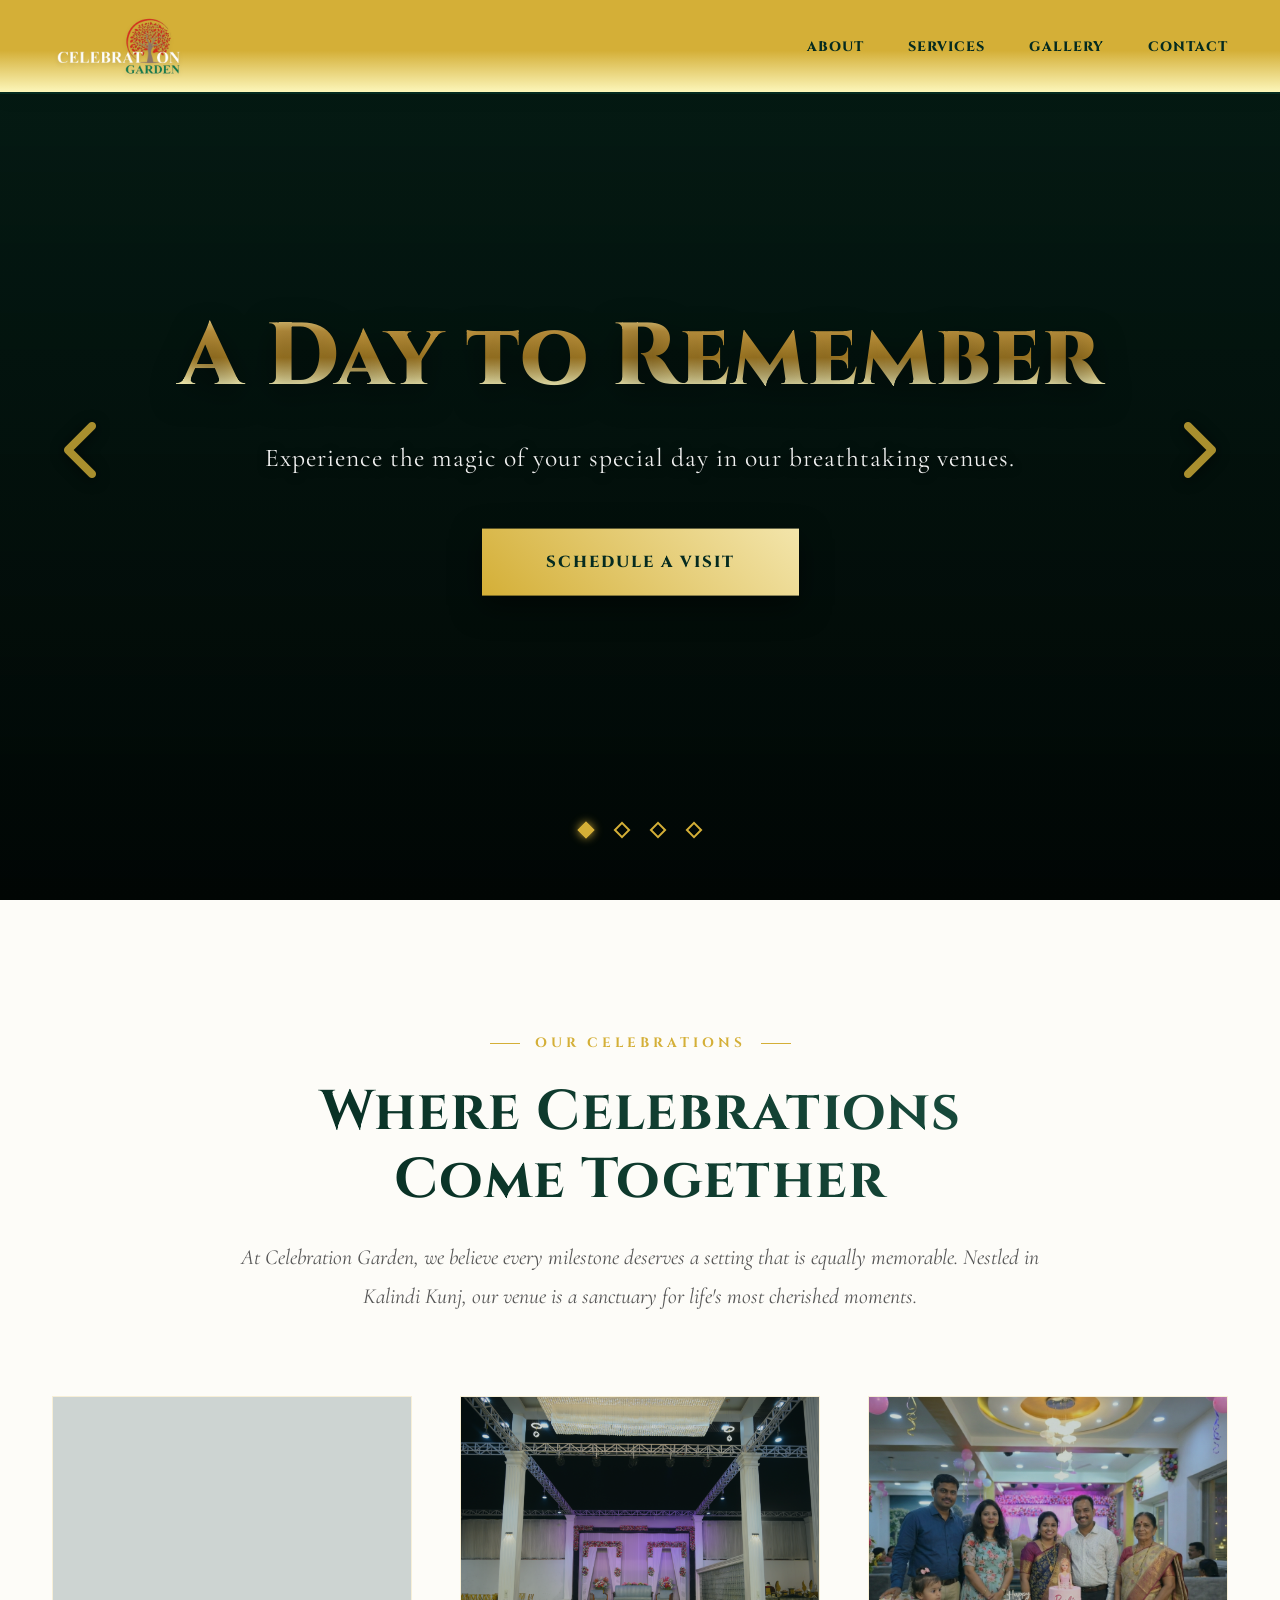
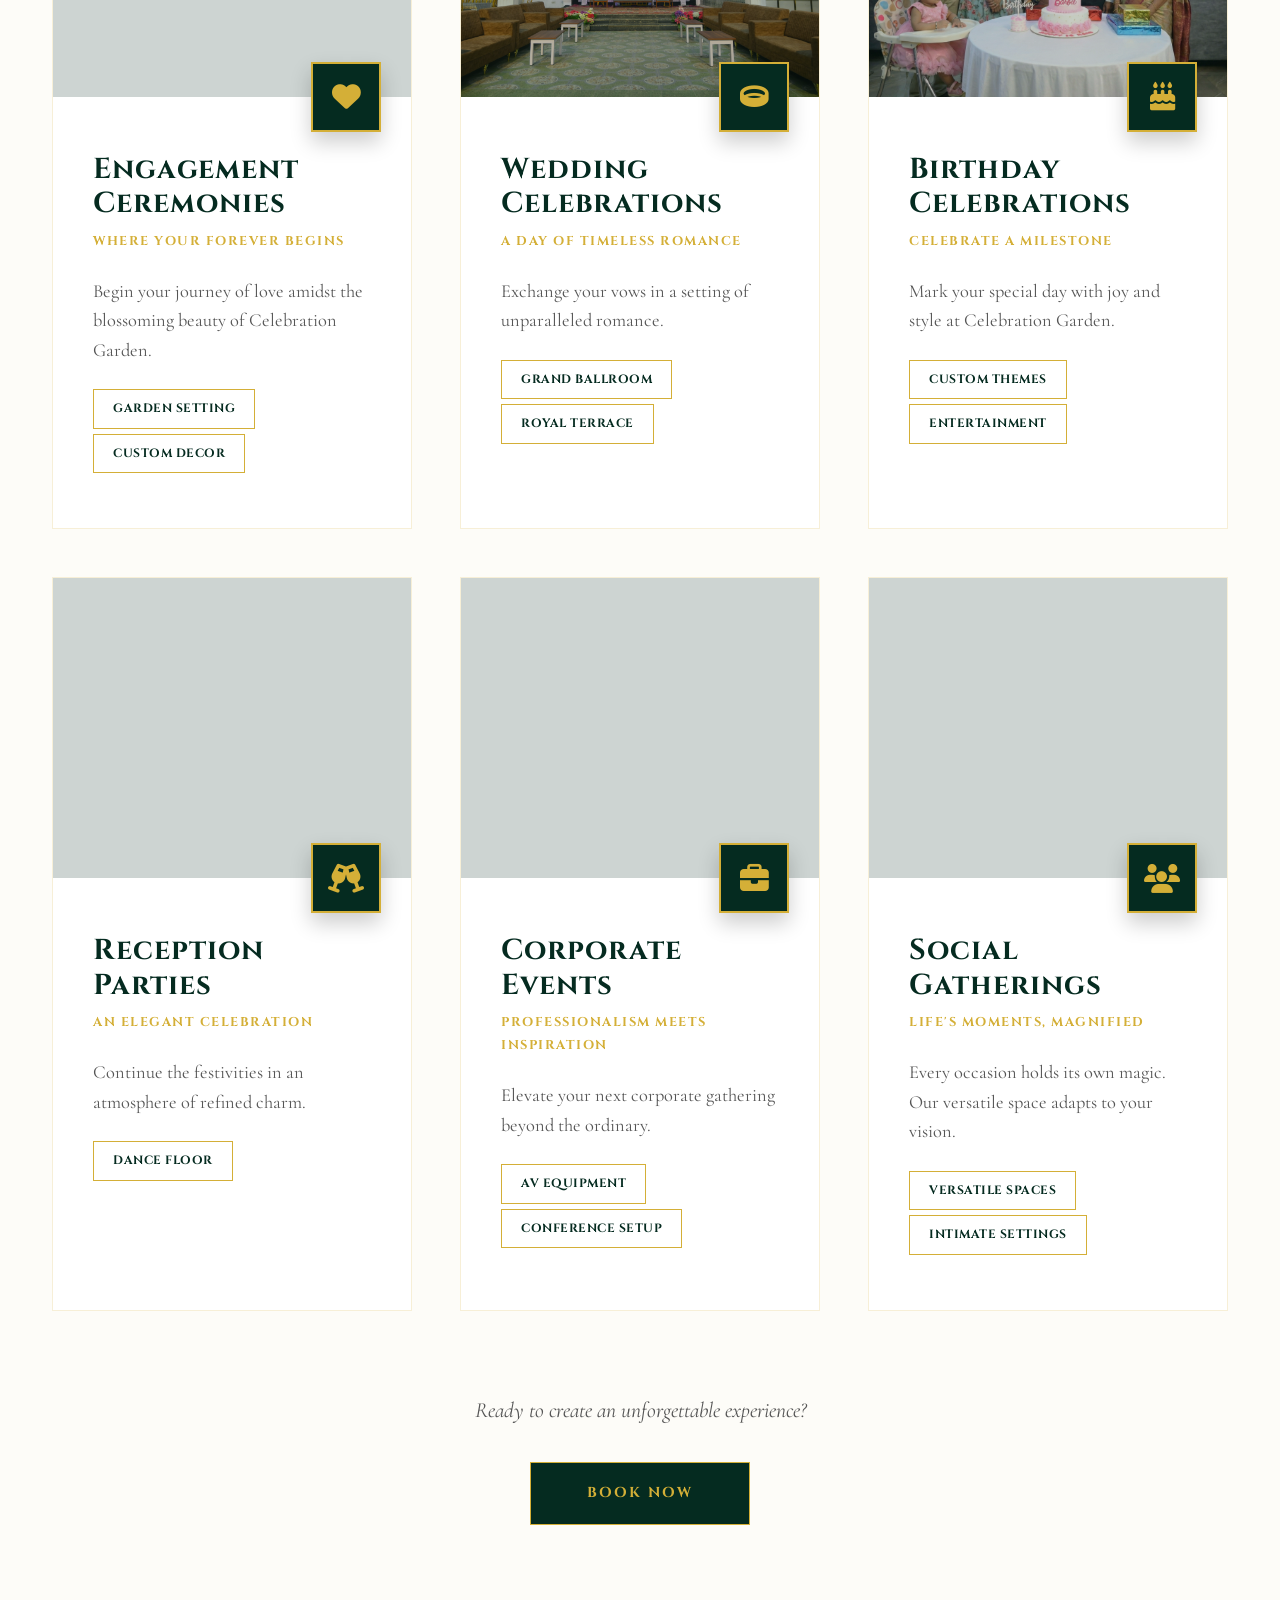
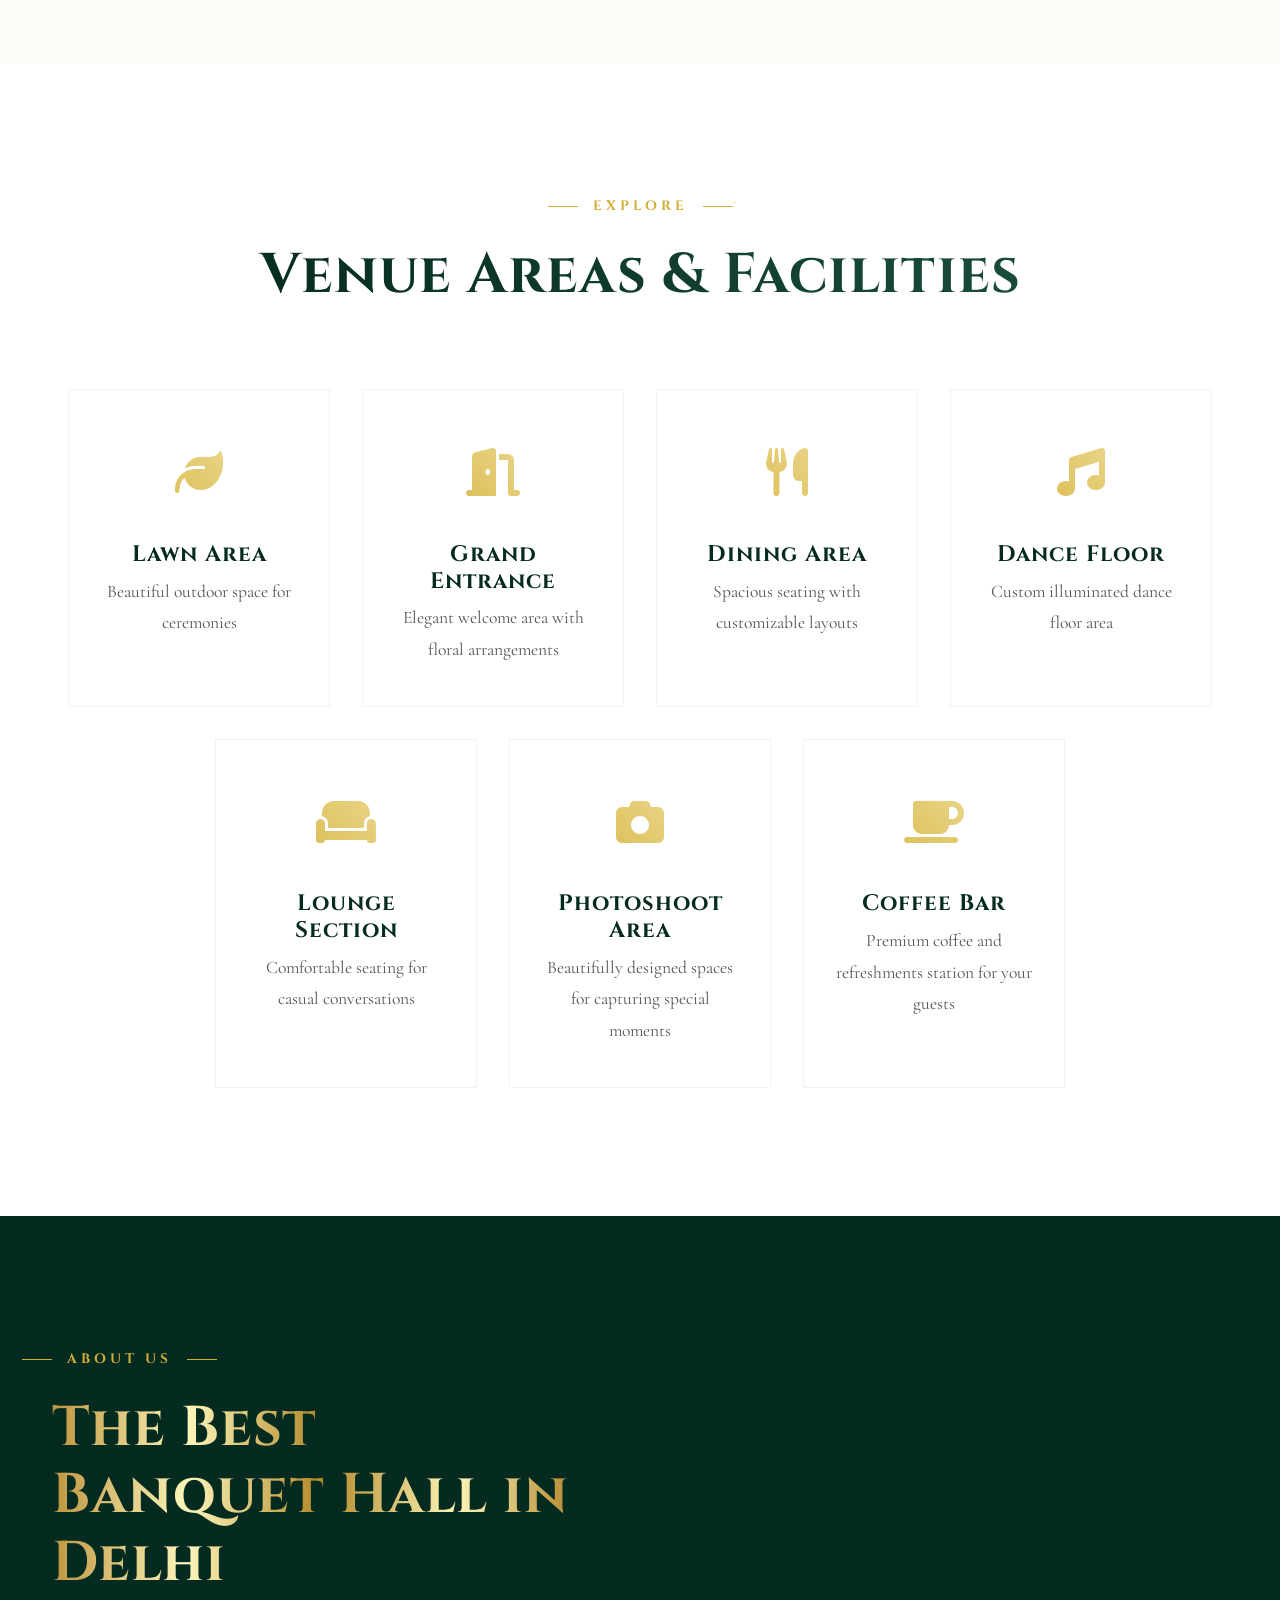
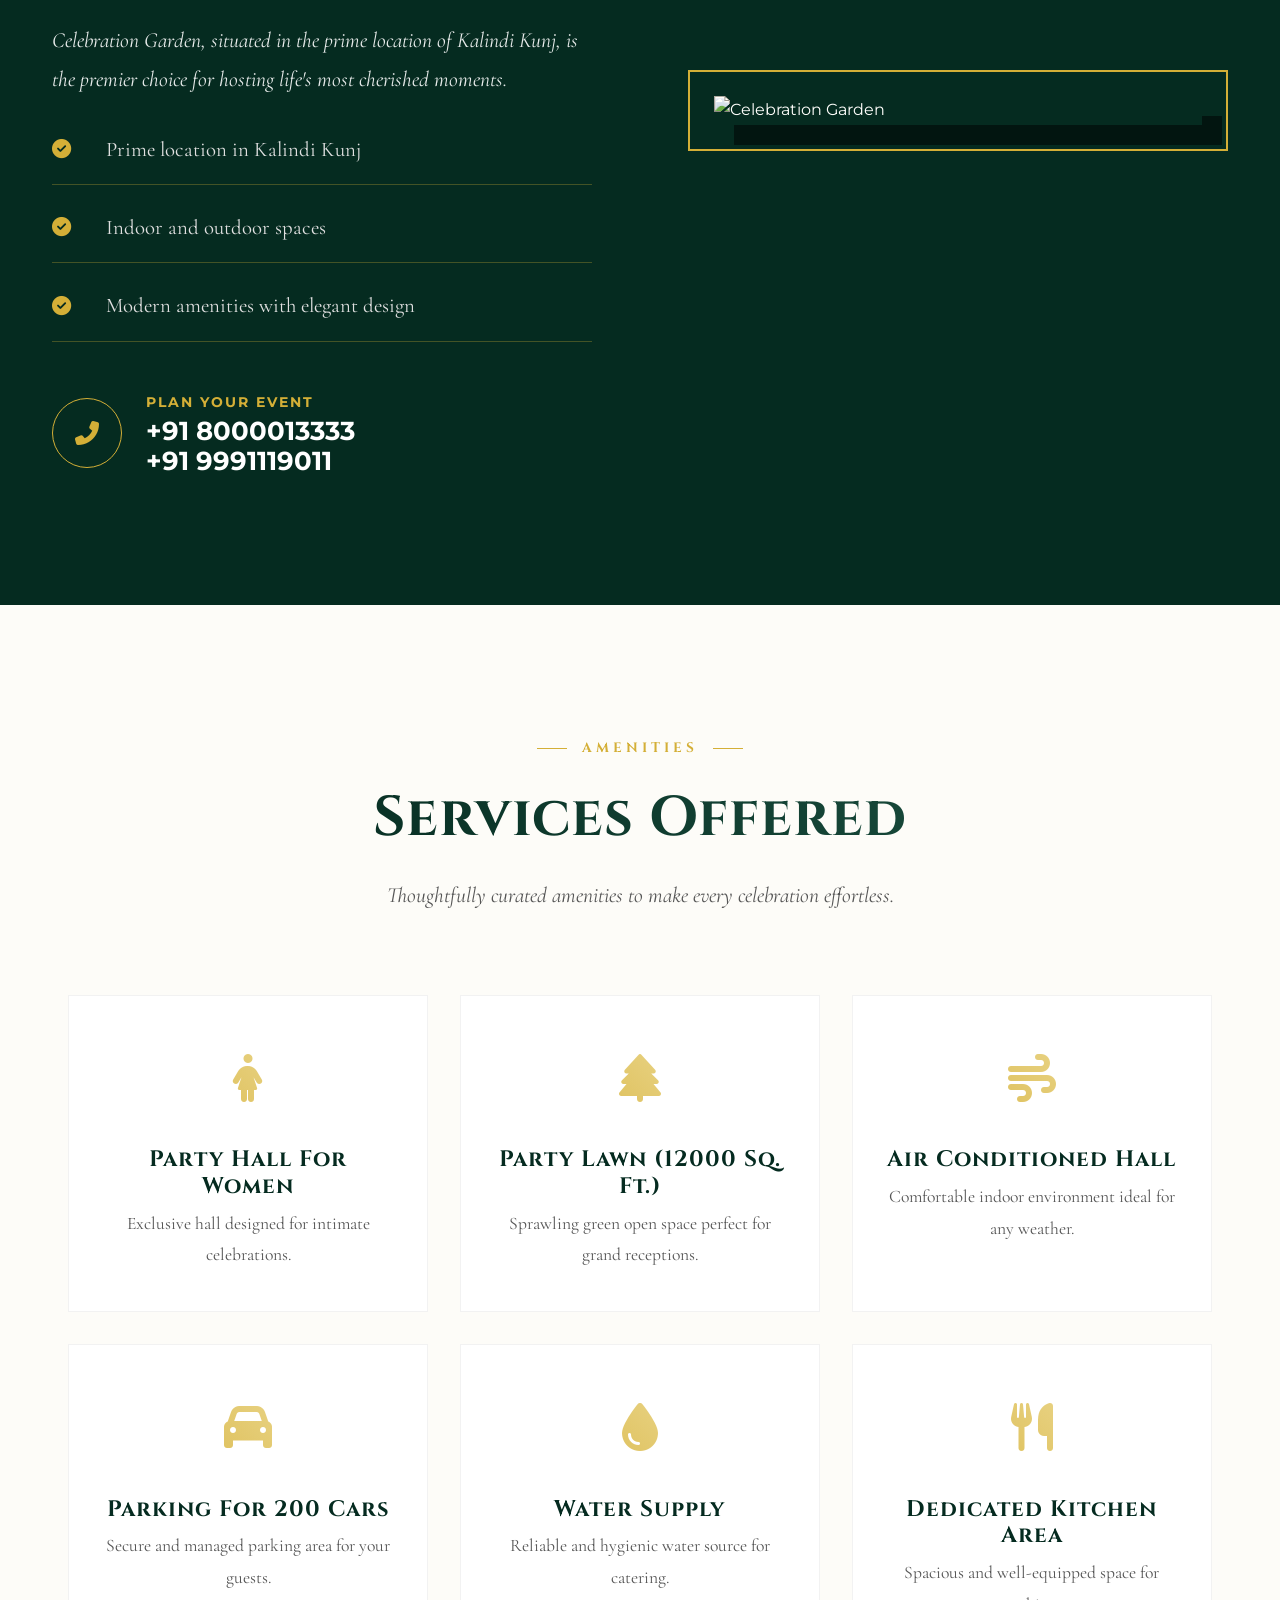
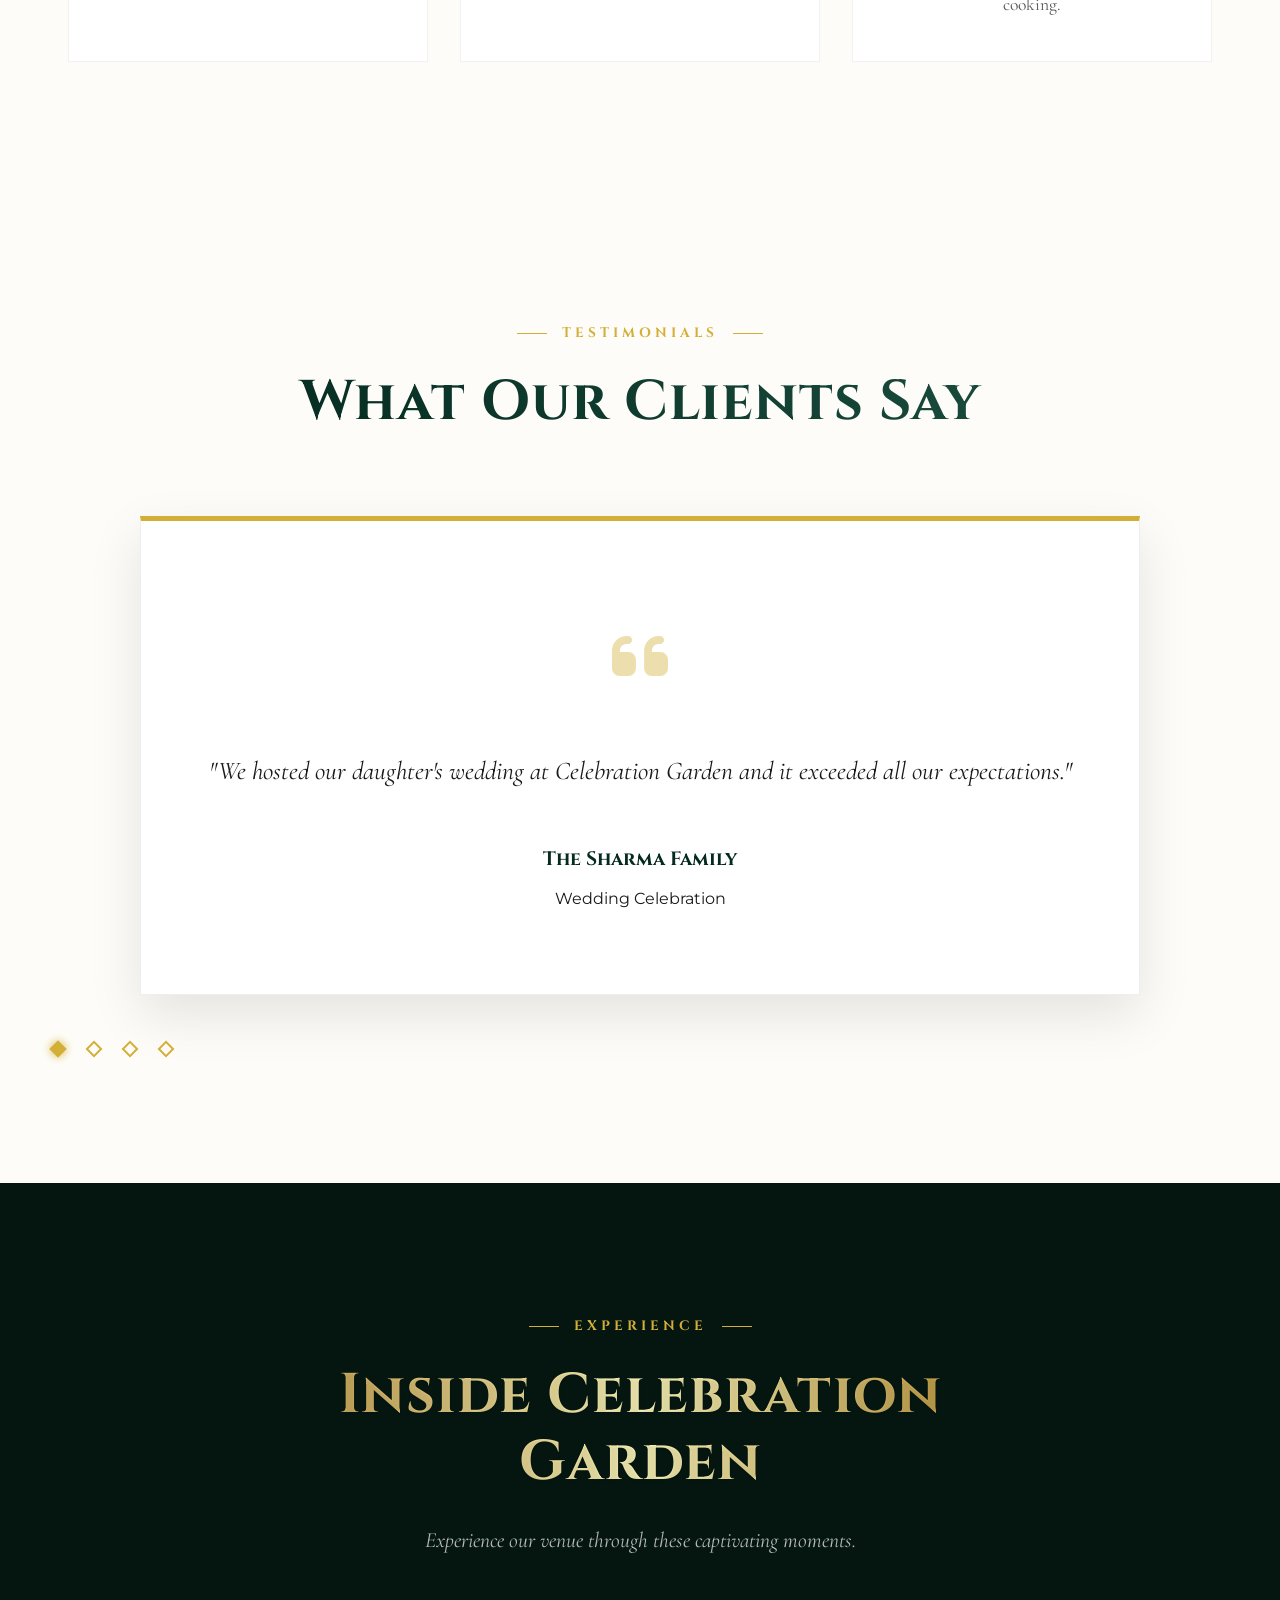
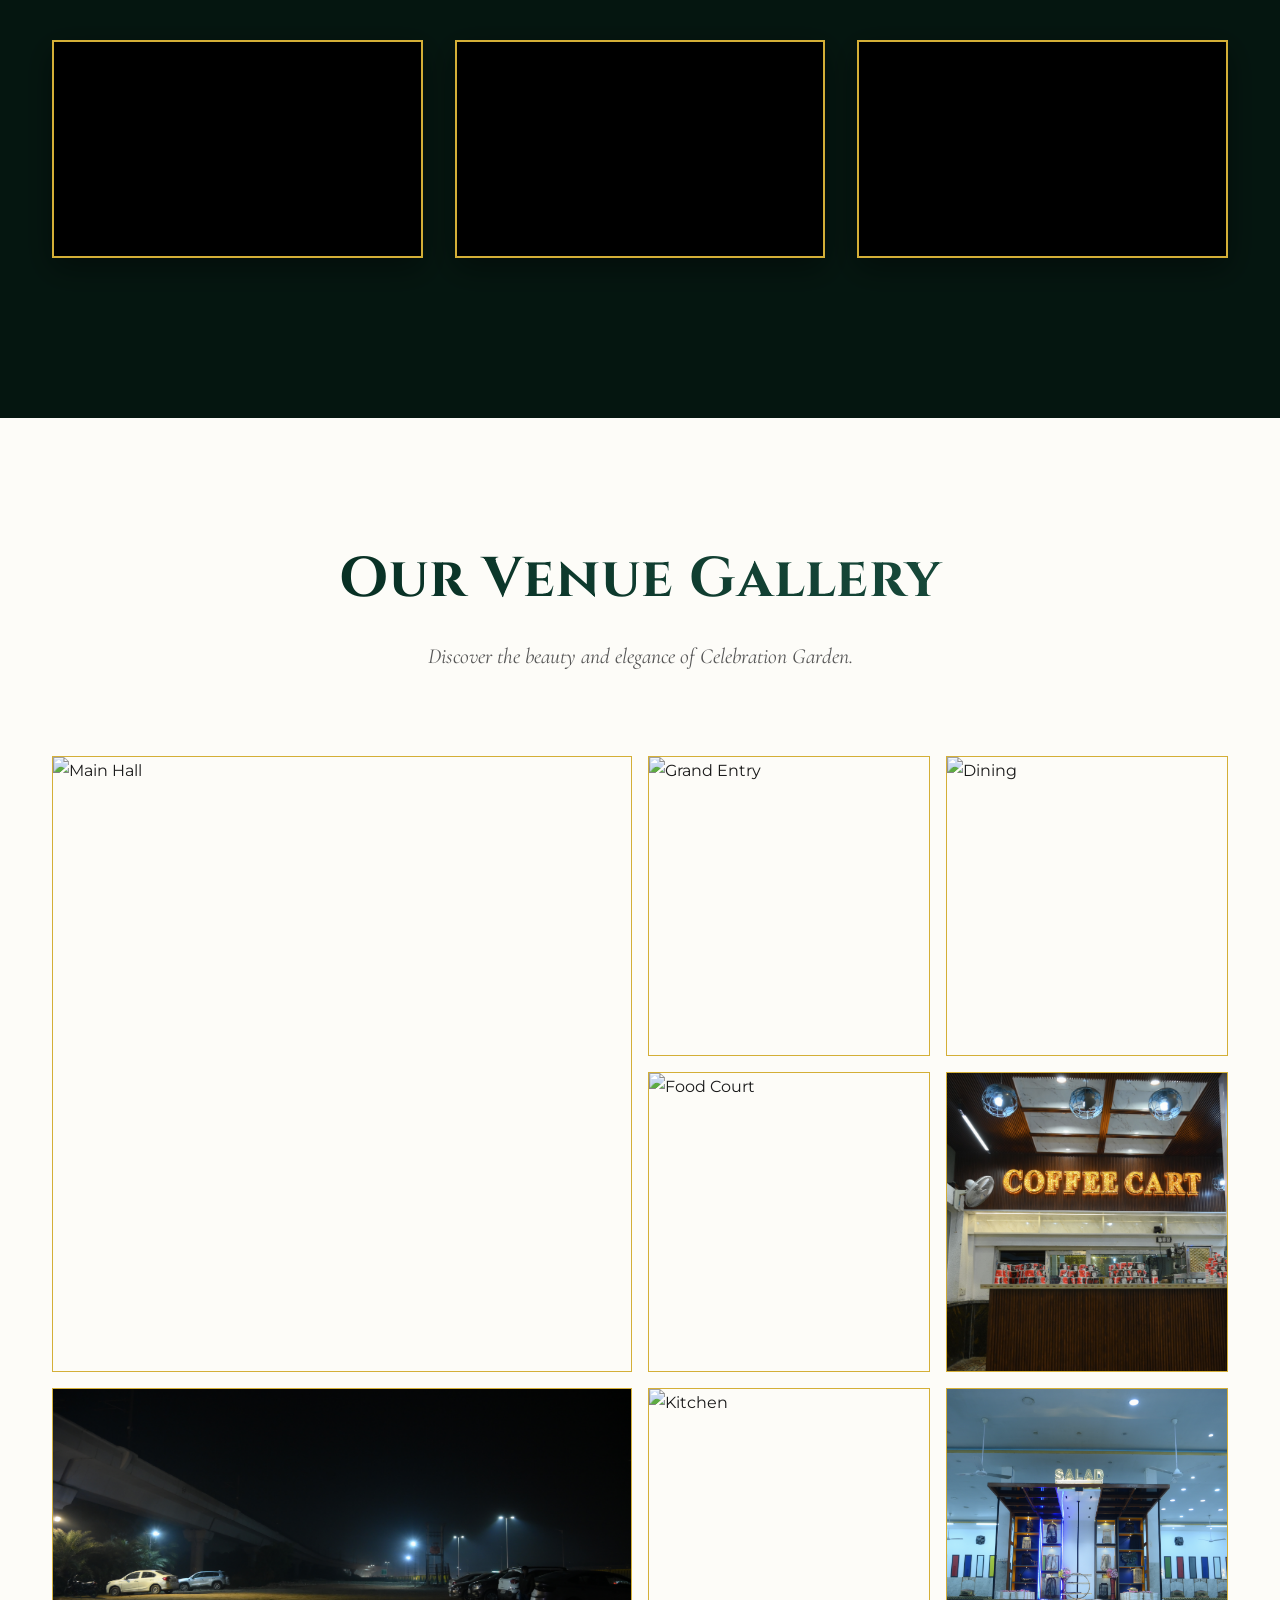
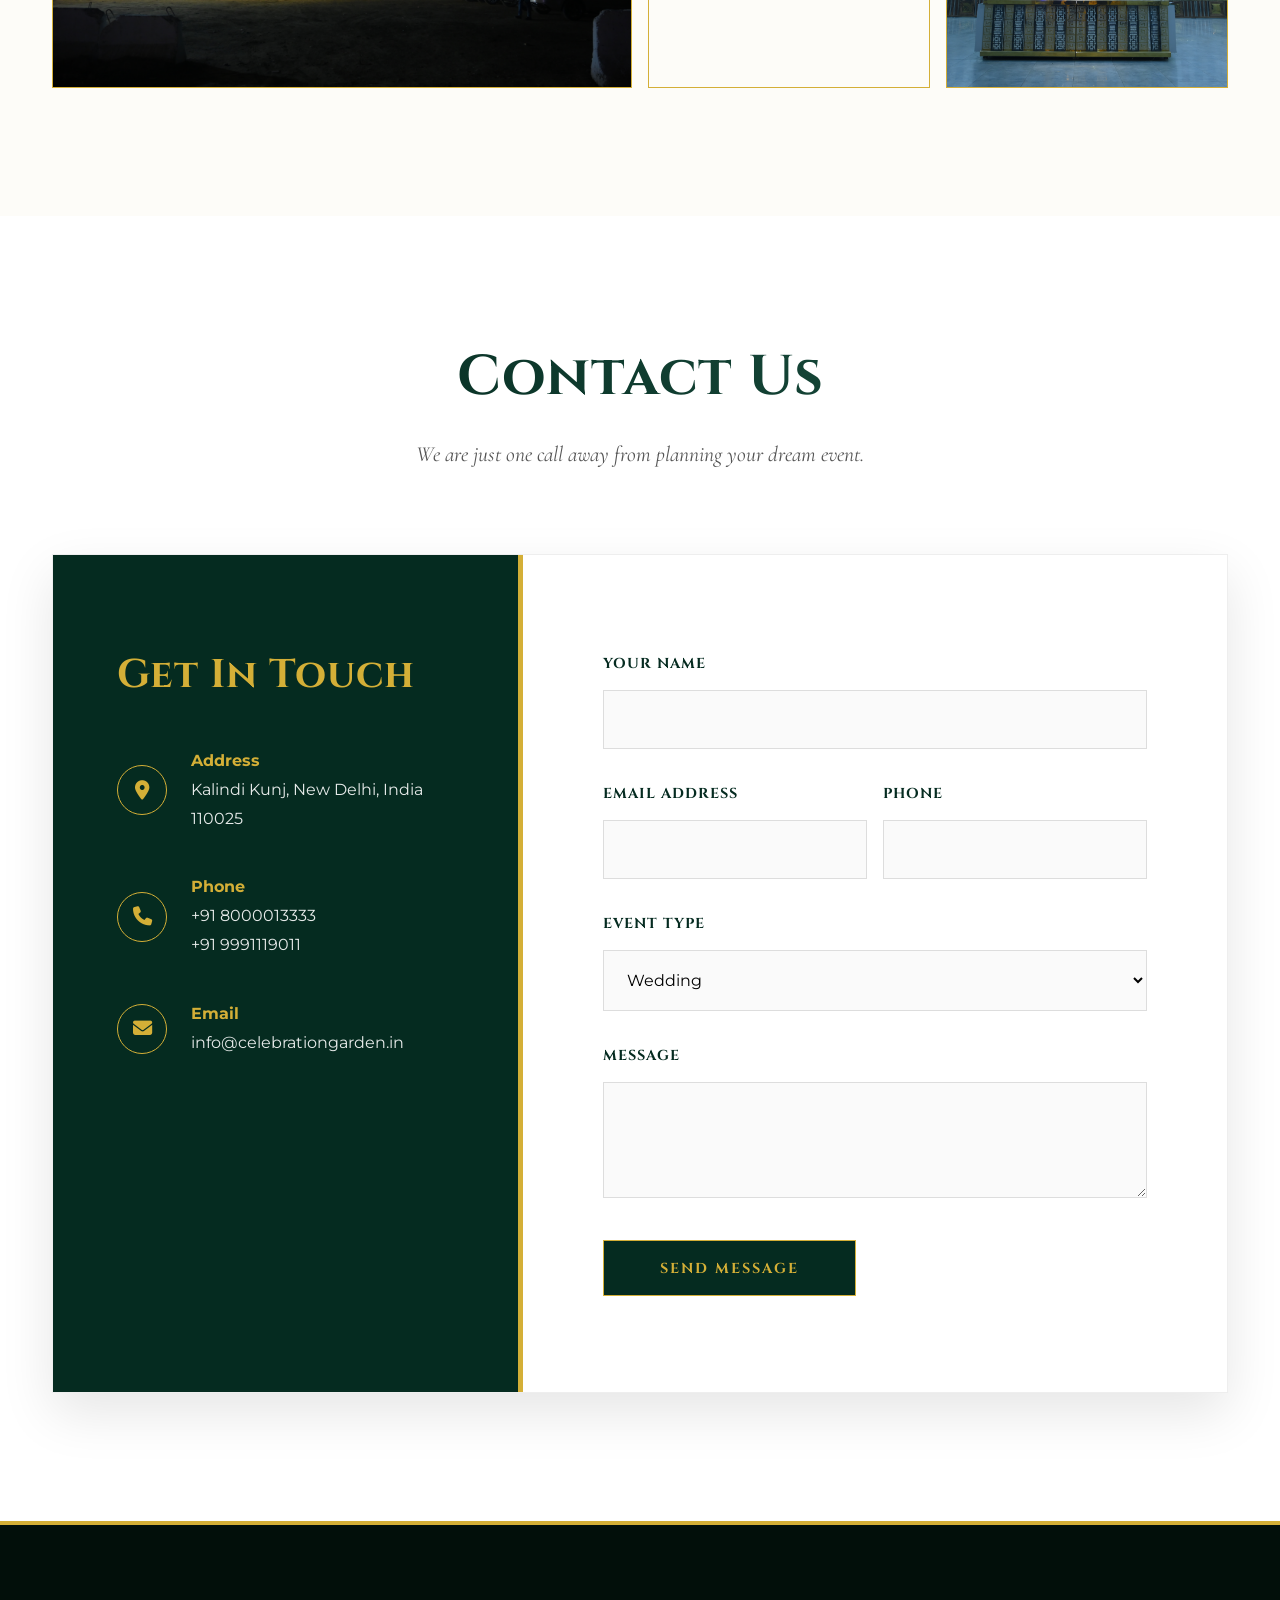
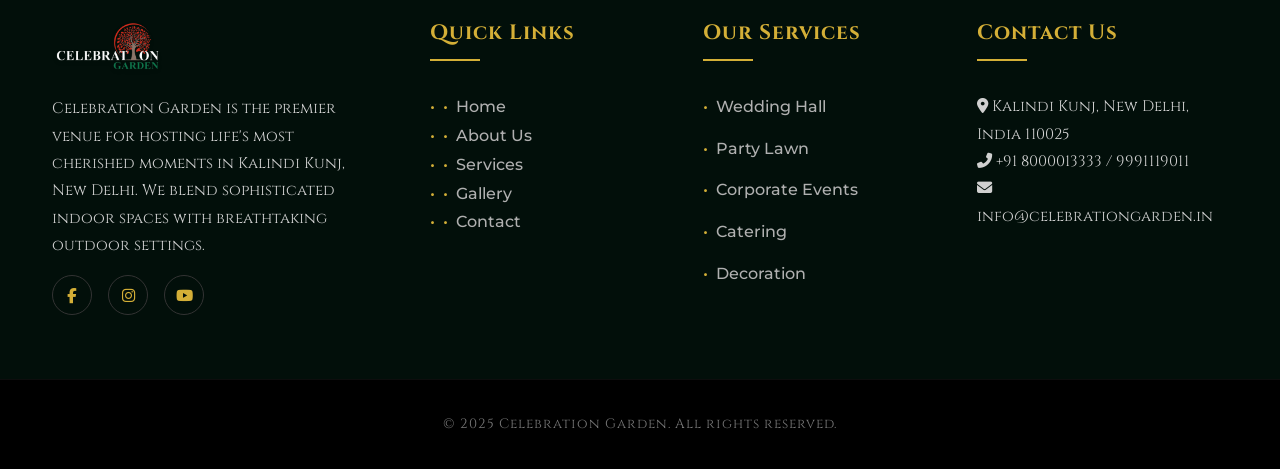
==== commit 68cebbe2: "changes_1" ====
--- a/index.html
+++ b/index.html
@@ -5,9 +5,10 @@
     <meta name="viewport" content="width=device-width, initial-scale=1.0">
     <title>Home - Celebration Garden</title>
     
+    <!-- Fonts - Preloaded for Instant Rendering -->
     <link rel="preconnect" href="https://fonts.googleapis.com">
     <link rel="preconnect" href="https://fonts.gstatic.com" crossorigin>
-    <link href="https://fonts.googleapis.com/css2?family=Cinzel:wght@400;500;600;700;800;900&family=Cormorant+Garamond:ital,wght@0,400;0,600;0,700;1,400&family=Montserrat:wght@300;400;500;600&display=swap" rel="stylesheet">
+    <link href="https://fonts.googleapis.com/css2?family=Cinzel:wght@400;700&family=Cormorant+Garamond:ital,wght@0,400;0,600;1,400&family=Montserrat:wght@300;400;600&display=swap" rel="stylesheet">
     <link rel="stylesheet" href="https://cdnjs.cloudflare.com/ajax/libs/font-awesome/6.4.0/css/all.min.css">
 
     <style>
@@ -26,11 +27,11 @@
             --font-subheading: 'Cormorant Garamond', serif;
             --font-body: 'Montserrat', sans-serif;
             
-            --radius: 2px; /* Sharp, premium edges */
+            --radius: 2px;
             --shadow: 0 20px 50px rgba(0,0,0,0.1);
             --shadow-gold: 0 10px 30px rgba(212, 175, 55, 0.2);
             --container-width: 1240px;
-            --transition: all 0.5s cubic-bezier(0.22, 1, 0.36, 1); /* Smooth elegant easing */
+            --transition: all 0.3s ease-out;
         }
 
         * { margin: 0; padding: 0; box-sizing: border-box; }
@@ -95,7 +96,6 @@
             padding: 0 15px;
         }
         
-        /* Decorative lines for subtitle */
         .section-subtitle::before, .section-subtitle::after {
             content: '';
             position: absolute;
@@ -157,19 +157,14 @@
         
         .btn:hover::before { width: 100%; }
 
-        /* --- 3. NAVIGATION --- *//* --- 3. NAVIGATION --- */
+        /* --- 3. NAVIGATION --- */
         .navbar {
             position: fixed;
             top: 0; left: 0; width: 100%;
-            
-            /* CHANGE: Replaced solid color with metallic gold gradient */
-            background: linear-gradient(to right, #bf953f, #fcf6ba, #b38728, #fbf5b7, #aa771c);
-            
+            background: linear-gradient(to bottom, #d4af37 55%, #fcf6ba 100%);
             z-index: 1000;
             padding: 1rem 0;
-            box-shadow: 0 2px 20px rgba(0,0,0,0.15); /* Slightly stronger shadow for depth */
-            
-            /* Keep border dark green for definition */
+            box-shadow: 0 4px 15px rgba(0,0,0,0.1);
             border-bottom: 2px solid var(--color-primary);
         }
 
@@ -179,56 +174,41 @@
             align-items: center;
         }
 
-        .logo {
-            display: flex;
-            align-items: center;
-        }
+        .logo { display: flex; align-items: center; }
 
         .logo img {
             height: 60px; 
             width: auto;
             object-fit: contain;
-            /* Optional: Adds a slight drop shadow to the logo so it pops off the gradient background */
-            filter: drop-shadow(0 2px 3px rgba(0,0,0,0.2));
+            filter: drop-shadow(0 2px 2px rgba(0,0,0,0.1));
         }
 
         .nav-links a {
             font-family: var(--font-heading);
             font-size: 0.85rem;
-            font-weight: 800; /* Made slightly bolder for better readability on gradient */
-            
-            /* Keep text Dark Green so it is readable on gold */
+            font-weight: 800;
             color: var(--color-primary);
-            
             text-transform: uppercase;
             letter-spacing: 1px;
             margin-left: 2.5rem;
             position: relative;
-            text-shadow: 0 1px 1px rgba(255,255,255,0.3); /* Slight light shadow to help text pop */
         }
         
         .nav-links a::after {
             content: '';
             position: absolute;
             bottom: -5px; left: 0; width: 0%; height: 2px;
-            
-            /* Keep underline Dark Green */
             background: var(--color-primary);
-            
             transition: var(--transition);
         }
 
         .nav-links a:hover::after { width: 100%; }
 
-        /* Mobile adjustment for logo on gold header */
         @media (max-width: 768px) {
-            .logo img {
-                height: 45px;
-            }
+            .logo img { height: 45px; }
              .nav-links {
-                 /* Ensure mobile menu background also gets the gradient if it drops down */
-                 background: linear-gradient(to right, #bf953f, #fcf6ba, #b38728, #fbf5b7, #aa771c);
-                 padding-bottom: 1rem; /* Add some padding if it wraps */
+                 background: linear-gradient(to bottom, #d4af37 55%, #fcf6ba 100%);
+                 padding-bottom: 1rem;
             }
         }
 
@@ -359,7 +339,6 @@
             transform: translateY(-50%); pointer-events: none;
         }
 
-        /* --- UPDATED ARROWS (No Box) --- */
         .arrow {
             width: auto; height: auto;
             border: none;
@@ -368,8 +347,8 @@
             color: var(--color-secondary); 
             cursor: pointer; pointer-events: auto;
             transition: var(--transition);
-            font-size: 4rem; /* Large icon size */
-            text-shadow: 0 2px 15px rgba(0,0,0,0.8); /* Shadow for visibility */
+            font-size: 4rem;
+            text-shadow: 0 2px 15px rgba(0,0,0,0.8);
             opacity: 0.8;
         }
 
@@ -381,7 +360,7 @@
             text-shadow: 0 0 20px rgba(212, 175, 55, 0.8);
         }
 
-        /* --- 5. CELEBRATIONS GRID (Services) --- */
+        /* --- 5. CELEBRATIONS GRID --- */
         .events-grid {
             display: grid;
             grid-template-columns: repeat(auto-fit, minmax(360px, 1fr));
@@ -482,10 +461,11 @@
             margin-right: 5px; margin-bottom: 5px;
         }
 
-        /* --- 6. VENUE AREAS --- */
+        /* --- 6. VENUE AREAS (Symmetrical Flex Layout) --- */
         .areas-grid {
-            display: grid;
-            grid-template-columns: repeat(auto-fill, minmax(260px, 1fr));
+            display: flex;
+            flex-wrap: wrap;
+            justify-content: center;
             gap: 2rem;
         }
 
@@ -498,9 +478,17 @@
             cursor: pointer;
             position: relative;
             overflow: hidden;
-        }
-
-        /* Gold Corner Accents */
+            /* Default: Fit 4 per row nicely with gaps (4x2 style) */
+            width: calc(25% - 2rem);
+            min-width: 260px;
+        }
+
+        /* --- NEW MODIFIER: 3 Columns for Services --- */
+        .areas-grid.services-layout .area-item {
+            /* 3 per row (3x3 style) */
+            width: calc(33.333% - 2rem);
+        }
+
         .area-item::after {
             content: '';
             position: absolute;
@@ -669,7 +657,7 @@
         
         @keyframes fadeIn { from { opacity: 0; transform: translateY(10px); } to { opacity: 1; transform: translateY(0); } }
 
-        /* --- 9. VIDEO GALLERY - EQUAL SIZE LAYOUT --- */
+        /* --- 9. VIDEO GALLERY --- */
         #video-section {
             background-color: #051610; 
             color: white;
@@ -712,7 +700,6 @@
             pointer-events: none; 
         }
         
-        /* Uniform Hover Effect */
         .video-frame:hover {
             transform: translateY(-10px);
             border-color: #fff;
@@ -846,7 +833,7 @@
 
         /* --- 12. FOOTER --- */
         footer {
-            background: #020f0a; /* Almost black green */
+            background: #020f0a;
             color: #d0d0d0;
             padding-top: 6rem;
             border-top: 4px solid var(--color-secondary);
@@ -893,7 +880,6 @@
         }
         .footer-links a:hover { color: var(--color-secondary); padding-left: 5px; }
 
-        /* Style for plain text list items in footer */
         .footer-links li {
             font-family: var(--font-body);
             font-size: 1rem;
@@ -937,7 +923,6 @@
             line-height: 0.8;
         }
         
-        /* Modal Tabs */
         .modal-tabs {
             display: flex;
             flex-wrap: wrap;
@@ -976,12 +961,13 @@
             .video-royal-container { height: auto; flex-direction: column; }
             .video-frame { width: 100%; margin-bottom: 1rem; }
             .video-royal-container > div { width: 100%; }
+            .areas-grid { justify-content: center; }
+            .area-item { width: calc(33.33% - 2rem); } /* 3 per row on tablet */
         }
         
         @media (max-width: 768px) {
             .slide-title { font-size: 3rem; }
             .about-grid, .contact-layout { grid-template-columns: 1fr; }
-            .areas-grid { grid-template-columns: 1fr; }
             .collage-grid { grid-template-columns: 1fr; }
             .collage-item.large, .collage-item.wide { grid-column: span 1; grid-row: span 1; }
             .footer-grid { grid-template-columns: 1fr; gap: 3rem; }
@@ -995,8 +981,9 @@
             .modal-content { padding: 2rem; margin: 20px auto; width: 95%; }
             .modal-tab-btn { padding: 0.4rem 0.8rem; font-size: 0.75rem; margin-bottom: 5px; }
             
-            /* Logo adjustment for mobile */
             .logo img { height: 45px; }
+            
+            .area-item { width: 100%; }
         }
     </style>
 </head>
@@ -1020,7 +1007,7 @@
         <div class="slide active video-slide">
             <div class="video-container">
                 <div class="vimeo-wrapper">
-                    <iframe src="https://player.vimeo.com/video/1128458846?background=1&autoplay=1&loop=1&muted=1&autopause=0&controls=0&title=0" frameborder="0" allow="autoplay; fullscreen" loading="lazy" allowfullscreen></iframe>
+                    <iframe src="https://player.vimeo.com/video/1128458846?background=1&autoplay=1&loop=1&muted=1&autopause=0&controls=0&title=0" frameborder="0" allow="autoplay; fullscreen" allowfullscreen></iframe>
                 </div>
             </div>
             <div class="slide-content">
@@ -1083,7 +1070,7 @@
                     <div class="event-content">
                         <h3 class="event-title">Engagement Ceremonies</h3>
                         <div class="event-subtitle">Where Your Forever Begins</div>
-                        <p class="event-desc">Begin your journey of love amidst the blossoming beauty of Celebration Garden. Our enchanting garden provides an idyllic backdrop for your engagement, where promises are made under the open sky.</p>
+                        <p class="event-desc">Begin your journey of love amidst the blossoming beauty of Celebration Garden.</p>
                         <div class="event-tags">
                             <span class="tag">Garden Setting</span>
                             <span class="tag">Custom Decor</span>
@@ -1098,7 +1085,7 @@
                     <div class="event-content">
                         <h3 class="event-title">Wedding Celebrations</h3>
                         <div class="event-subtitle">A Day of Timeless Romance</div>
-                        <p class="event-desc">Exchange your vows in a setting of unparalleled romance. Our stunning venue, harmoniously blending natural splendor with sophisticated amenities, sets the stage for the wedding of your dreams.</p>
+                        <p class="event-desc">Exchange your vows in a setting of unparalleled romance.</p>
                         <div class="event-tags">
                             <span class="tag">Grand Ballroom</span>
                             <span class="tag">Royal Terrace</span>
@@ -1112,8 +1099,8 @@
                     </div>
                     <div class="event-content">
                         <h3 class="event-title">Birthday Celebrations</h3>
-                        <div class="event-subtitle">Celebrate a Milestone, Create a Memory</div>
-                        <p class="event-desc">Mark your special day with joy and style at Celebration Garden. Whether an intimate gathering or a grand party, our venue resonates with laughter and celebration.</p>
+                        <div class="event-subtitle">Celebrate a Milestone</div>
+                        <p class="event-desc">Mark your special day with joy and style at Celebration Garden.</p>
                         <div class="event-tags">
                             <span class="tag">Custom Themes</span>
                             <span class="tag">Entertainment</span>
@@ -1127,10 +1114,9 @@
                     </div>
                     <div class="event-content">
                         <h3 class="event-title">Reception Parties</h3>
-                        <div class="event-subtitle">An Elegant Celebration of New Beginnings</div>
-                        <p class="event-desc">Continue the festivities in an atmosphere of refined charm. Celebration Garden offers the ideal setting for your reception party, where comfort meets elegance.</p>
+                        <div class="event-subtitle">An Elegant Celebration</div>
+                        <p class="event-desc">Continue the festivities in an atmosphere of refined charm.</p>
                         <div class="event-tags">
-                            <span class="tag">Premium Bar</span>
                             <span class="tag">Dance Floor</span>
                         </div>
                     </div>
@@ -1142,8 +1128,8 @@
                     </div>
                     <div class="event-content">
                         <h3 class="event-title">Corporate Events</h3>
-                        <div class="event-subtitle">Where Professionalism Meets Inspiration</div>
-                        <p class="event-desc">Elevate your next corporate gathering beyond the ordinary. Celebration Garden provides a sophisticated and conducive environment for meetings and office parties.</p>
+                        <div class="event-subtitle">Professionalism Meets Inspiration</div>
+                        <p class="event-desc">Elevate your next corporate gathering beyond the ordinary.</p>
                         <div class="event-tags">
                             <span class="tag">AV Equipment</span>
                             <span class="tag">Conference Setup</span>
@@ -1156,9 +1142,9 @@
                         <div class="event-icon"><i class="fas fa-users"></i></div>
                     </div>
                     <div class="event-content">
-                        <h3 class="event-title">Special & Social Gatherings</h3>
+                        <h3 class="event-title">Social Gatherings</h3>
                         <div class="event-subtitle">Life's Moments, Magnified</div>
-                        <p class="event-desc">From festive kitty parties and anniversaries to heartfelt reunions, every occasion holds its own magic. Our versatile space is designed to adapt to your vision.</p>
+                        <p class="event-desc">Every occasion holds its own magic. Our versatile space adapts to your vision.</p>
                         <div class="event-tags">
                             <span class="tag">Versatile Spaces</span>
                             <span class="tag">Intimate Settings</span>
@@ -1217,13 +1203,6 @@
                         <p>Comfortable seating for casual conversations</p>
                     </div>
                 </div>
-                <div class="area-item" data-area="bar">
-                    <div class="area-icon"><i class="fas fa-glass-cheers"></i></div>
-                    <div class="area-info">
-                        <h4>Bar Counter</h4>
-                        <p>Elegantly designed bar with premium service</p>
-                    </div>
-                </div>
                 <div class="area-item" data-area="photoshoot">
                     <div class="area-icon"><i class="fas fa-camera"></i></div>
                     <div class="area-info">
@@ -1248,7 +1227,7 @@
                 <div class="about-content">
                     <span class="section-subtitle">About Us</span>
                     <h2 class="section-title text-gold">The Best Banquet Hall in Delhi</h2>
-                    <p class="section-desc" style="margin-bottom: 2rem; color:rgba(255,255,255,0.85);">Celebration Garden, situated in the prime location of Kalindi Kunj, is the premier choice for hosting life's most cherished moments. Our venue masterfully blends sophisticated indoor spaces with breathtaking outdoor settings.</p>
+                    <p class="section-desc" style="margin-bottom: 2rem; color:rgba(255,255,255,0.85);">Celebration Garden, situated in the prime location of Kalindi Kunj, is the premier choice for hosting life's most cherished moments.</p>
                     
                     <div class="highlights">
                         <div class="highlight-item">
@@ -1269,12 +1248,13 @@
                         <div style="width: 70px; height: 70px; border: 1px solid var(--color-secondary); border-radius: 50%; display: flex; align-items: center; justify-content: center; font-size: 1.5rem; color: var(--color-secondary);"><i class="fas fa-phone-alt"></i></div>
                         <div>
                             <p style="font-size: 0.9rem; text-transform: uppercase; font-weight: 700; color: var(--color-secondary); letter-spacing: 2px;">Plan Your Event</p>
-                            <p style="font-size: 1.6rem; font-weight: 700; color: white;">+91 8000013333</p>
+                            <p style="font-size: 1.6rem; font-weight: 700; color: white; line-height: 1.2;">+91 8000013333</p>
+                            <p style="font-size: 1.6rem; font-weight: 700; color: white; line-height: 1.2;">+91 9991119011</p>
                         </div>
                     </div>
                 </div>
                 <div class="about-image">
-                    <img src="assets/image/Food (6).JPG" alt="Celebration Garden Banquet Hall" loading="lazy">
+                    <img src="assets/image/Food (6).JPG" alt="Celebration Garden" loading="lazy">
                 </div>
             </div>
         </div>
@@ -1288,12 +1268,13 @@
                 <p class="section-desc">Thoughtfully curated amenities to make every celebration effortless.</p>
             </div>
             
-            <div class="areas-grid" style="grid-template-columns: repeat(3, 1fr);">
+            <!-- ADDED 'services-layout' CLASS HERE for 3x3 Grid -->
+            <div class="areas-grid services-layout">
                 <div class="area-item">
                     <div class="area-icon"><i class="fas fa-female"></i></div>
                     <div class="area-info">
                         <h4>Party Hall For Women</h4>
-                        <p>Exclusive hall designed for intimate celebrations and gatherings.</p>
+                        <p>Exclusive hall designed for intimate celebrations.</p>
                     </div>
                 </div>
                 <div class="area-item">
@@ -1313,22 +1294,22 @@
                 <div class="area-item">
                     <div class="area-icon"><i class="fas fa-car"></i></div>
                     <div class="area-info">
-                        <h4>Parking For 200 Cars with Guards</h4>
-                        <p>Secure and managed parking area for your guests’ convenience.</p>
+                        <h4>Parking For 200 Cars</h4>
+                        <p>Secure and managed parking area for your guests.</p>
                     </div>
                 </div>
                 <div class="area-item">
                     <div class="area-icon"><i class="fas fa-tint"></i></div>
                     <div class="area-info">
-                        <h4>Water Supply For Kitchen</h4>
-                        <p>Reliable and hygienic water source for catering facilities.</p>
+                        <h4>Water Supply</h4>
+                        <p>Reliable and hygienic water source for catering.</p>
                     </div>
                 </div>
                 <div class="area-item">
                     <div class="area-icon"><i class="fas fa-utensils"></i></div>
                     <div class="area-info">
                         <h4>Dedicated Kitchen Area</h4>
-                        <p>Spacious and well-equipped space for professional cooking.</p>
+                        <p>Spacious and well-equipped space for cooking.</p>
                     </div>
                 </div>
             </div>
@@ -1345,7 +1326,7 @@
             <div class="testimonial-carousel">
                 <div class="testimonial-slide active">
                     <div class="quote-icon"><i class="fas fa-quote-left"></i></div>
-                    <p class="testimonial-text">"We hosted our daughter's wedding at Celebration Garden and it exceeded all our expectations. The staff was incredibly attentive and the food was exquisite."</p>
+                    <p class="testimonial-text">"We hosted our daughter's wedding at Celebration Garden and it exceeded all our expectations."</p>
                     <span class="author-name">The Sharma Family</span>
                     <span>Wedding Celebration</span>
                 </div>
@@ -1388,15 +1369,15 @@
             
             <div class="video-royal-container">
                 <div class="video-frame side">
-                    <div class="video-placeholder" data-src="https://www.youtube.com/embed/ODRK4c9fGbU?mute=1&modestbranding=1&rel=0&controls=0&autoplay=1&loop=1&playlist=ODRK4c9fGbU"></div>
+                    <iframe loading="lazy" src="https://www.youtube.com/embed/ODRK4c9fGbU?mute=1&modestbranding=1&rel=0&controls=0&autoplay=1&loop=1&playlist=ODRK4c9fGbU" allow="autoplay; fullscreen" frameborder="0"></iframe>
                 </div>
                 
                 <div class="video-frame center">
-                     <div class="video-placeholder" data-src="https://www.youtube.com/embed/2YBQ0kEm6Dc?mute=1&modestbranding=1&rel=0&controls=0&autoplay=1&loop=1&playlist=2YBQ0kEm6Dc"></div>
+                     <iframe loading="lazy" src="https://www.youtube.com/embed/2YBQ0kEm6Dc?mute=1&modestbranding=1&rel=0&controls=0&autoplay=1&loop=1&playlist=2YBQ0kEm6Dc" allow="autoplay; fullscreen" frameborder="0"></iframe>
                 </div>
                 
                 <div class="video-frame side">
-                     <div class="video-placeholder" data-src="https://www.youtube.com/embed/ODRK4c9fGbU?mute=1&modestbranding=1&rel=0&controls=0&autoplay=1&loop=1&playlist=ODRK4c9fGbU"></div>
+                     <iframe loading="lazy" src="https://www.youtube.com/embed/ODRK4c9fGbU?mute=1&modestbranding=1&rel=0&controls=0&autoplay=1&loop=1&playlist=ODRK4c9fGbU" allow="autoplay; fullscreen" frameborder="0"></iframe>
                 </div>
             </div>
         </div>
@@ -1468,6 +1449,7 @@
                         <div>
                             <p style="color:var(--color-secondary); margin:0; opacity:1; font-weight:700;">Phone</p>
                             <p style="margin:0; opacity:0.9;">+91 8000013333</p>
+                            <p style="margin:0; opacity:0.9;">+91 9991119011</p>
                         </div>
                     </div>
                     <div class="contact-detail">
@@ -1520,7 +1502,7 @@
             <div class="footer-grid">
                 <div class="footer-col footer-about">
                     <a href="#" class="logo" style="display:block; margin-bottom:1.5rem;">
-                         <img src="assets/image/celebration-logo.png.png" alt="Celebration Garden" style="height: 50px;">
+                         <img src="assets/image/celebration-logo.png.png" alt="Celebration Garden" style="height: 50px;" loading="lazy">
                     </a>
                     <p>Celebration Garden is the premier venue for hosting life's most cherished moments in Kalindi Kunj, New Delhi. We blend sophisticated indoor spaces with breathtaking outdoor settings.</p>
                     <div style="display: flex; gap: 1rem; margin-top: 1rem;">
@@ -1561,7 +1543,7 @@
                         </li>
                         <li>
                             <i class="fas fa-phone-alt"></i>
-                            <span>+91 8000013333</span>
+                            <span>+91 8000013333 / 9991119011</span>
                         </li>
                         <li>
                             <i class="fas fa-envelope"></i>
@@ -1626,11 +1608,6 @@
                 description: "Our comfortable lounge area provides a relaxed setting for guests to mingle and enjoy conversation. With plush seating and intimate lighting, it's the perfect escape from the dance floor.", 
                 images: ["assets/image/Hall7.JPG","assets/image/DSC_7867.JPG","assets/image/Hall5.JPG"] 
             },
-            bar: { 
-                title: "Bar Counter", 
-                description: "Our elegantly designed bar counter offers premium beverage service with skilled bartenders ready to craft delicious drinks for your guests. The sophisticated design complements any event style.", 
-                images: ["https://images.unsplash.com/photo-1544145945-f90425340c7e?ixlib=rb-4.0.3&auto=format&fit=crop&w=800&q=80", "https://images.unsplash.com/photo-1571019613454-1cb2f99b2d8b?ixlib=rb-4.0.3&auto=format&fit=crop&w=800&q=80", "https://images.unsplash.com/photo-1514933651103-005eec06c04b?ixlib=rb-4.0.3&auto=format&fit=crop&w=800&q=80"] 
-            },
             photoshoot: { 
                 title: "Photoshoot Area", 
                 description: "Our specially designed photoshoot areas provide beautiful backdrops for capturing your special moments. With carefully curated settings and optimal lighting, these spaces ensure stunning photographs.", 
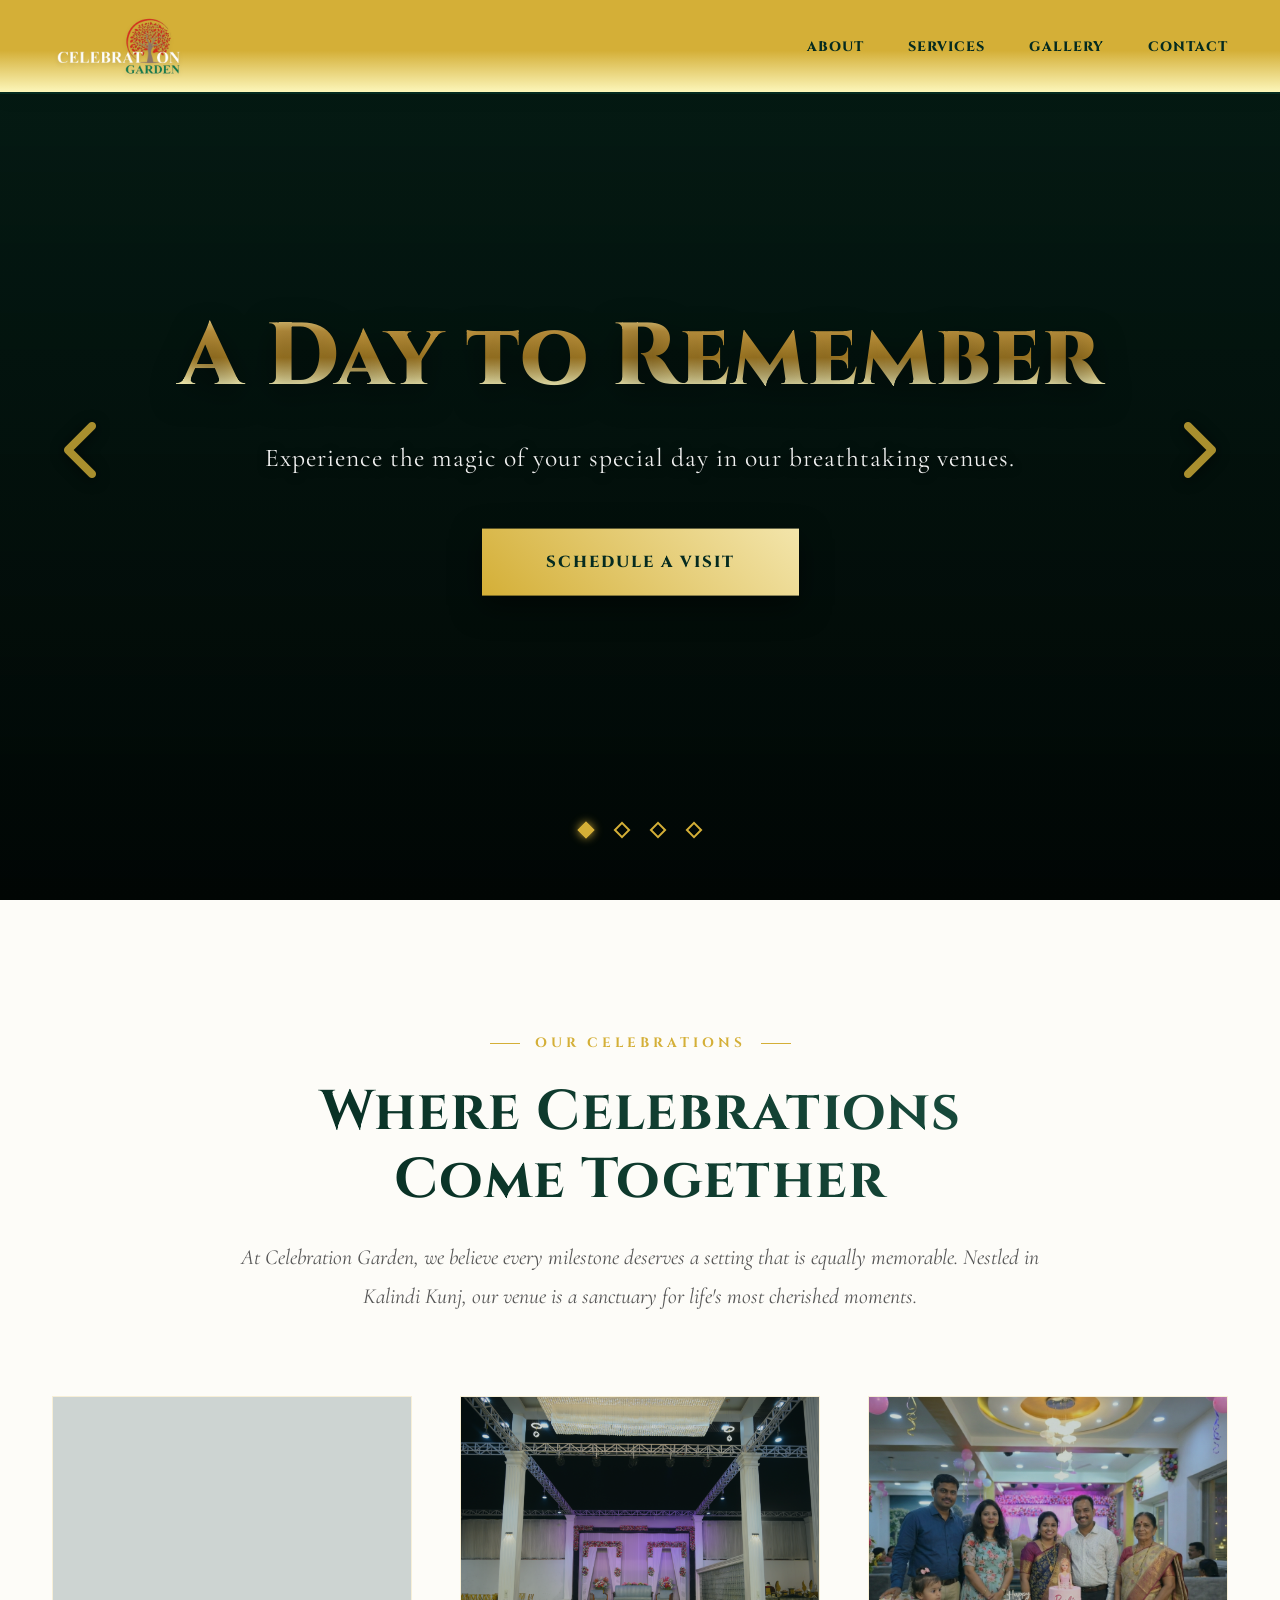
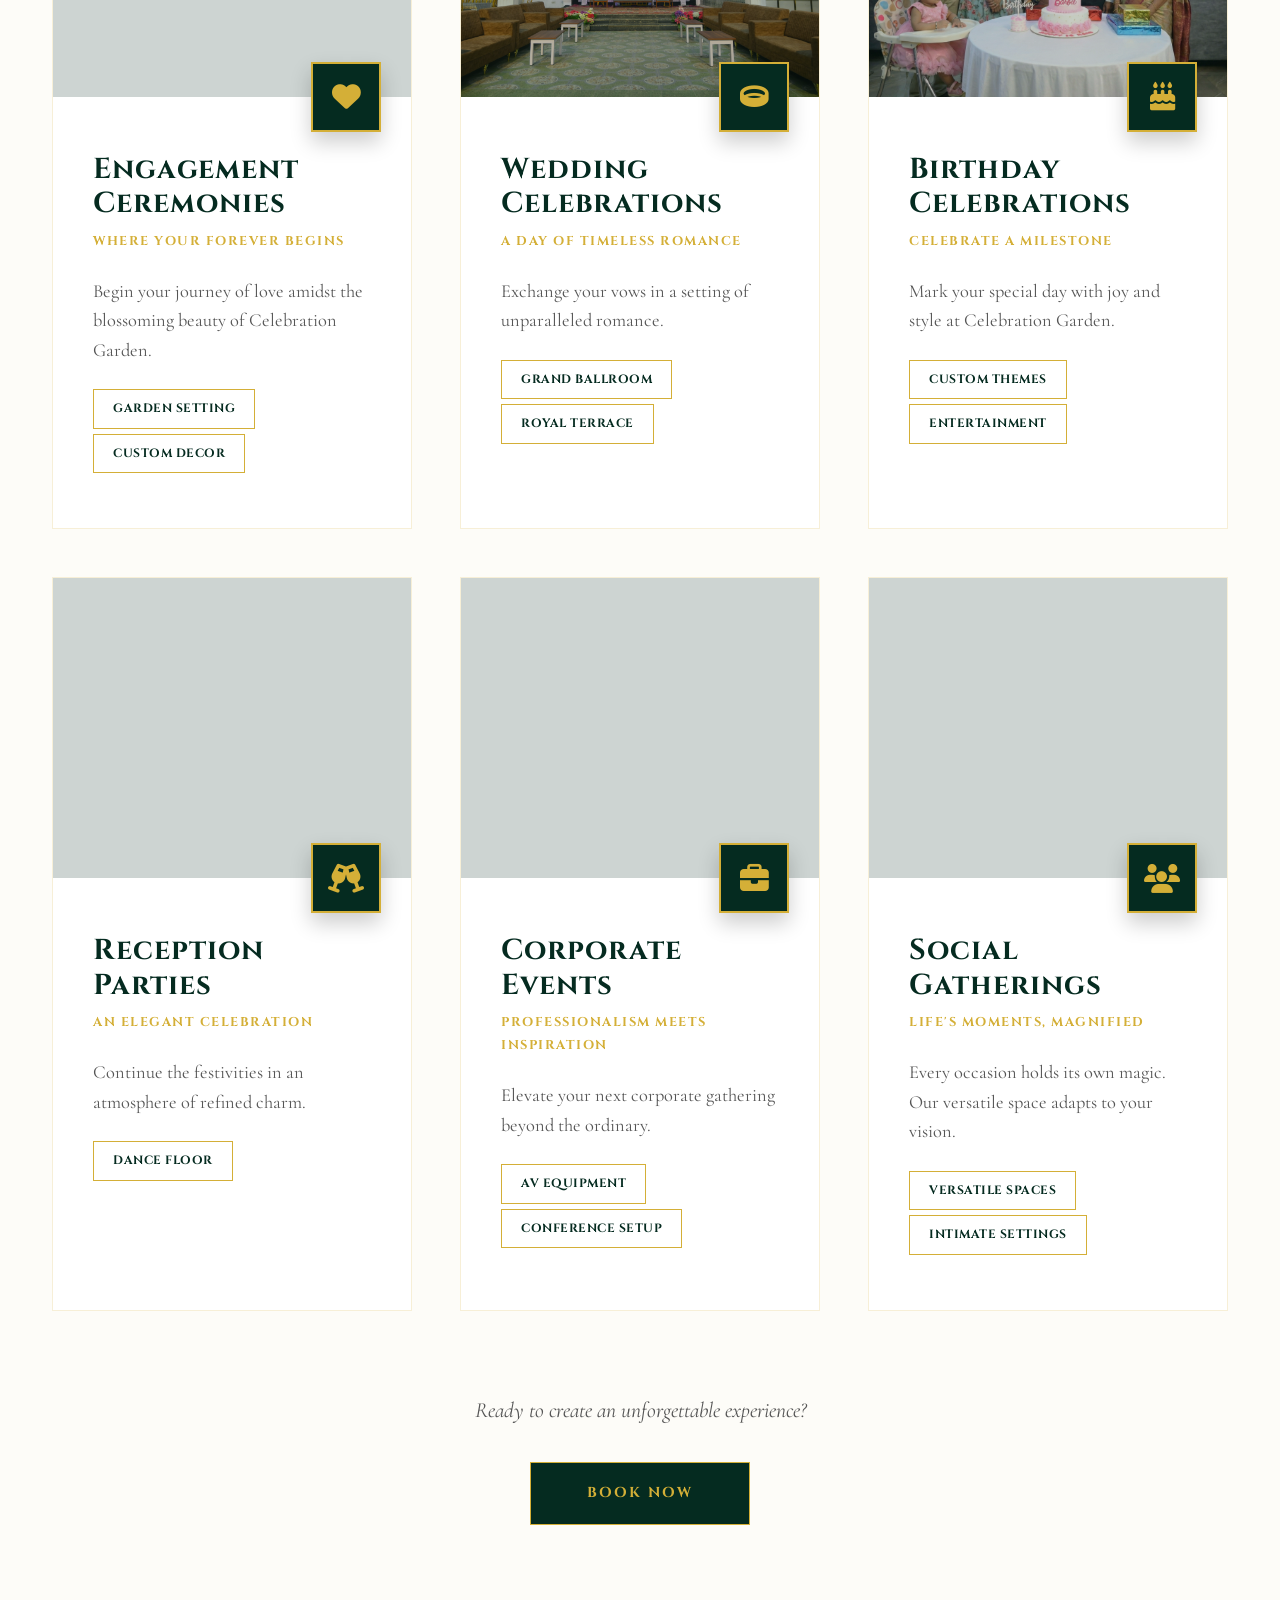
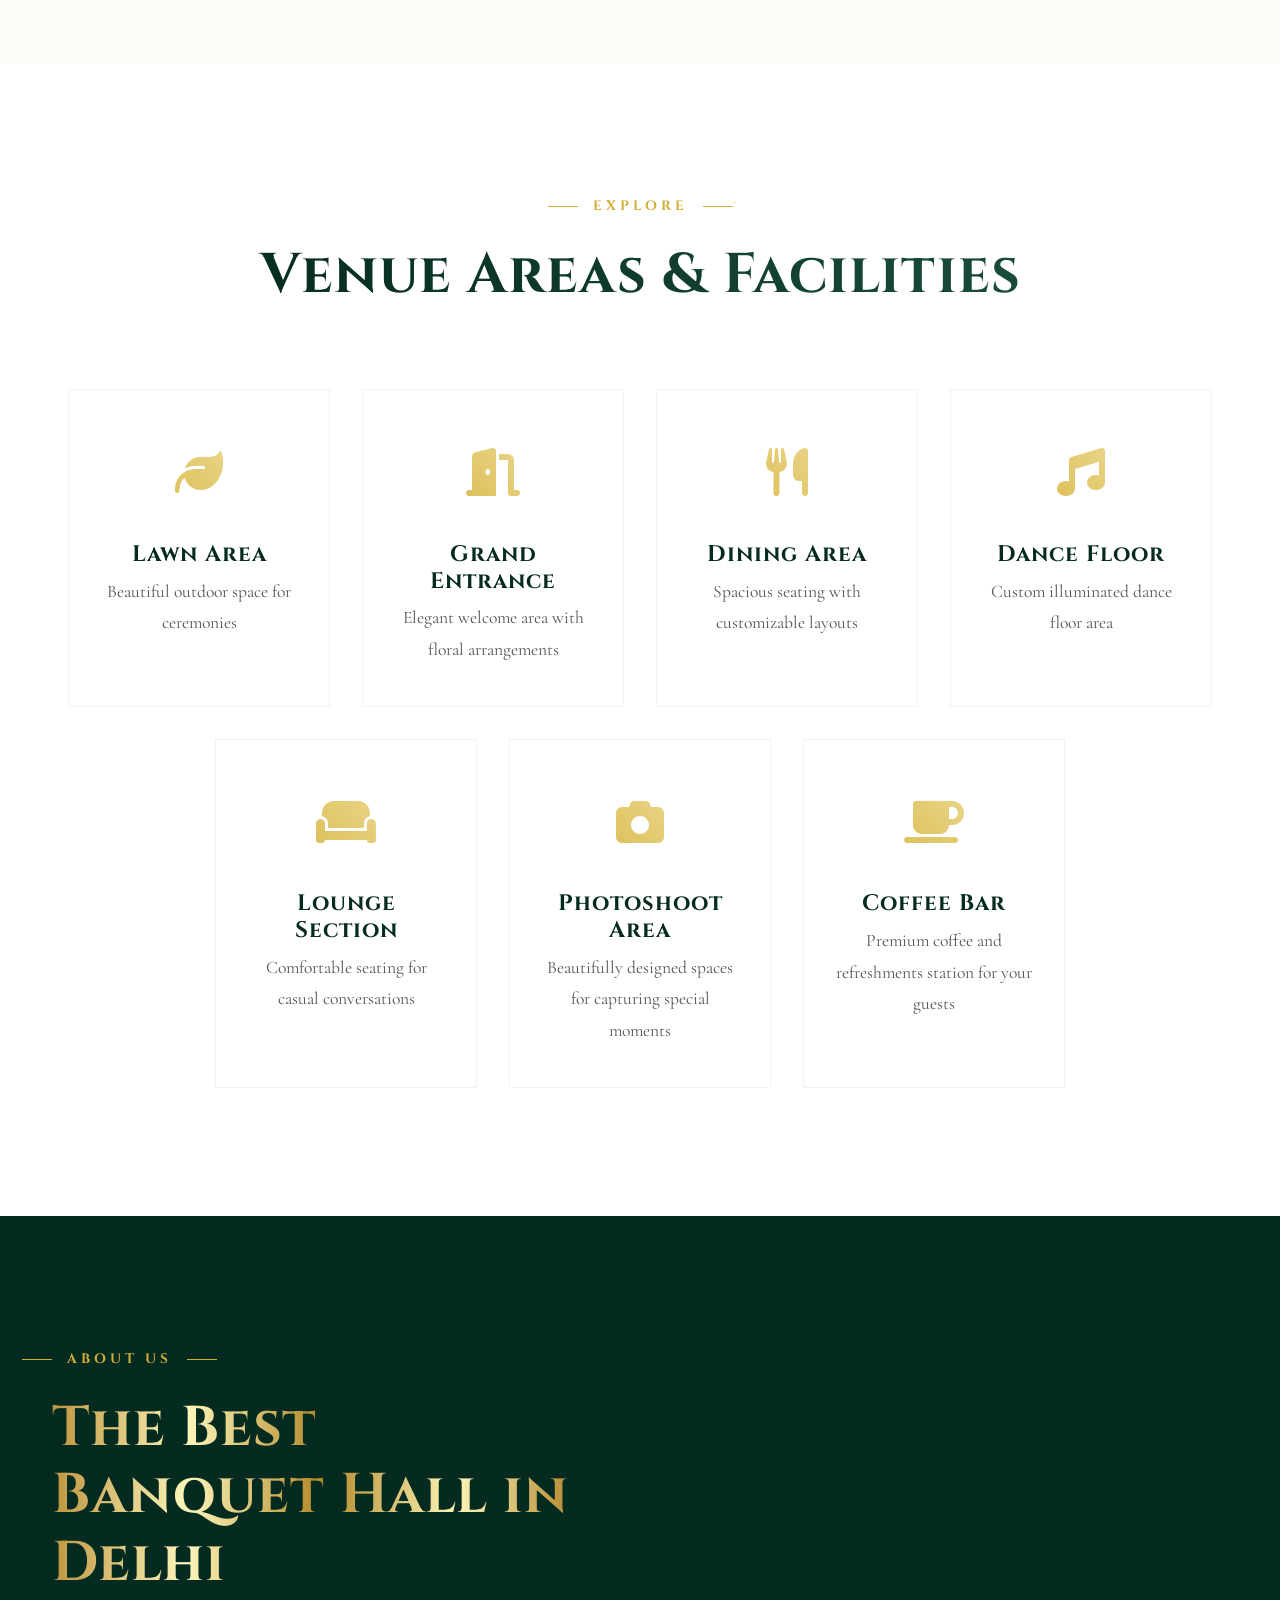
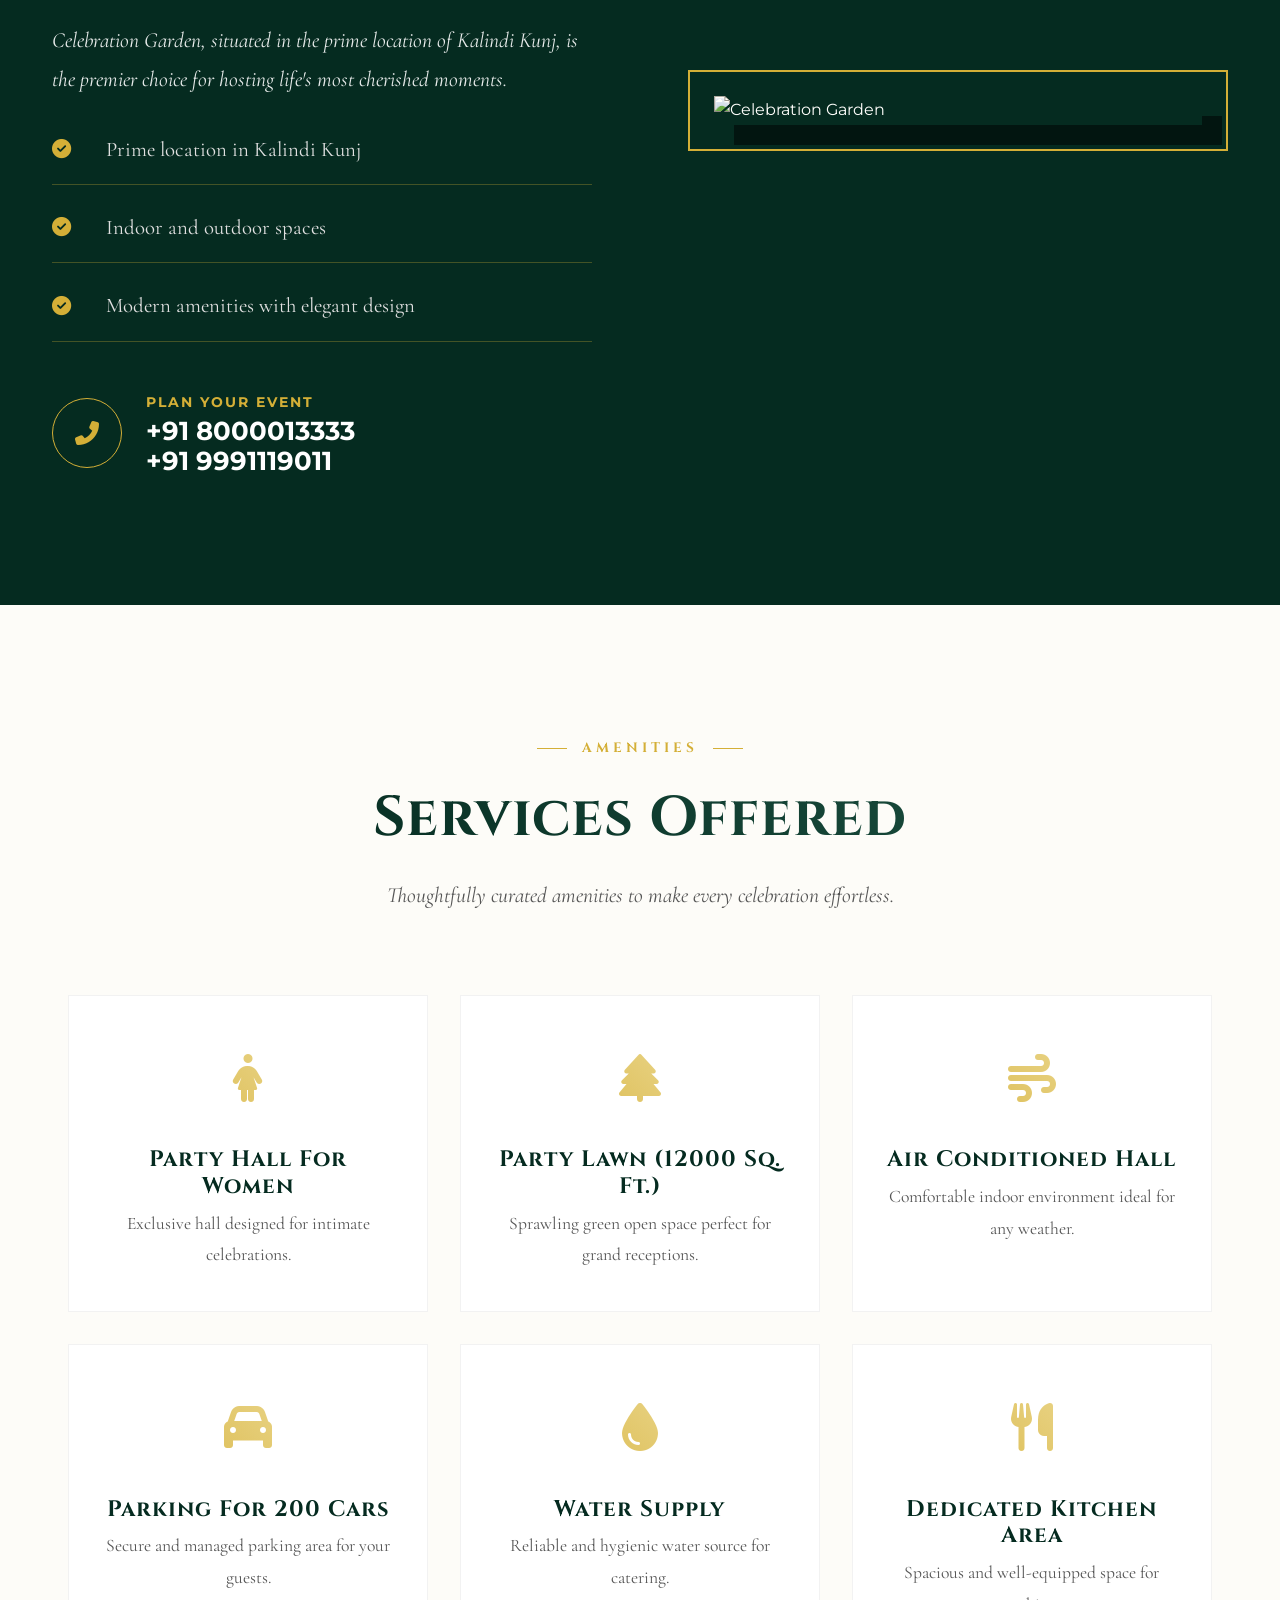
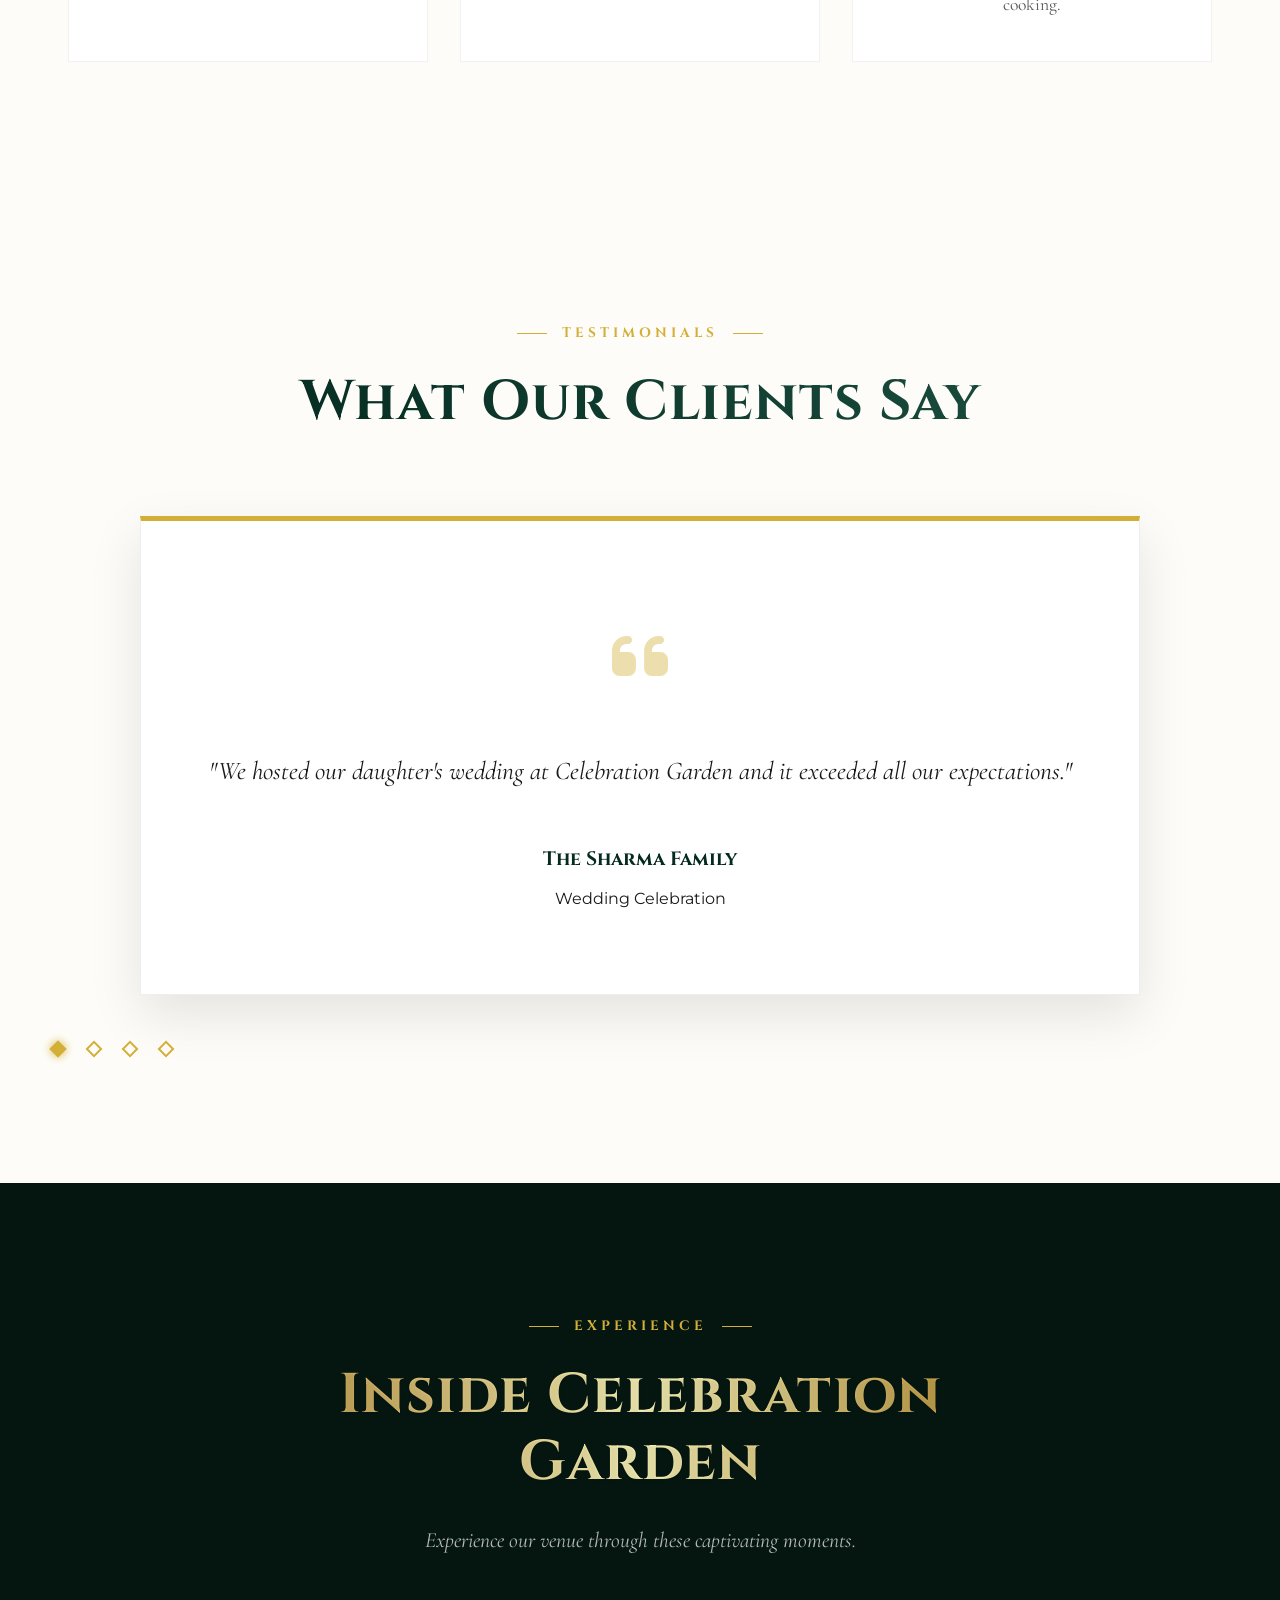
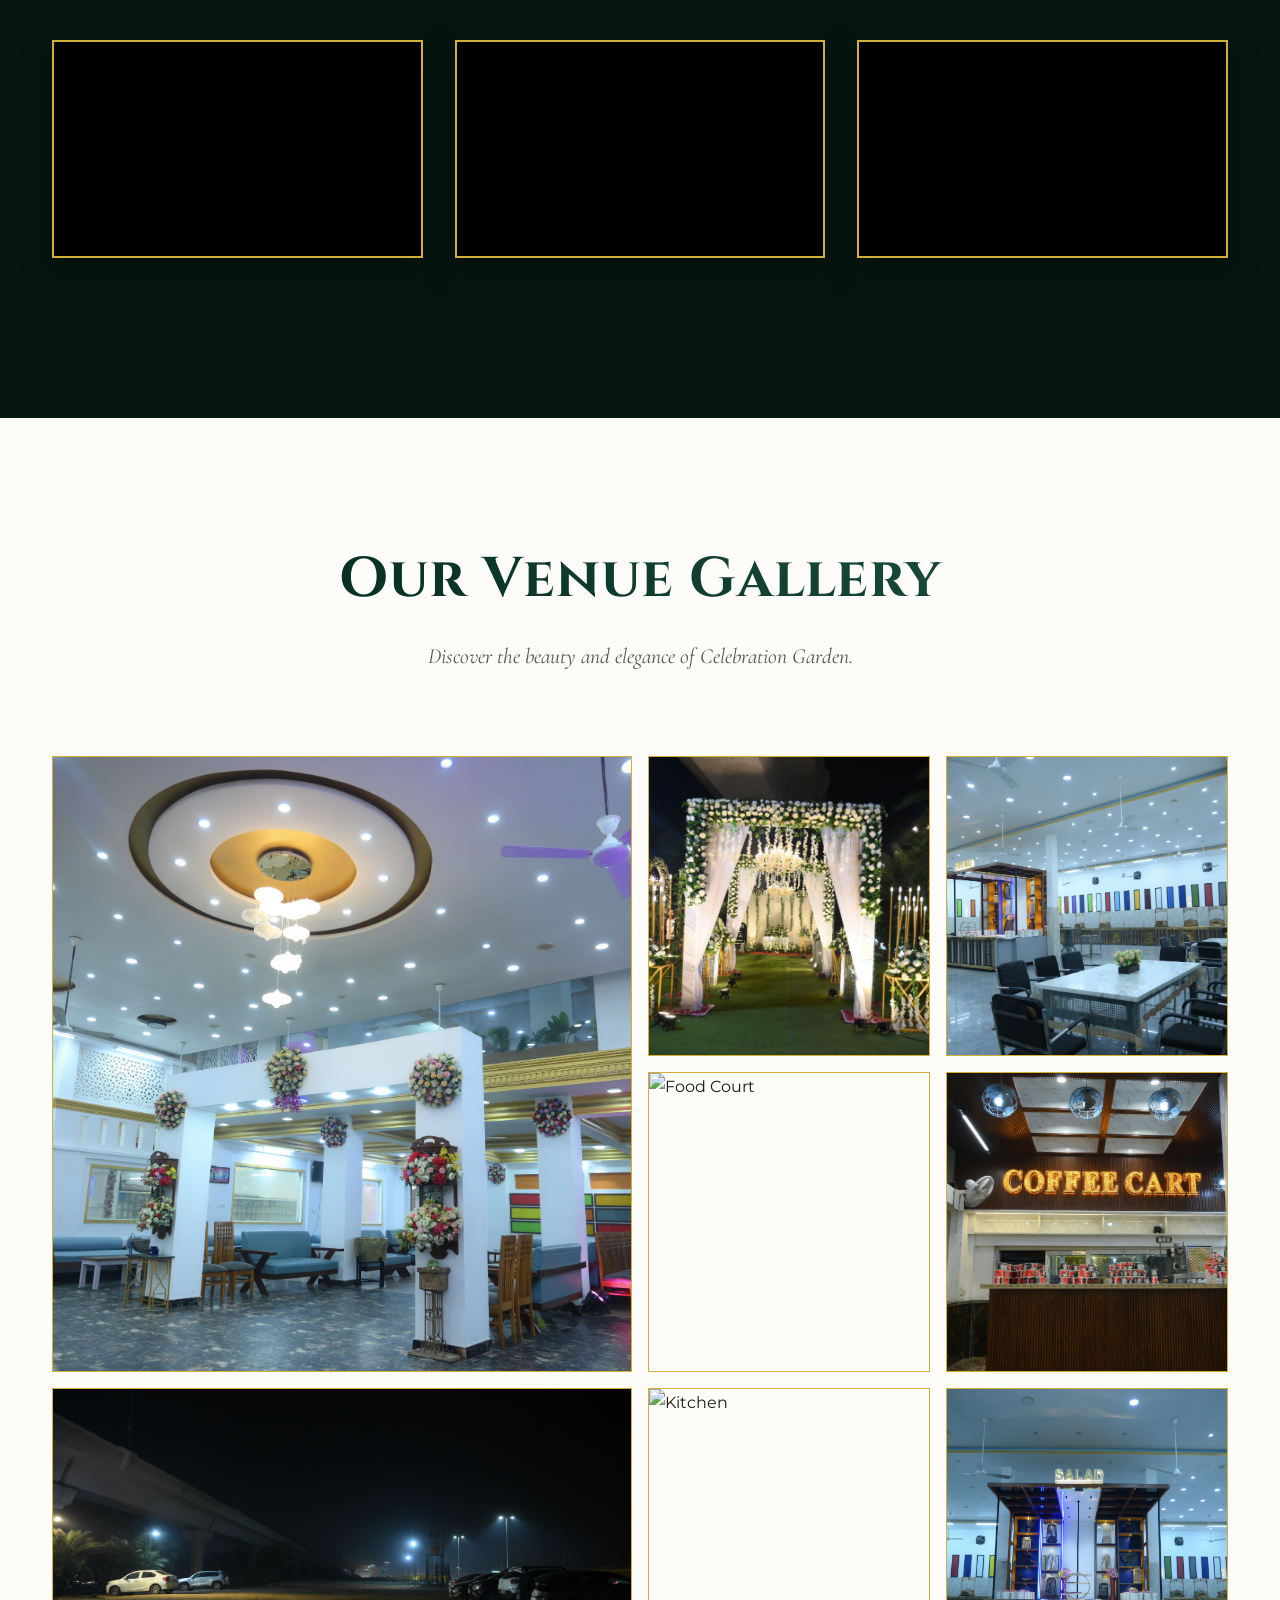
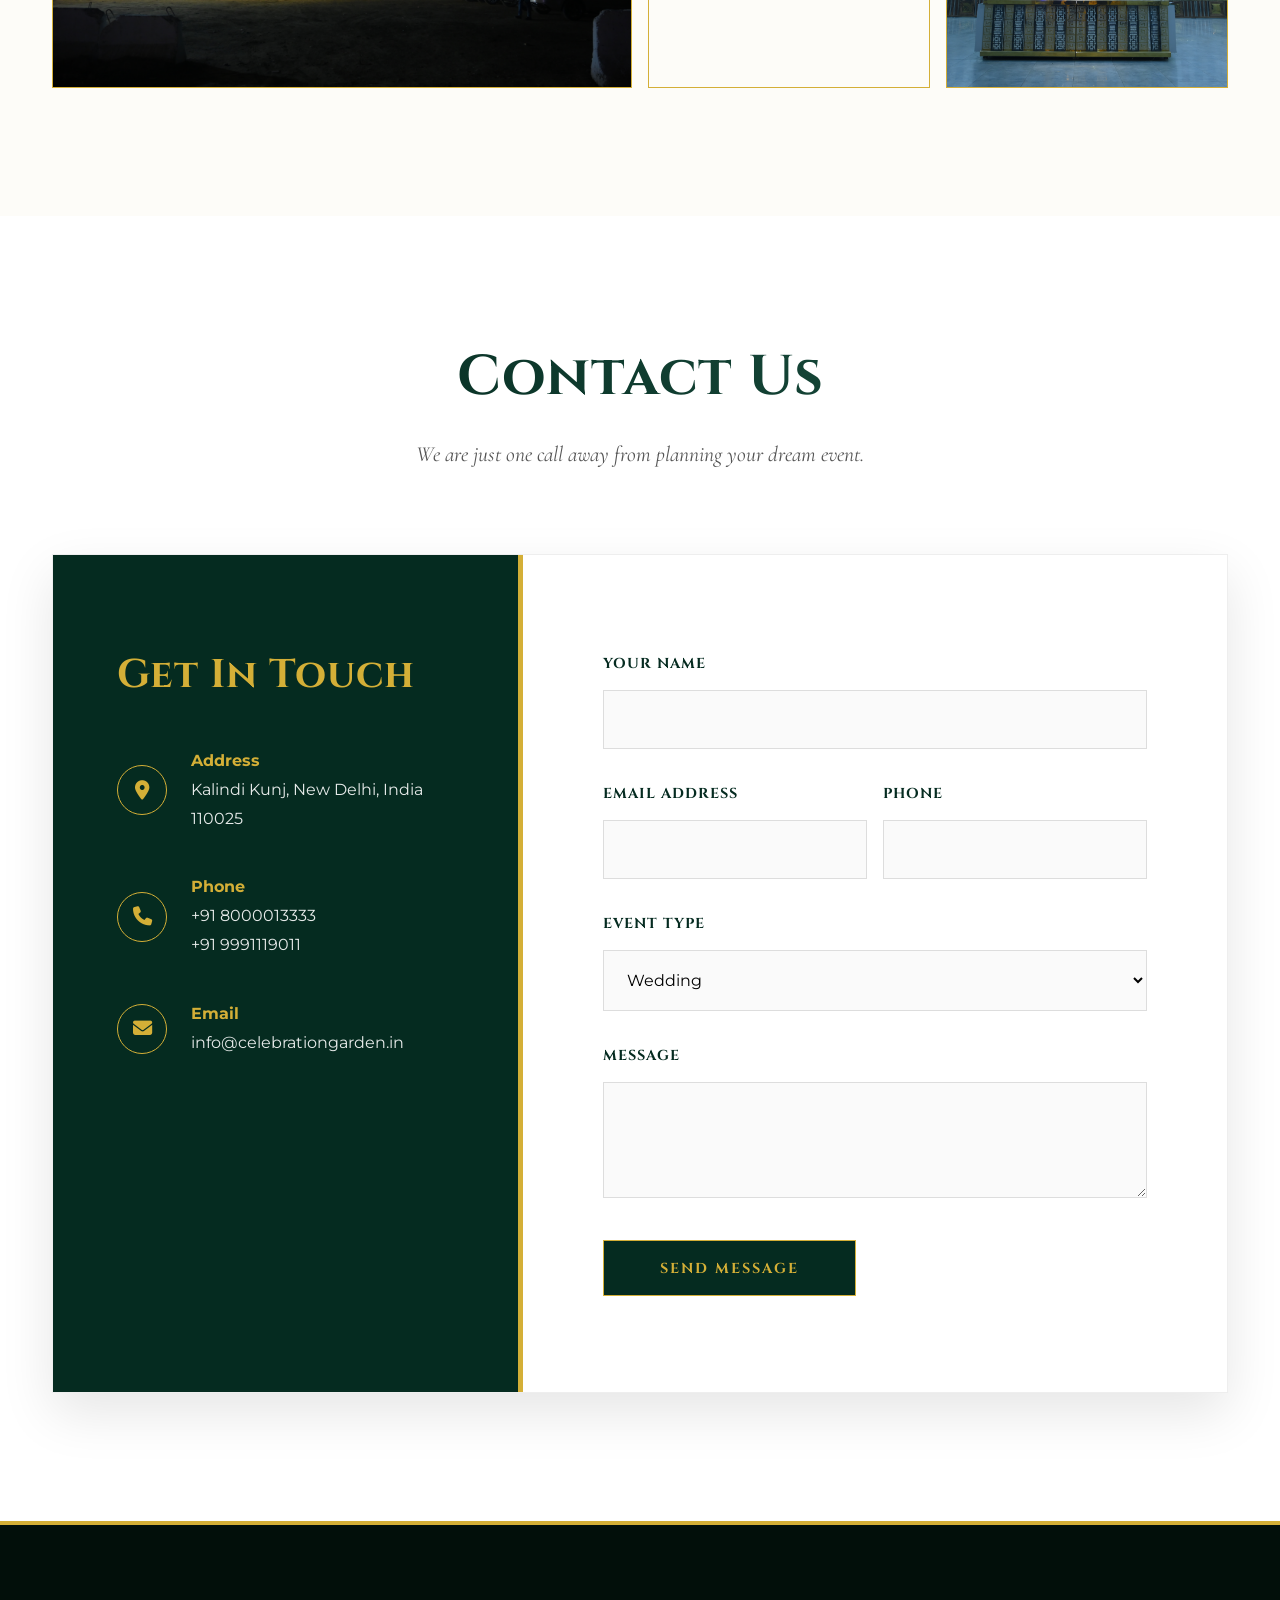
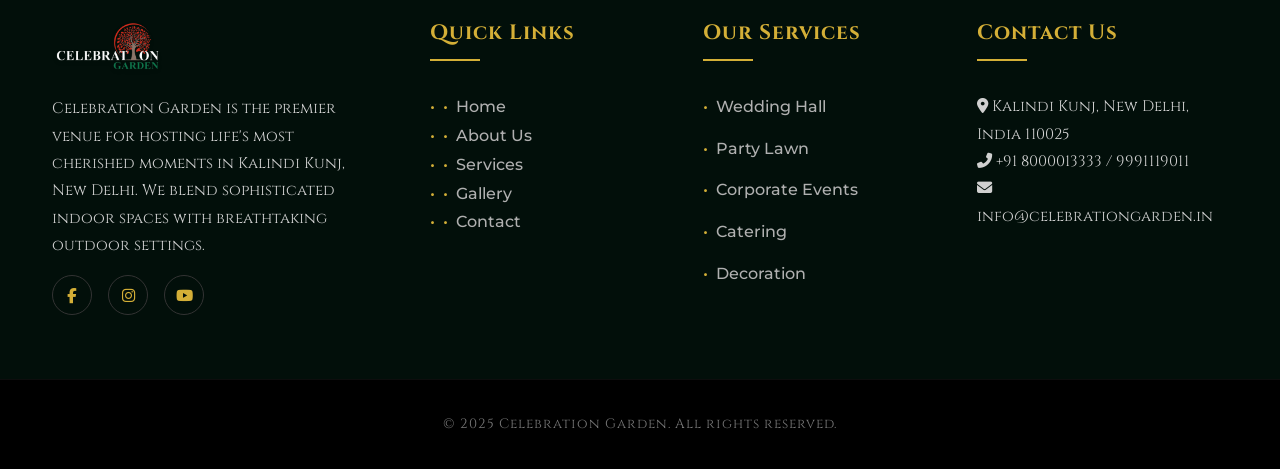
==== commit 1b7fd3cb: "changes" ====
--- a/index.html
+++ b/index.html
@@ -1017,7 +1017,7 @@
             </div>
         </div>
 
-        <div class="slide" style="background-image: url('assets/image/entrance\ \(6\).JPG');">
+        <div class="slide" style="background-image: url('assets/image/entrance\ \(6\).jpg');">
             <div class="slide-content">
                 <h1 class="slide-title">Elegant Celebrations</h1>
                 <p class="slide-subtitle">Create unforgettable memories in our beautifully designed venues.</p>
@@ -1025,7 +1025,7 @@
             </div>
         </div>
 
-        <div class="slide" style="background-image: url('assets/image/entrance\ \(2\).JPG');">
+        <div class="slide" style="background-image: url('assets/image/entrance\ \(2\).jpg');">
             <div class="slide-content">
                 <h1 class="slide-title">Exquisite Culinary</h1>
                 <p class="slide-subtitle">Our master chefs create delightful menus tailored to your preferences.</p>
@@ -1392,15 +1392,15 @@
             
             <div class="collage-grid">
                 <div class="collage-item large" onclick="openGallery('lawn')">
-                    <img src="assets/image/Lawnarea.jpg" alt="Main Hall" loading="lazy">
+                    <img src="assets/image/main_hall.jpg" alt="Main Hall" loading="lazy">
                     <div class="collage-overlay"><span class="collage-category">Main Hall</span></div>
                 </div>
                 <div class="collage-item" onclick="openGallery('entrance')">
-                    <img src="assets/image/entrance (2).JPG" alt="Grand Entry" loading="lazy">
+                    <img src="assets/image/grand_entrance.jpg" alt="Grand Entry" loading="lazy">
                     <div class="collage-overlay"><span class="collage-category">Grand Entry</span></div>
                 </div>
                 <div class="collage-item" onclick="openGallery('dining')">
-                    <img src="assets/image/Diningarea.JPG" alt="Dining" loading="lazy">
+                    <img src="assets/image/Dinning_photo.jpg" alt="Dining" loading="lazy">
                     <div class="collage-overlay"><span class="collage-category">Dining</span></div>
                 </div>
                 <div class="collage-item" onclick="openGallery('dining')">
@@ -1570,11 +1570,11 @@
         </div>
     </div>
 
-    <script>
+     <script>
         // -Pop up window-
         const areaData = {
             lawn: {
-                title: "Lawn Area",
+                title: "Halls",
                 description: "Our beautifully manicured lawn area provides a stunning outdoor setting for ceremonies and cocktail hours. Surrounded by lush gardens and elegant landscaping, this space creates a perfect backdrop for your special moments with natural beauty and tranquility.",
                 images: ["assets/image/Lawnarea2.jpg", "assets/image/Lawnarea.jpg", "assets/image/Hall6.JPG"]
             },
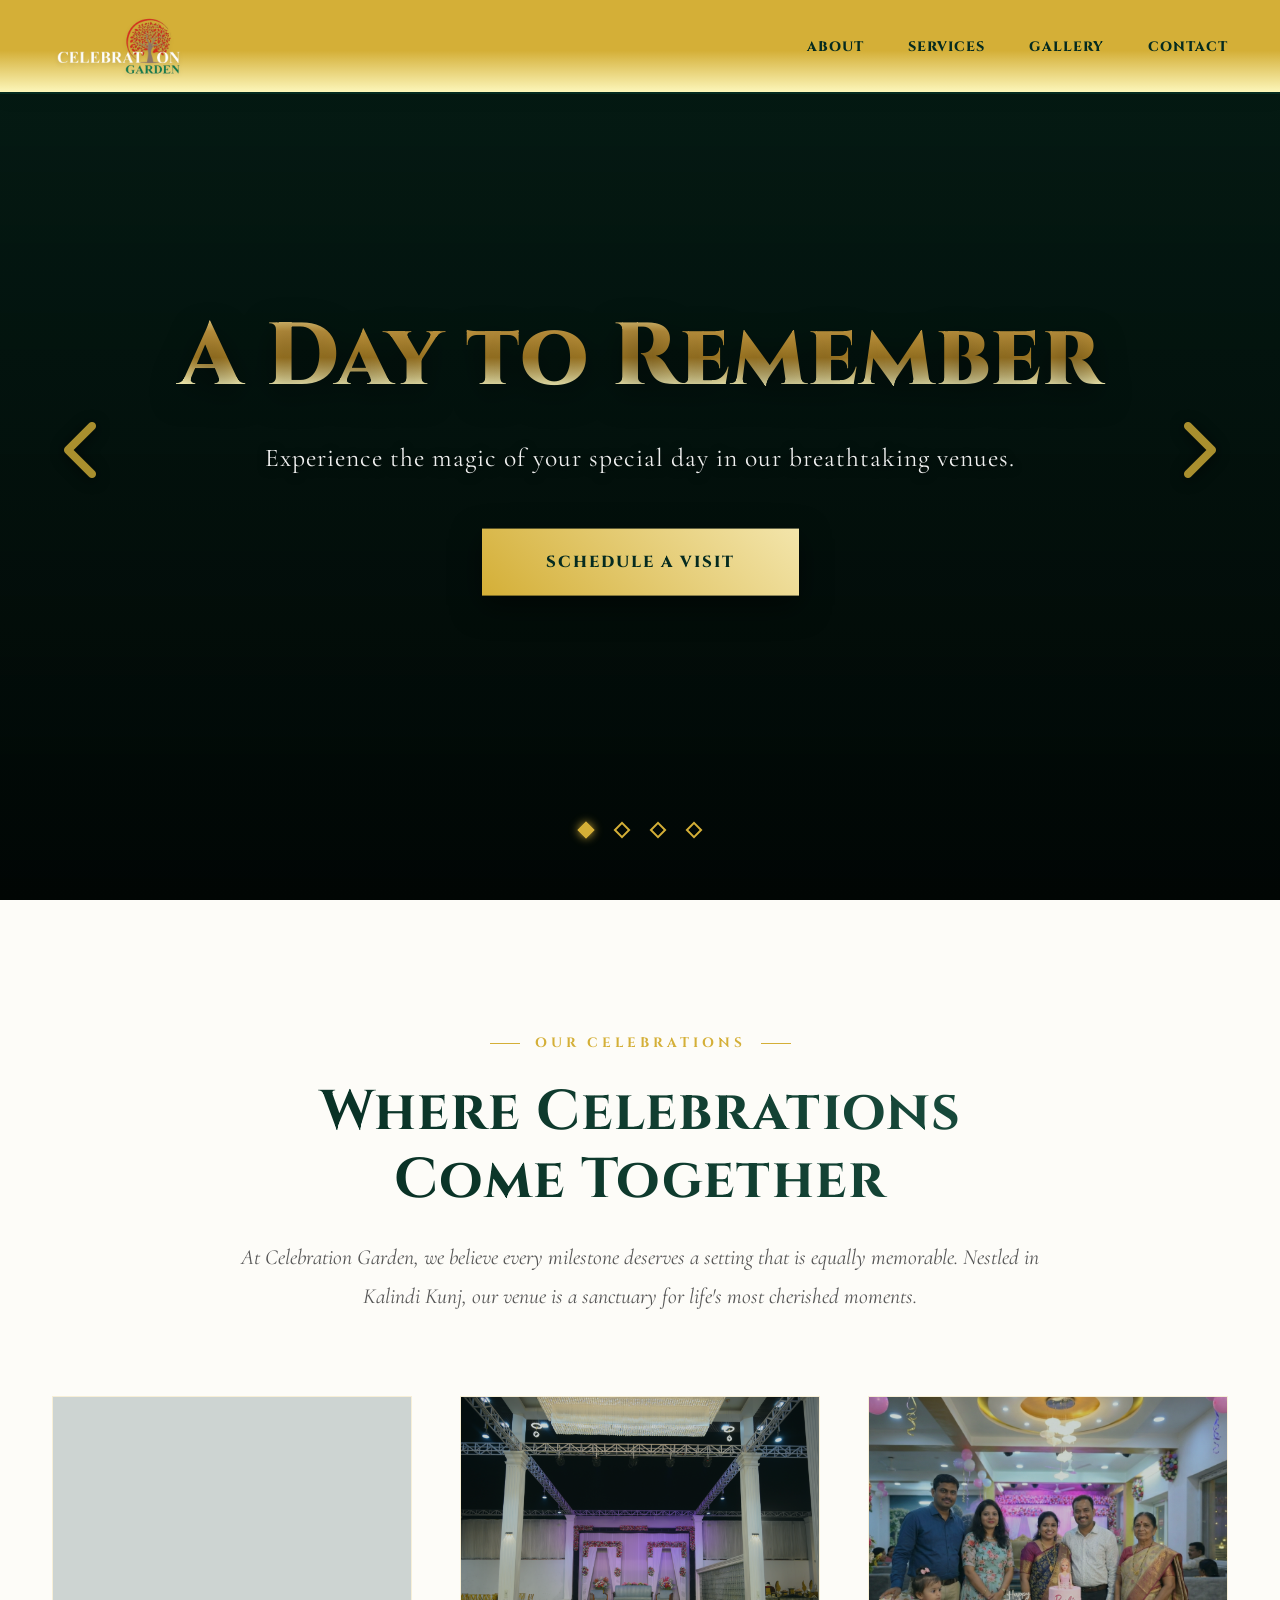
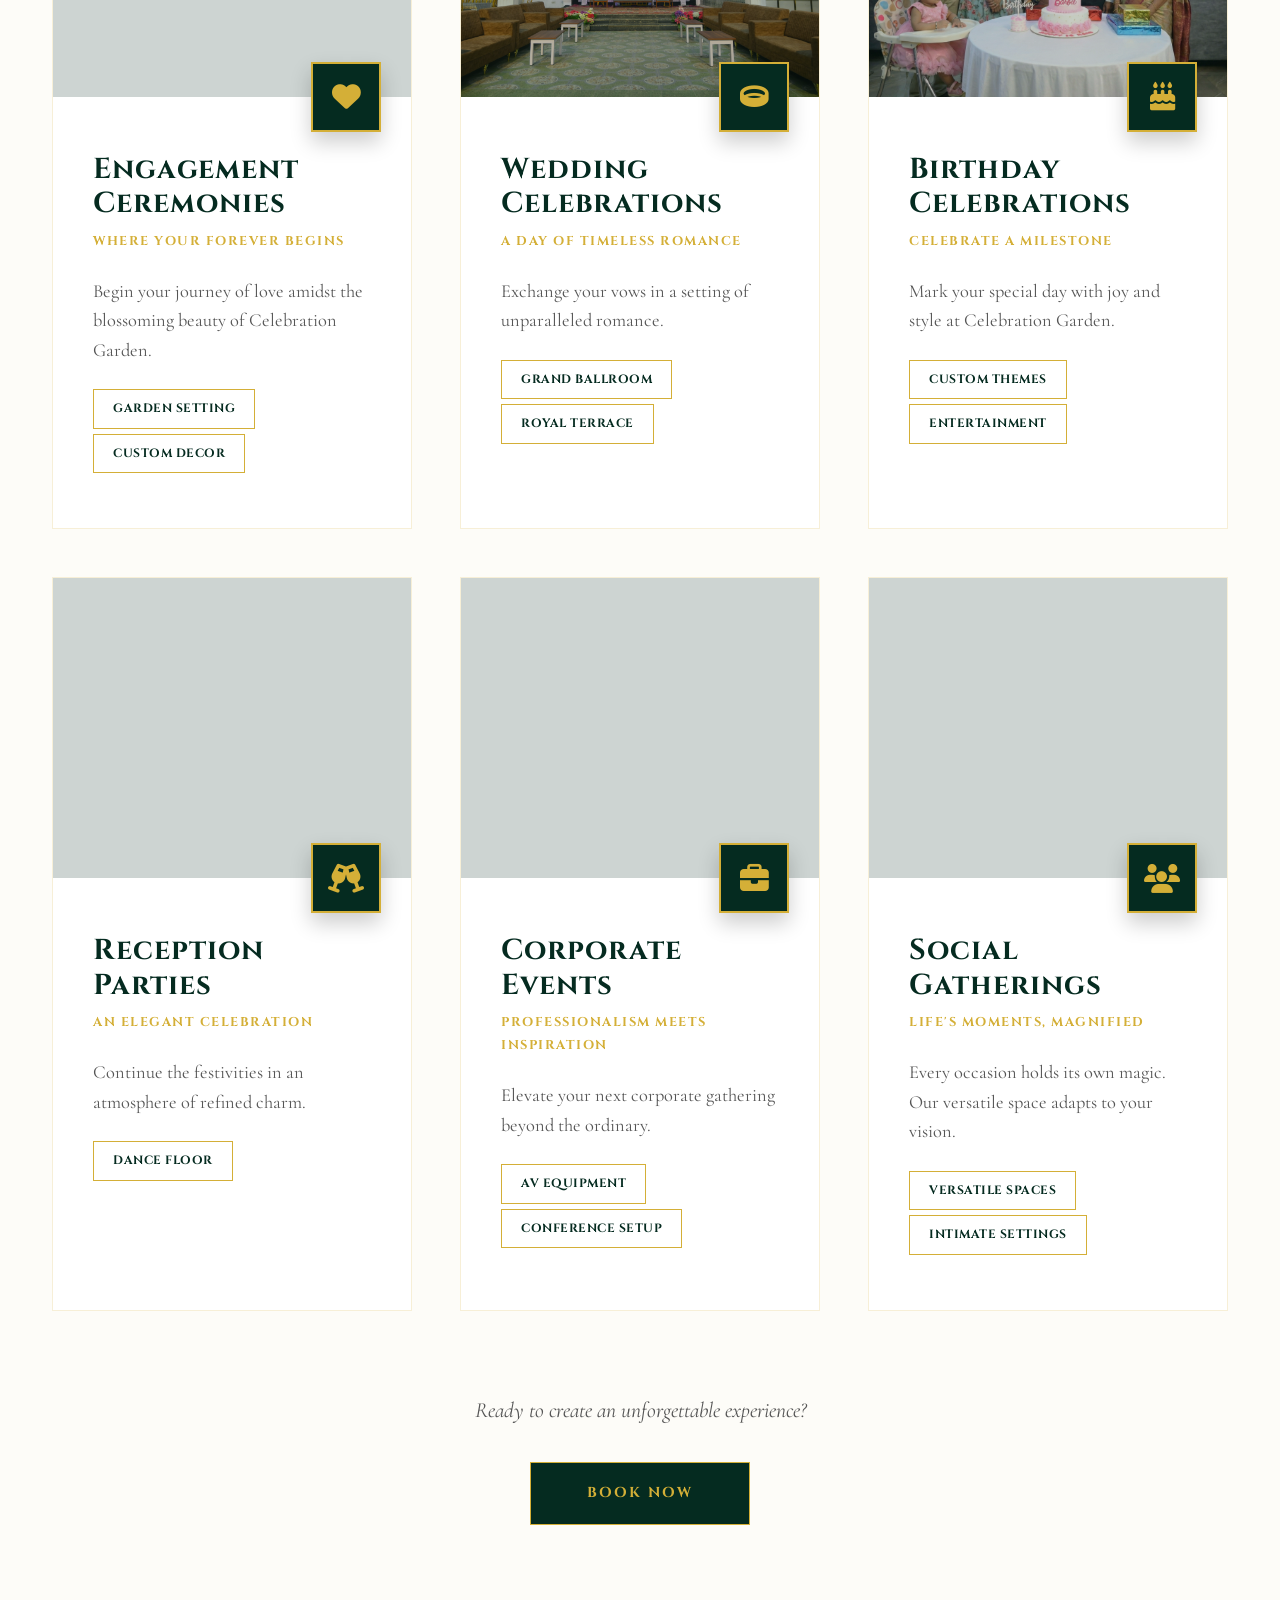
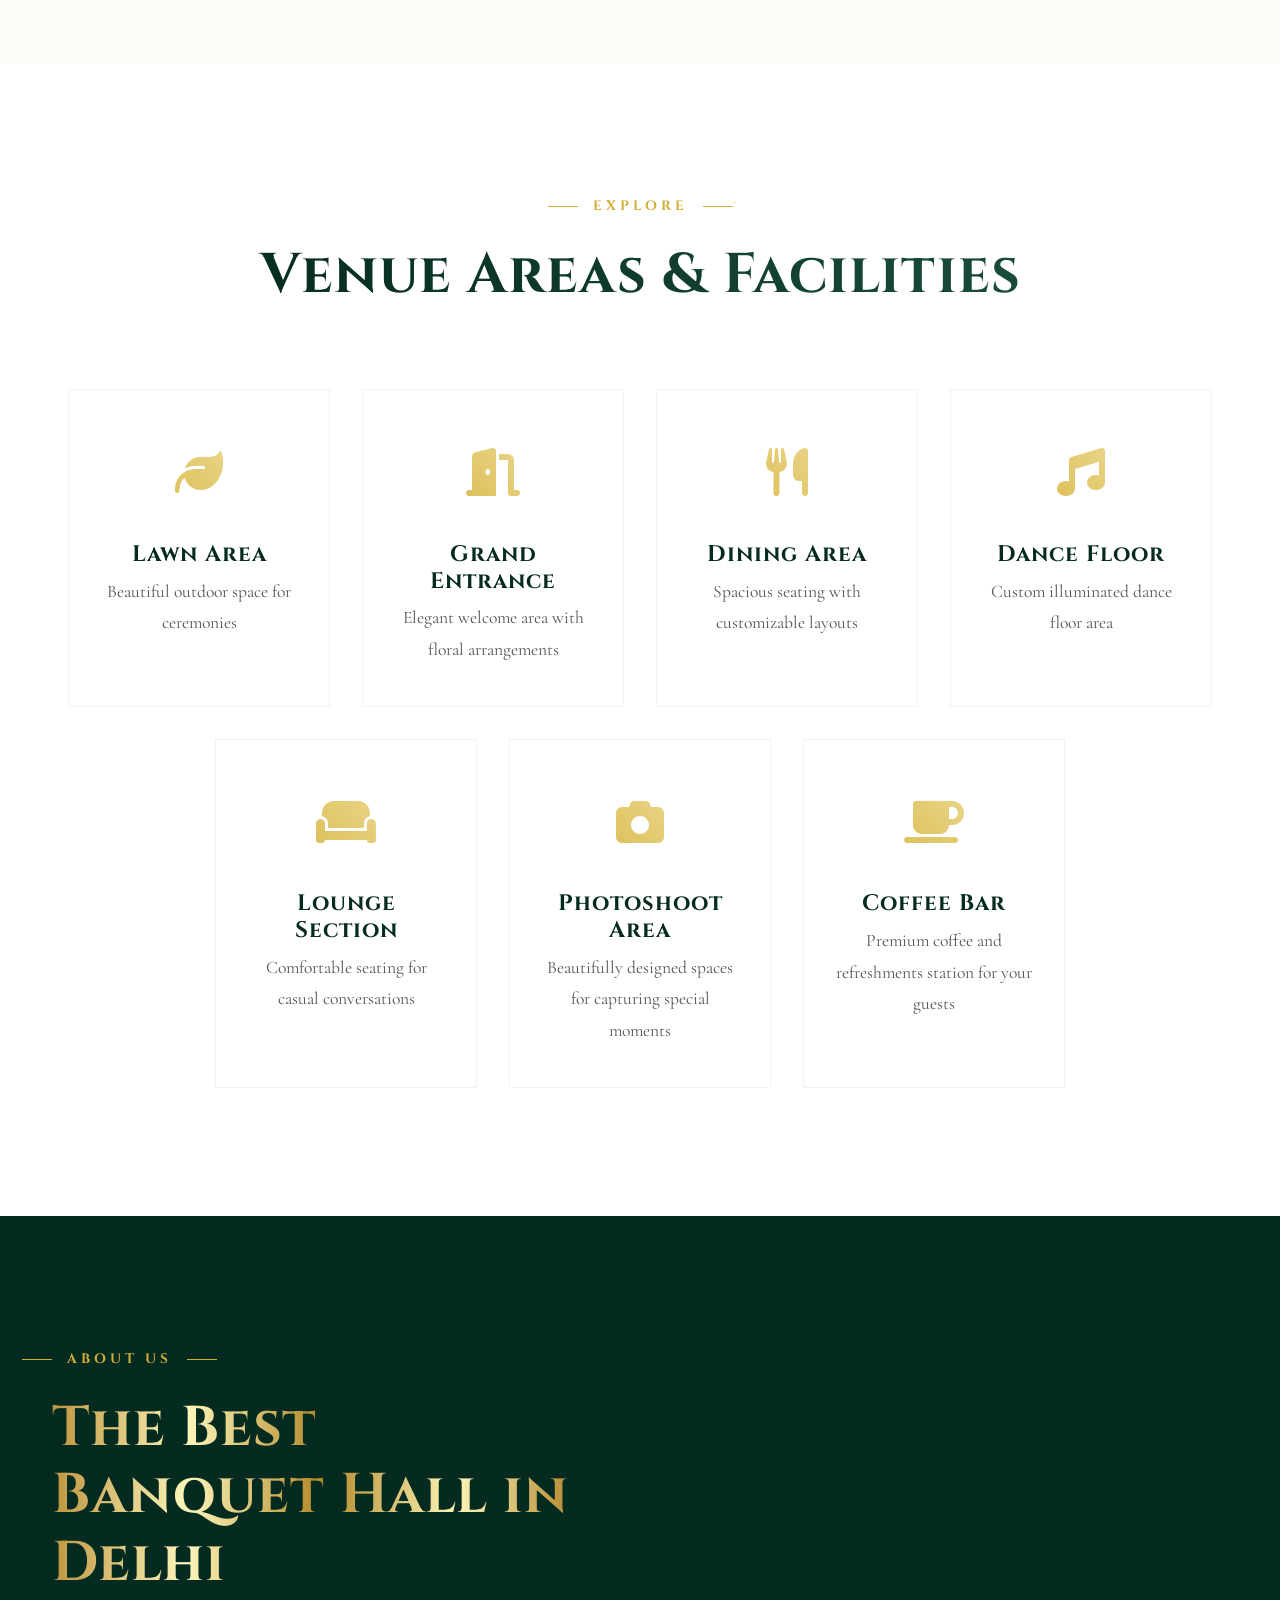
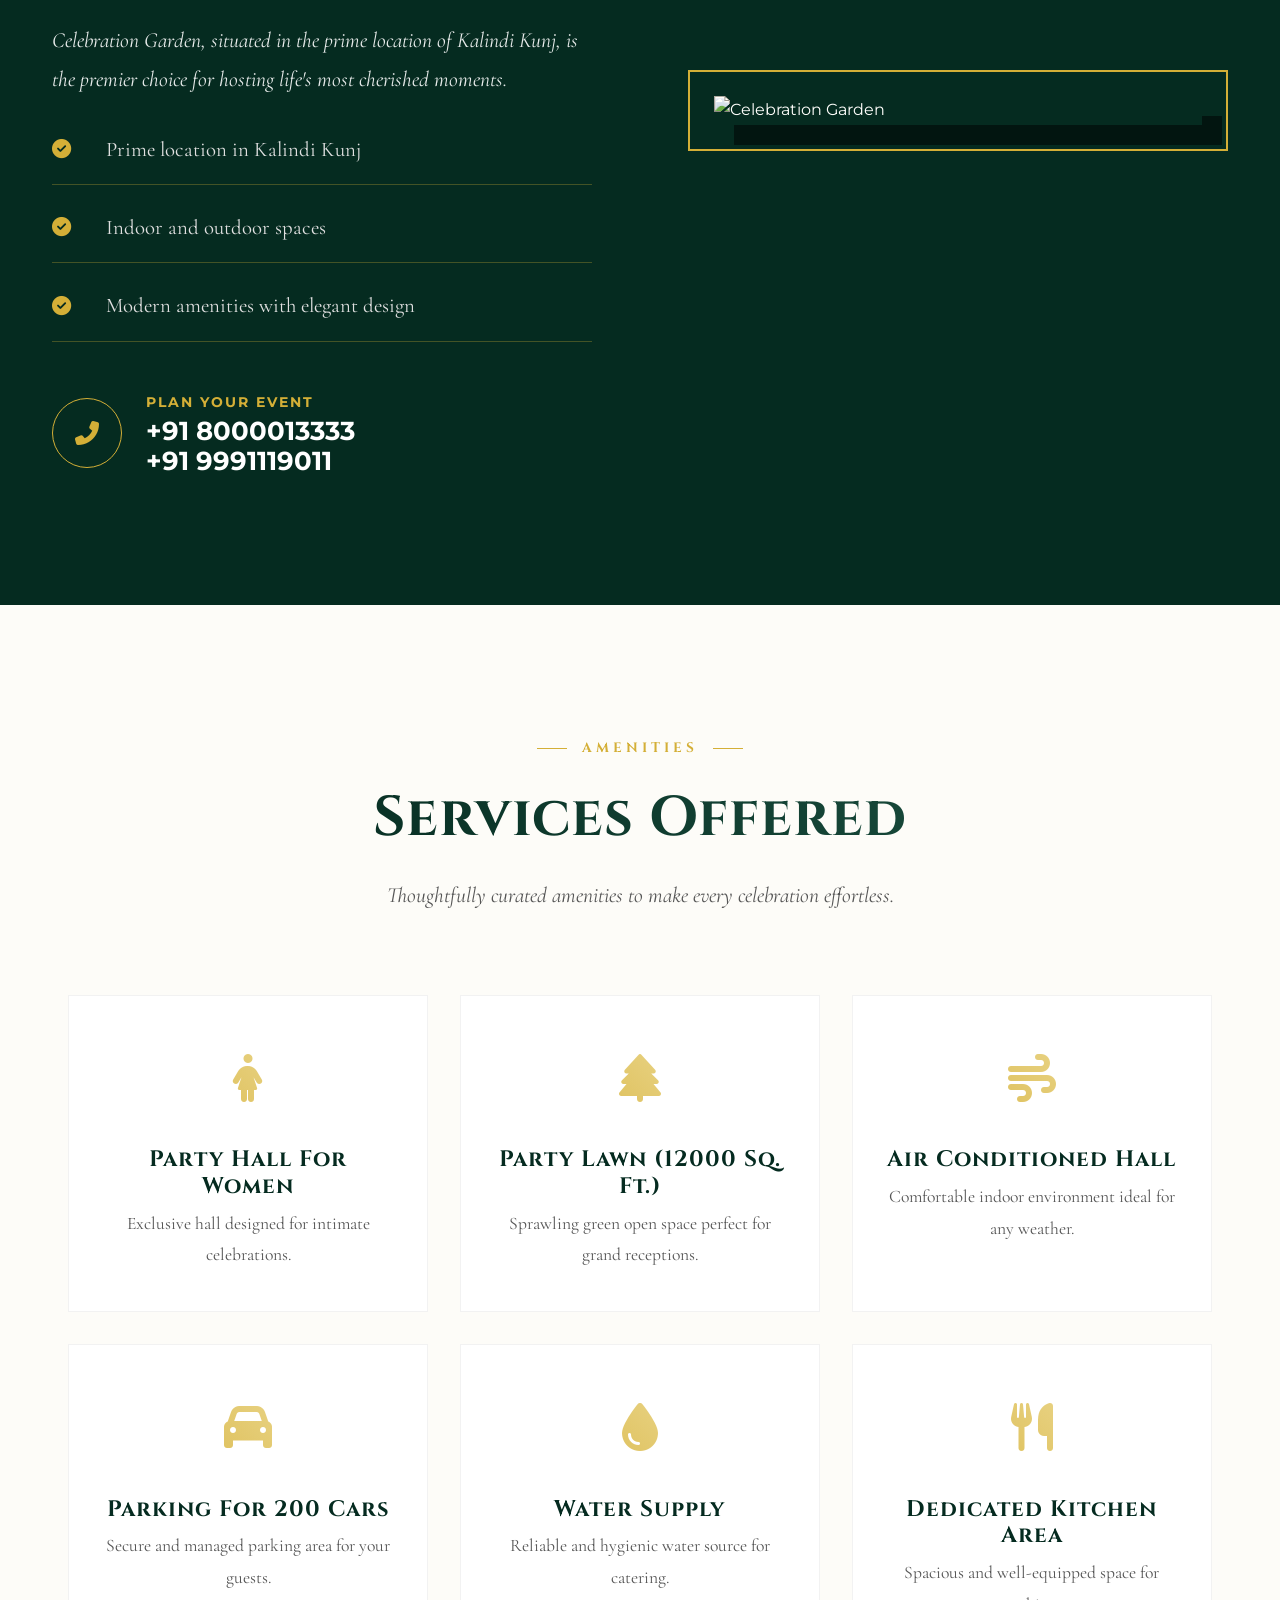
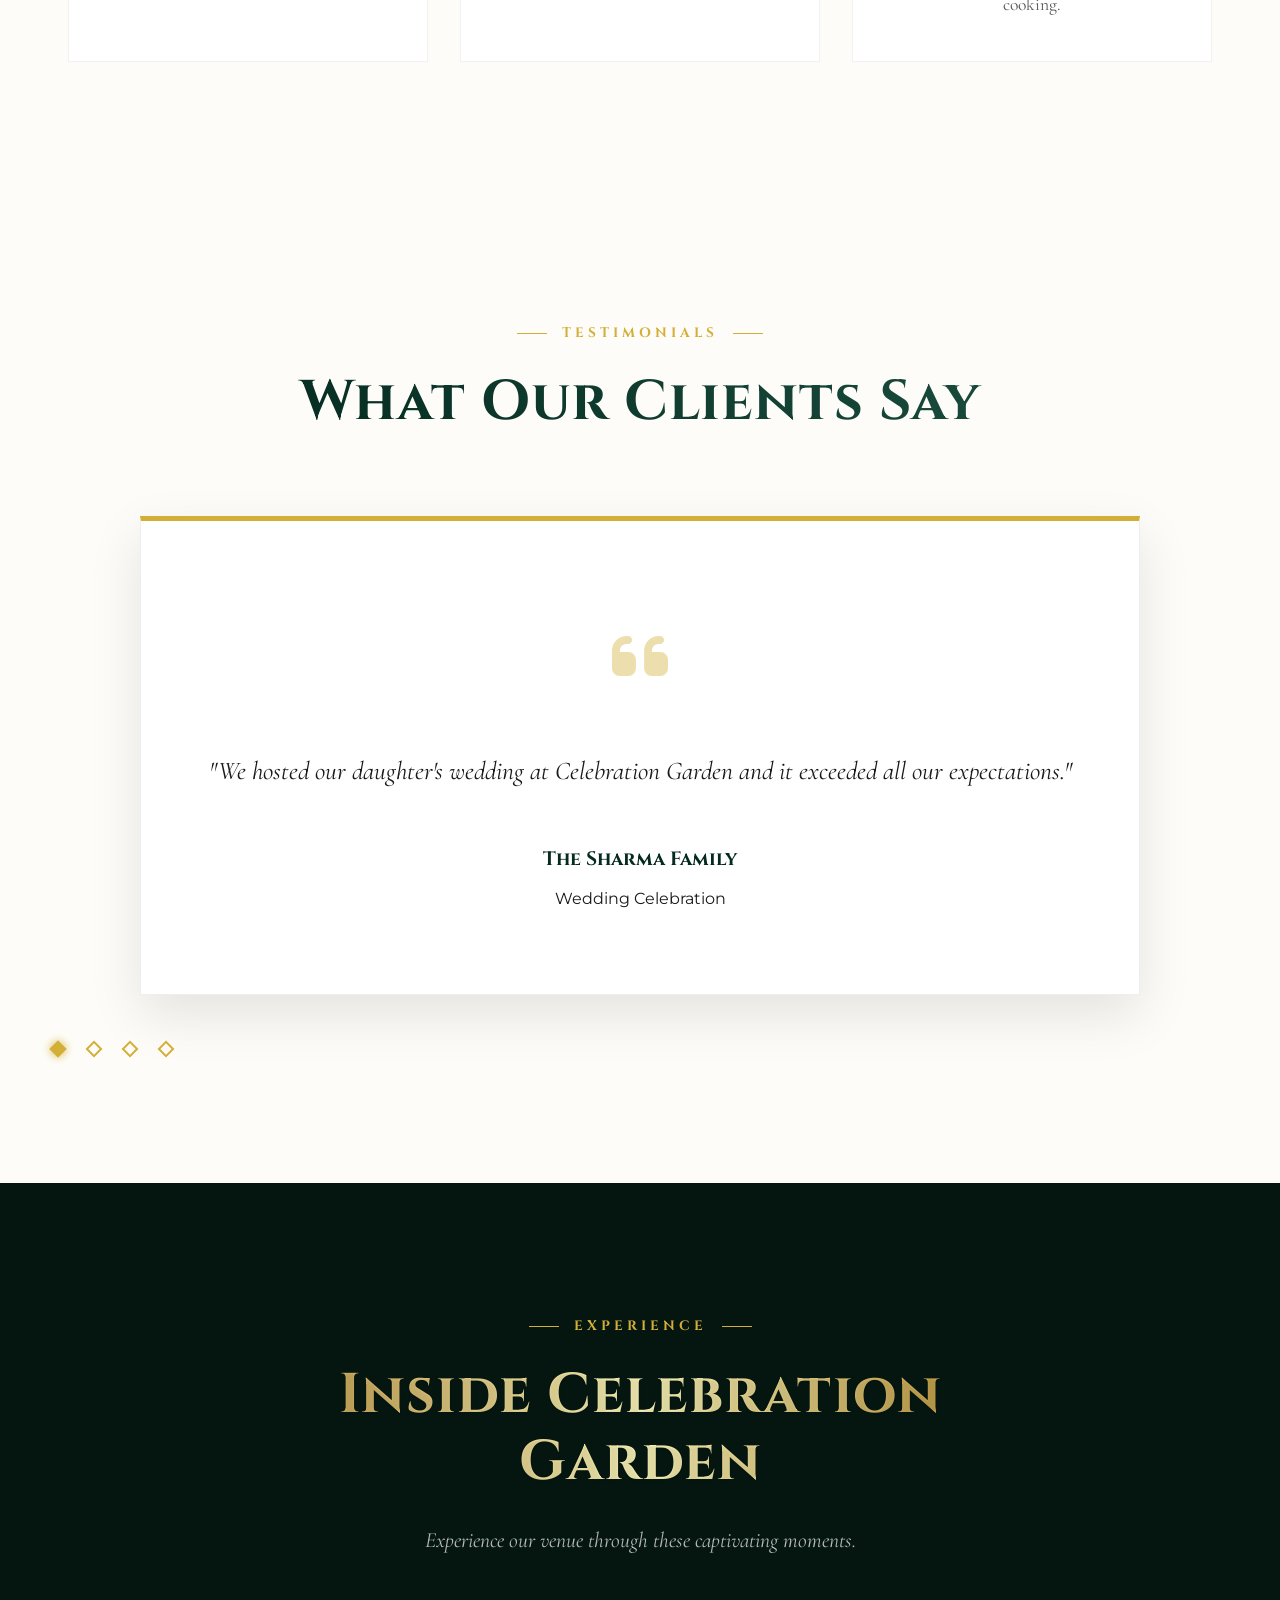
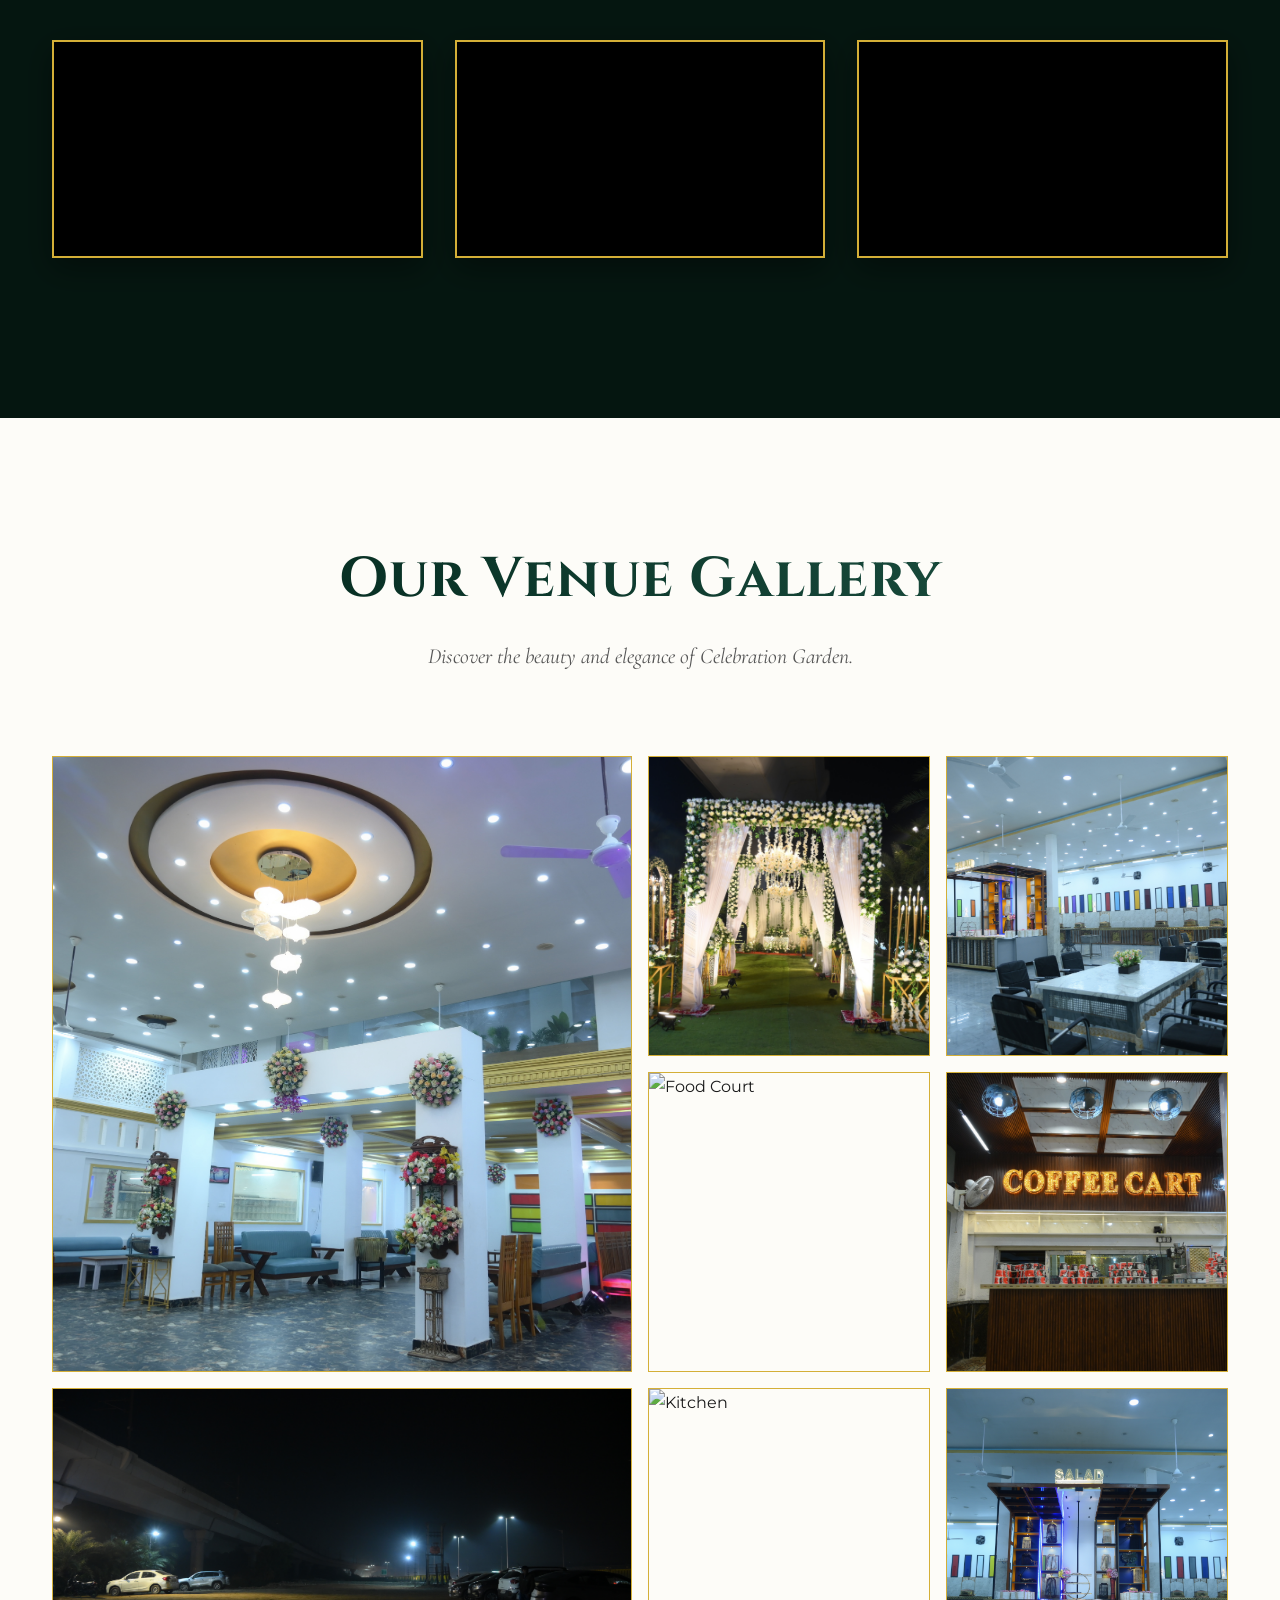
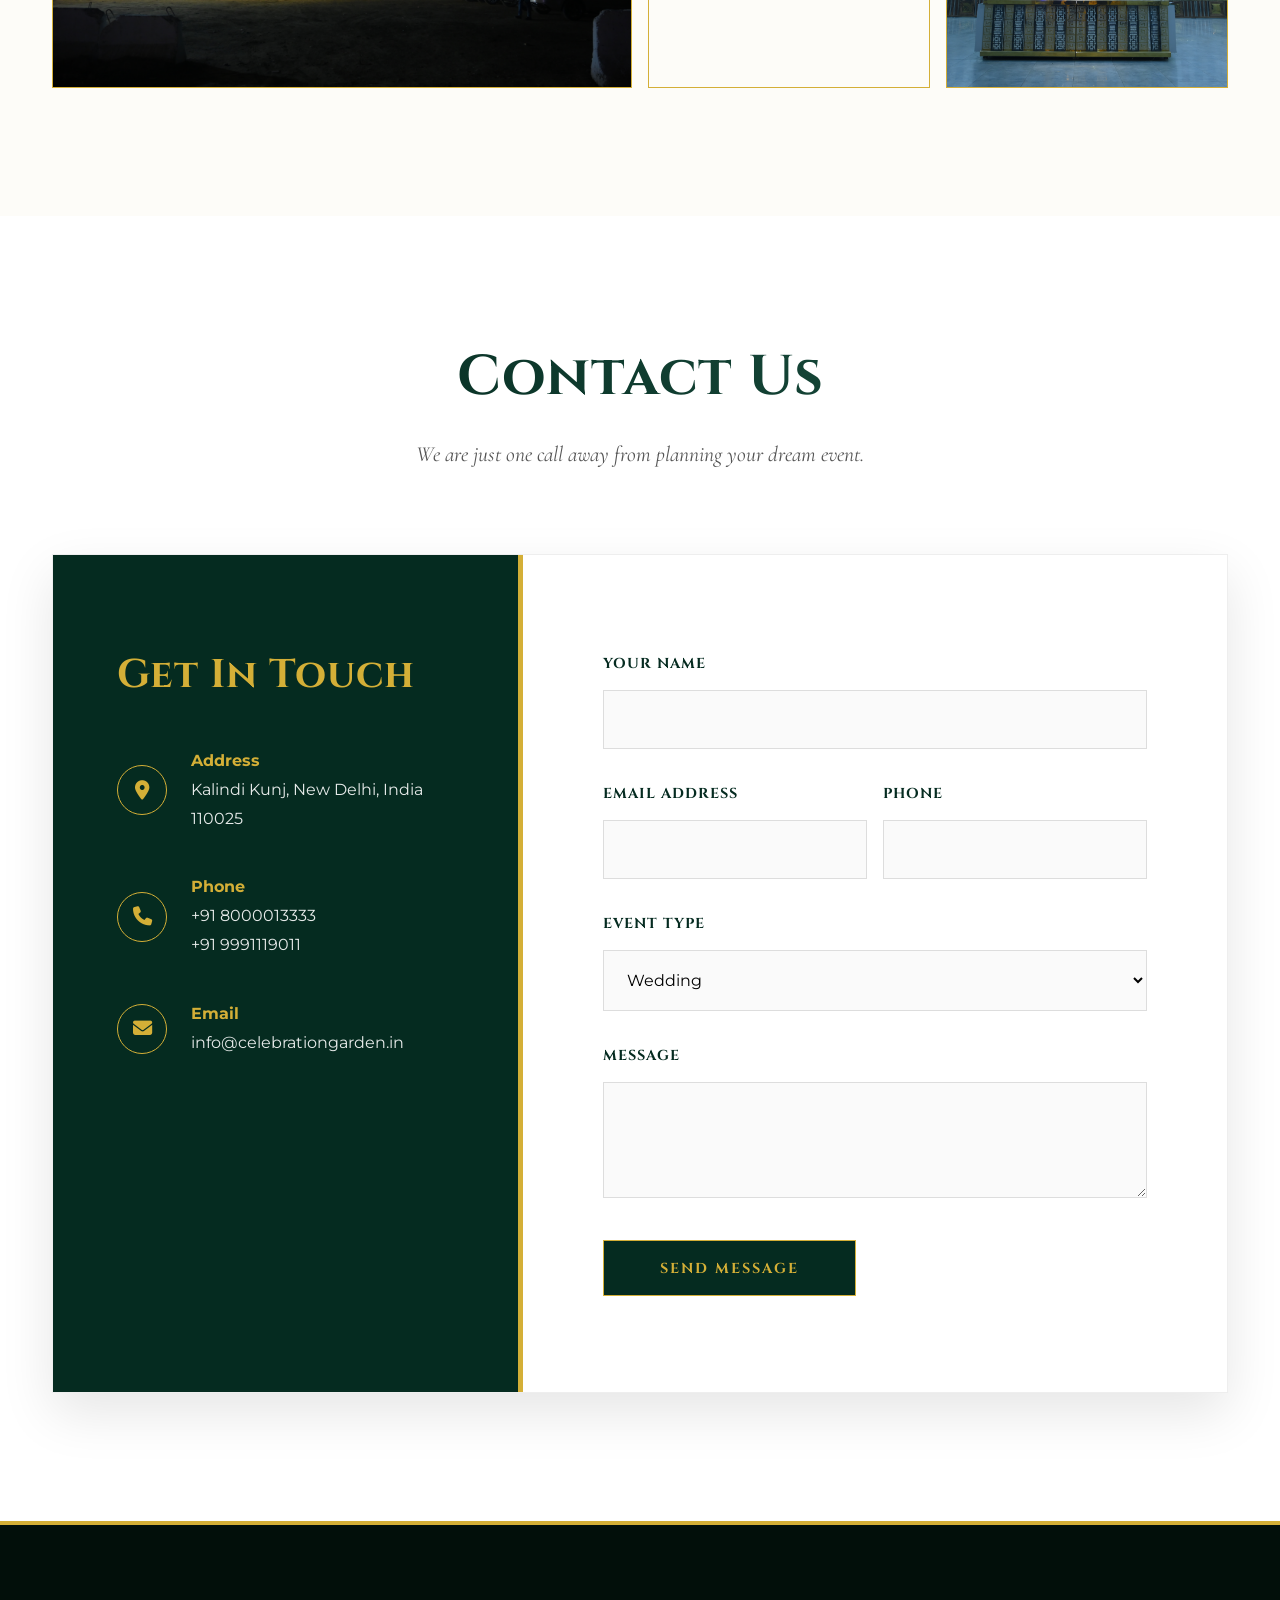
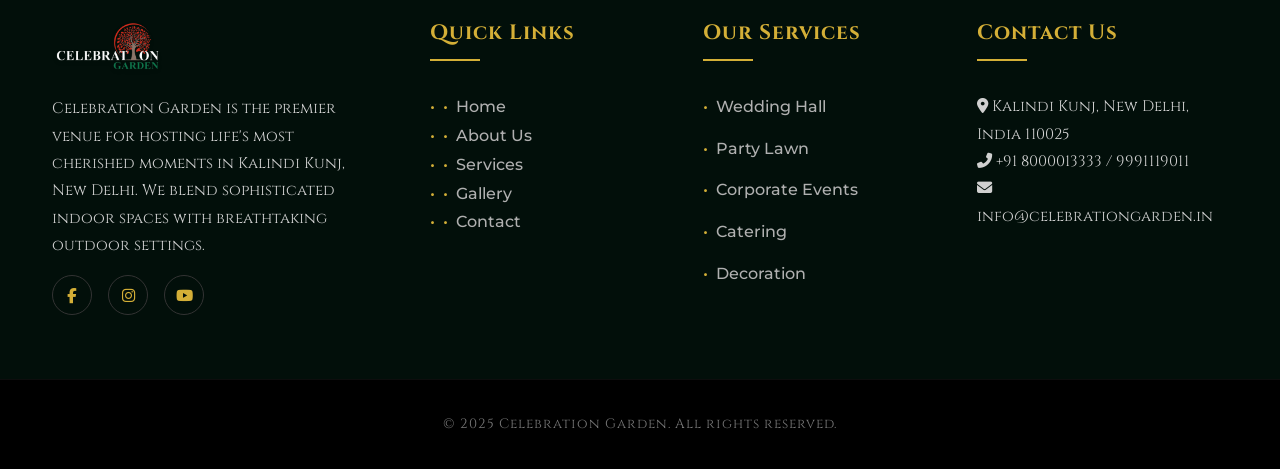
==== commit 4b298e35: "change" ====
--- a/index.html
+++ b/index.html
@@ -1576,7 +1576,7 @@
             lawn: {
                 title: "Halls",
                 description: "Our beautifully manicured lawn area provides a stunning outdoor setting for ceremonies and cocktail hours. Surrounded by lush gardens and elegant landscaping, this space creates a perfect backdrop for your special moments with natural beauty and tranquility.",
-                images: ["assets/image/Lawnarea2.jpg", "assets/image/Lawnarea.jpg", "assets/image/Hall6.JPG"]
+                images: ["assets/image/Lawnarea2.jpg", "assets/image/Lawnarea.jpg", "assets/image/Diningarea.JPG"]
             },
             entrance: {
                 title: "Grand Entrance",
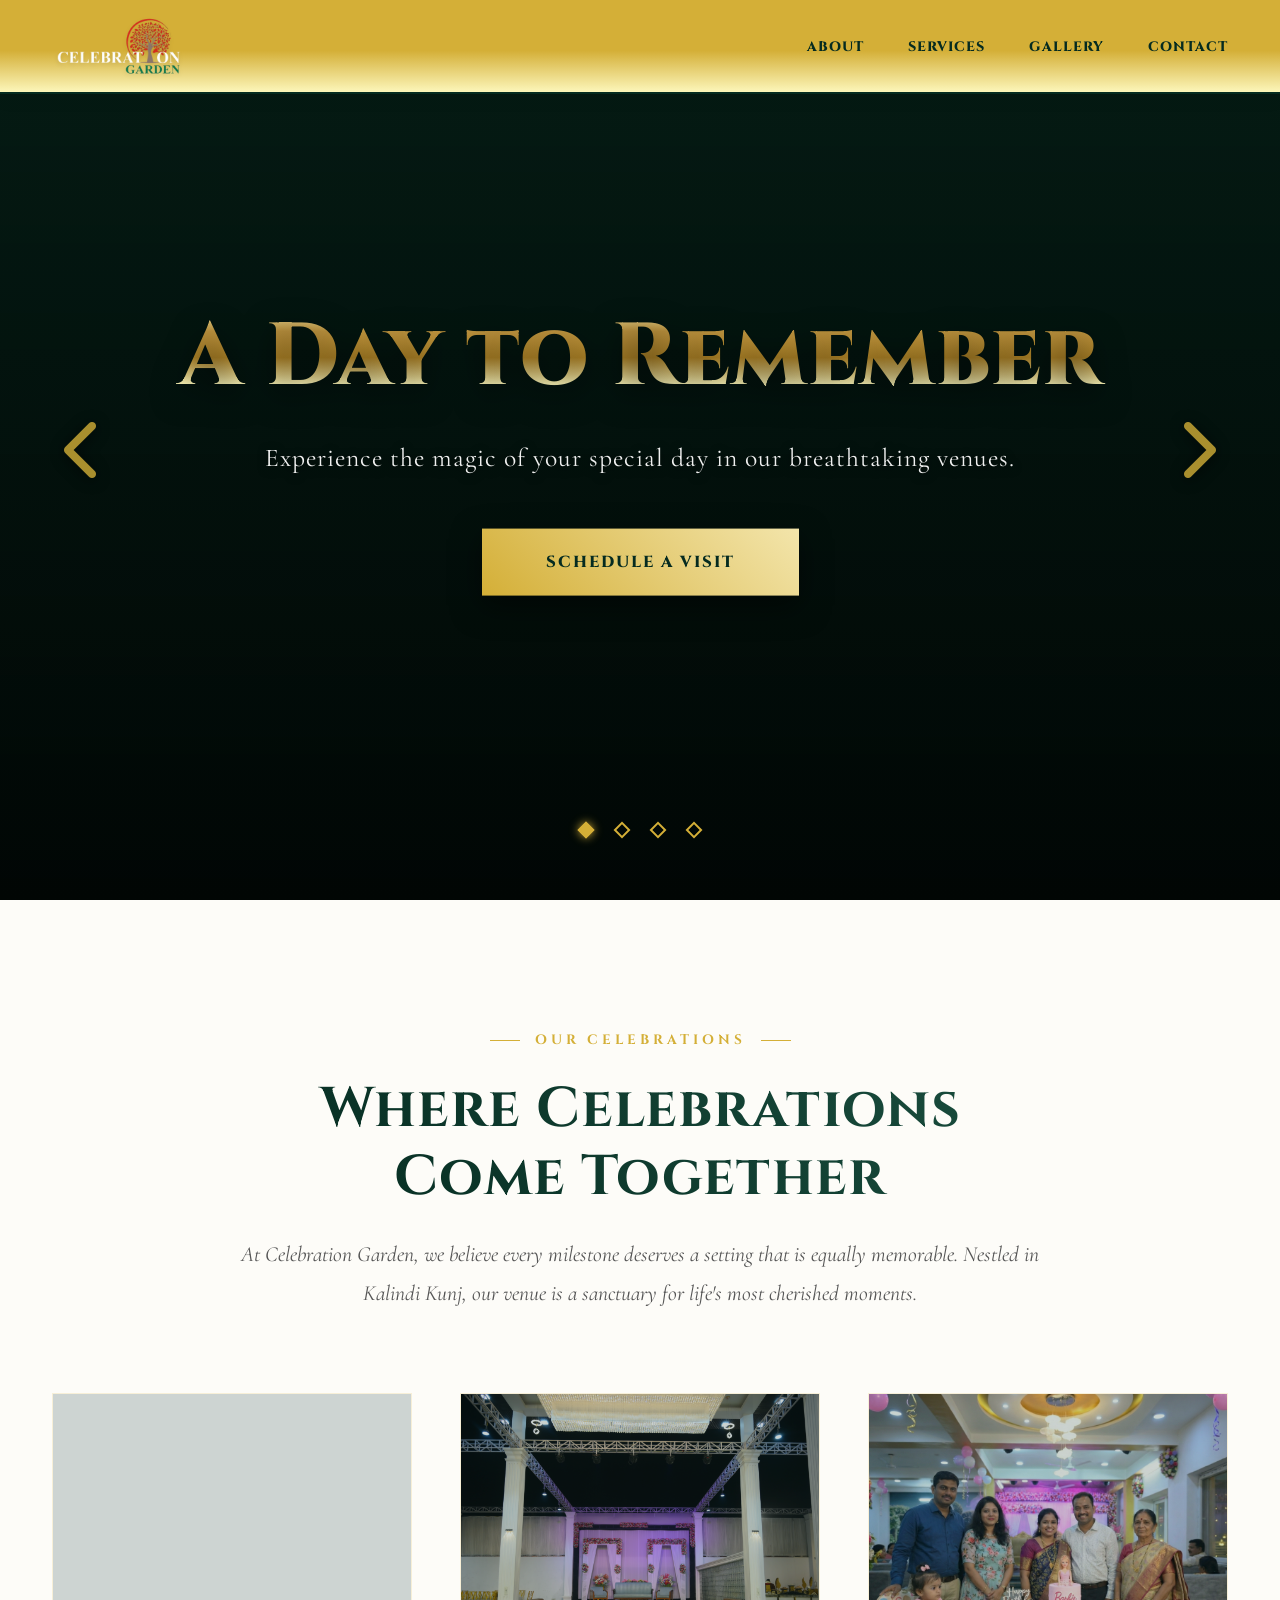
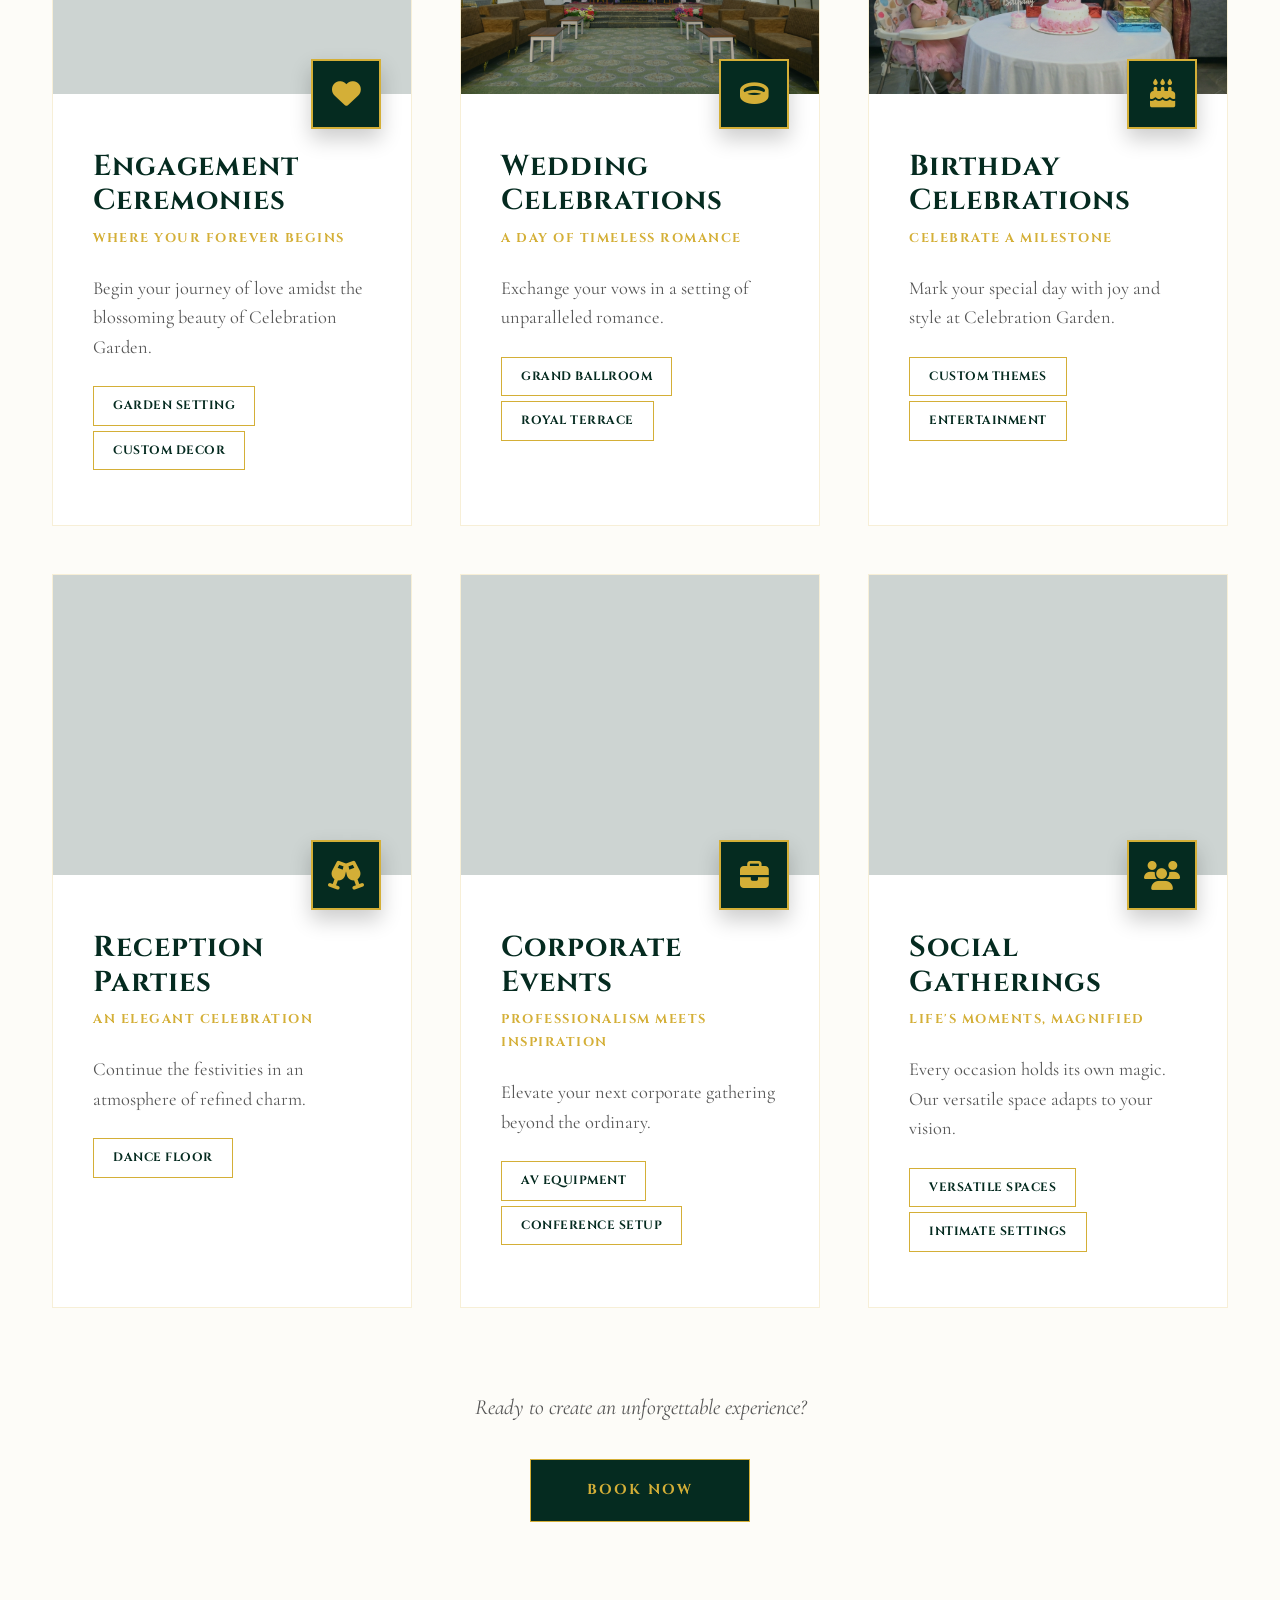
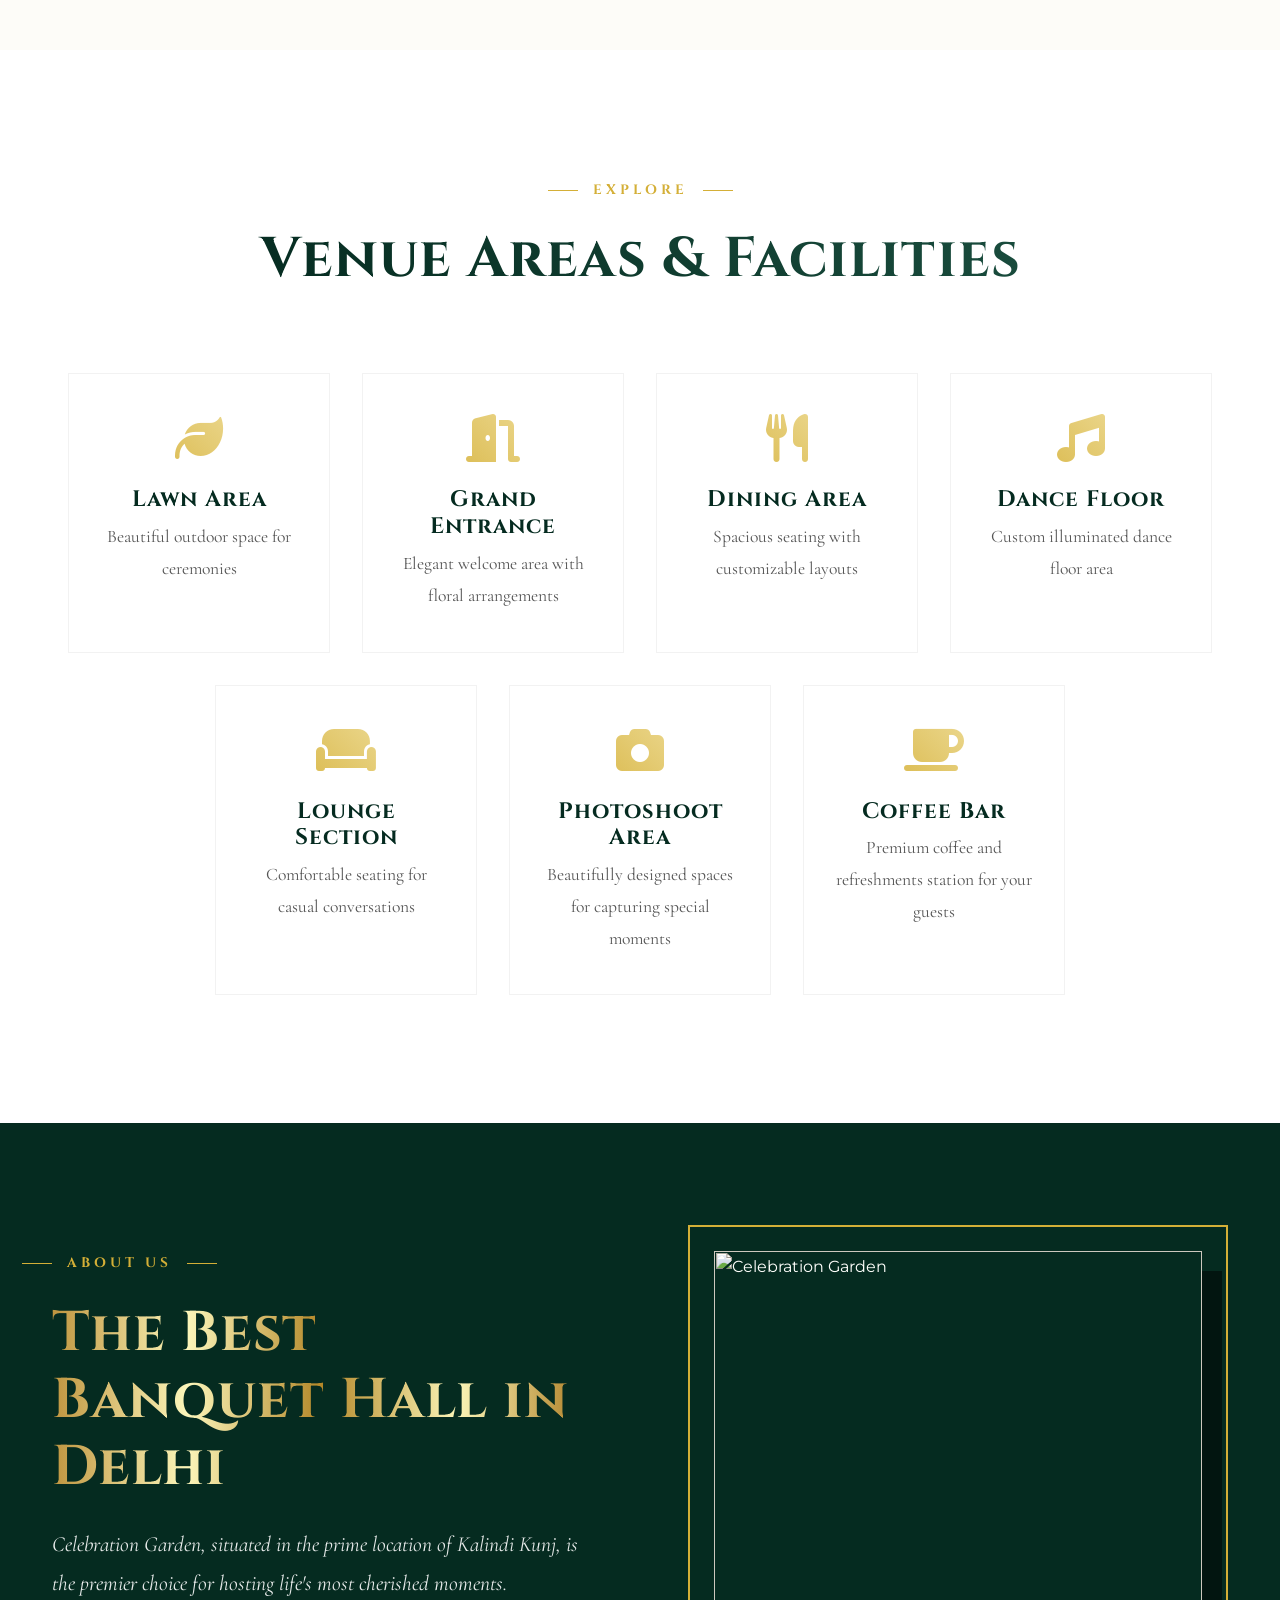
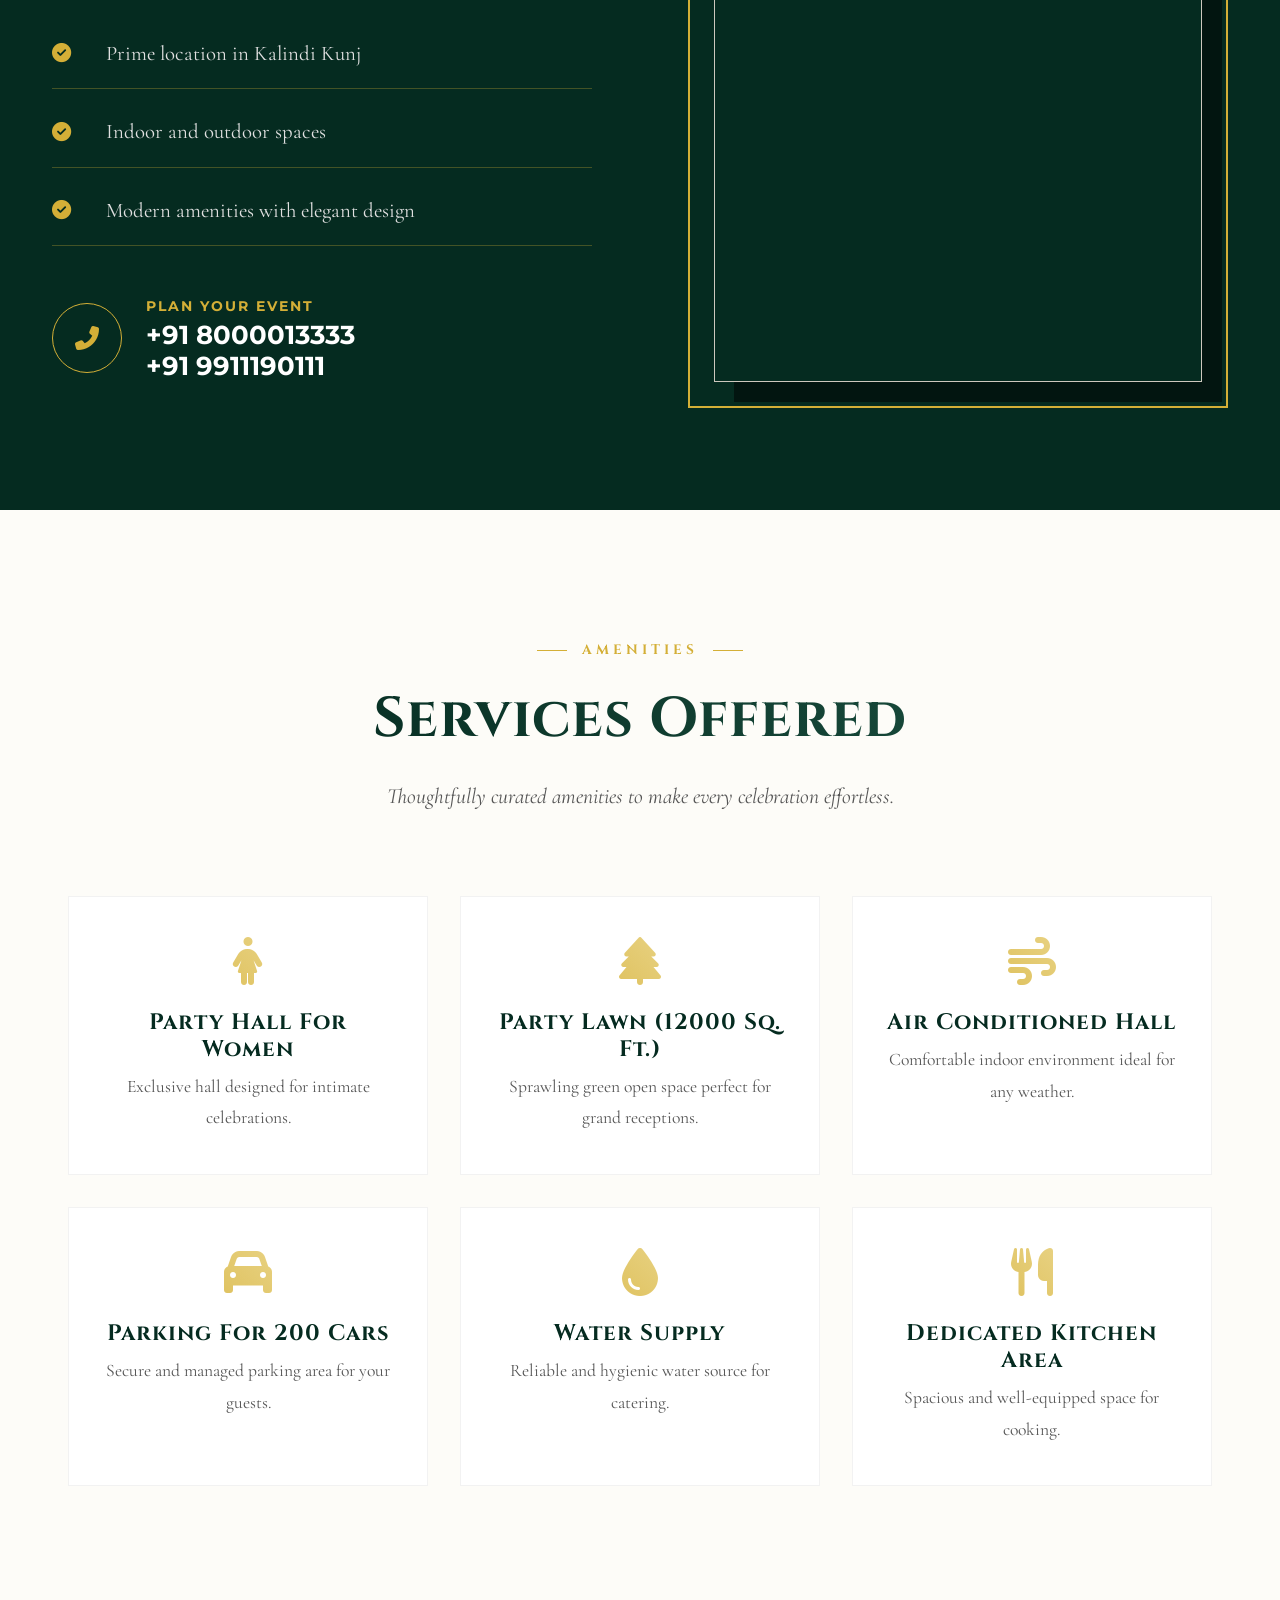
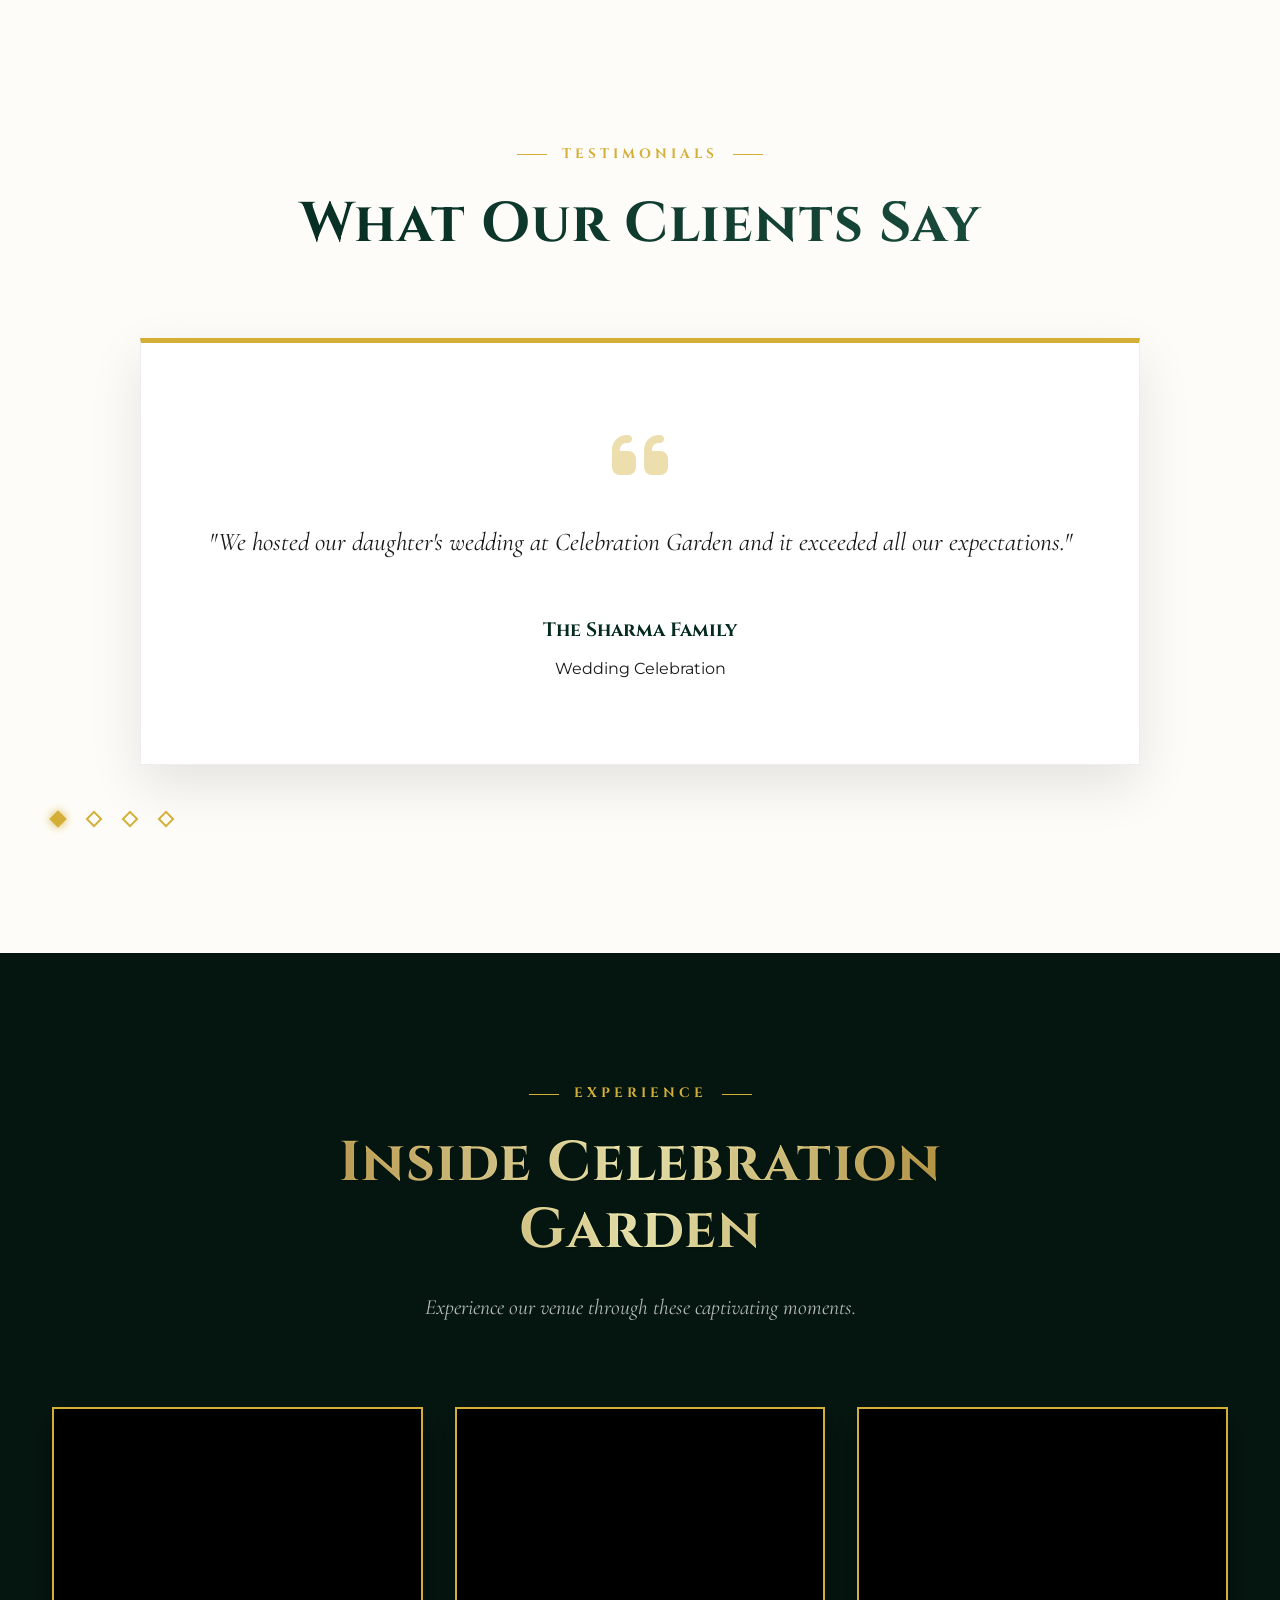
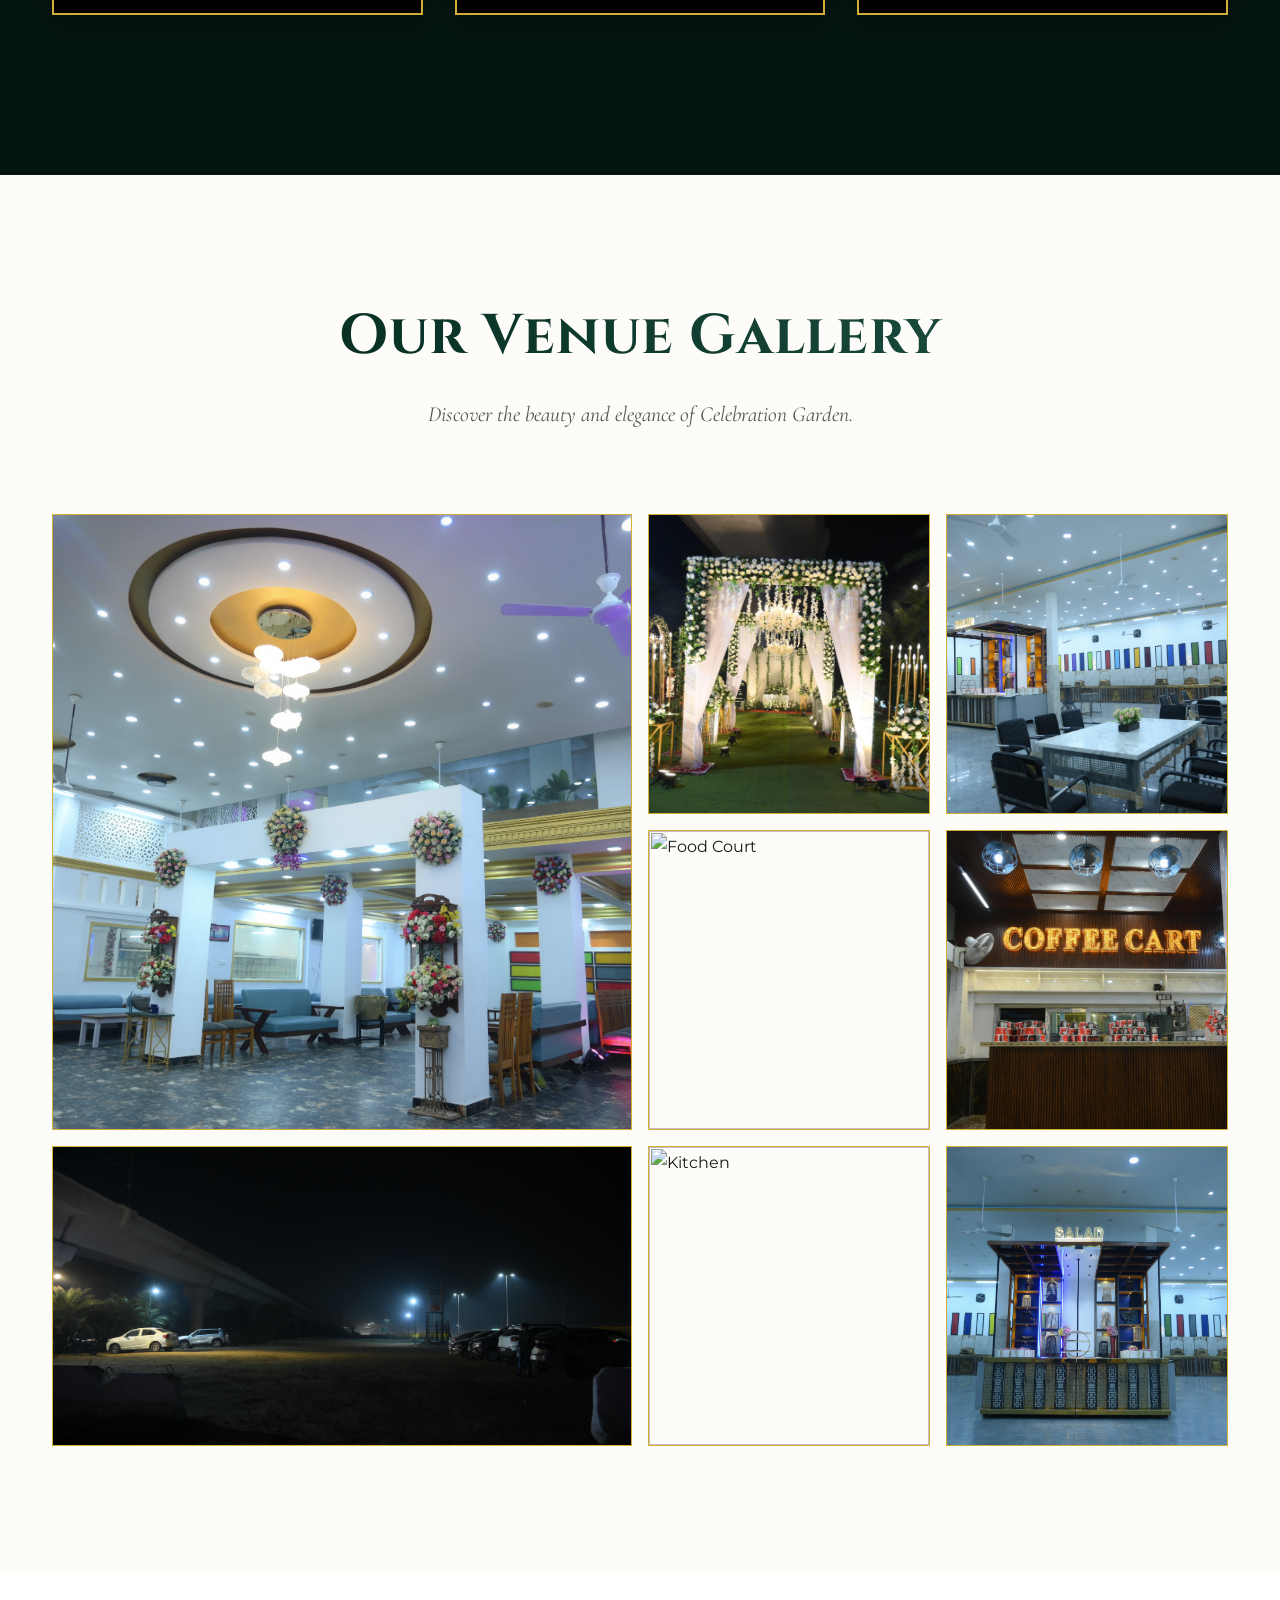
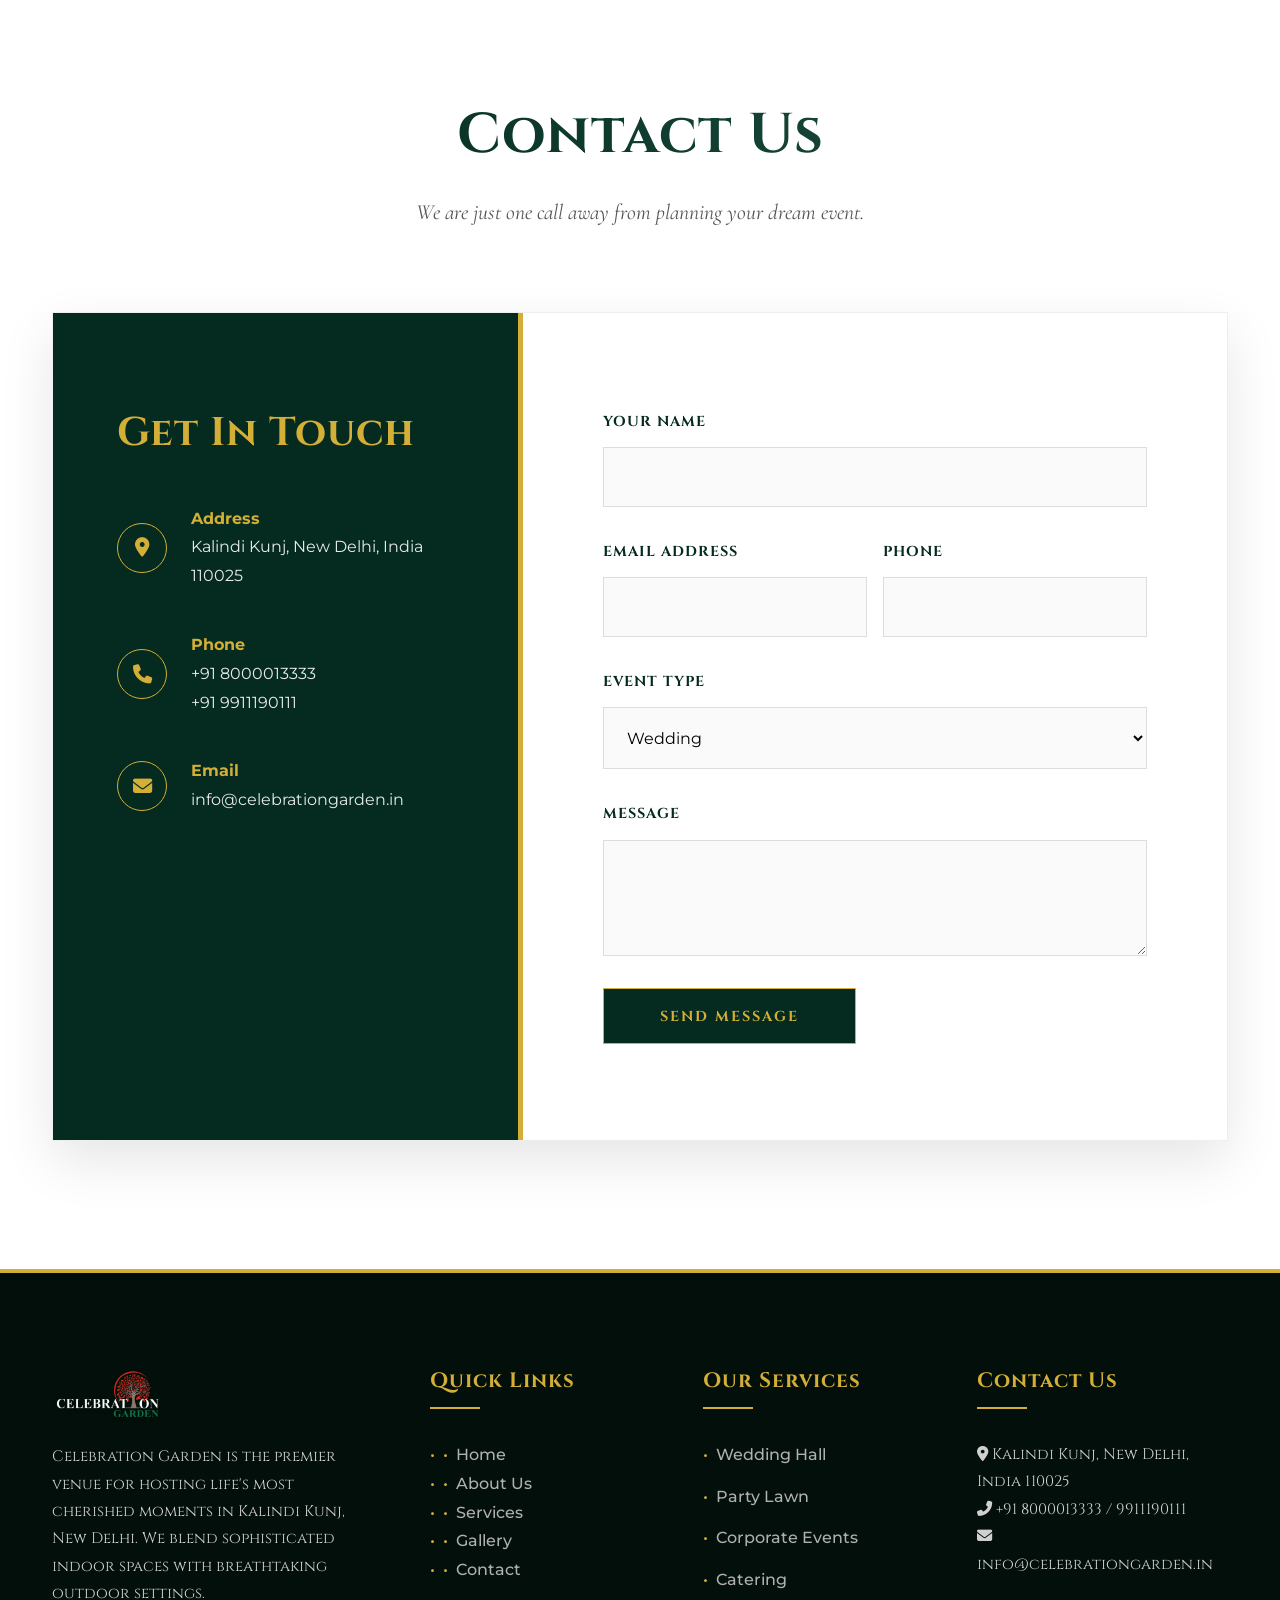
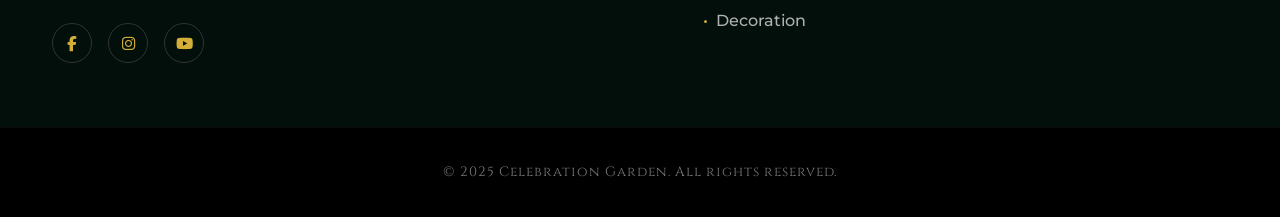
==== commit da5687b5: "Update index.html" ====
--- a/index.html
+++ b/index.html
@@ -1,4 +1,4 @@
-<!DOCTYPE html>
+
 <html lang="en">
 <head>
     <meta charset="UTF-8">
@@ -1249,7 +1249,7 @@
                         <div>
                             <p style="font-size: 0.9rem; text-transform: uppercase; font-weight: 700; color: var(--color-secondary); letter-spacing: 2px;">Plan Your Event</p>
                             <p style="font-size: 1.6rem; font-weight: 700; color: white; line-height: 1.2;">+91 8000013333</p>
-                            <p style="font-size: 1.6rem; font-weight: 700; color: white; line-height: 1.2;">+91 9991119011</p>
+                            <p style="font-size: 1.6rem; font-weight: 700; color: white; line-height: 1.2;">+91 9911190111</p>
                         </div>
                     </div>
                 </div>
@@ -1449,7 +1449,7 @@
                         <div>
                             <p style="color:var(--color-secondary); margin:0; opacity:1; font-weight:700;">Phone</p>
                             <p style="margin:0; opacity:0.9;">+91 8000013333</p>
-                            <p style="margin:0; opacity:0.9;">+91 9991119011</p>
+                            <p style="margin:0; opacity:0.9;">+91 9911190111</p>
                         </div>
                     </div>
                     <div class="contact-detail">
@@ -1543,7 +1543,7 @@
                         </li>
                         <li>
                             <i class="fas fa-phone-alt"></i>
-                            <span>+91 8000013333 / 9991119011</span>
+                            <span>+91 8000013333 / 9911190111</span>
                         </li>
                         <li>
                             <i class="fas fa-envelope"></i>
@@ -1758,4 +1758,4 @@
         });
     </script>
 </body>
-</html>+</html>
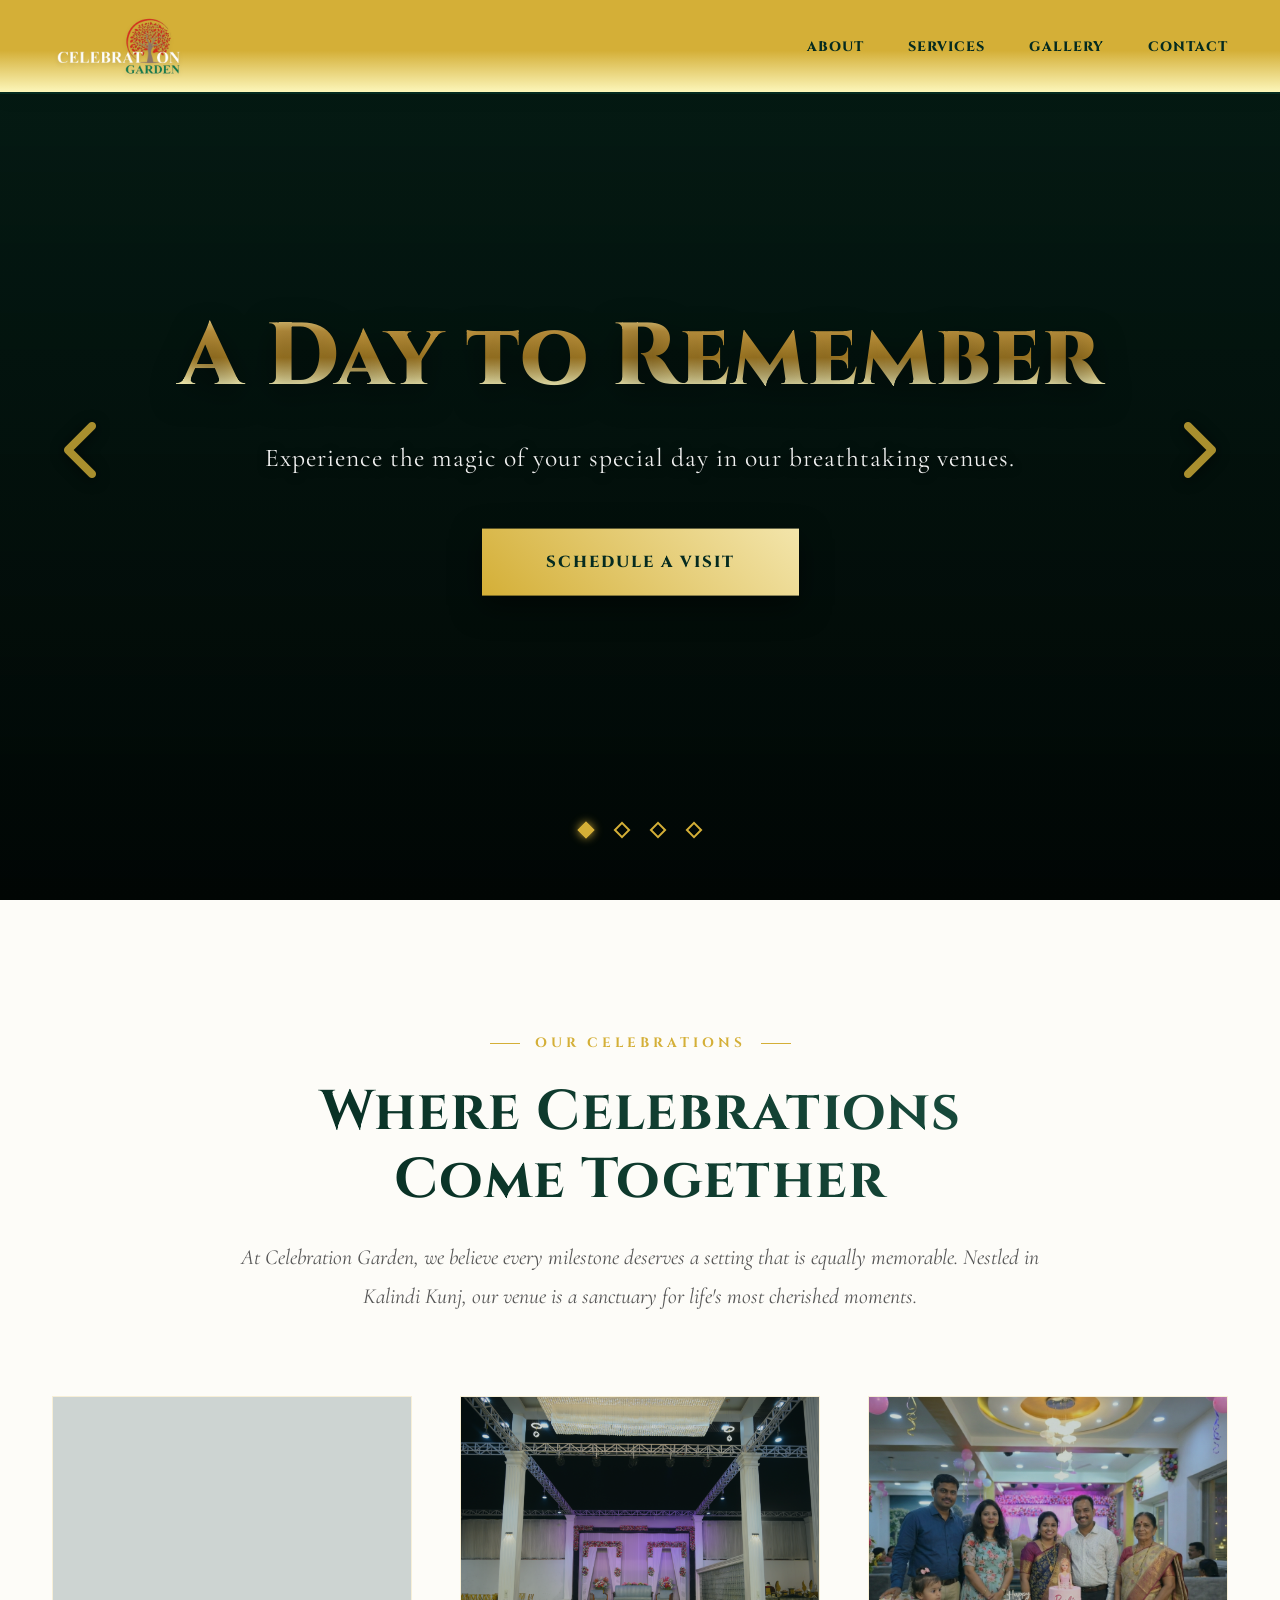
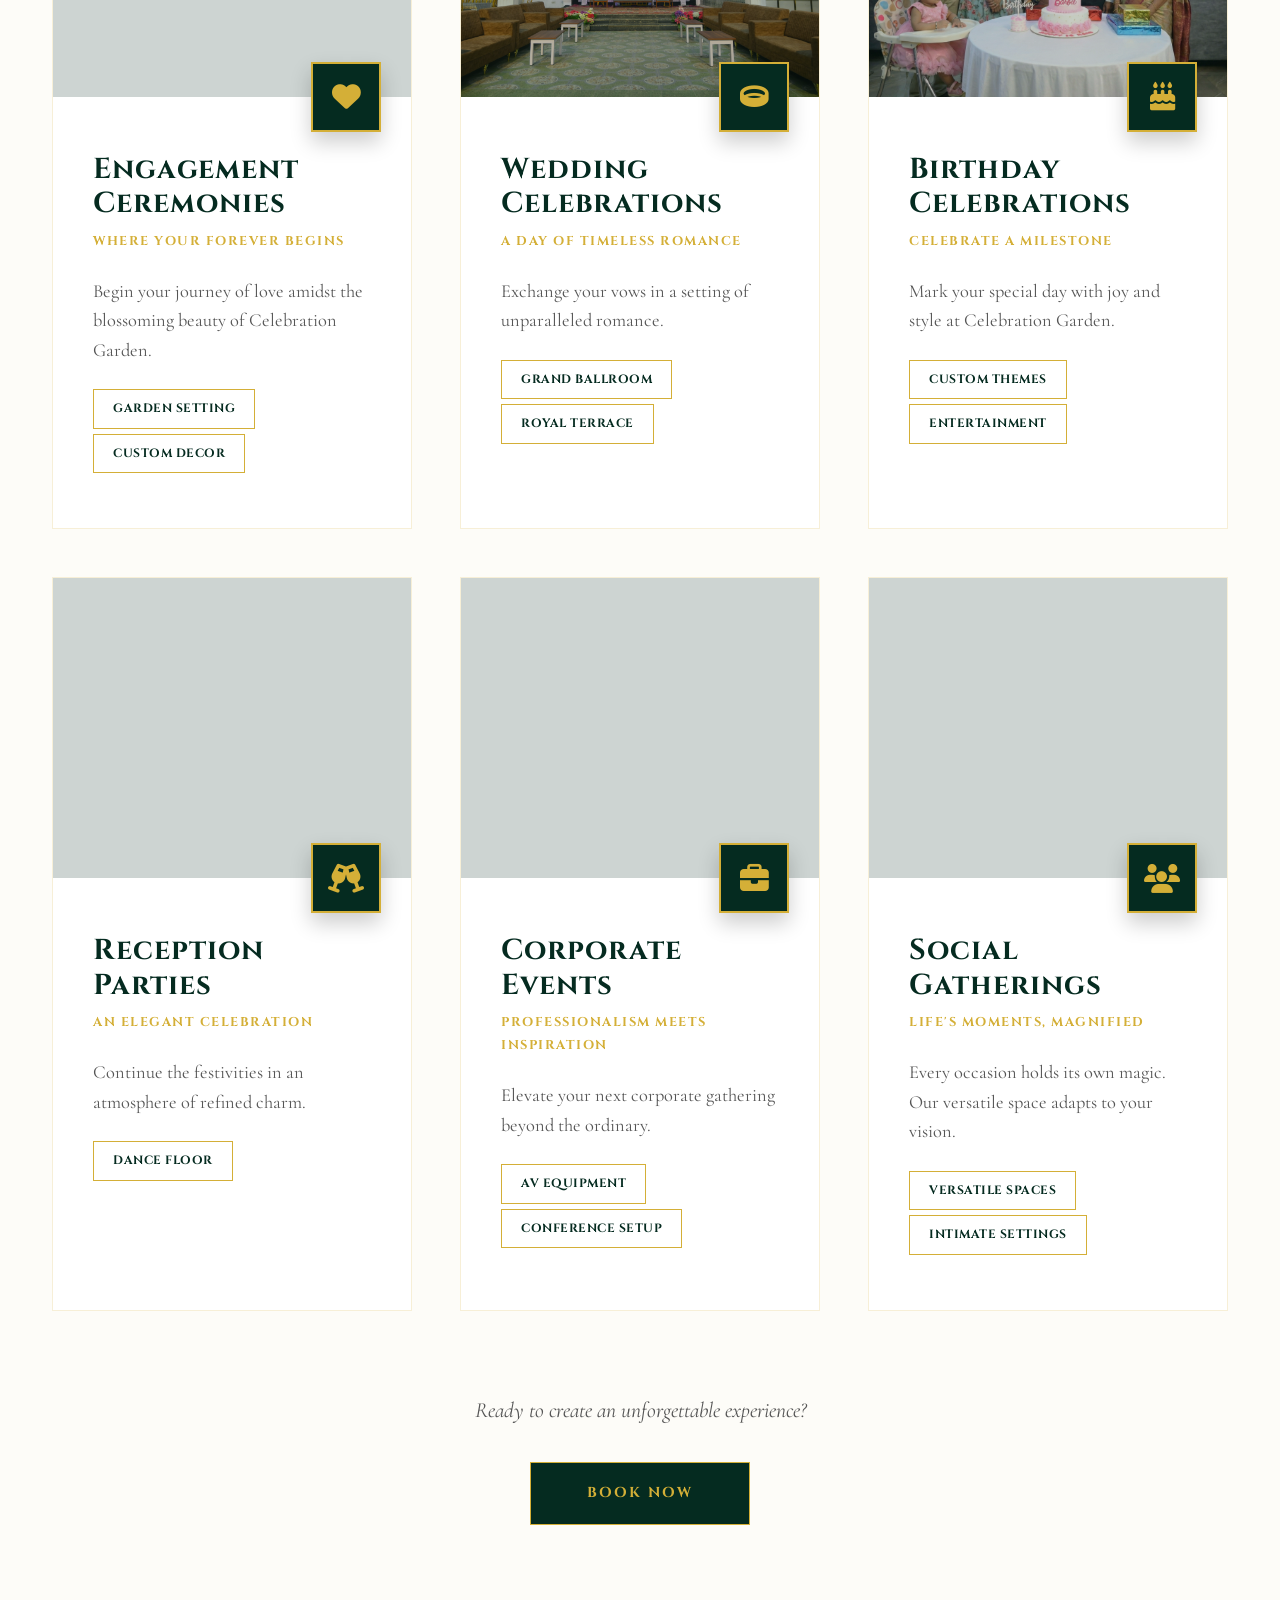
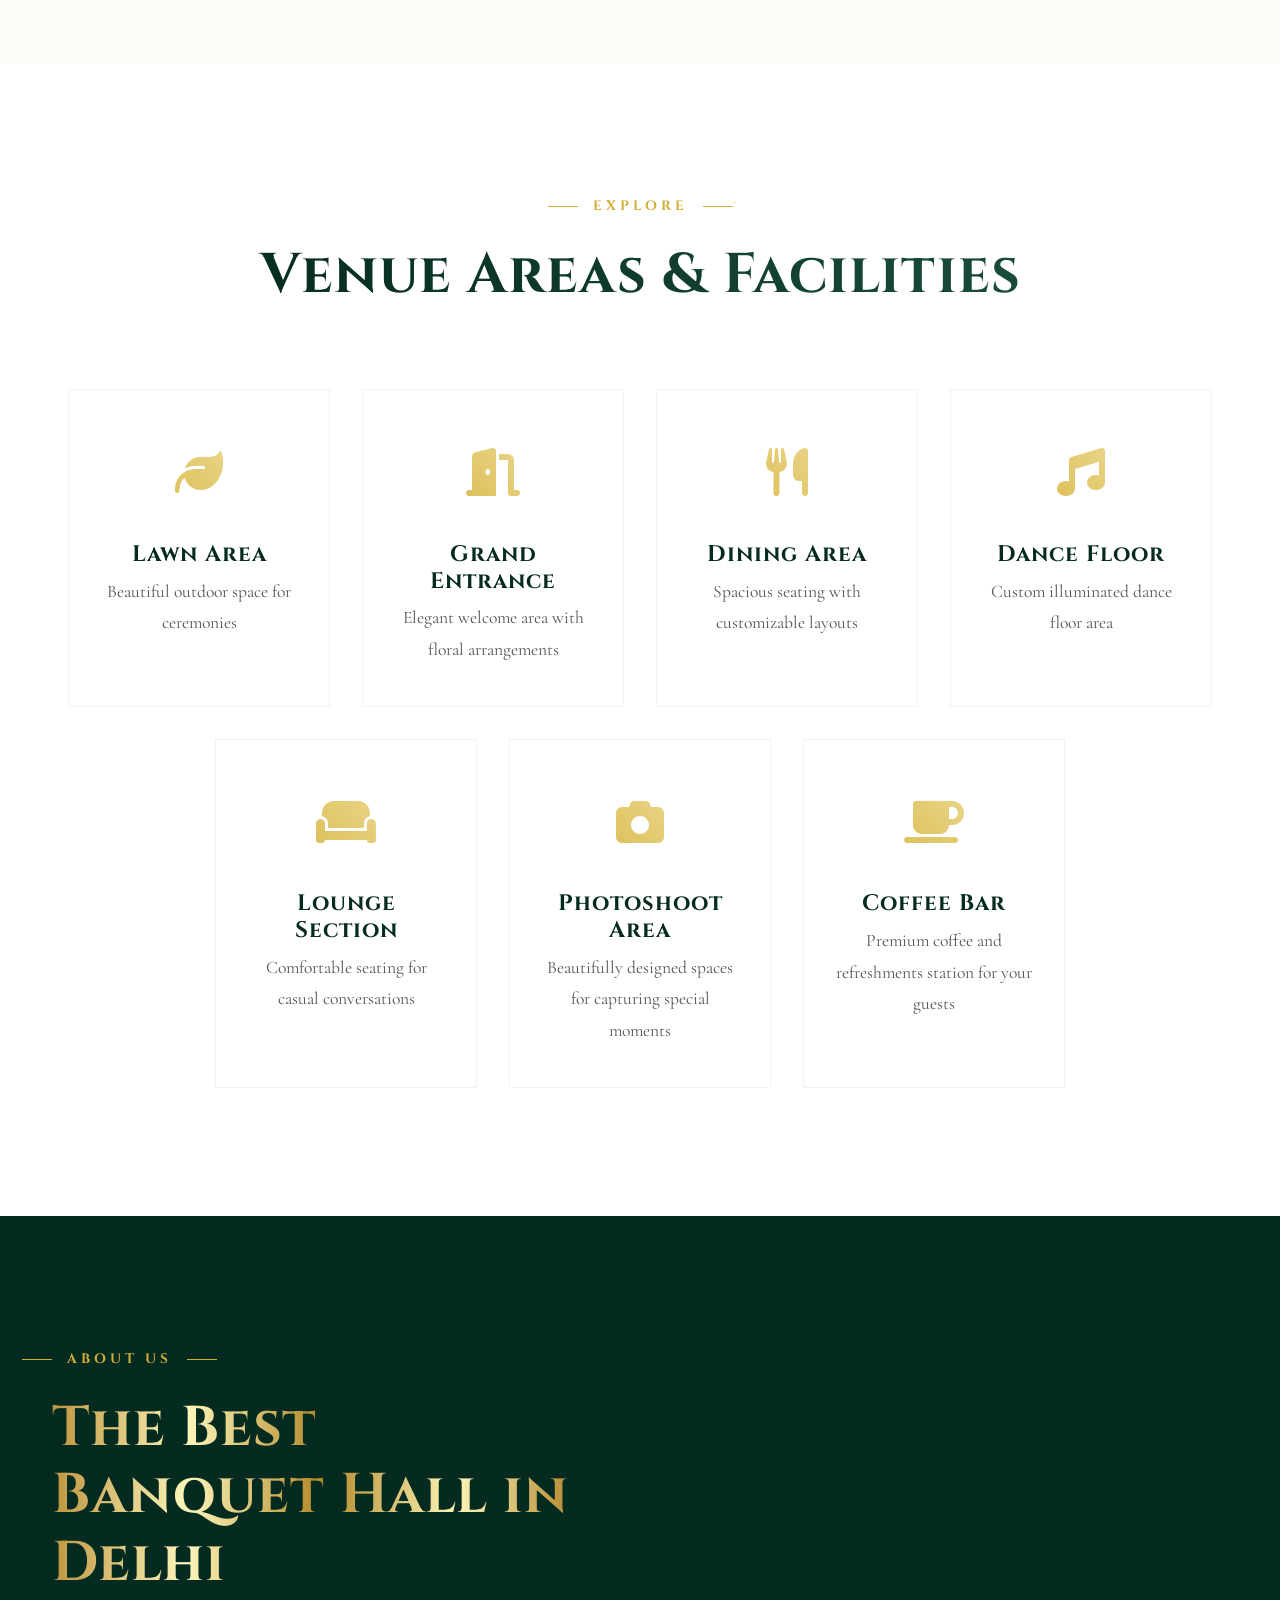
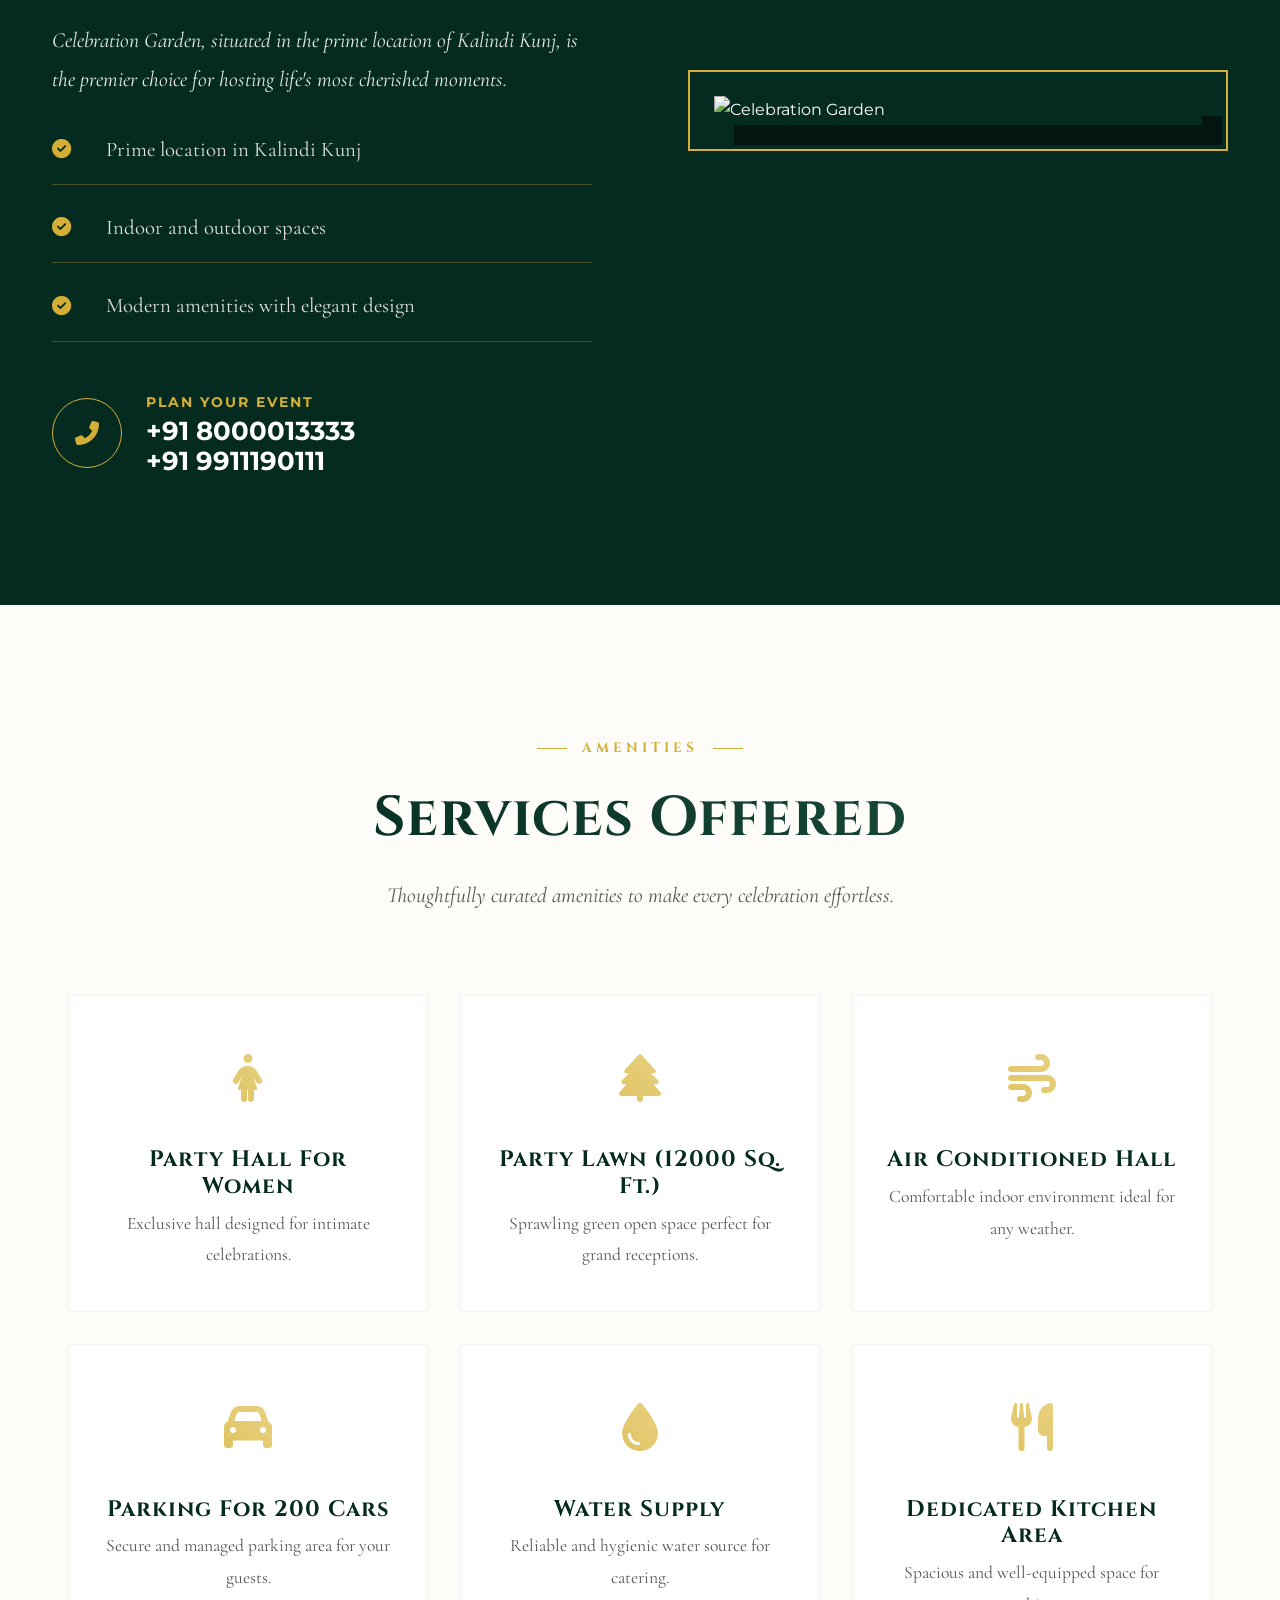
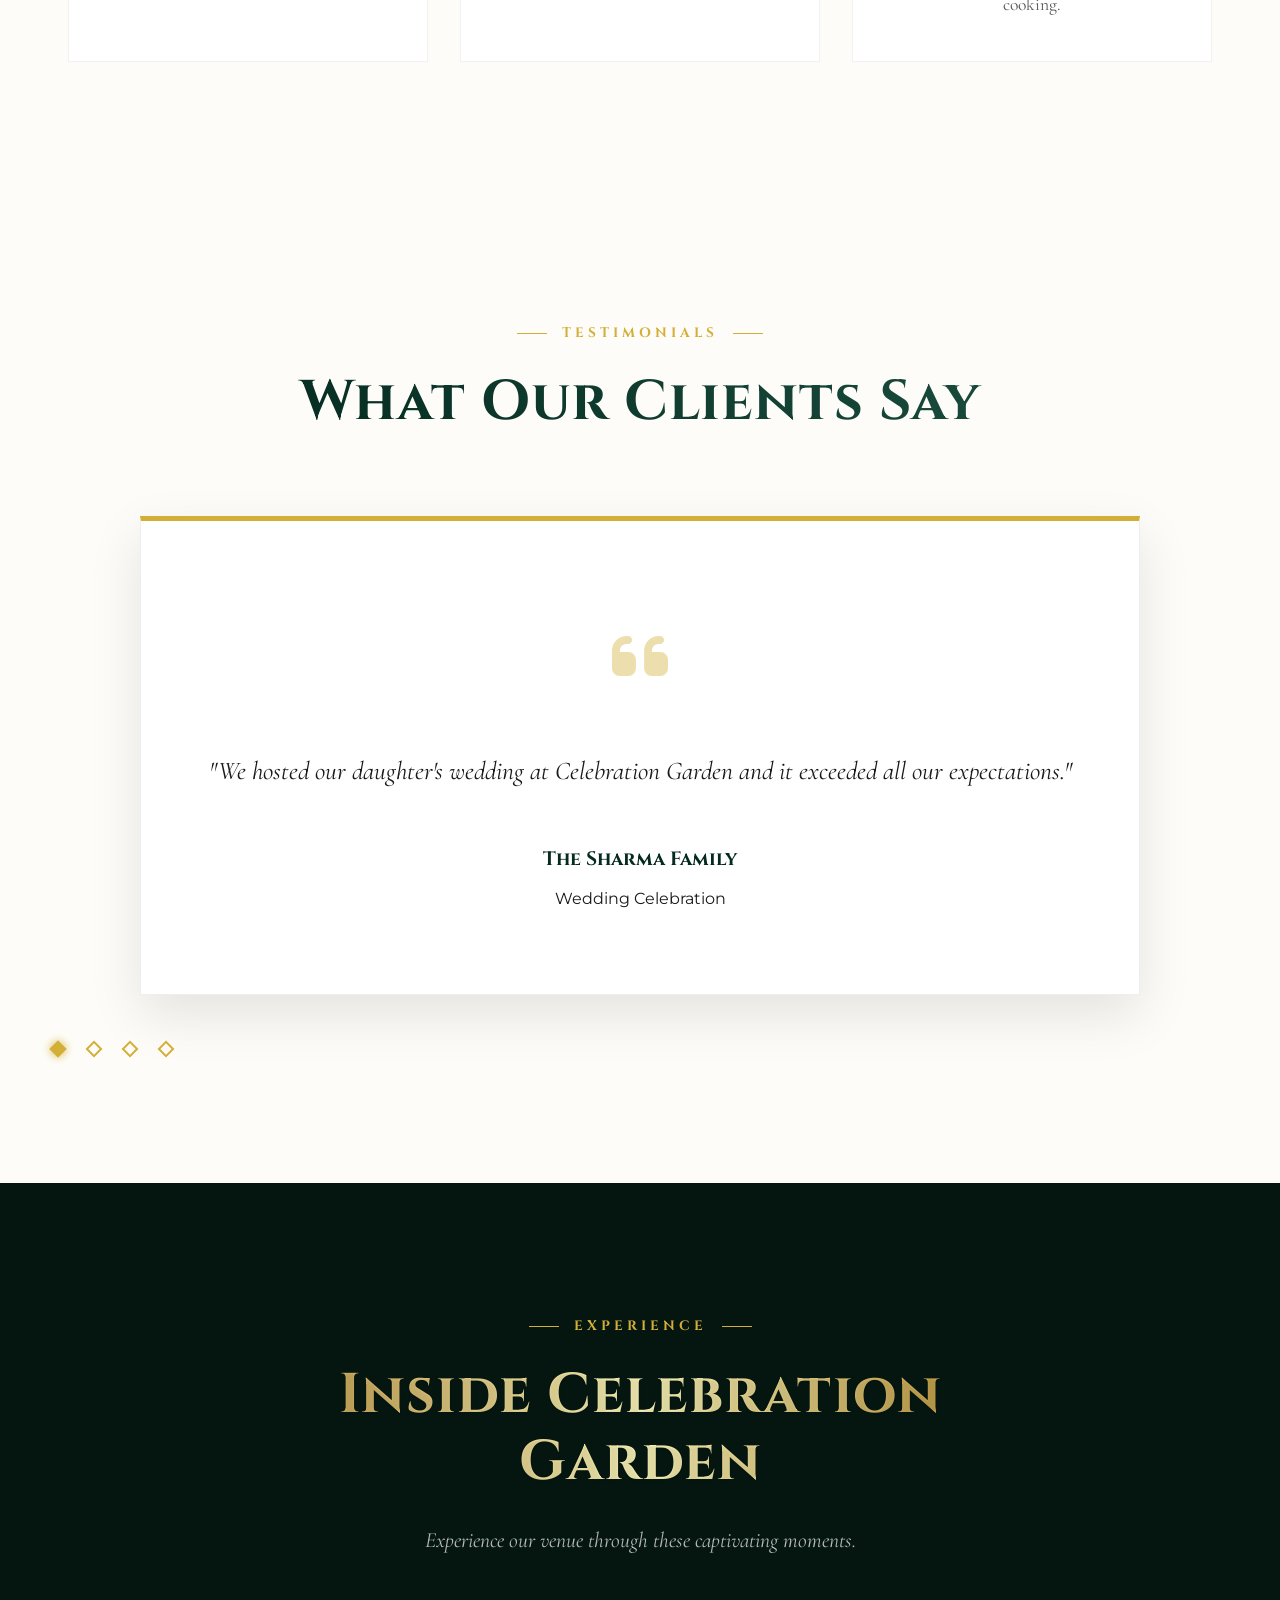
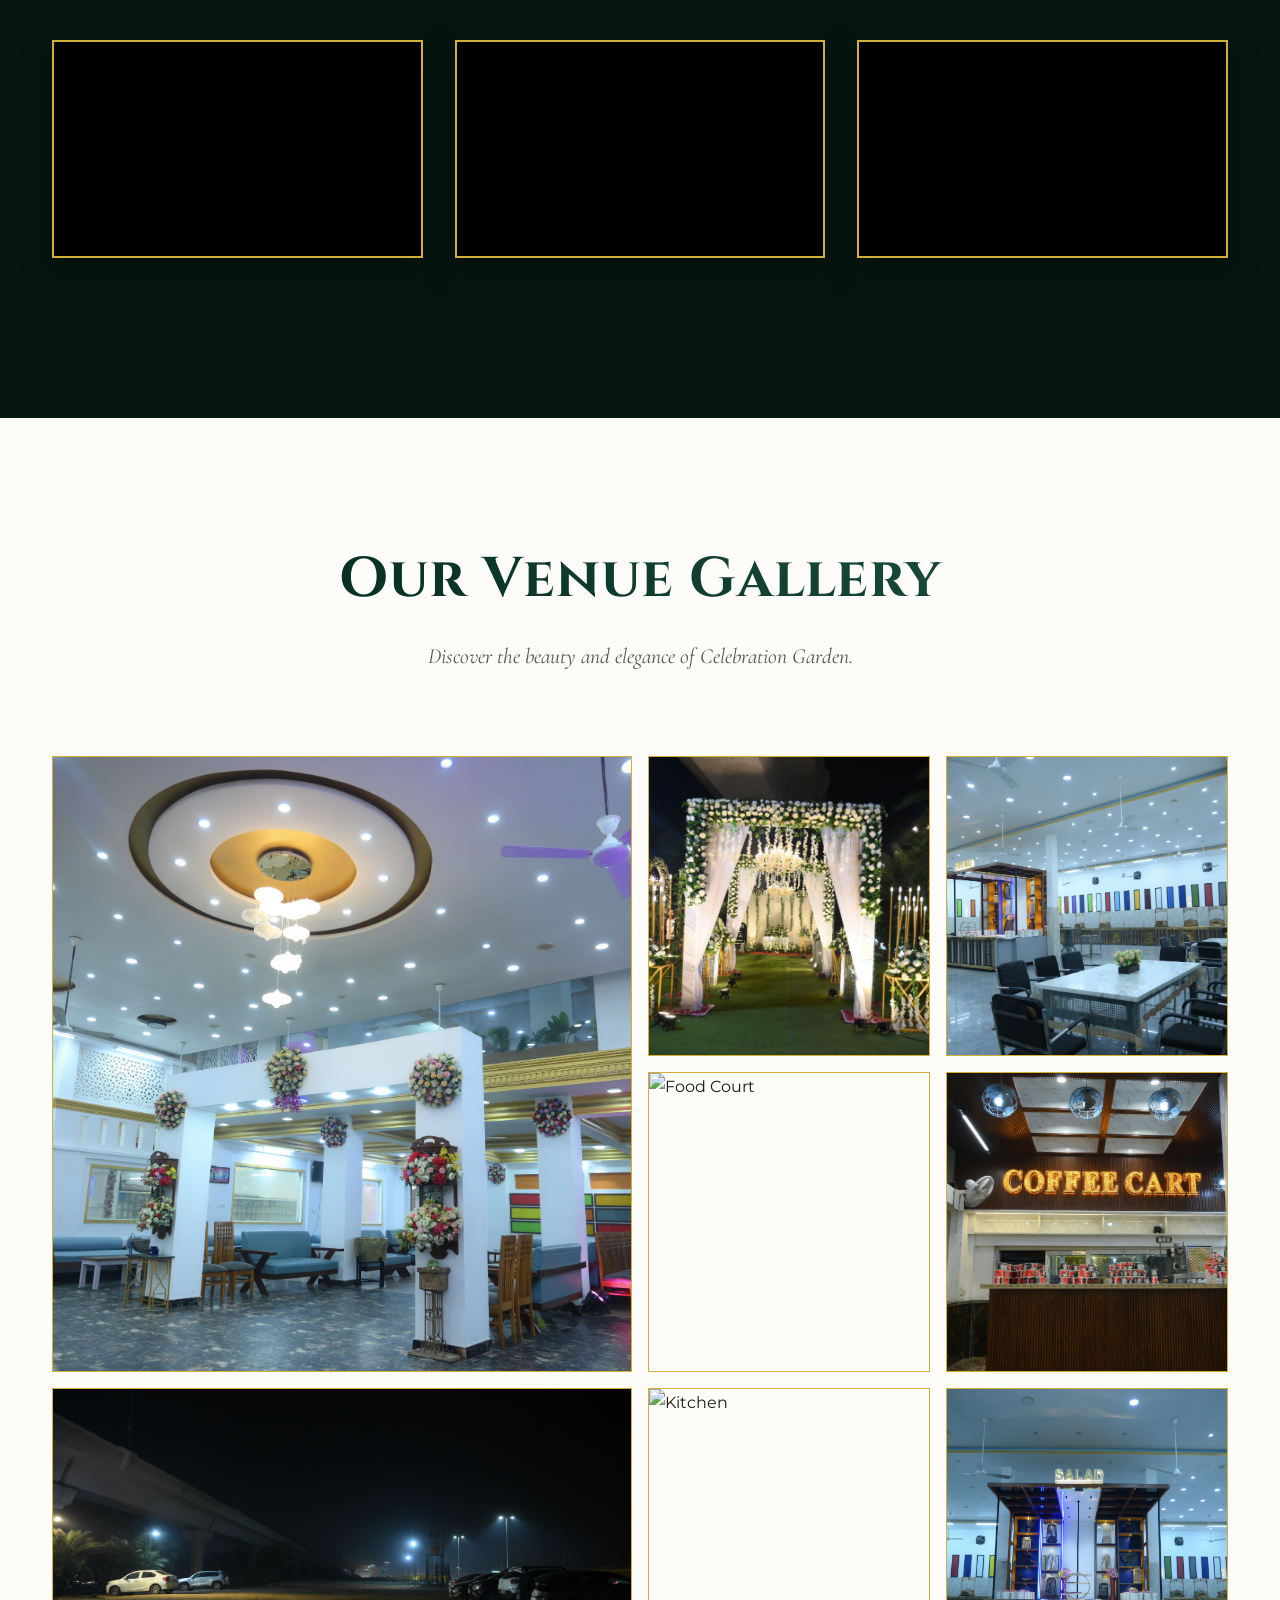
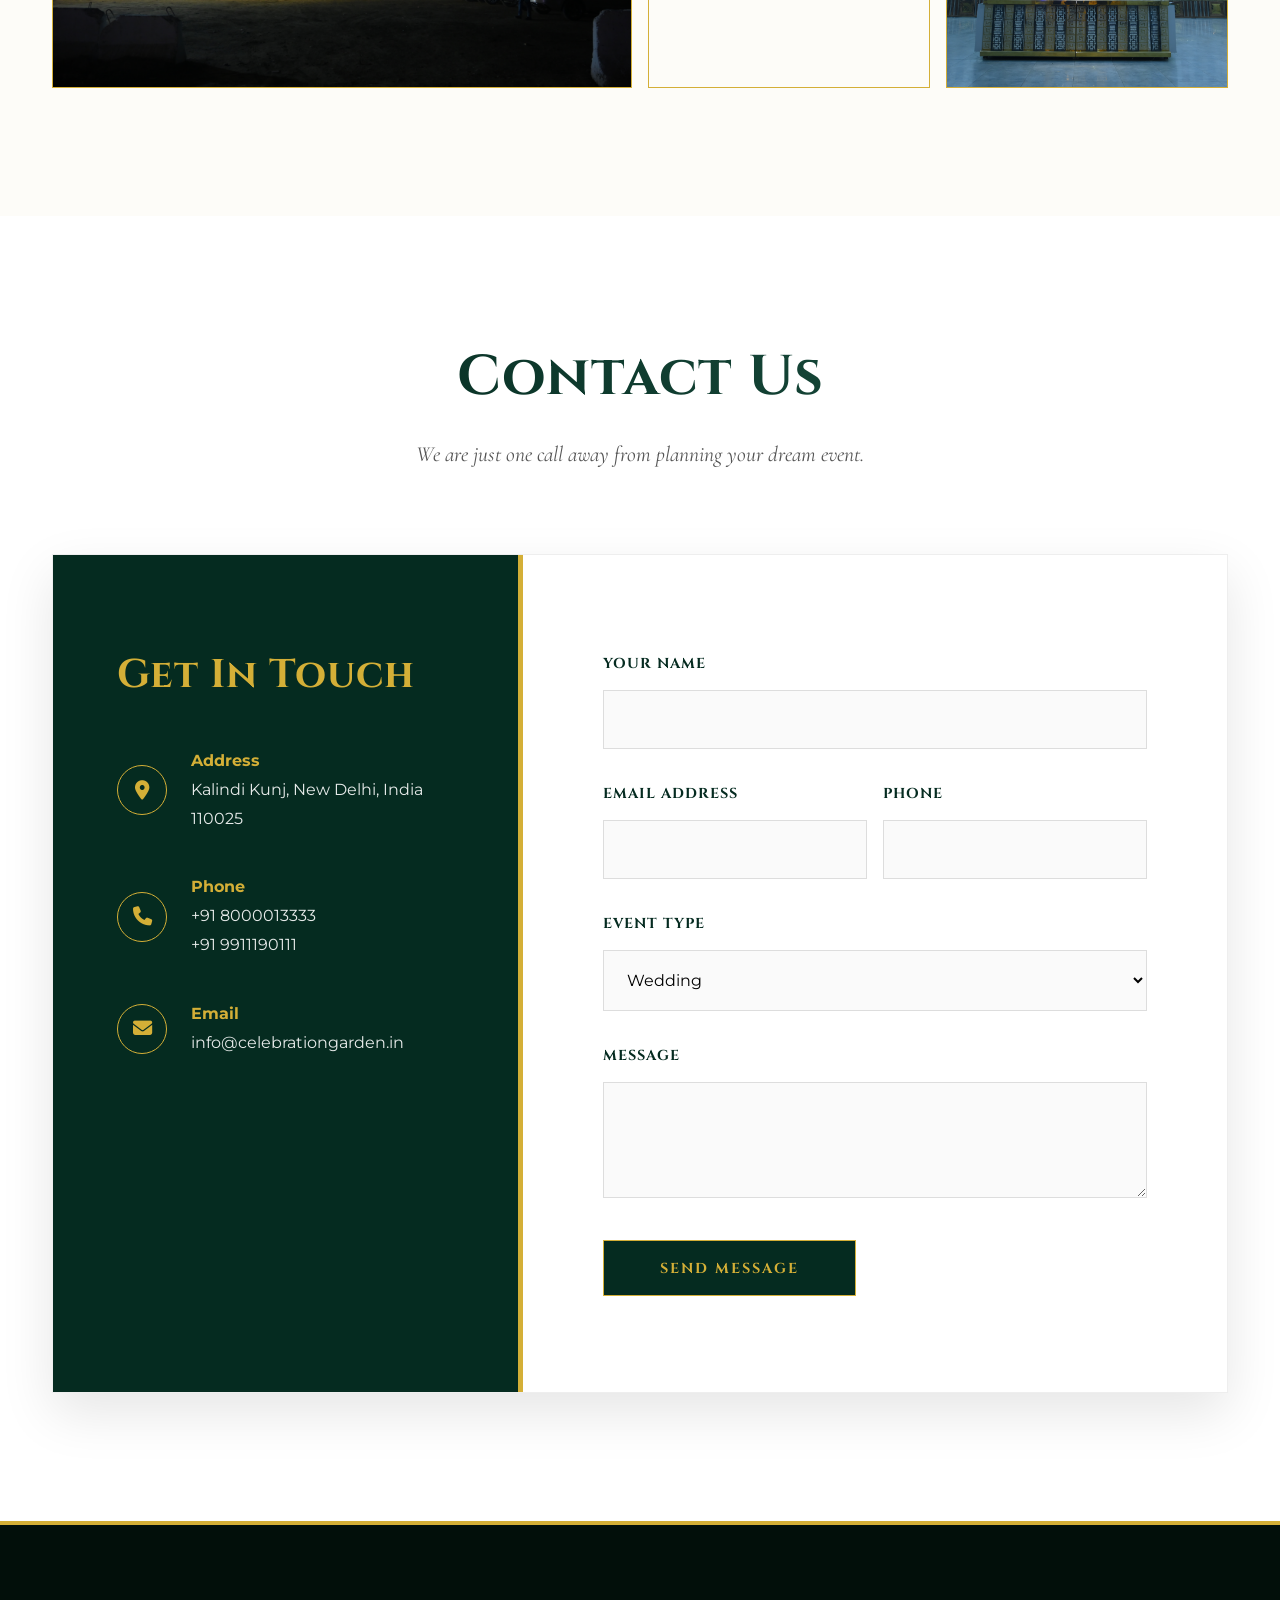
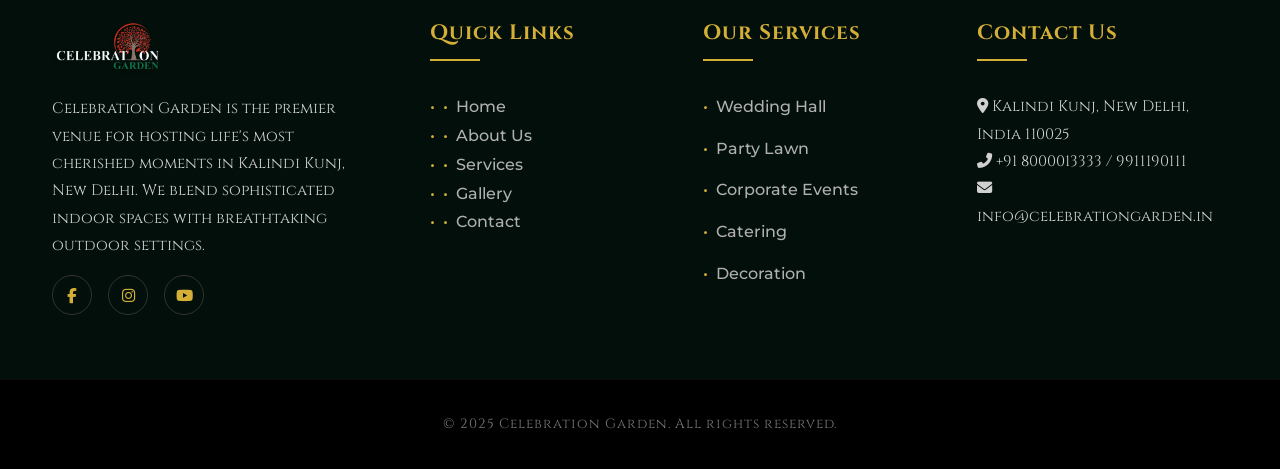
==== commit 54f6e30c: "Mobile Number Update" ====
--- a/index.html
+++ b/index.html
@@ -1,4 +1,4 @@
-
+<!DOCTYPE html>
 <html lang="en">
 <head>
     <meta charset="UTF-8">
